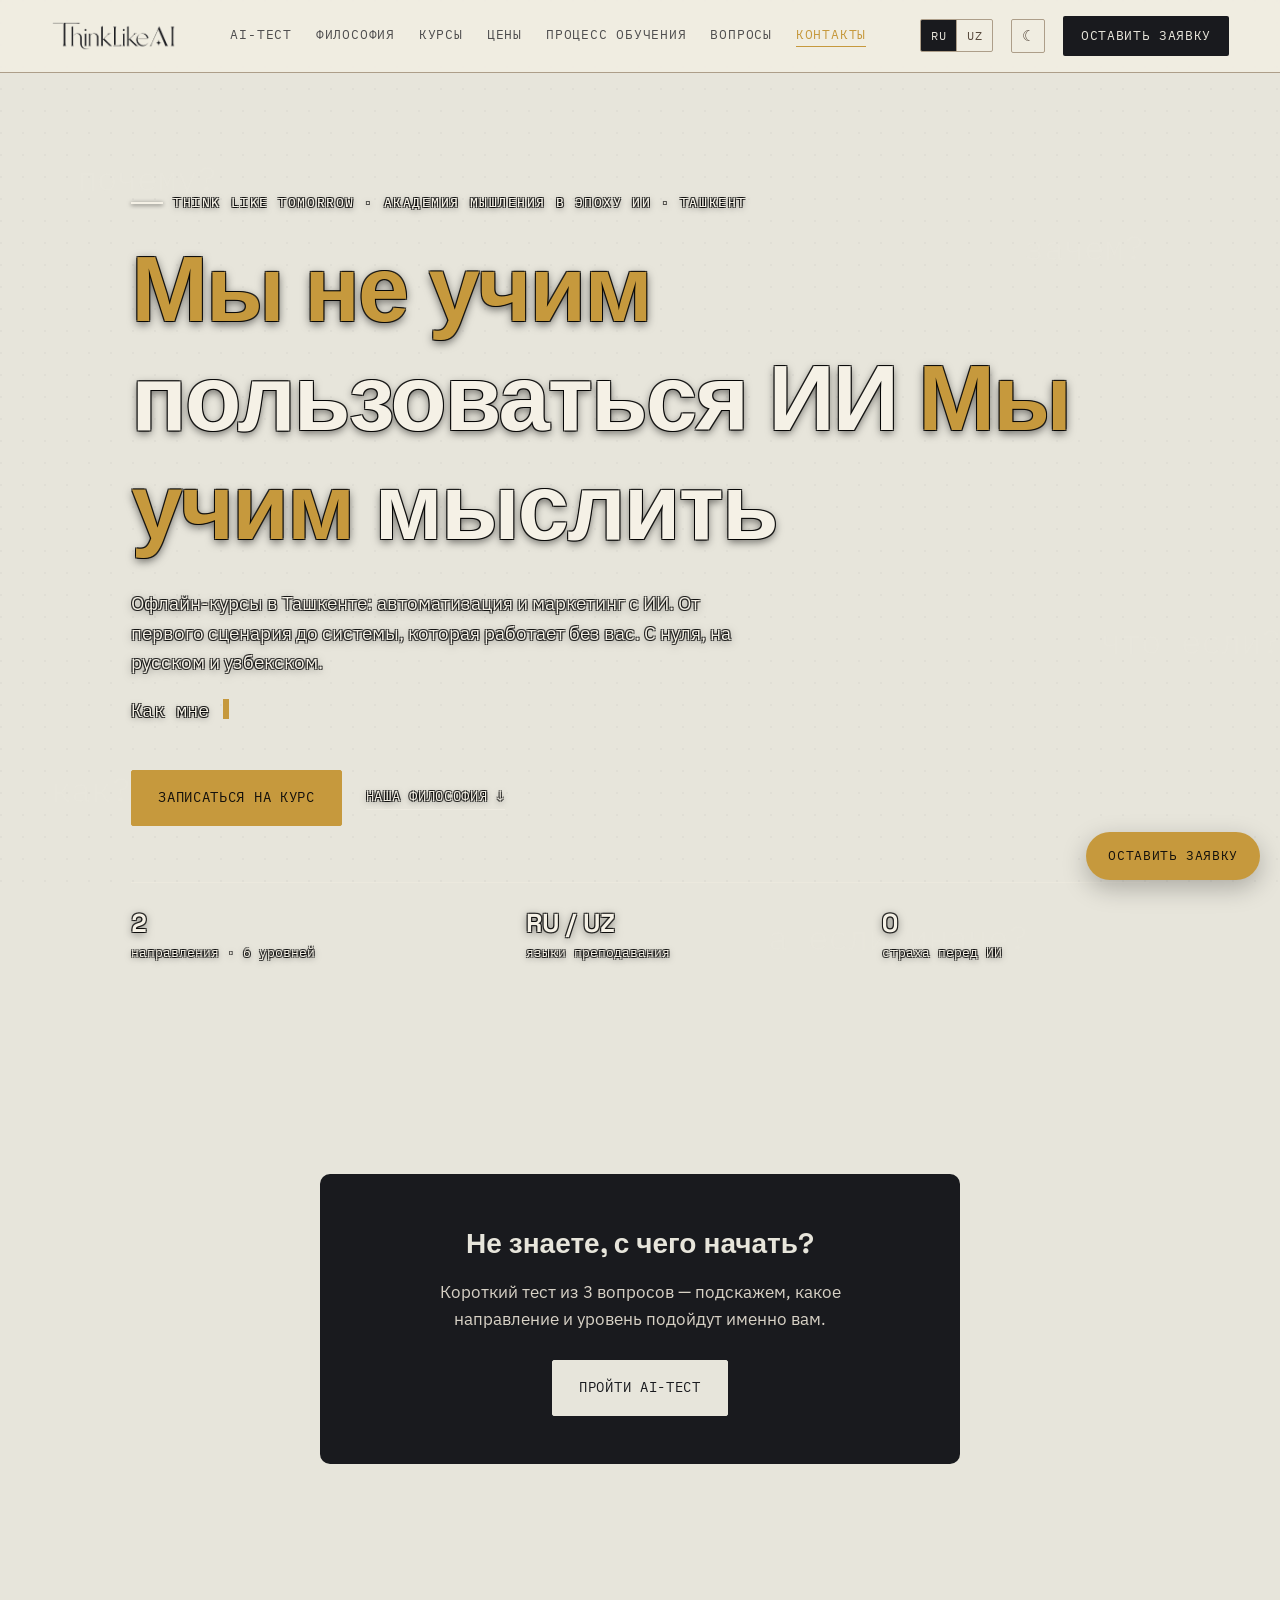
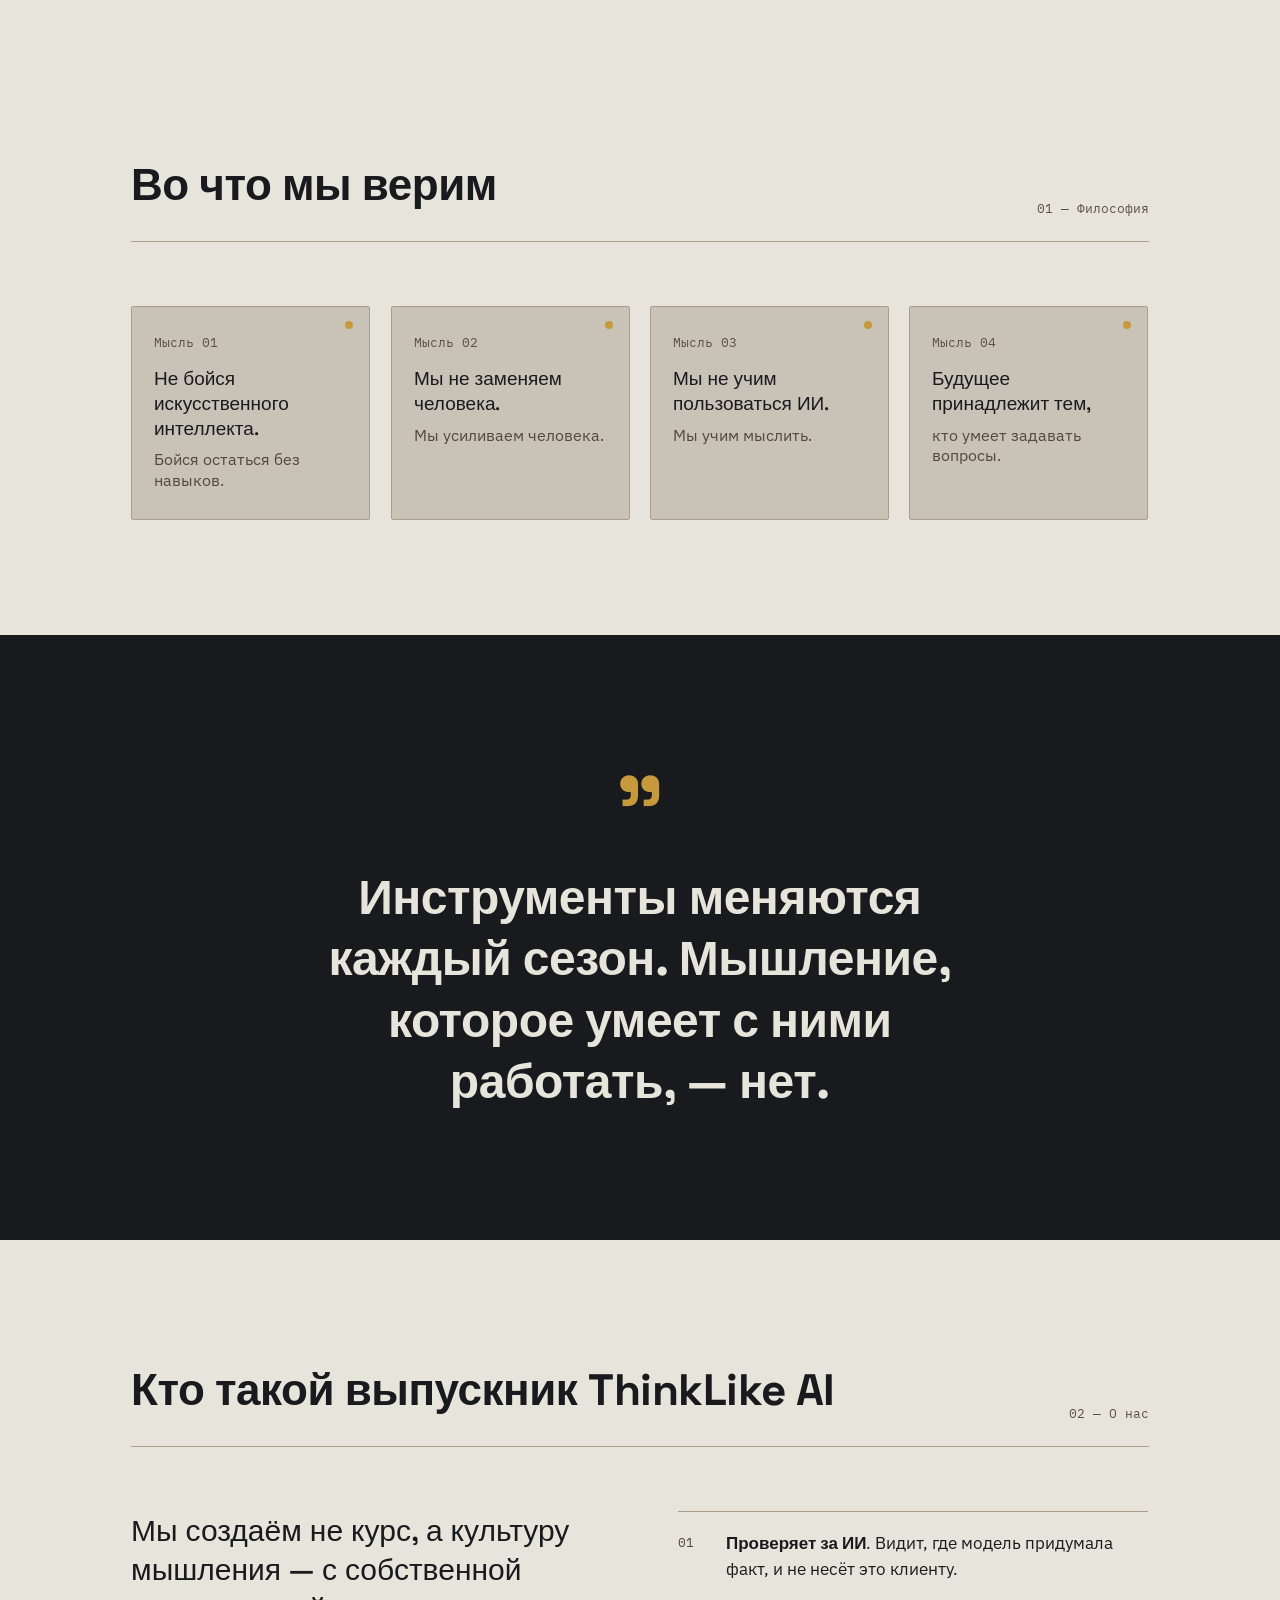
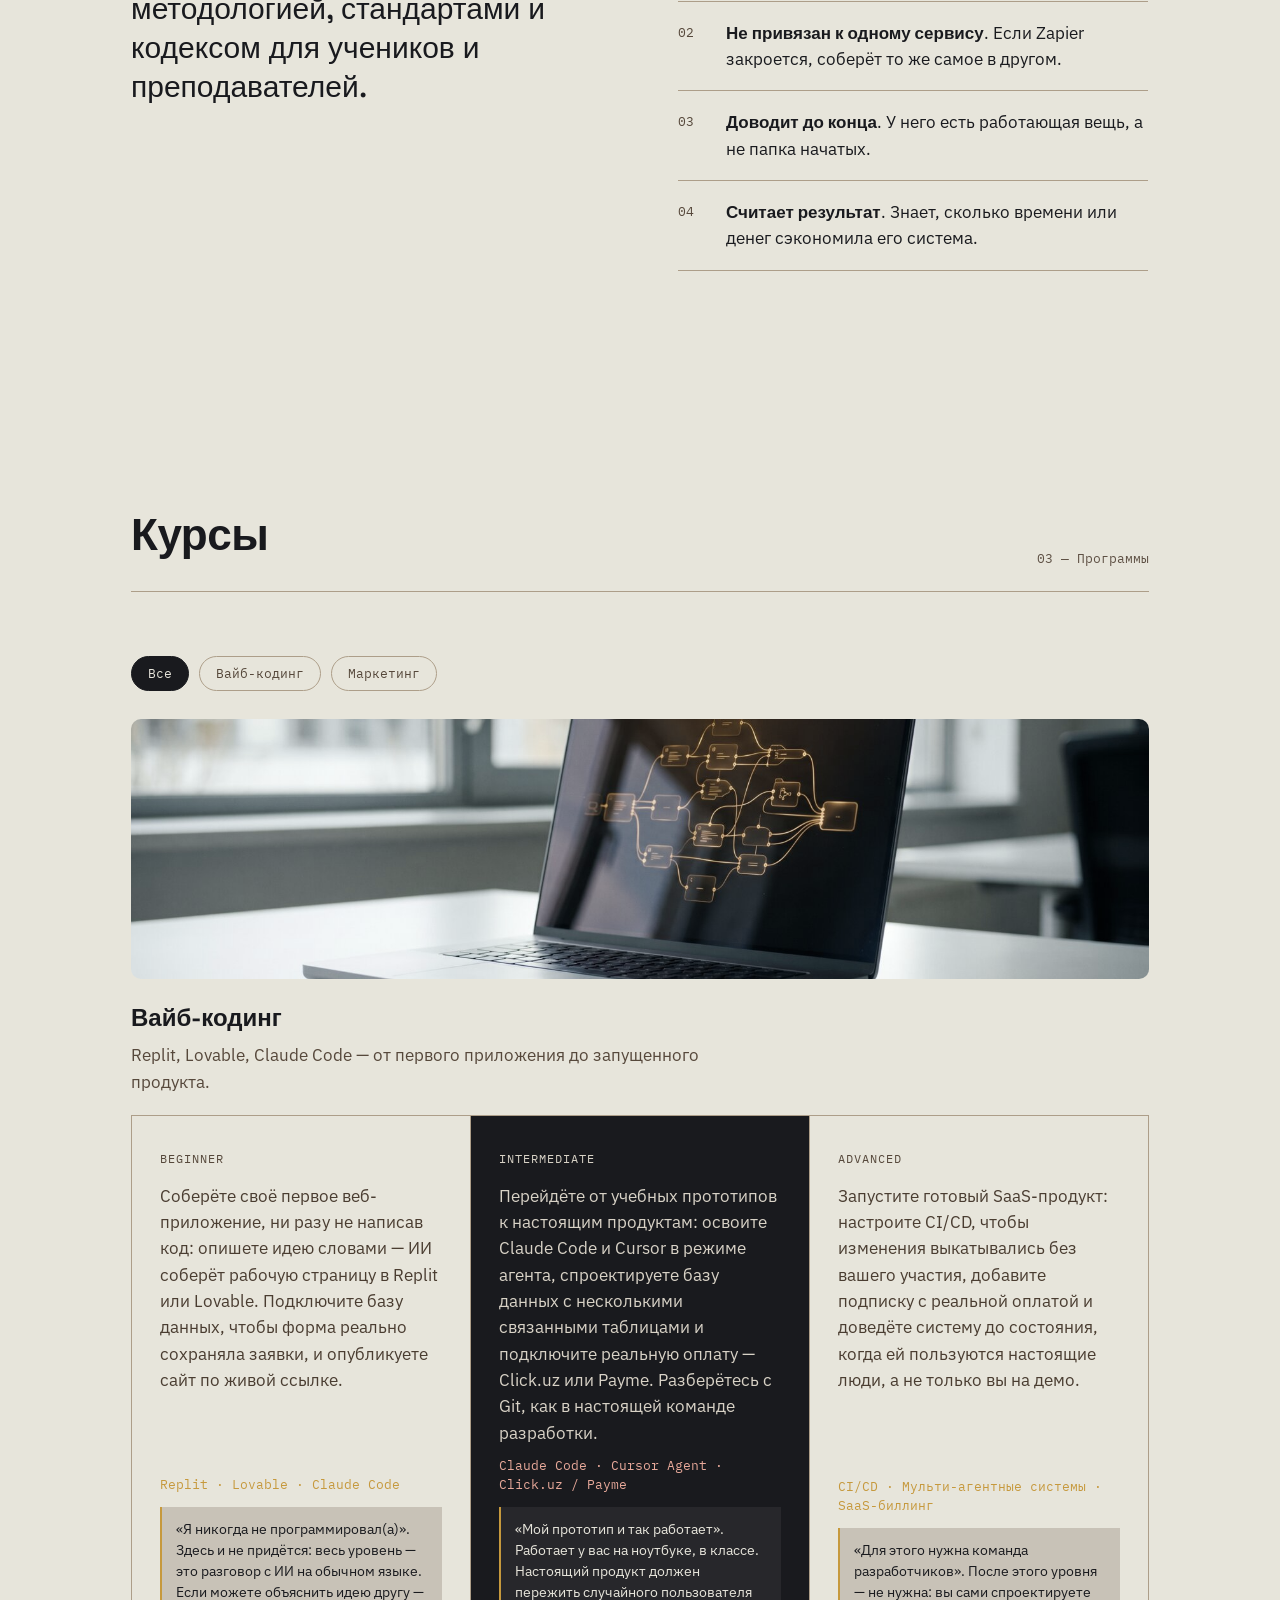
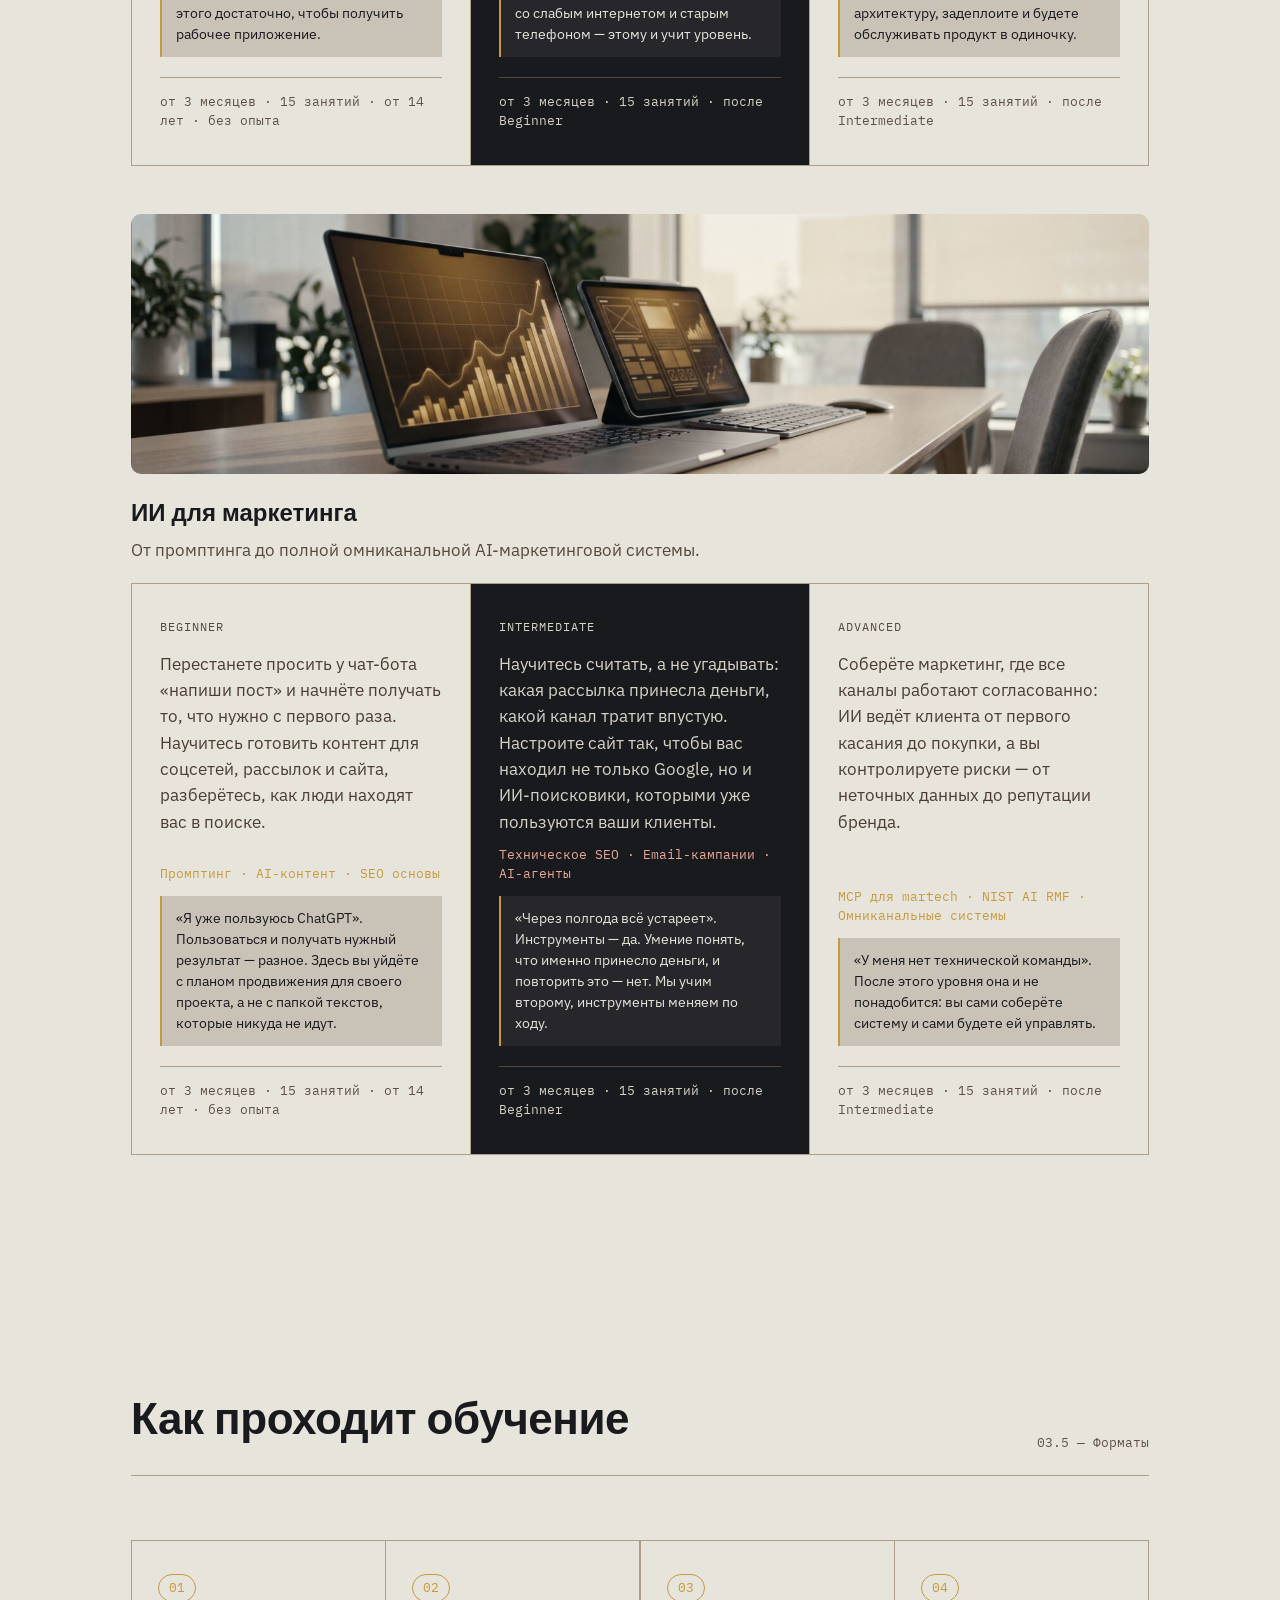
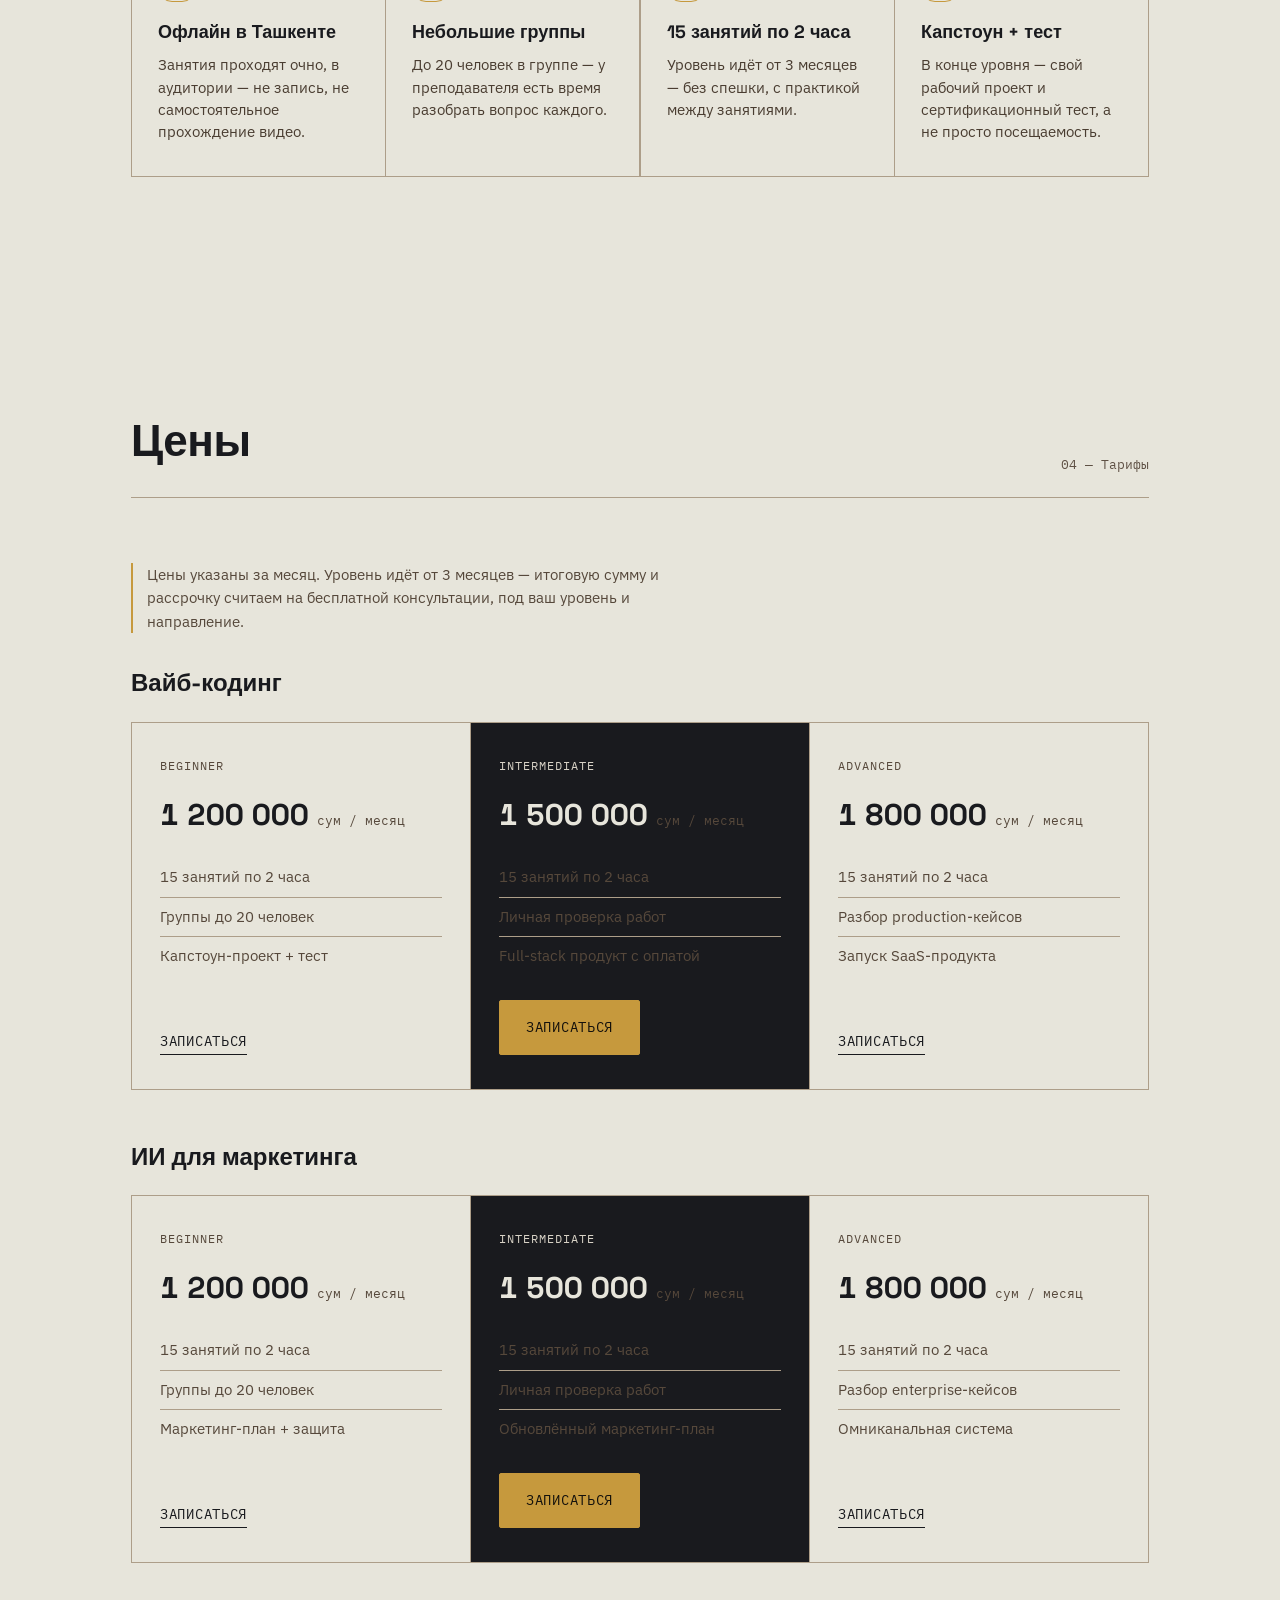
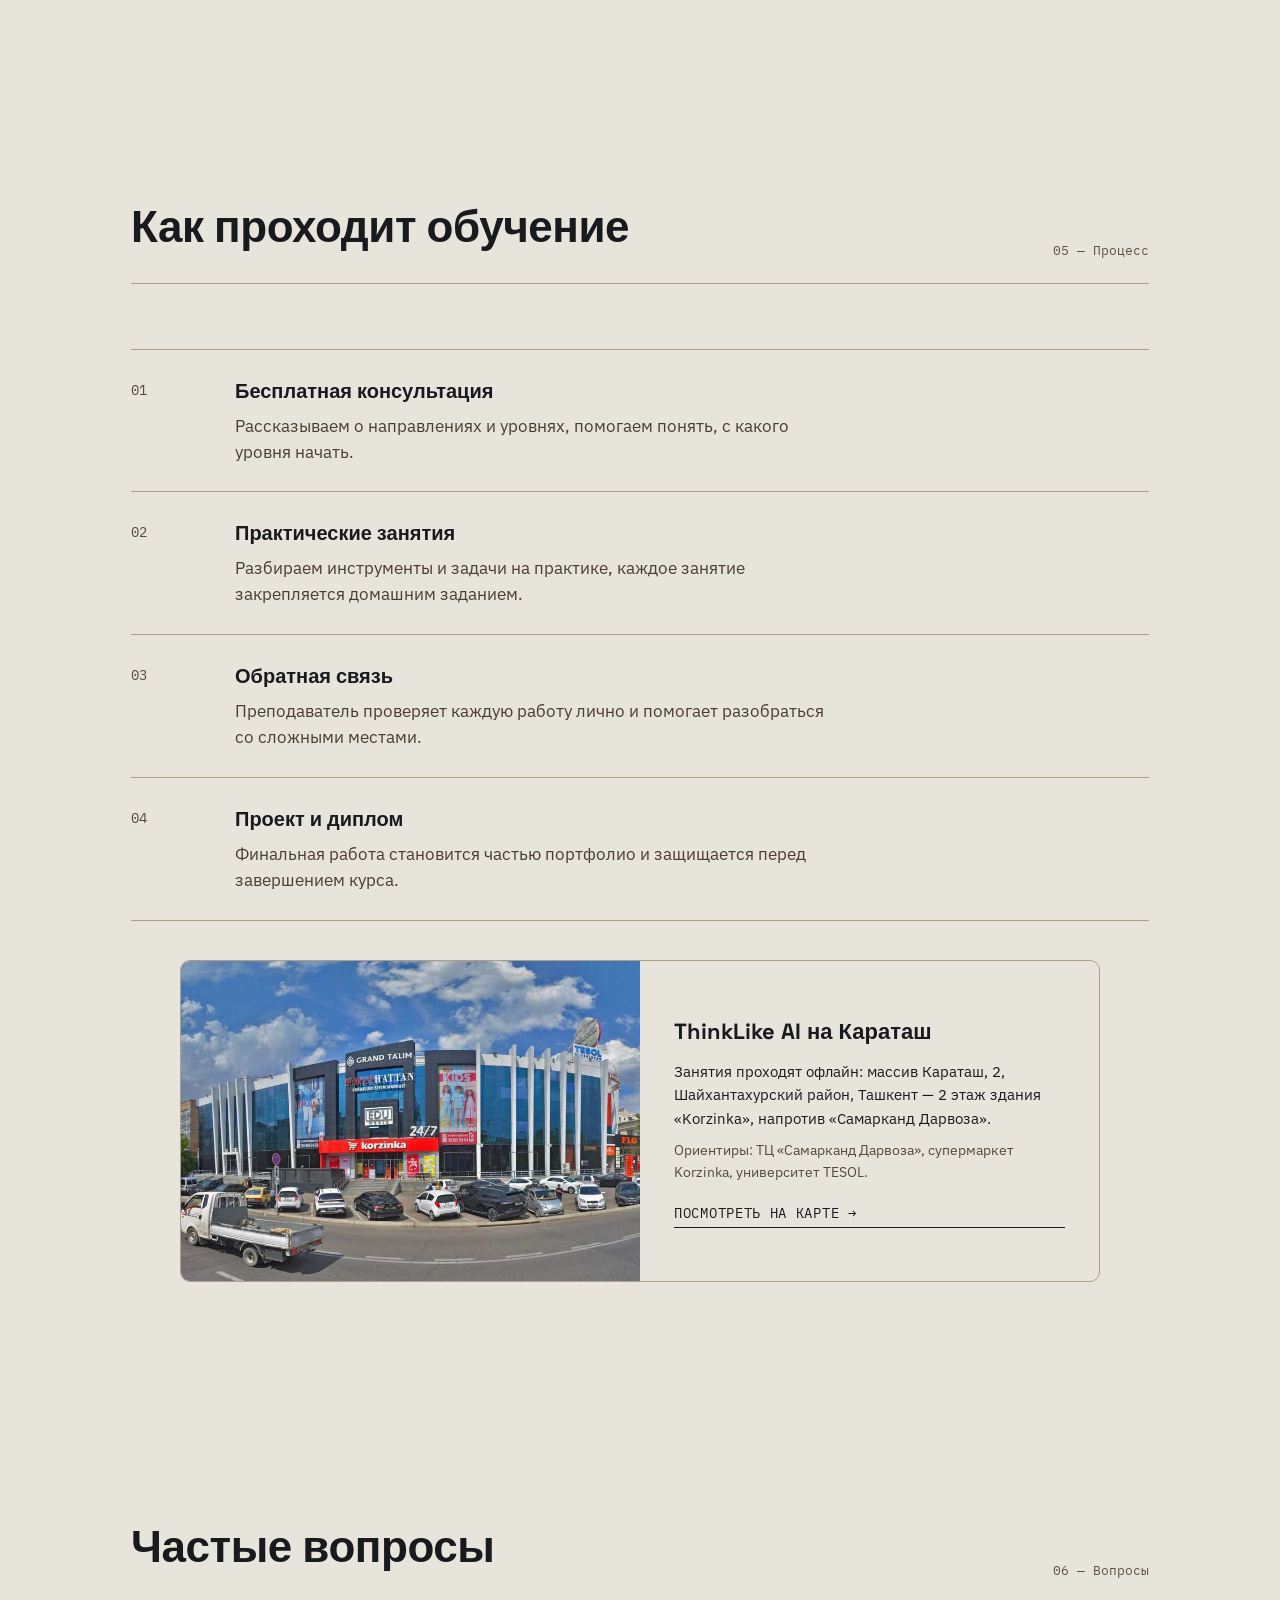
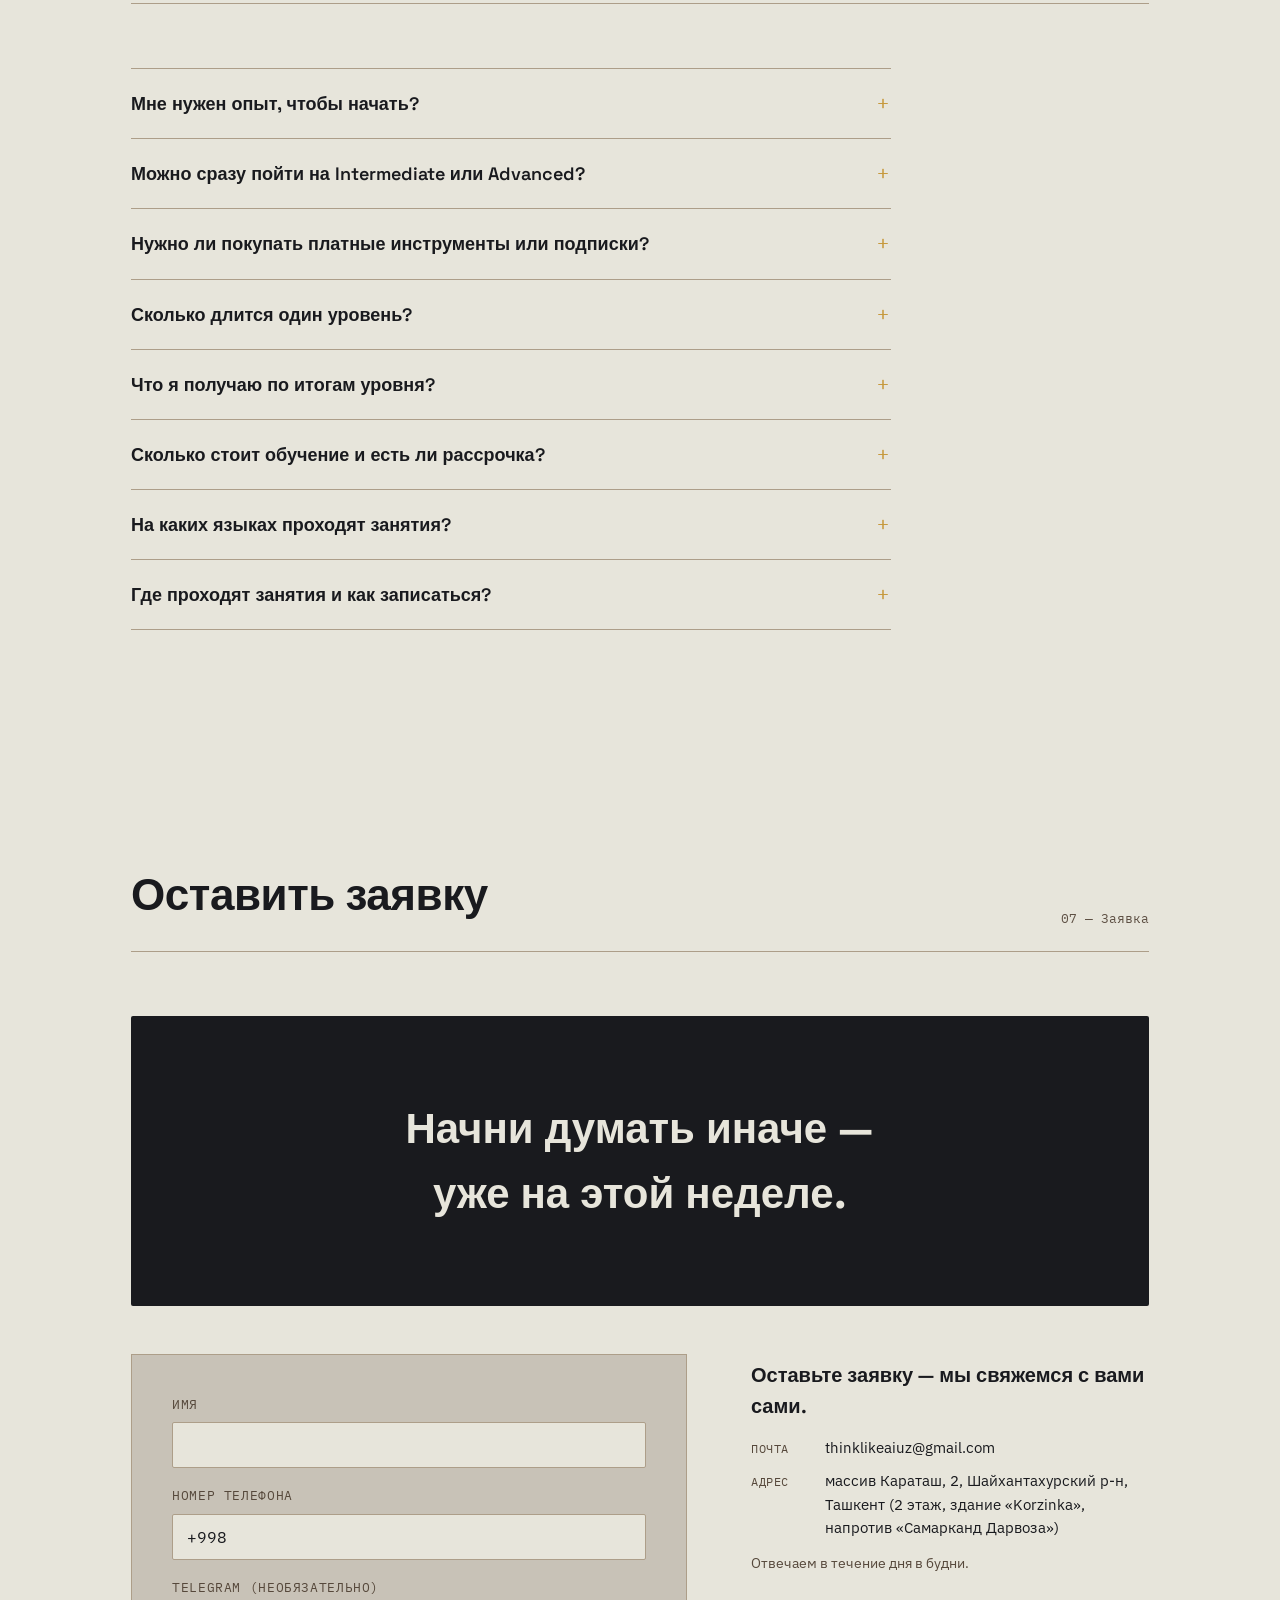
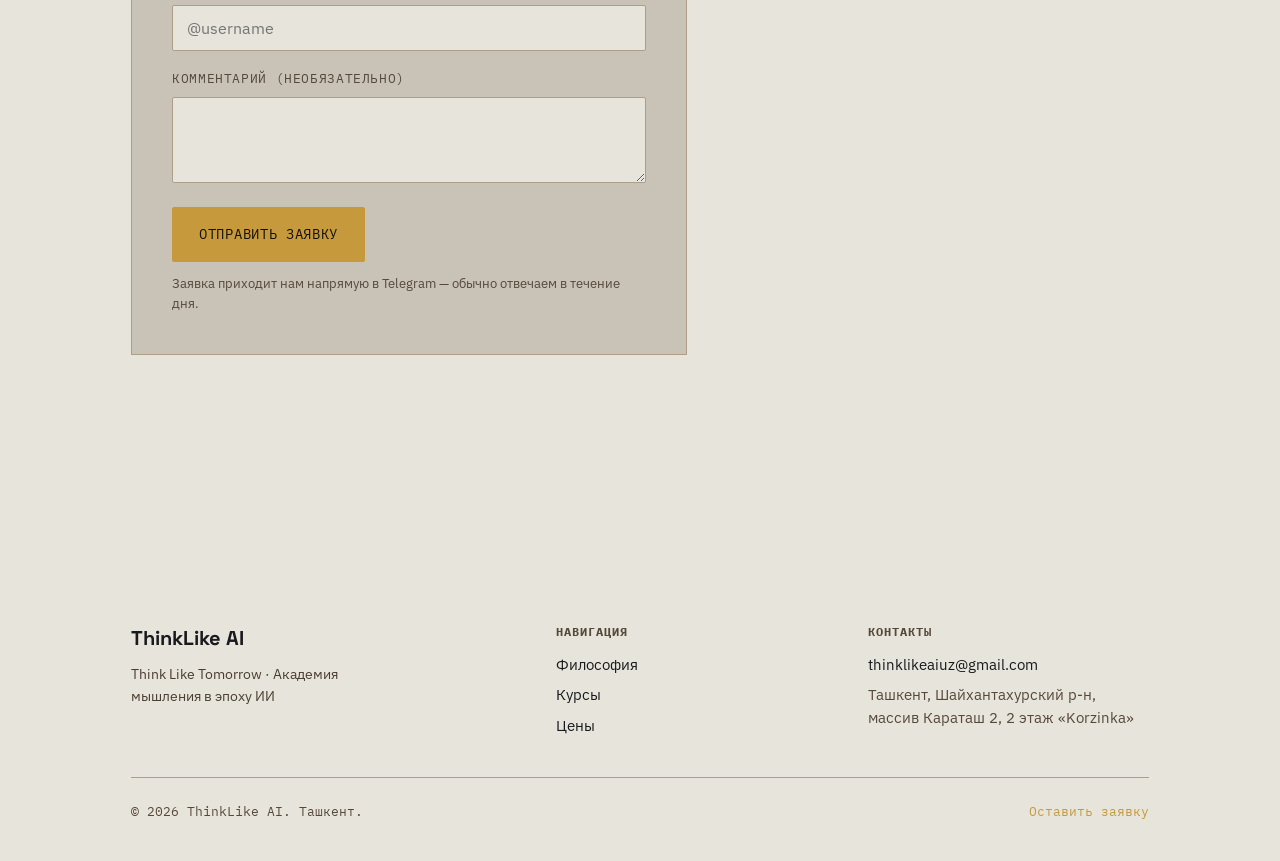
==== index.html @ 83c3c5bb "fix favicon link paths" ====
<!DOCTYPE html>
<html lang="ru">
<head>
<meta charset="UTF-8">
<meta name="viewport" content="width=device-width, initial-scale=1, maximum-scale=1">
<script>
/* тема ставится до отрисовки CSS, чтобы страница не мигала не той темой.
   Если пользователь явно переключал тему — используем его выбор (localStorage).
   Если нет — подхватываем тему браузера/системы (prefers-color-scheme). */
(function () {
  try {
    /* старый ключ 'thinklike-theme' раньше сохранялся при КАЖДОЙ загрузке
       страницы (даже без клика), поэтому он не годится как признак
       "пользователь выбрал тему сам" — у всех, кто уже открывал сайт,
       он был бы записан. Ручной выбор теперь живёт в отдельном ключе. */
    localStorage.removeItem('thinklike-theme');
    var saved = localStorage.getItem('thinklike-theme-manual');
    var isDark = saved ? saved === 'dark' : window.matchMedia('(prefers-color-scheme: dark)').matches;
    if (isDark) document.documentElement.setAttribute('data-theme', 'dark');
  } catch (e) { /* ignore */ }
})();
</script>
<title>ThinkLike AI — Think Like Tomorrow</title>
<meta name="description" content="ThinkLike AI — Think Like Tomorrow. Образовательный проект в Ташкенте, который учит не пользоваться нейросетями, а мыслить вместе с ними. ИИ для автоматизации и ИИ для маркетинга — от новичка до продвинутого уровня.">

<meta property="og:title" content="ThinkLike AI — Think Like Tomorrow">
<meta property="og:description" content="Мы не учим пользоваться ИИ. Мы учим мыслить.">
<meta property="og:type" content="website">

<link rel="preconnect" href="https://fonts.googleapis.com">
<link rel="preconnect" href="https://fonts.gstatic.com" crossorigin>
<link href="https://fonts.googleapis.com/css2?family=Space+Grotesk:wght@500;700&family=IBM+Plex+Sans:wght@400;500;600&family=IBM+Plex+Mono:wght@400;500&display=swap" rel="stylesheet">

<link rel="icon" href="favicon.ico" sizes="any">
<link rel="icon" type="image/png" sizes="16x16" href="favicon-16x16.png">
<link rel="icon" type="image/png" sizes="32x32" href="favicon-32x32.png">
<link rel="icon" type="image/png" sizes="48x48" href="favicon-48x48.png">
<link rel="apple-touch-icon" sizes="180x180" href="apple-touch-icon.png">
<link rel="manifest" href="site.webmanifest">

<link rel="stylesheet" href="style.css">
</head>
<body>

<div id="toast" class="toast" role="status" aria-live="polite">
  <span class="toast-icon">✓</span>
  <span class="toast-text" id="toastText">Заявка отправлена</span>
</div>

<nav class="nav">
  <div class="wrap">
    <a href="#" class="nav-mark" id="logoLink" aria-label="ThinkLike AI — наверх страницы"><img src="logo-wordmark.png" alt="ThinkLike AI" class="nav-logo"></a>
    <div class="nav-links" id="navLinks">
      <a href="#ai-test" data-i18n="nav.test">AI-тест</a>
      <a href="#philosophy" data-i18n="nav.philosophy">Философия</a>
      <a href="#programs" data-i18n="nav.programs">Курсы</a>
      <a href="#pricing" data-i18n="nav.pricing">Цены</a>
      <a href="#process" data-i18n="nav.process">Как проходит</a>
      <a href="#faq" data-i18n="nav.faq">Вопросы</a>
      <a href="#apply" data-i18n="nav.contact">Контакты</a>
    </div>
    <div class="nav-right">
      <div class="lang-switch" role="group" aria-label="Language">
        <button data-lang="ru" class="lang-btn is-active">RU</button>
        <button data-lang="uz" class="lang-btn">UZ</button>
      </div>
      <button id="themeToggle" class="theme-toggle" type="button" aria-pressed="false">
        <span class="theme-toggle-icon" aria-hidden="true">☾</span>
      </button>
      <a class="nav-cta" href="#apply" data-i18n="nav.cta">Оставить заявку</a>
      <button class="nav-toggle" id="navToggle" aria-label="Menu" aria-expanded="false">
        <span></span><span></span><span></span>
      </button>
    </div>
  </div>
</nav>

<a href="#apply" class="float-cta" data-i18n="nav.cta">Оставить заявку</a>

<header class="hero">
  <div class="hero-bg" aria-hidden="true">
    <video class="hero-video" autoplay muted loop playsinline preload="auto">
      <source src="hero-bg.mp4" type="video/mp4">
    </video>
    <div class="hero-scrim"></div>
    <span class="hero-word" style="top:8%; left:6%;" data-i18n="hero.word1">почему?</span>
    <span class="hero-word" style="top:70%; left:4%;" data-i18n="hero.word2">как?</span>
    <span class="hero-word" style="top:15%; left:80%;" data-i18n="hero.word3">зачем?</span>
    <span class="hero-word" style="top:55%; left:86%;" data-i18n="hero.word4">что если?</span>
    <span class="hero-word" style="top:85%; left:60%;" data-i18n="hero.word5">а если иначе?</span>
  </div>
  <div class="wrap">
    <p class="eyebrow" data-i18n="hero.eyebrow">Think Like Tomorrow · Академия мышления в эпоху ИИ · Ташкент</p>
    <h1 data-i18n-html="hero.title"><span class="plate">Мы не учим</span> <mark>пользоваться ИИ</mark> <span class="plate">Мы учим</span> <mark>мыслить</mark></h1>
    <p class="hero-sub" data-i18n="hero.sub">Офлайн-курсы в Ташкенте: автоматизация и маркетинг с ИИ. От первого сценария до системы, которая работает без вас. С нуля, на русском и узбекском.</p>

    <div class="hero-row">
      <a class="btn-primary" href="#apply" data-i18n="hero.ctaPrimary">Записаться на курс</a>
      <a class="btn-ghost" href="#philosophy" data-i18n="hero.ctaGhost">Наша философия ↓</a>
    </div>

    <div class="hero-meta">
      <div><b>2</b><span data-i18n="hero.meta1">направления · 6 уровней</span></div>
      <div><b>RU / UZ</b><span data-i18n="hero.meta2">языки преподавания</span></div>
      <div><b>0</b><span data-i18n="hero.meta3">страха перед ИИ</span></div>
    </div>
  </div>
</header>

<section id="ai-test">
  <div class="wrap">
    <div class="quiz-card reveal">
      <div id="quizIntro">
        <h2 data-i18n="quiz.h2">Не знаете, с чего начать?</h2>
        <p data-i18n="quiz.p">Короткий тест из 3 вопросов — подскажем, какое направление и уровень подойдут именно вам.</p>
        <button class="btn-primary" id="quizStart" data-i18n="quiz.start">Пройти AI-тест</button>
      </div>
      <div id="quizBody" hidden>
        <div class="quiz-progress"><span id="quizStep">1</span>/3</div>
        <h3 id="quizQText"></h3>
        <div class="quiz-options" id="quizOptions"></div>
      </div>
      <div id="quizResult" hidden>
        <span class="quiz-tag" id="quizResultTag"></span>
        <h3 id="quizResultTitle"></h3>
        <p id="quizResultDesc"></p>
        <div class="quiz-result-row">
          <a class="btn-primary" id="quizResultCta" href="#pricing" data-i18n="quiz.cta">Смотреть в ценах</a>
          <button class="btn-ghost" id="quizRestart" data-i18n="quiz.restart">Пройти заново</button>
        </div>
      </div>
    </div>
  </div>
</section>

<section id="philosophy">
  <div class="wrap">
    <div class="section-head">
      <h2 data-i18n="phil.h2">Во что мы верим</h2>
      <span class="section-num" data-i18n="phil.num">01 — Философия</span>
    </div>

    <div class="cards">
      <div class="card reveal"><span class="pin"></span><span class="num" data-i18n="phil.n1">Мысль 01</span>
        <p data-i18n="phil.t1a">Не бойся искусственного интеллекта.</p>
        <p class="no" data-i18n="phil.t1b">Бойся остаться без навыков.</p>
      </div>
      <div class="card reveal"><span class="pin"></span><span class="num" data-i18n="phil.n2">Мысль 02</span>
        <p data-i18n="phil.t2a">Мы не заменяем человека.</p>
        <p class="no" data-i18n="phil.t2b">Мы усиливаем человека.</p>
      </div>
      <div class="card reveal"><span class="pin"></span><span class="num" data-i18n="phil.n3">Мысль 03</span>
        <p data-i18n="phil.t3a">Мы не учим пользоваться ИИ.</p>
        <p class="no" data-i18n="phil.t3b">Мы учим мыслить.</p>
      </div>
      <div class="card reveal"><span class="pin"></span><span class="num" data-i18n="phil.n4">Мысль 04</span>
        <p data-i18n="phil.t4a">Будущее принадлежит тем,</p>
        <p class="no" data-i18n="phil.t4b">кто умеет задавать вопросы.</p>
      </div>
    </div>
  </div>
</section>

<section id="manifesto">
  <div class="wrap">
    <span class="quote-mark" aria-hidden="true">"</span>
    <blockquote class="reveal" data-i18n="manifesto.text">Инструменты меняются каждый сезон. Мышление, которое умеет с ними работать, — нет.</blockquote>
  </div>
</section>

<section id="about">
  <div class="wrap">
    <div class="section-head">
      <h2 data-i18n="about.h2">Кто такой выпускник ThinkLike AI</h2>
      <span class="section-num" data-i18n="about.num">02 — О нас</span>
    </div>

    <div class="split">
      <p class="lead reveal" data-i18n="about.lead">Мы создаём не курс, а культуру мышления — с собственной методологией, стандартами и кодексом для учеников и преподавателей.</p>

      <ul class="list-plain reveal">
        <li><span class="k">01</span><div><strong data-i18n="about.b1">Проверяет за ИИ</strong><span data-i18n="about.d1">. Видит, где модель придумала факт, и не несёт это клиенту.</span></div></li>
        <li><span class="k">02</span><div><strong data-i18n="about.b2">Не привязан к одному сервису</strong><span data-i18n="about.d2">. Если Zapier закроется, соберёт то же самое в другом.</span></div></li>
        <li><span class="k">03</span><div><strong data-i18n="about.b3">Доводит до конца</strong><span data-i18n="about.d3">. У него есть работающая вещь, а не папка начатых.</span></div></li>
        <li><span class="k">04</span><div><strong data-i18n="about.b4">Считает результат</strong><span data-i18n="about.d4">. Знает, сколько времени или денег сэкономила его система.</span></div></li>
      </ul>
    </div>
  </div>
</section>

<section id="programs">
  <div class="wrap">
    <div class="section-head">
      <h2 data-i18n="prog.h2">Курсы</h2>
      <span class="section-num" data-i18n="prog.num">03 — Программы</span>
    </div>

    <div class="filter-tabs" role="group" aria-label="Course filter">
      <button class="filter-tab is-active" data-filter="all" data-i18n="prog.filterAll">Все</button>
      <button class="filter-tab" data-filter="automation" data-i18n="prog.filterAuto">Вайб-кодинг</button>
      <button class="filter-tab" data-filter="marketing" data-i18n="prog.filterMkt">Маркетинг</button>
    </div>

    <div class="direction reveal" data-track="automation">
      <div class="direction-head">
        <img class="direction-photo" src="direction-automation.jpg" alt="Ноутбук со светящейся золотой схемой AI-агента, который пишет код, на тёмном экране">
        <h3 data-i18n="prog.dir1Name">Вайб-кодинг</h3>
        <p data-i18n="prog.dir1Desc">Replit, Lovable, Claude Code — от первого приложения до запущенного продукта.</p>
      </div>
      <div class="levels">
        <div class="level">
          <span class="tag">Beginner</span>
          <p data-i18n="prog.a1Desc">Соберёте своё первое веб-приложение, ни разу не написав код: опишете идею словами — ИИ соберёт рабочую страницу в Replit или Lovable. Подключите базу данных, чтобы форма реально сохраняла заявки, и опубликуете сайт по живой ссылке.</p>
          <div class="tools" data-i18n="prog.a1Tools">Replit · Lovable · Claude Code</div>
          <p class="objection" data-i18n="prog.a1Obj">«Я никогда не программировал(а)». Здесь и не придётся: весь уровень — это разговор с ИИ на обычном языке. Если можете объяснить идею другу — этого достаточно, чтобы получить рабочее приложение.</p>
          <div class="who" data-i18n="prog.a1Who">от 3 месяцев · 15 занятий · от 14 лет · без опыта</div>
        </div>
        <div class="level is-core">
          <span class="tag">Intermediate</span>
          <p data-i18n="prog.a2Desc">Перейдёте от учебных прототипов к настоящим продуктам: освоите Claude Code и Cursor в режиме агента, спроектируете базу данных с несколькими связанными таблицами и подключите реальную оплату — Click.uz или Payme. Разберётесь с Git, как в настоящей команде разработки.</p>
          <div class="tools" data-i18n="prog.a2Tools">Claude Code · Cursor Agent · Click.uz / Payme</div>
          <p class="objection" data-i18n="prog.a2Obj">«Мой прототип и так работает». Работает у вас на ноутбуке, в классе. Настоящий продукт должен пережить случайного пользователя со слабым интернетом и старым телефоном — этому и учит уровень.</p>
          <div class="who" data-i18n="prog.a2Who">от 3 месяцев · 15 занятий · после Beginner</div>
        </div>
        <div class="level">
          <span class="tag">Advanced</span>
          <p data-i18n="prog.a3Desc">Запустите готовый SaaS-продукт: настроите CI/CD, чтобы изменения выкатывались без вашего участия, добавите подписку с реальной оплатой и доведёте систему до состояния, когда ей пользуются настоящие люди, а не только вы на демо.</p>
          <div class="tools" data-i18n="prog.a3Tools">CI/CD · Мульти-агентные системы · SaaS-биллинг</div>
          <p class="objection" data-i18n="prog.a3Obj">«Для этого нужна команда разработчиков». После этого уровня — не нужна: вы сами спроектируете архитектуру, задеплоите и будете обслуживать продукт в одиночку.</p>
          <div class="who" data-i18n="prog.a3Who">от 3 месяцев · 15 занятий · после Intermediate</div>
        </div>
      </div>
    </div>

    <div class="direction reveal" data-track="marketing">
      <div class="direction-head">
        <img class="direction-photo" src="direction-marketing.jpg" alt="Ноутбук и планшет со светящимися золотыми графиками роста и макетами контента">
        <h3 data-i18n="prog.dir2Name">ИИ для маркетинга</h3>
        <p data-i18n="prog.dir2Desc">От промптинга до полной омниканальной AI-маркетинговой системы.</p>
      </div>
      <div class="levels">
        <div class="level">
          <span class="tag">Beginner</span>
          <p data-i18n="prog.m1Desc">Перестанете просить у чат-бота «напиши пост» и начнёте получать то, что нужно с первого раза. Научитесь готовить контент для соцсетей, рассылок и сайта, разберётесь, как люди находят вас в поиске.</p>
          <div class="tools" data-i18n="prog.m1Tools">Промптинг · AI-контент · SEO основы</div>
          <p class="objection" data-i18n="prog.m1Obj">«Я уже пользуюсь ChatGPT». Пользоваться и получать нужный результат — разное. Здесь вы уйдёте с планом продвижения для своего проекта, а не с папкой текстов, которые никуда не идут.</p>
          <div class="who" data-i18n="prog.m1Who">от 3 месяцев · 15 занятий · от 14 лет · без опыта</div>
        </div>
        <div class="level is-core">
          <span class="tag">Intermediate</span>
          <p data-i18n="prog.m2Desc">Научитесь считать, а не угадывать: какая рассылка принесла деньги, какой канал тратит впустую. Настроите сайт так, чтобы вас находил не только Google, но и ИИ-поисковики, которыми уже пользуются ваши клиенты.</p>
          <div class="tools" data-i18n="prog.m2Tools">Техническое SEO · Email-кампании · AI-агенты</div>
          <p class="objection" data-i18n="prog.m2Obj">«Через полгода всё устареет». Инструменты — да. Умение понять, что именно принесло деньги, и повторить это — нет. Мы учим второму, инструменты меняем по ходу.</p>
          <div class="who" data-i18n="prog.m2Who">от 3 месяцев · 15 занятий · после Beginner</div>
        </div>
        <div class="level">
          <span class="tag">Advanced</span>
          <p data-i18n="prog.m3Desc">Соберёте маркетинг, где все каналы работают согласованно: ИИ ведёт клиента от первого касания до покупки, а вы контролируете риски — от неточных данных до репутации бренда.</p>
          <div class="tools" data-i18n="prog.m3Tools">MCP для martech · NIST AI RMF · Омниканальные системы</div>
          <p class="objection" data-i18n="prog.m3Obj">«У меня нет технической команды». После этого уровня она и не понадобится: вы сами соберёте систему и сами будете ей управлять.</p>
          <div class="who" data-i18n="prog.m3Who">от 3 месяцев · 15 занятий · после Intermediate</div>
        </div>
      </div>
    </div>
  </div>
</section>

<section id="formats">
  <div class="wrap">
    <div class="section-head">
      <h2 data-i18n="formats.h2">Как проходит обучение</h2>
      <span class="section-num" data-i18n="formats.num">03.5 — Форматы</span>
    </div>
    <div class="icon-grid">
      <div class="icon-card reveal">
        <span class="icon-mark">01</span>
        <h4 data-i18n="formats.f1h">Офлайн в Ташкенте</h4>
        <p data-i18n="formats.f1p">Занятия проходят очно, в аудитории — не запись, не самостоятельное прохождение видео.</p>
      </div>
      <div class="icon-card reveal">
        <span class="icon-mark">02</span>
        <h4 data-i18n="formats.f2h">Небольшие группы</h4>
        <p data-i18n="formats.f2p">До 20 человек в группе — у преподавателя есть время разобрать вопрос каждого.</p>
      </div>
      <div class="icon-card reveal">
        <span class="icon-mark">03</span>
        <h4 data-i18n="formats.f3h">15 занятий по 2 часа</h4>
        <p data-i18n="formats.f3p">Уровень идёт от 3 месяцев — без спешки, с практикой между занятиями.</p>
      </div>
      <div class="icon-card reveal">
        <span class="icon-mark">04</span>
        <h4 data-i18n="formats.f4h">Капстоун + тест</h4>
        <p data-i18n="formats.f4p">В конце уровня — свой рабочий проект и сертификационный тест, а не просто посещаемость.</p>
      </div>
    </div>
  </div>
</section>

<section id="pricing">
  <div class="wrap">
    <div class="section-head">
      <h2 data-i18n="price.h2">Цены</h2>
      <span class="section-num" data-i18n="price.num">04 — Тарифы</span>
    </div>

    <p class="price-note reveal" data-i18n="price.note">Цены указаны за месяц. Уровень идёт от 3 месяцев — итоговую сумму и рассрочку считаем на бесплатной консультации, под ваш уровень и направление.</p>

    <div class="direction reveal">
      <div class="direction-head"><h3 data-i18n="prog.dir1Name">Вайб-кодинг</h3></div>
      <div class="levels price-grid">
        <div class="level">
          <span class="tag">Beginner</span>
          <div class="price"><span class="price-num">1 200 000</span><span class="price-cur" data-i18n="price.currency">сум / месяц</span></div>
          <ul class="price-list">
            <li data-i18n="price.a1_1">15 занятий по 2 часа</li>
            <li data-i18n="price.a1_2">Группы до 20 человек</li>
            <li data-i18n="price.a1_3">Капстоун-проект + тест</li>
          </ul>
          <a class="btn-ghost" href="#apply" data-program="VibeCoding-Beginner" data-i18n="price.cta">Записаться</a>
        </div>
        <div class="level is-core">
          <span class="tag">Intermediate</span>
          <div class="price"><span class="price-num">1 500 000</span><span class="price-cur" data-i18n="price.currency">сум / месяц</span></div>
          <ul class="price-list">
            <li data-i18n="price.a2_1">15 занятий по 2 часа</li>
            <li data-i18n="price.a2_2">Личная проверка работ</li>
            <li data-i18n="price.a2_3">Full-stack продукт с оплатой</li>
          </ul>
          <a class="btn-primary" href="#apply" data-program="VibeCoding-Intermediate" data-i18n="price.cta">Записаться</a>
        </div>
        <div class="level">
          <span class="tag">Advanced</span>
          <div class="price"><span class="price-num">1 800 000</span><span class="price-cur" data-i18n="price.currency">сум / месяц</span></div>
          <ul class="price-list">
            <li data-i18n="price.a3_1">15 занятий по 2 часа</li>
            <li data-i18n="price.a3_2">Разбор production-кейсов</li>
            <li data-i18n="price.a3_3">Запуск SaaS-продукта</li>
          </ul>
          <a class="btn-ghost" href="#apply" data-program="VibeCoding-Advanced" data-i18n="price.cta">Записаться</a>
        </div>
      </div>
    </div>

    <div class="direction reveal">
      <div class="direction-head"><h3 data-i18n="prog.dir2Name">ИИ для маркетинга</h3></div>
      <div class="levels price-grid">
        <div class="level">
          <span class="tag">Beginner</span>
          <div class="price"><span class="price-num">1 200 000</span><span class="price-cur" data-i18n="price.currency">сум / месяц</span></div>
          <ul class="price-list">
            <li data-i18n="price.m1_1">15 занятий по 2 часа</li>
            <li data-i18n="price.m1_2">Группы до 20 человек</li>
            <li data-i18n="price.m1_3">Маркетинг-план + защита</li>
          </ul>
          <a class="btn-ghost" href="#apply" data-program="Marketing-Beginner" data-i18n="price.cta">Записаться</a>
        </div>
        <div class="level is-core">
          <span class="tag">Intermediate</span>
          <div class="price"><span class="price-num">1 500 000</span><span class="price-cur" data-i18n="price.currency">сум / месяц</span></div>
          <ul class="price-list">
            <li data-i18n="price.m2_1">15 занятий по 2 часа</li>
            <li data-i18n="price.m2_2">Личная проверка работ</li>
            <li data-i18n="price.m2_3">Обновлённый маркетинг-план</li>
          </ul>
          <a class="btn-primary" href="#apply" data-program="Marketing-Intermediate" data-i18n="price.cta">Записаться</a>
        </div>
        <div class="level">
          <span class="tag">Advanced</span>
          <div class="price"><span class="price-num">1 800 000</span><span class="price-cur" data-i18n="price.currency">сум / месяц</span></div>
          <ul class="price-list">
            <li data-i18n="price.m3_1">15 занятий по 2 часа</li>
            <li data-i18n="price.m3_2">Разбор enterprise-кейсов</li>
            <li data-i18n="price.m3_3">Омниканальная система</li>
          </ul>
          <a class="btn-ghost" href="#apply" data-program="Marketing-Advanced" data-i18n="price.cta">Записаться</a>
        </div>
      </div>
    </div>
  </div>
</section>

<section id="process">
  <div class="wrap">
    <div class="section-head">
      <h2 data-i18n="proc.h2">Как проходит обучение</h2>
      <span class="section-num" data-i18n="proc.num">05 — Процесс</span>
    </div>

    <div class="steps">
      <div class="step reveal">
        <span class="n">01</span>
        <div><h4 data-i18n="proc.s1h">Бесплатная консультация</h4><p data-i18n="proc.s1p">Рассказываем о направлениях и уровнях, помогаем понять, с какого уровня начать.</p></div>
      </div>
      <div class="step reveal">
        <span class="n">02</span>
        <div><h4 data-i18n="proc.s2h">Практические занятия</h4><p data-i18n="proc.s2p">Разбираем инструменты и задачи на практике, каждое занятие закрепляется домашним заданием.</p></div>
      </div>
      <div class="step reveal">
        <span class="n">03</span>
        <div><h4 data-i18n="proc.s3h">Обратная связь</h4><p data-i18n="proc.s3p">Преподаватель проверяет каждую работу лично и помогает разобраться со сложными местами.</p></div>
      </div>
      <div class="step reveal">
        <span class="n">04</span>
        <div><h4 data-i18n="proc.s4h">Проект и диплом</h4><p data-i18n="proc.s4p">Финальная работа становится частью портфолио и защищается перед завершением курса.</p></div>
      </div>
    </div>

    <div class="location-card reveal">
      <div class="location-card-photo">
        <img src="location.jpg" alt="Здание Korzinka на массиве Караташ — вход в ThinkLike AI" loading="lazy">
      </div>
      <div class="location-card-body">
        <h3 data-i18n="proc.locTitle">ThinkLike AI на Караташ</h3>
        <p class="location-address" data-i18n="proc.location">Занятия проходят офлайн: массив Караташ, 2, Шайхантахурский район, Ташкент — 2 этаж здания «Korzinka», напротив «Самарканд Дарвоза».</p>
        <p class="location-landmarks" data-i18n="proc.landmarks">Ориентиры: ТЦ «Самарканд Дарвоза», супермаркет Korzinka, университет TESOL.</p>
        <a class="btn-ghost" href="https://www.google.com/maps?q=41.3162672,69.2329414" target="_blank" rel="noopener" data-i18n="proc.viewMap">Посмотреть на карте →</a>
      </div>
    </div>
  </div>
</section>

<section id="faq">
  <div class="wrap">
    <div class="section-head">
      <h2 data-i18n="faq.h2">Частые вопросы</h2>
      <span class="section-num" data-i18n="faq.num">06 — Вопросы</span>
    </div>

    <div class="faq-list">
      <details class="faq-item reveal">
        <summary data-i18n="faq.q1">Мне нужен опыт, чтобы начать?</summary>
        <p data-i18n="faq.a1">Нет. Уровень Beginner в обоих направлениях рассчитан на полных новичков — от 14 лет, без опыта. Если не уверены, какое направление и уровень подойдут, пройдите короткий AI-тест в начале страницы.</p>
      </details>
      <details class="faq-item reveal">
        <summary data-i18n="faq.q2">Можно сразу пойти на Intermediate или Advanced?</summary>
        <p data-i18n="faq.a2">Уровни идут подряд, потому что на Intermediate мы с первого занятия работаем на том, что собрано на Beginner. Если у вас уже есть опыт — скажите на консультации, посмотрим вашу работу и решим, откуда начать.</p>
      </details>
      <details class="faq-item reveal">
        <summary data-i18n="faq.q3">Нужно ли покупать платные инструменты или подписки?</summary>
        <p data-i18n="faq.a3">Нет. Все инструменты и платформы, которые используются в программе, доступны на бесплатных тарифах без привязки карты — от первого занятия до капстоун-проекта.</p>
      </details>
      <details class="faq-item reveal">
        <summary data-i18n="faq.q4">Сколько длится один уровень?</summary>
        <p data-i18n="faq.a4">От 3 месяцев: 15 занятий по 2 часа, в группах до 20 человек, с практикой между занятиями и капстоун-проектом в конце.</p>
      </details>
      <details class="faq-item reveal">
        <summary data-i18n="faq.q5">Что я получаю по итогам уровня?</summary>
        <p data-i18n="faq.a5">Рабочий проект, который вы соберёте и представите сами, плюс сертификационный тест — а не просто отметку о посещаемости.</p>
      </details>
      <details class="faq-item reveal">
        <summary data-i18n="faq.q6">Сколько стоит обучение и есть ли рассрочка?</summary>
        <p data-i18n="faq.a6">В разделе «Цены» указана стоимость месяца обучения. Уровень идёт от 3 месяцев, поэтому итоговую сумму считаем вместе на бесплатной консультации — там же обсуждаем рассрочку.</p>
      </details>
      <details class="faq-item reveal">
        <summary data-i18n="faq.q7">На каких языках проходят занятия?</summary>
        <p data-i18n="faq.a7">Русский и узбекский — можно выбрать язык прямо на сайте вверху страницы.</p>
      </details>
      <details class="faq-item reveal">
        <summary data-i18n="faq.q8">Где проходят занятия и как записаться?</summary>
        <p data-i18n="faq.a8">Офлайн в Ташкенте, на массиве Караташ, 2 этаж здания Korzinka. Запись начинается с бесплатной консультации — оставьте заявку в форме ниже, и мы свяжемся с вами.</p>
      </details>

    </div>
  </div>
</section>

<section id="apply">
  <div class="wrap">
    <div class="section-head">
      <h2 data-i18n="apply.h2">Оставить заявку</h2>
      <span class="section-num" data-i18n="apply.num">07 — Заявка</span>
    </div>

    <div class="cta reveal" id="contact">
      <h2 data-i18n="cta.h2">Начни думать иначе — уже на этой неделе.</h2>
    </div>

    <div class="apply-grid">
      <form id="applyForm" class="apply-form" novalidate>
        <label>
          <span data-i18n="apply.name">Имя</span>
          <input type="text" name="name" required autocomplete="name">
        </label>

        <label>
          <span data-i18n="apply.phone">Номер телефона</span>
          <input type="tel" name="phone" id="phoneInput" required inputmode="numeric"
                 pattern="\+998[0-9]{9}" maxlength="13"
                 autocomplete="tel" placeholder="+998 ·· ··· ·· ··" value="+998">
        </label>

        <label>
          <span data-i18n="apply.telegram">Telegram (необязательно)</span>
          <input type="text" name="telegram" autocomplete="off" placeholder="@username">
        </label>

        <label>
          <span data-i18n="apply.message">Комментарий (необязательно)</span>
          <textarea name="message" rows="3"></textarea>
        </label>

        <button type="submit" class="btn-primary" data-i18n="apply.submit">Отправить заявку</button>

        <p class="apply-hint" data-i18n="apply.hint">Заявка приходит нам напрямую в Telegram — обычно отвечаем в течение дня.</p>
      </form>

      <div class="apply-side reveal">
        <p class="lead" data-i18n="apply.sideLead">Оставьте заявку — мы свяжемся с вами сами.</p>

        <ul class="contact-list">
          <li>
            <span class="contact-k" data-i18n="contact.emailLabel">Почта</span>
            <a href="mailto:thinklikeaiuz@gmail.com">thinklikeaiuz@gmail.com</a>
          </li>
          <li>
            <span class="contact-k" data-i18n="contact.addressLabel">Адрес</span>
            <span data-i18n="contact.address">массив Караташ, 2, Шайхантахурский р-н, Ташкент (м. «Дружба народов»)</span>
          </li>
        </ul>

        <p class="apply-note" data-i18n="apply.note">Отвечаем в течение дня в будни.</p>
      </div>
    </div>
  </div>
</section>

<footer>
  <div class="wrap">
    <div class="foot-grid">
      <div class="foot-brand">
        <span class="foot-logo">ThinkLike AI</span>
        <p data-i18n="foot.tagline">Think Like Tomorrow · Академия мышления в эпоху ИИ</p>
      </div>
      <div class="foot-col">
        <h5 data-i18n="foot.navTitle">Навигация</h5>
        <a href="#philosophy" data-i18n="nav.philosophy">Философия</a>
        <a href="#programs" data-i18n="nav.programs">Курсы</a>
        <a href="#pricing" data-i18n="nav.pricing">Цены</a>
      </div>
      <div class="foot-col">
        <h5 data-i18n="foot.contactTitle">Контакты</h5>
        <a href="mailto:thinklikeaiuz@gmail.com">thinklikeaiuz@gmail.com</a>
        <span data-i18n="foot.address">Ташкент, Шайхантахурский р-н, массив Караташ 2, 2 этаж «Korzinka»</span>
      </div>
    </div>
    <div class="foot-row">
      <span>© <span id="year"></span> ThinkLike AI. <span data-i18n="foot.city">Ташкент.</span></span>
      <a class="foot-apply" href="#apply" data-i18n="foot.contact">Оставить заявку</a>
    </div>
  </div>
</footer>

<script src="script.js"></script>
</body>
</html>
---- style.css ----
/* ============================================================
   THINKLIKE AI — design tokens
   Official brand palette: Mulled Wine / Woodland / Antique Marble /
   Charcoal Smoke / Sandlight / Goat Milk
   ============================================================ */
:root{
  --paper:      #E7E5DB; /* Goat Milk */
  --paper-dim:  #C8C2B7; /* Antique Marble */
  --ink:        #191A1E; /* Charcoal Smoke */
  --ink-soft:   #56483B; /* Woodland */
  --line:       #AD9E89; /* Sandlight */
  --marker:     #C6993D; /* тёплое золото — как в тёмной теме, вместо Mulled Wine */
  --marker-ink: #14110C; /* тёмный текст поверх золота, для контраста */
  --signal:     #C6993D;
  --signal-2:   #9C7828; /* золото потемнее — hover-состояние */

  --display: 'Space Grotesk', 'Arial Narrow', sans-serif;
  --body:    'IBM Plex Sans', system-ui, sans-serif;
  --mono:    'IBM Plex Mono', 'Courier New', monospace;

  --core-muted:  #AD9E89;
  --core-muted2: #C8C2B7;
  --core-line:   #56483B;

  --max: 1120px;
  --pad: clamp(20px, 4vw, 64px);
}

*{ box-sizing:border-box; margin:0; padding:0; }

html{ scroll-behavior:smooth; }

body{
  background:var(--paper);
  color:var(--ink);
  font-family:var(--body);
  font-size:17px;
  line-height:1.55;
  -webkit-font-smoothing:antialiased;
}

@media (prefers-reduced-motion: reduce){
  html{ scroll-behavior:auto; }
  *{ animation-duration:0.01ms !important; transition-duration:0.01ms !important; }
}

a{ color:inherit; }
img{ max-width:100%; display:block; }

.wrap{
  max-width:var(--max);
  margin:0 auto;
  padding-left:var(--pad);
  padding-right:var(--pad);
}

/* subtle paper texture */
body::before{
  content:"";
  position:fixed; inset:0;
  pointer-events:none;
  z-index:0;
  background-image:
    radial-gradient(circle at 1px 1px, rgba(20,22,20,0.05) 1px, transparent 1px);
  background-size: 22px 22px;
  opacity:0.5;
}

/* ============================================================
   NAV
   ============================================================ */
.nav{
  position:sticky; top:0; z-index:50;
  background:rgba(241,238,226,0.86);
  backdrop-filter:blur(6px);
  border-bottom:1px solid var(--line);
}
.nav .wrap{
  display:flex; align-items:center; justify-content:space-between;
  height:72px;
  position:relative;
  max-width:1360px;
  gap:32px;
}
.nav-mark{
  font-family:var(--display);
  font-weight:700;
  font-size:20px;
  letter-spacing:-0.01em;
  display:flex; align-items:center; gap:8px;
  text-decoration:none;
  color:inherit;
  cursor:pointer;
}
.nav-logo{
  height:30px;
  width:auto;
  display:inline-block;
}
@media (max-width:480px){
  .nav-logo{ height:24px; }
}
.nav-links{
  display:flex; gap:24px;
  font-family:var(--mono);
  font-size:13px;
  text-transform:uppercase;
  letter-spacing:0.06em;
  margin-left:auto;
  margin-right:auto;
}
.nav-links a{ text-decoration:none; opacity:0.75; transition:opacity .15s; }
.nav-links a:hover{ opacity:1; }
.nav-cta{
  font-family:var(--mono);
  font-size:13px;
  text-transform:uppercase;
  letter-spacing:0.05em;
  background:var(--ink);
  color:var(--paper);
  padding:10px 18px;
  border-radius:2px;
  text-decoration:none;
  white-space:nowrap;
}
.nav-toggle{
  display:none;
  position:relative;
  width:40px;
  height:40px;
  background:none;
  border:none;
  cursor:pointer;
  padding:0;
  flex-shrink:0;
}
.nav-toggle span{
  position:absolute;
  left:7px;
  width:26px;
  height:2px;
  background:var(--ink);
  transition:transform .2s ease, opacity .2s ease;
}
.nav-toggle span:nth-child(1){ top:13px; }
.nav-toggle span:nth-child(2){ top:19px; }
.nav-toggle span:nth-child(3){ top:25px; }
.nav-toggle.is-open span:nth-child(1){ transform:translateY(6px) rotate(45deg); }
.nav-toggle.is-open span:nth-child(2){ opacity:0; }
.nav-toggle.is-open span:nth-child(3){ transform:translateY(-6px) rotate(-45deg); }

.float-cta{
  position:fixed;
  right:20px;
  bottom:20px;
  z-index:200;
  background:var(--signal);
  color:var(--marker-ink);
  font-family:var(--mono);
  font-size:13px;
  text-transform:uppercase;
  letter-spacing:0.05em;
  padding:14px 22px;
  border-radius:999px;
  text-decoration:none;
  box-shadow:0 8px 24px rgba(0,0,0,0.25);
  transition:transform .2s ease;
}
.float-cta:hover{ transform:translateY(-2px); }
@media (max-width:600px){ .float-cta{ right:14px; bottom:14px; padding:12px 18px; font-size:12px; } }

.nav-right{ display:flex; align-items:center; gap:18px; }

.lang-switch{
  display:flex;
  border:1px solid var(--line);
  border-radius:2px;
  overflow:hidden;
}
.lang-btn{
  font-family:var(--mono);
  font-size:12px;
  letter-spacing:0.04em;
  background:transparent;
  border:none;
  color:var(--ink-soft);
  padding:8px 10px;
  cursor:pointer;
  transition:background .15s, color .15s;
}
.lang-btn + .lang-btn{ border-left:1px solid var(--line); }
.lang-btn:hover{ color:var(--ink); }
.lang-btn.is-active{ background:var(--ink); color:var(--paper); }

@media (max-width:820px){
  .nav-toggle{ display:flex; }
  .nav-links{
    position:absolute;
    top:72px;
    left:0;
    right:0;
    flex-direction:column;
    gap:0;
    background:var(--paper);
    border-bottom:1px solid var(--line);
    max-height:0;
    overflow:hidden;
    opacity:0;
    transition:max-height .25s ease, opacity .2s ease;
  }
  .nav-links.is-open{ max-height:400px; opacity:1; }
  .nav-links a{
    padding:16px 24px;
    border-top:1px solid var(--line);
    opacity:1;
  }
  .nav-cta{ display:none; }
}
@media (max-width:560px){
  .float-cta{ display:none; }
}

/* ============================================================
   HERO
   ============================================================ */
.hero{
  position:relative;
  padding-top:clamp(64px,10vw,120px);
  padding-bottom:clamp(56px,8vw,96px);
  overflow:hidden;
}
.hero > .wrap{ position:relative; z-index:1; }

/* abstract ambient background — no photos, no fake people */
.hero-bg{
  position:absolute;
  inset:0;
  z-index:0;
  pointer-events:none;
}
.hero-video{
  position:absolute;
  inset:0;
  width:100%;
  height:100%;
  object-fit:cover;
  z-index:0;
}
.hero-scrim{
  position:absolute;
  inset:0;
  z-index:1;
  background:linear-gradient(180deg, var(--paper) 0%, rgba(231,229,219,0.88) 55%, var(--paper) 100%);
  opacity:0.9;
}
.hero-word{
  position:absolute;
  z-index:2;
  font-family:var(--mono);
  font-size:clamp(20px, 3vw, 34px);
  color:var(--ink-soft);
  opacity:0.14;
  white-space:nowrap;
  animation:heroWordFloat 9s ease-in-out infinite;
}
.hero-word:nth-child(2){ animation-delay:1.2s; animation-duration:11s; }
.hero-word:nth-child(3){ animation-delay:2.4s; animation-duration:8s; }
.hero-word:nth-child(4){ animation-delay:0.6s; animation-duration:10s; }
.hero-word:nth-child(5){ animation-delay:3s; animation-duration:12s; }
@keyframes heroWordFloat{
  0%,100%{ transform:translateY(0) rotate(-2deg); }
  50%{ transform:translateY(-14px) rotate(1deg); }
}
@media (prefers-reduced-motion: reduce){
  .hero-dots, .hero-word{ animation:none; }
}
@media (max-width:720px){
  .hero-word{ display:none; }
}

.eyebrow{
  font-family:var(--mono);
  font-size:13px;
  text-transform:uppercase;
  letter-spacing:0.12em;
  color:var(--ink-soft);
  display:flex; align-items:center; gap:10px;
  margin-bottom:22px;
}
.eyebrow::before{
  content:"";
  width:26px; height:1px;
  background:var(--ink-soft);
  display:inline-block;
}

.hero h1{
  font-family:var(--display);
  font-weight:800;
  font-size:clamp(40px, 7.2vw, 96px);
  line-height:1.18;
  letter-spacing:-0.02em;
  max-width:18ch;
}

/* signature highlighter-mark treatment — раньше была сплошная плашка
   (фон-маркер + светлый текст), теперь фона нет: сама буква красится
   в цвет маркера. Вместо одной большой размытой тени (она смазывала
   тонкие штрихи жирного шрифта в кашу) — тонкий чёткий контур из
   нескольких резких теней-сдвигов плюс лёгкая мягкая тень для глубины. */
mark{
  background:transparent;
  color:#F5F1E6;
  padding:0;
  border-radius:0;
  text-shadow:
    -1px -1px 0 rgba(0,0,0,0.85),
     1px -1px 0 rgba(0,0,0,0.85),
    -1px  1px 0 rgba(0,0,0,0.85),
     1px  1px 0 rgba(0,0,0,0.85),
     0 3px 8px rgba(0,0,0,0.55);
}

/* Обычный текст заголовка — раньше была сплошная светлая плашка под
   тёмными буквами; теперь фона нет вовсе — буквы сами белые/светлые
   (независимо от темы сайта, потому что должны читаться поверх одного
   и того же видео что в светлой, что в тёмной теме). Тот же чёткий
   контур вместо смазанного размытия. */
.hero h1 .plate{
  background:transparent;
  color:var(--marker);
  padding:0;
  border-radius:0;
  text-shadow:
    -1px -1px 0 rgba(0,0,0,0.8),
     1px -1px 0 rgba(0,0,0,0.8),
    -1px  1px 0 rgba(0,0,0,0.8),
     1px  1px 0 rgba(0,0,0,0.8),
     0 3px 10px rgba(0,0,0,0.6);
}

.hero-sub{
  margin-top:28px;
  max-width:56ch;
  font-size:19px;
  color:var(--ink-soft);
}

.hero-row{
  margin-top:44px;
  display:flex;
  align-items:center;
  gap:24px;
  flex-wrap:wrap;
}

.btn-primary{
  font-family:var(--mono);
  font-size:14px;
  text-transform:uppercase;
  letter-spacing:0.05em;
  background:var(--signal);
  color:var(--marker-ink);
  padding:16px 26px;
  border-radius:2px;
  text-decoration:none;
  border:1px solid var(--signal);
  transition:background .15s, color .15s;
}
.btn-primary:hover{ background:transparent; color:var(--signal); }

.btn-ghost{
  font-family:var(--mono);
  font-size:14px;
  text-transform:uppercase;
  letter-spacing:0.05em;
  text-decoration:none;
  border-bottom:1px solid var(--ink);
  padding-bottom:2px;
}

.hero-meta{
  margin-top:56px;
  display:grid;
  grid-template-columns:repeat(3,auto);
  gap:clamp(24px,5vw,64px);
  font-family:var(--mono);
  font-size:13px;
  /* фиксированный светлый цвет, не завязан на тему сайта — этот блок
     лежит поверх видео в Hero и должен читаться что на светлой,
     что на тёмной странице, как остальной текст в Hero. */
  color:#F5F1E6;
  border-top:1px solid rgba(245,241,230,0.35);
  padding-top:20px;
  text-shadow:
    -1px -1px 0 rgba(0,0,0,0.7),
     1px -1px 0 rgba(0,0,0,0.7),
    -1px  1px 0 rgba(0,0,0,0.7),
     1px  1px 0 rgba(0,0,0,0.7),
     0 2px 6px rgba(0,0,0,0.5);
}
.hero-meta b{
  display:block;
  font-family:var(--display);
  font-size:26px;
  color:#F5F1E6;
  font-weight:700;
  text-shadow:
    -1px -1px 0 rgba(0,0,0,0.75),
     1px -1px 0 rgba(0,0,0,0.75),
    -1px  1px 0 rgba(0,0,0,0.75),
     1px  1px 0 rgba(0,0,0,0.75),
     0 2px 8px rgba(0,0,0,0.55);
}
@media (max-width:600px){
  .hero-meta{ grid-template-columns:1fr 1fr; }
}

/* ============================================================
   SECTION helpers
   ============================================================ */
section{ position:relative; padding:clamp(56px,9vw,120px) 0; }
.section-head{
  display:flex;
  justify-content:space-between;
  align-items:flex-end;
  gap:24px;
  margin-bottom:clamp(36px,6vw,64px);
  border-bottom:1px solid var(--line);
  padding-bottom:22px;
}
.section-head h2{
  font-family:var(--display);
  font-weight:700;
  font-size:clamp(28px,4vw,44px);
  letter-spacing:-0.01em;
}
.section-num{
  font-family:var(--mono);
  font-size:13px;
  color:var(--ink-soft);
  white-space:nowrap;
}

/* ============================================================
   PHILOSOPHY — index cards
   ============================================================ */
.cards{
  display:grid;
  grid-template-columns:repeat(4,1fr);
  gap:20px;
}
@media (max-width:960px){ .cards{ grid-template-columns:repeat(2,1fr); } }
@media (max-width:560px){ .cards{ grid-template-columns:1fr; } }

.card{
  background:var(--paper-dim);
  border:1px solid var(--line);
  border-radius:2px;
  padding:26px 22px 28px;
  position:relative;
  transition:transform .2s ease;
}
.card:nth-child(odd){ transform:rotate(-0.6deg); }
.card:nth-child(even){ transform:rotate(0.5deg); }
.card:hover{ transform:rotate(0deg) translateY(-3px); }

.card .pin{
  position:absolute; top:14px; right:16px;
  width:8px; height:8px; border-radius:50%;
  background:var(--signal);
}
.card .num{
  font-family:var(--mono);
  font-size:13px;
  color:var(--ink-soft);
  display:block;
  margin-bottom:14px;
}
.card p{
  font-family:var(--display);
  font-size:19px;
  font-weight:500;
  line-height:1.3;
}
.card p.no{ color:var(--ink-soft); font-weight:400; font-size:16px; margin-top:8px; font-family:var(--body); }

/* ============================================================
   MANIFESTO — full-bleed pull-quote (rhythm break between
   philosophy grid and about split-layout)
   ============================================================ */
#manifesto{
  background:var(--ink);
  color:var(--paper);
  padding:clamp(64px,11vw,128px) 0;
  text-align:center;
}
#manifesto .wrap{ max-width:820px; }
#manifesto .quote-mark{
  display:block;
  font-family:var(--display);
  font-size:clamp(56px,8vw,96px);
  line-height:1;
  color:var(--marker);
  margin-bottom:8px;
  font-weight:700;
}
#manifesto blockquote{
  font-family:var(--display);
  font-weight:700;
  font-size:clamp(26px,4.4vw,48px);
  line-height:1.28;
  letter-spacing:-0.01em;
  margin:0;
}

/* ============================================================
   ABOUT / VALUES row
   ============================================================ */
.split{
  display:grid;
  grid-template-columns:1fr 1fr;
  gap:clamp(32px,6vw,80px);
  align-items:start;
}
@media (max-width:820px){ .split{ grid-template-columns:1fr; } }

.split .lead{
  font-family:var(--display);
  font-size:clamp(22px,2.6vw,30px);
  line-height:1.3;
  font-weight:500;
}
.list-plain{ list-style:none; }
.list-plain li{
  padding:18px 0;
  border-top:1px solid var(--line);
  display:grid;
  grid-template-columns:2em 1fr;
  gap:14px;
}
.list-plain li:last-child{ border-bottom:1px solid var(--line); }
.list-plain span.k{
  font-family:var(--mono);
  color:var(--ink-soft);
  font-size:13px;
  padding-top:3px;
}
.list-plain strong{ font-family:var(--display); font-weight:600; }

/* directions (2 tracks, each with 3 levels) */
.direction{ margin-bottom:48px; }
.direction:last-child{ margin-bottom:0; }
.direction-head{ margin-bottom:20px; }
.direction-photo{
  display:block;
  width:100%;
  max-width:640px;
  height:220px;
  object-fit:cover;
  border-radius:10px;
  margin-bottom:20px;
  filter:grayscale(30%);
}
.direction-head h3{
  font-family:var(--display);
  font-size:24px;
  font-weight:700;
}
.direction-head p{
  margin-top:6px;
  color:var(--ink-soft);
  max-width:60ch;
}

.filter-tabs{ display:flex; gap:10px; margin-bottom:28px; flex-wrap:wrap; }
.filter-tab{
  font-family:var(--mono);
  font-size:13px;
  padding:8px 16px;
  border:1px solid var(--line);
  border-radius:999px;
  background:none;
  color:var(--ink-soft);
  cursor:pointer;
  transition:all .15s ease;
}
.filter-tab:hover{ border-color:var(--signal); color:var(--ink); }
.filter-tab.is-active{ background:var(--ink); color:var(--paper); border-color:var(--ink); }

.levels{
  display:grid;
  grid-template-columns:repeat(3,1fr);
  gap:1px;
  background:var(--line);
  border:1px solid var(--line);
}
@media (max-width:820px){ .levels{ grid-template-columns:1fr; } }

.level{
  background:var(--paper);
  padding:34px 28px;
  display:flex;
  flex-direction:column;
  min-height:340px;
}
.level .tag{
  font-family:var(--mono);
  font-size:12px;
  text-transform:uppercase;
  letter-spacing:0.08em;
  color:var(--ink-soft);
}
.level p{ margin-top:14px; color:var(--ink-soft); flex-grow:1; }
.level .tools{
  margin-top:10px;
  font-family:var(--mono);
  font-size:12.5px;
  color:var(--signal);
}
.level p.objection{
  flex-grow:0;
  margin-top:12px;
  padding:12px 14px;
  border-left:2px solid var(--signal);
  background:var(--paper-dim);
  color:var(--ink);
  font-size:14px;
  line-height:1.5;
}
.level.is-core p.objection{
  border-left-color:var(--marker);
  background:rgba(255,255,255,0.06);
  color:var(--paper);
}
.level .who{
  margin-top:20px;
  font-family:var(--mono);
  font-size:12.5px;
  border-top:1px solid var(--line);
  padding-top:14px;
  color:var(--ink-soft);
}
.level.is-core{ background:var(--ink); color:var(--paper); }
.level.is-core .tag,
.level.is-core p,
.level.is-core .tools,
.level.is-core .who{ color:var(--core-muted); }
.level.is-core .who{ border-top-color:var(--core-line); }
.levels.price-grid .level{ min-height:auto; }

/* AI-test quiz */
#ai-test .wrap{ padding-top:0; padding-bottom:56px; }
.quiz-card{
  max-width:640px;
  margin:0 auto;
  background:var(--ink);
  color:var(--paper);
  border-radius:10px;
  padding:40px 36px;
  text-align:center;
}
.quiz-card h2{ font-family:var(--display); font-size:28px; font-weight:700; margin-bottom:12px; }
.quiz-card > div > p{ color:var(--core-muted); max-width:48ch; margin:0 auto 24px; }
.quiz-progress{ font-family:var(--mono); font-size:12px; color:var(--core-muted); margin-bottom:14px; }
#quizQText{ font-family:var(--display); font-size:20px; font-weight:700; margin-bottom:20px; }
.quiz-options{ display:flex; flex-direction:column; gap:10px; }
.quiz-option{
  background:rgba(255,255,255,0.06);
  border:1px solid var(--core-line);
  color:var(--paper);
  padding:14px 18px;
  border-radius:10px;
  text-align:left;
  font-size:15px;
  cursor:pointer;
  transition:background .15s ease;
}
.quiz-option:hover{ background:rgba(255,255,255,0.12); }
.quiz-tag{
  display:inline-block;
  font-family:var(--mono);
  font-size:12px;
  text-transform:uppercase;
  letter-spacing:0.08em;
  color:var(--marker);
  border:1px solid var(--marker);
  border-radius:999px;
  padding:3px 12px;
  margin-bottom:14px;
}
#quizResult h3{ font-family:var(--display); font-size:24px; font-weight:700; margin-bottom:12px; }
#quizResult p{ color:var(--core-muted); margin-bottom:24px; }
.quiz-result-row{ display:flex; gap:14px; justify-content:center; flex-wrap:wrap; }
.quiz-card .btn-ghost{ border-color:var(--core-line); color:var(--paper); }

/* icon grid — formats / outcomes */
.icon-grid{
  display:grid;
  grid-template-columns:repeat(4,1fr);
  gap:1px;
  background:var(--line);
  border:1px solid var(--line);
}
@media (max-width:900px){ .icon-grid{ grid-template-columns:repeat(2,1fr); } }
@media (max-width:520px){ .icon-grid{ grid-template-columns:1fr; } }
.icon-card{
  background:var(--paper);
  padding:32px 26px;
}
.icon-mark{
  display:inline-block;
  font-family:var(--mono);
  font-size:13px;
  color:var(--signal);
  border:1px solid var(--signal);
  border-radius:999px;
  padding:3px 10px;
  margin-bottom:16px;
}
.icon-card h4{
  font-family:var(--display);
  font-size:18px;
  font-weight:700;
  margin-bottom:8px;
}
.icon-card p{ color:var(--ink-soft); font-size:14.5px; }

/* pricing */
.price-note{
  color:var(--ink-soft);
  max-width:60ch;
  margin-bottom:32px;
  font-size:15px;
  border-left:2px solid var(--marker);
  padding-left:14px;
}
.location-card{
  margin-top:32px;
  max-width:520px;
  border:1px solid var(--line);
  border-radius:10px;
  overflow:hidden;
  background:var(--paper);
}
.location-card-photo{ height:320px; overflow:hidden; }
.location-card-photo img{ display:block; width:100%; height:100%; object-fit:cover; }
.location-card-body{ padding:28px 26px 30px; }
.location-card-body h3{
  font-family:var(--display);
  font-size:22px;
  font-weight:700;
  margin-bottom:12px;
}
.location-address{ color:var(--ink); font-size:15px; margin-bottom:10px; }
.location-landmarks{ color:var(--ink-soft); font-size:14px; margin-bottom:20px; }
.location-card-body .btn-ghost{ display:inline-block; }

.price{
  display:flex;
  align-items:baseline;
  gap:8px;
  margin-top:16px;
}
.price-num{
  font-family:var(--display);
  font-size:30px;
  font-weight:700;
}
.price-cur{
  font-family:var(--mono);
  font-size:13px;
  color:var(--ink-soft);
}
.program.is-core .price-cur{ color:var(--core-muted); }
.price-list{
  list-style:none;
  margin:20px 0 24px;
  flex-grow:1;
}
.price-list li{
  font-size:14.5px;
  color:var(--ink-soft);
  padding:8px 0;
  border-top:1px solid var(--line);
}
.price-list li:first-child{ border-top:none; }
.program.is-core .price-list li{ border-top-color:var(--core-line); color:var(--core-muted2); }
.price-grid .btn-primary,
.price-grid .btn-ghost{ align-self:flex-start; }

/* ============================================================
   PROCESS steps (real sequence → numbering justified)
   ============================================================ */
.steps{ display:flex; flex-direction:column; }
.step{
  display:grid;
  grid-template-columns:80px 1fr;
  gap:24px;
  padding:26px 0;
  border-top:1px solid var(--line);
}
.step:last-child{ border-bottom:1px solid var(--line); }
.step .n{
  font-family:var(--mono);
  font-size:14px;
  color:var(--ink-soft);
  padding-top:4px;
}
.step h4{
  font-family:var(--display);
  font-size:20px;
  font-weight:600;
  margin-bottom:6px;
}
.step p{ color:var(--ink-soft); max-width:60ch; }

/* ============================================================
   FAQ accordion
   ============================================================ */
.faq-list{ max-width:760px; }
.faq-item{
  border-top:1px solid var(--line);
}
.faq-item:last-child{ border-bottom:1px solid var(--line); }
.faq-item summary{
  list-style:none;
  cursor:pointer;
  padding:22px 40px 22px 0;
  position:relative;
  font-family:var(--display);
  font-size:18px;
  font-weight:600;
  line-height:1.4;
}
.faq-item summary::-webkit-details-marker{ display:none; }
.faq-item summary::after{
  content:"+";
  position:absolute;
  right:2px;
  top:20px;
  font-family:var(--mono);
  font-size:20px;
  font-weight:400;
  color:var(--signal);
  transition:transform .2s ease;
}
.faq-item[open] summary::after{ transform:rotate(45deg); }
.faq-item summary:hover{ color:var(--signal); }
.faq-item p{
  padding:0 40px 24px 0;
  color:var(--ink-soft);
  max-width:68ch;
  font-size:15.5px;
  line-height:1.6;
}

/* ============================================================
   APPLY FORM
   ============================================================ */
.apply-grid{
  display:grid;
  grid-template-columns:1.4fr 1fr;
  gap:clamp(28px,5vw,64px);
  margin-bottom:clamp(48px,7vw,88px);
}
@media (max-width:820px){ .apply-grid{ grid-template-columns:1fr; } }

.apply-form{
  background:var(--paper-dim);
  border:1px solid var(--line);
  padding:clamp(24px,4vw,40px);
  display:flex;
  flex-direction:column;
  gap:18px;
}
.apply-form label{
  display:flex;
  flex-direction:column;
  gap:8px;
  font-family:var(--mono);
  font-size:12.5px;
  text-transform:uppercase;
  letter-spacing:0.05em;
  color:var(--ink-soft);
}
.apply-form input,
.apply-form select,
.apply-form textarea{
  font-family:var(--body);
  font-size:16px;
  color:var(--ink);
  background:var(--paper);
  border:1px solid var(--line);
  border-radius:2px;
  padding:12px 14px;
  text-transform:none;
  letter-spacing:normal;
}
.apply-form input:focus,
.apply-form select:focus,
.apply-form textarea:focus{
  outline:2px solid var(--signal);
  outline-offset:1px;
}
.apply-form textarea{ resize:vertical; }
.apply-form button{ margin-top:6px; cursor:pointer; align-self:flex-start; }
.apply-hint{
  font-family:var(--body);
  font-size:13px;
  color:var(--ink-soft);
  text-transform:none;
  letter-spacing:normal;
  margin-top:-6px;
}
.apply-form.is-sent .apply-hint{ color:var(--signal); font-weight:600; }
.apply-form.is-sent .apply-hint::after{ content:" Готово — заявка отправлена, мы скоро свяжемся."; }
.apply-form.is-error .apply-hint{ color:#c0392b; font-weight:600; }
.apply-form.is-error .apply-hint::after{ content:" Не получилось отправить — попробуйте ещё раз или напишите нам напрямую."; }

.apply-side{
  display:flex;
  flex-direction:column;
  gap:14px;
  padding-top:6px;
}
.apply-side .lead{
  font-family:var(--display);
  font-size:20px;
  font-weight:600;
}
.apply-tg{ align-self:flex-start; }
.apply-note{ color:var(--ink-soft); font-size:14px; }

.contact-list{
  list-style:none;
  display:flex;
  flex-direction:column;
  gap:10px;
  padding:0;
  margin:0;
}
.contact-list li{
  display:flex;
  align-items:baseline;
  gap:10px;
  font-size:15px;
}
.contact-list a{
  color:var(--ink);
  text-decoration:underline;
  text-underline-offset:3px;
}
.contact-k{
  font-family:var(--mono);
  font-size:12px;
  text-transform:uppercase;
  letter-spacing:0.05em;
  color:var(--ink-soft);
  min-width:64px;
}

/* toast notification */
.toast{
  position:fixed;
  top:20px;
  left:50%;
  transform:translateX(-50%) translateY(-140%);
  z-index:1000;
  display:flex;
  align-items:center;
  gap:10px;
  background:var(--ink);
  color:var(--paper);
  padding:14px 20px;
  border-radius:10px;
  box-shadow:0 10px 30px rgba(0,0,0,0.25);
  font-size:15px;
  font-weight:500;
  opacity:0;
  transition:transform .35s cubic-bezier(.2,.8,.2,1), opacity .35s ease;
  pointer-events:none;
  max-width:calc(100vw - 32px);
}
.toast.is-visible{
  transform:translateX(-50%) translateY(0);
  opacity:1;
}
.toast-icon{
  display:flex;
  align-items:center;
  justify-content:center;
  width:22px;
  height:22px;
  border-radius:50%;
  background:var(--signal);
  color:var(--marker-ink);
  font-size:13px;
  flex-shrink:0;
}
.toast.is-error .toast-icon{
  background:#c0392b;
}

/* smooth color transitions (kept as a small polish touch) */
body, header, section, footer, .card, .program, .apply-form{
  transition: background-color .25s ease, color .25s ease, border-color .25s ease;
}


/* ============================================================
   CTA / FOOTER
   ============================================================ */
.cta{
  background:var(--ink);
  color:var(--paper);
  border-radius:2px;
  padding:clamp(40px,7vw,80px) clamp(28px,6vw,64px);
  display:flex;
  justify-content:center;
  align-items:center;
  text-align:center;
  margin-bottom:48px;
}
.cta h2{
  font-family:var(--display);
  font-size:clamp(26px,3.6vw,42px);
  max-width:20ch;
  font-weight:700;
}
.cta .btn-primary{ background:var(--marker); color:var(--marker-ink); border-color:var(--marker); }
.cta .btn-primary:hover{ background:transparent; color:var(--marker); }

footer{ padding:64px 0 40px; }
.foot-grid{
  display:grid;
  grid-template-columns:1.4fr 1fr 1fr;
  gap:32px;
  padding-bottom:32px;
}
@media (max-width:700px){ .foot-grid{ grid-template-columns:1fr; gap:28px; } }
.foot-brand .foot-logo{ font-family:var(--display); font-weight:700; font-size:20px; display:block; margin-bottom:10px; }
.foot-brand p{ color:var(--ink-soft); font-size:14px; max-width:32ch; }
.foot-col h5{ font-family:var(--mono); font-size:12px; text-transform:uppercase; letter-spacing:0.08em; color:var(--ink-soft); margin-bottom:12px; }
.foot-col a, .foot-col span{ display:block; font-size:14.5px; margin-bottom:8px; color:var(--ink); text-decoration:none; }
.foot-col a:hover{ text-decoration:underline; }
.foot-col span{ color:var(--ink-soft); }
.foot-row{
  display:flex; justify-content:space-between; align-items:center;
  flex-wrap:wrap; gap:16px;
  font-family:var(--mono);
  font-size:12.5px;
  color:var(--ink-soft);
  padding-top:24px;
  border-top:1px solid var(--line);
}
.foot-apply{ text-decoration:none; color:var(--signal); }
.foot-apply:hover{ text-decoration:underline; }

/* fade-in on scroll */
.reveal{
  opacity:0;
  transform:translateY(14px);
  transition:opacity .6s ease, transform .6s ease;
}
.reveal.in{ opacity:1; transform:translateY(0); }
/* ============================================================
   THINKLIKE AI — interactive layer
   Подключать ПОСЛЕ style.css:
   <link rel="stylesheet" href="style.css">
   <link rel="stylesheet" href="interactive.css">
   ============================================================ */

:root{
  /* единый язык движения — все анимации ссылаются сюда */
  --ease-out:  cubic-bezier(.2, .8, .2, 1);
  --ease-in:   cubic-bezier(.6, 0, .8, .2);
  --t-fast:    .18s;
  --t-base:    .32s;
  --t-slow:    .6s;
}

/* ============================================================
   01 — КНОПКИ: заливка чернилами от курсора
   ============================================================ */
.btn-primary,
.btn-ghost,
.nav-cta,
.float-cta,
.filter-tab,
.lang-btn,
.quiz-option{
  position:relative;
  overflow:hidden;
  isolation:isolate;
  transition:color var(--t-base) var(--ease-out),
             border-color var(--t-base) var(--ease-out),
             transform var(--t-fast) var(--ease-out);
}

/* пятно заливки: растёт из точки курсора (--mx/--my ставит JS) */
.btn-primary::before,
.btn-ghost::before,
.nav-cta::before,
.float-cta::before,
.filter-tab::before,
.quiz-option::before{
  content:"";
  position:absolute;
  left:var(--mx, 50%);
  top:var(--my, 50%);
  width:0;
  height:0;
  border-radius:50%;
  transform:translate(-50%, -50%);
  background:var(--signal);
  transition:width var(--t-base) var(--ease-out),
             height var(--t-base) var(--ease-out);
  z-index:-1;
}

.btn-primary:hover::before,
.btn-ghost:hover::before,
.nav-cta:hover::before,
.float-cta:hover::before,
.filter-tab:hover::before,
.quiz-option:hover::before{
  width:260%;
  height:260%;
}

/* .btn-primary уже залит — у него заливка светлеет до Goat Milk */
.btn-primary::before{ background:var(--paper); }
.btn-primary:hover{ color:var(--signal); background:var(--signal); }

.btn-ghost:hover,
.nav-cta:hover,
.float-cta:hover,
.filter-tab:hover{ color:var(--marker-ink); border-color:var(--signal); }

/* квиз-карточка тёмная — там заливка светлая */
.quiz-option::before{ background:rgba(231,229,219,0.16); }

/* нажатие — общее для всех */
.btn-primary:active,
.btn-ghost:active,
.nav-cta:active,
.float-cta:active,
.filter-tab:active,
.quiz-option:active{ transform:scale(.975); }

.float-cta:hover{ transform:translateY(-3px); }
.float-cta:active{ transform:translateY(-1px) scale(.975); }

/* язык — простой переключатель, без заливки */
.lang-btn{ transition:background var(--t-fast) var(--ease-out), color var(--t-fast) var(--ease-out); }

/* ============================================================
   02 — ФОКУС С КЛАВИАТУРЫ (доступность)
   ============================================================ */
a:focus-visible,
button:focus-visible,
input:focus-visible,
textarea:focus-visible,
summary:focus-visible{
  outline:2px solid var(--signal);
  outline-offset:3px;
  border-radius:2px;
}

/* ============================================================
   03 — ПРОГРЕСС ЧТЕНИЯ
   ============================================================ */
.read-progress{
  position:fixed;
  top:0; left:0;
  height:2px;
  width:100%;
  transform:scaleX(0);
  transform-origin:0 50%;
  background:var(--signal);
  z-index:120;
  pointer-events:none;
}

/* ============================================================
   04 — НАВИГАЦИЯ: активный раздел
   ============================================================ */
.nav-links a{
  position:relative;
  padding-bottom:2px;
  transition:opacity var(--t-fast) var(--ease-out);
}
.nav-links a::after{
  content:"";
  position:absolute;
  left:0; bottom:0;
  height:1px;
  width:100%;
  background:var(--signal);
  transform:scaleX(0);
  transform-origin:100% 50%;
  transition:transform var(--t-base) var(--ease-out);
}
.nav-links a:hover::after,
.nav-links a.is-current::after{
  transform:scaleX(1);
  transform-origin:0 50%;
}
.nav-links a.is-current{ opacity:1; color:var(--signal); }

/* шапка уплотняется после скролла */
.nav{ transition:box-shadow var(--t-base) var(--ease-out), backdrop-filter var(--t-base); }
.nav.is-stuck{ box-shadow:0 1px 0 rgba(25,26,30,0.10); backdrop-filter:saturate(1.1) blur(8px); }

/* ============================================================
   05 — HERO: печатающийся вопрос
   ============================================================ */
.hero-prompt{
  font-family:var(--mono);
  font-size:clamp(15px, 2vw, 19px);
  color:#F5F1E6;
  margin-top:18px;
  min-height:1.6em;
  letter-spacing:0.01em;
  text-shadow:
    -1px -1px 0 rgba(0,0,0,0.75),
     1px -1px 0 rgba(0,0,0,0.75),
    -1px  1px 0 rgba(0,0,0,0.75),
     1px  1px 0 rgba(0,0,0,0.75),
     0 2px 6px rgba(0,0,0,0.5);
}
.hero-prompt .caret{
  display:inline-block;
  width:0.6ch;
  margin-left:2px;
  background:var(--signal);
  animation:caretBlink 1.05s steps(1) infinite;
  vertical-align:-0.12em;
  height:1.05em;
}
@keyframes caretBlink{ 0%,50%{opacity:1;} 51%,100%{opacity:0;} }

/* ============================================================
   06 — REVEAL: появление по очереди
   ============================================================ */
.reveal{ transition:opacity var(--t-slow) var(--ease-out), transform var(--t-slow) var(--ease-out); }
.cards .reveal,
.icon-grid .reveal,
.levels .reveal,
.steps .reveal,
.faq-list .reveal{ transition-delay:calc(var(--i, 0) * 70ms); }

/* ============================================================
   07 — КАРТОЧКИ ФИЛОСОФИИ: наклон к курсору
   ============================================================ */
.card{
  transform-style:preserve-3d;
  transition:transform var(--t-base) var(--ease-out), box-shadow var(--t-base) var(--ease-out);
}
.card:hover{
  box-shadow:0 14px 34px -18px rgba(25,26,30,0.45);
}
.card .pin{ transition:transform var(--t-base) var(--ease-out); }
.card:hover .pin{ transform:scale(1.25); }

/* ============================================================
   08 — УРОВНИ КУРСОВ
   ============================================================ */
.level{
  transition:transform var(--t-base) var(--ease-out),
             box-shadow var(--t-base) var(--ease-out),
             border-color var(--t-base) var(--ease-out);
}
.level:hover{
  transform:translateY(-4px);
  box-shadow:0 18px 40px -22px rgba(25,26,30,0.5);
}
.level .tag{ transition:letter-spacing var(--t-base) var(--ease-out); }
.level:hover .tag{ letter-spacing:0.14em; }

/* карточка «уходит» при фильтрации, а не исчезает рывком */
.direction[data-track]{
  transition:opacity var(--t-base) var(--ease-out), transform var(--t-base) var(--ease-out);
}
.direction.is-filtered-out{
  opacity:0;
  transform:translateY(10px);
  pointer-events:none;
}

/* ============================================================
   09 — FAQ: плавное раскрытие
   ============================================================ */
.faq-item{ transition:border-color var(--t-base) var(--ease-out); }
.faq-item summary{ transition:color var(--t-fast) var(--ease-out); cursor:pointer; }
.faq-item .faq-answer{
  display:grid;
  grid-template-rows:0fr;
  transition:grid-template-rows var(--t-base) var(--ease-out);
}
.faq-item.is-open .faq-answer{ grid-template-rows:1fr; }
.faq-item .faq-answer > div{ overflow:hidden; }

/* ============================================================
   10 — ФОРМА: живые подписи и состояния
   ============================================================ */
.apply-form label{ position:relative; display:block; }
.apply-form input,
.apply-form textarea{
  transition:border-color var(--t-fast) var(--ease-out),
             box-shadow var(--t-fast) var(--ease-out),
             background var(--t-fast) var(--ease-out);
}
.apply-form input:focus,
.apply-form textarea:focus{
  border-color:var(--signal);
  box-shadow:0 0 0 3px rgba(73,17,11,0.10);
  outline:none;
}
.apply-form .is-invalid{
  border-color:var(--signal);
  animation:fieldShake .32s var(--ease-out);
}
@keyframes fieldShake{
  0%,100%{ transform:translateX(0); }
  25%{ transform:translateX(-4px); }
  75%{ transform:translateX(4px); }
}
.apply-form .field-error{
  display:block;
  font-family:var(--mono);
  font-size:12px;
  color:var(--signal);
  margin-top:6px;
}

/* кнопка отправки в работе */
.btn-primary.is-busy{ pointer-events:none; opacity:0.75; }
.btn-primary.is-busy::after{
  content:"";
  display:inline-block;
  width:11px; height:11px;
  margin-left:9px;
  border:2px solid currentColor;
  border-top-color:transparent;
  border-radius:50%;
  vertical-align:-1px;
  animation:spin .7s linear infinite;
}
@keyframes spin{ to{ transform:rotate(360deg); } }

/* ============================================================
   11 — ЦИФРЫ: счёт от нуля
   ============================================================ */
.price-num,
.hero-meta b{ font-variant-numeric:tabular-nums; }

/* ============================================================
   12 — ССЫЛКИ В ТЕКСТЕ
   ============================================================ */
.contact-list a,
.foot-col a{
  background-image:linear-gradient(var(--signal), var(--signal));
  background-size:0% 1px;
  background-position:0 100%;
  background-repeat:no-repeat;
  text-decoration:none;
  transition:background-size var(--t-base) var(--ease-out), color var(--t-fast);
}
.contact-list a:hover,
.foot-col a:hover{ background-size:100% 1px; color:var(--signal); text-decoration:none; }

/* ============================================================
   13 — REDUCED MOTION
   ============================================================ */
@media (prefers-reduced-motion:reduce){
  .hero-prompt .caret{ animation:none; }
  .card:hover{ transform:none; }
  .level:hover{ transform:none; }
  .btn-primary::before,
  .btn-ghost::before,
  .nav-cta::before,
  .float-cta::before,
  .filter-tab::before,
  .quiz-option::before{ display:none; }
  .btn-ghost:hover,
  .nav-cta:hover,
  .float-cta:hover,
  .filter-tab:hover{ background:var(--signal); color:var(--marker-ink); }
}

/* ============================================================
   14 — ВЫРАВНИВАНИЕ: блоки, которые висели криво
   ============================================================ */

/* Локация: была прижата влево (max-width без auto-полей).
   На десктопе разворачивается в две колонки и центрируется. */
.location-card{
  max-width:920px;
  margin:40px auto 0;
}
@media (min-width:760px){
  .location-card{
    display:grid;
    grid-template-columns:1fr 1fr;
    align-items:stretch;
  }
  .location-card-photo{ height:100%; min-height:320px; }
  .location-card-body{
    display:flex;
    flex-direction:column;
    justify-content:center;
    padding:36px 34px;
  }
}

/* Фото направлений: тянется на всю ширину колонки, а не обрезается на 640px */
.direction-photo{
  max-width:100%;
  height:clamp(180px, 22vw, 260px);
}

/* Заметка о ценах и подзаголовки — одна ширина строки по всей странице */
.price-note{ margin-left:0; }

/* Форма: кнопка и подпись держат левый край поля */
.apply-form button{ align-self:flex-start; }

/* Футер: нижняя строка не разъезжается на средних экранах */
@media (max-width:520px){
  .foot-row{ flex-direction:column; align-items:flex-start; }
}

/* ============================================================
   15 — ВСПЛЫТИЕ БЛОКОВ
   Базовое состояние ставит JS (класс .rise), чтобы при
   отключённом JS контент оставался видимым.
   ============================================================ */
.rise{
  opacity:0;
  transform:translateY(22px);
  transition:opacity .7s var(--ease-out), transform .7s var(--ease-out);
  transition-delay:calc(var(--i, 0) * 80ms);
  will-change:opacity, transform;
}
.rise.is-up{
  opacity:1;
  transform:translateY(0);
}

/* Появление hero при загрузке — сверху вниз, по очереди */
.hero-in{
  opacity:0;
  transform:translateY(16px);
  animation:heroIn .8s var(--ease-out) forwards;
  animation-delay:calc(var(--i, 0) * 110ms);
}
@keyframes heroIn{
  to{ opacity:1; transform:translateY(0); }
}

@media (prefers-reduced-motion:reduce){
  .rise, .rise.is-up{ opacity:1; transform:none; transition:none; }
  .hero-in{ opacity:1; transform:none; animation:none; }
}

/* ============================================================
   16 — ИСПРАВЛЕНИЯ
   ============================================================ */

/* Ссылки-кнопки строчные по умолчанию — на строчных элементах
   overflow:hidden не работает, и заливка вылезала за границы. */
.btn-primary,
.btn-ghost,
.nav-cta,
.float-cta{
  display:inline-block;
}
.btn-ghost{ display:inline-block; padding-bottom:2px; }

/* Плавающая кнопка: общее правило выше перебивало position:fixed
   и выбрасывало её в поток сразу после навигации. */
.float-cta{
  position:fixed !important;
  right:20px;
  bottom:20px;
  left:auto;
  top:auto;
}
@media (max-width:600px){
  .float-cta{ right:14px; bottom:14px; }
}

/* Подписи полей должны стоять НАД полем, а не слева.
   display:block затирал flex-колонку из основных стилей. */
.apply-form label{
  display:flex;
  flex-direction:column;
  gap:8px;
  position:relative;
}
.apply-form input,
.apply-form textarea{ width:100%; }

/* Двойной контур фокуса: outline из основных стилей + мой box-shadow */
.apply-form input:focus,
.apply-form textarea:focus{ outline:none; }

/* ============================================================
   17 — ЧИТАЕМОСТЬ И СТРУКТУРА
   ============================================================ */

/* --- HERO: текст тонул в светлых местах видео --- */
.hero-scrim{
  opacity:1;
  background:
    linear-gradient(180deg,
      var(--paper) 0%,
      rgba(231,229,219,0.92) 40%,
      rgba(231,229,219,0.96) 75%,
      var(--paper) 100%);
}
.hero-video{ opacity:0.55; }

.hero .eyebrow{
  color:var(--ink);
  font-weight:500;
}
.hero .eyebrow::before{ background:var(--signal); width:32px; height:2px; }

.hero-sub{ color:var(--ink); opacity:0.86; }
/* .hero-prompt цвет не трогаем здесь — фиксированный светлый цвет
   задан в базовом правиле выше, чтобы читаться поверх видео в Hero. */

/* фоновые слова не должны спорить с текстом */
.hero-word{ color:#F5F1E6; opacity:0.14; }

/* --- КВИЗ: варианты сливались с тёмным фоном --- */
.quiz-card{
  padding:clamp(32px, 5vw, 48px) clamp(24px, 4vw, 40px);
}
.quiz-card h2{ margin-bottom:14px; }
.quiz-card > div > p{
  color:#D8D2C6;
  margin:0 auto 28px;
}

.quiz-option{
  background:rgba(231,229,219,0.10);
  border:1px solid rgba(231,229,219,0.28);
  color:var(--paper);
  padding:16px 20px;
  line-height:1.45;
}
.quiz-option:hover{ border-color:var(--paper); }

.quiz-progress{
  color:#D8D2C6;
  letter-spacing:0.08em;
  margin-bottom:18px;
}
#quizQText{
  margin-bottom:24px;
  line-height:1.35;
}
#quizResult p{ color:#D8D2C6; }
.quiz-tag{
  color:#E8A99A;
  border-color:#E8A99A;
}
.quiz-card .btn-ghost{
  border-bottom-color:var(--paper);
  color:var(--paper);
}
.quiz-result-row{ margin-top:4px; }

/* --- КНОПКА В КВИЗЕ: тёмный на тёмном при наведении --- */
.quiz-card .btn-primary{
  background:var(--paper);
  color:var(--ink);
  border-color:var(--paper);
}
.quiz-card .btn-primary::before{ background:var(--signal); }
.quiz-card .btn-primary:hover{ color:var(--marker-ink); background:var(--signal); border-color:var(--signal); }

/* --- ОБЩАЯ ЧИТАЕМОСТЬ мелкого текста --- */
.level p,
.icon-card p,
.step p,
.faq-item p,
.foot-brand p{ color:#4A3D31; }

.level .who,
.card .num,
.section-num{ color:#5E5044; }

/* тёмные карточки уровней */
.level.is-core .tag,
.level.is-core p,
.level.is-core .tools,
.level.is-core .who{ color:#D8D2C6; }
.level.is-core .tools{ color:#E8A99A; }

/* --- СТРАХОВКА: контент не остаётся невидимым --- */
html.rise-fallback .rise{ opacity:1 !important; transform:none !important; }
html.rise-fallback .hero-in{ opacity:1 !important; transform:none !important; }

/* ============================================================
   18 — КНОПКИ <button> С КЛАССАМИ ССЫЛОК
   У .btn-ghost задан только border-bottom, поэтому у <button>
   оставались серый фон и рамка браузера по умолчанию.
   ============================================================ */
button.btn-ghost,
button.btn-primary{
  -webkit-appearance:none;
  appearance:none;
  background:none;
  border:none;
  border-radius:0;
  font:inherit;
  cursor:pointer;
  color:inherit;
}

button.btn-ghost{
  font-family:var(--mono);
  font-size:14px;
  text-transform:uppercase;
  letter-spacing:0.05em;
  border-bottom:1px solid var(--ink);
  padding:0 0 2px;
  color:var(--ink);
}
button.btn-ghost:hover{ color:var(--signal); }

/* .btn-ghost — подчёркнутая ссылка, заливка ей не нужна */
.btn-ghost{ overflow:visible; }
.btn-ghost::before{ display:none; }
.btn-ghost:hover{
  color:var(--signal);
  border-bottom-color:var(--signal);
  background:none;
}

/* внутри тёмной карточки квиза */
.quiz-card button.btn-ghost,
.quiz-card .btn-ghost{
  color:var(--paper);
  border-bottom:1px solid rgba(231,229,219,0.55);
  background:none;
}
.quiz-card button.btn-ghost:hover,
.quiz-card .btn-ghost:hover{
  color:var(--paper);
  border-bottom-color:var(--paper);
}

/* восстановленный вид основной кнопки-<button> */
button.btn-primary{
  background:var(--signal);
  color:var(--marker-ink);
  border:1px solid var(--signal);
  border-radius:2px;
  padding:16px 26px;
  font-family:var(--mono);
  font-size:14px;
  text-transform:uppercase;
  letter-spacing:0.05em;
}
.quiz-card button.btn-primary{
  background:var(--paper);
  color:var(--ink);
  border-color:var(--paper);
}

/* строка кнопок в результате теста — по одной базовой линии */
.quiz-result-row{
  align-items:center;
  gap:20px;
}

/* ============================================================
   19 — HERO: видео видно, текст читается
   Вуаль плотная слева (под текстом) и почти прозрачная справа,
   где кадр открыт. Раньше она глушила всё полотно разом.
   ============================================================ */
.hero-video{
  opacity:1;
  filter:saturate(0.72) sepia(0.14) brightness(1.06) contrast(1.02);
}

.hero-scrim{
  /* Слой-вуаль на всё видео убран — видео показывается как есть. */
  opacity:0;
  background:transparent;
}

/* Ни у одного текстового блока в Hero больше нет сплошной плашки —
   всё, что раньше было .plate/.eyebrow/.hero-sub с фоном, теперь
   просто цветной текст поверх видео (тень вместо подложки держит
   контраст). Цвет буквы фиксированный, не завязан на var(--paper)/
   var(--ink), потому что он должен читаться поверх ОДНОГО и того же
   видео что в светлой, что в тёмной теме сайта. */
.hero .eyebrow{
  background:transparent;
  color:#F5F1E6;
  padding:0;
  border-radius:0;
  width:fit-content;
  text-shadow:
    -1px -1px 0 rgba(0,0,0,0.7),
     1px -1px 0 rgba(0,0,0,0.7),
    -1px  1px 0 rgba(0,0,0,0.7),
     1px  1px 0 rgba(0,0,0,0.7),
     0 2px 6px rgba(0,0,0,0.5);
}
.hero .eyebrow::before{ background:#F5F1E6; box-shadow:0 1px 4px rgba(0,0,0,0.6); }

.hero-sub{
  background:transparent;
  padding:0;
  border-radius:0;
  width:auto;
  color:#F5F1E6;
  text-shadow:
    -1px -1px 0 rgba(0,0,0,0.7),
     1px -1px 0 rgba(0,0,0,0.7),
    -1px  1px 0 rgba(0,0,0,0.7),
     1px  1px 0 rgba(0,0,0,0.7),
     0 2px 8px rgba(0,0,0,0.5);
}

/* Фоновые слова больше не нужны — кадр сам держит правую часть */
.hero-word{ opacity:0.06; }

/* Ссылка «Наша философия ↓» — тоже фиксированный светлый цвет,
   иначе в светлой теме сайта она наследует тёмный var(--ink) и
   пропадает на тёмном видео. */
.hero .btn-ghost{
  color:#F5F1E6;
  border-bottom-color:rgba(245,241,230,0.55);
  text-shadow:
    -1px -1px 0 rgba(0,0,0,0.7),
     1px -1px 0 rgba(0,0,0,0.7),
    -1px  1px 0 rgba(0,0,0,0.7),
     1px  1px 0 rgba(0,0,0,0.7),
     0 2px 6px rgba(0,0,0,0.5);
}
.hero .btn-ghost:hover{
  color:#F5F1E6;
  border-bottom-color:#F5F1E6;
  background:none;
}

/* ============================================================
   20 — ТЁМНАЯ ТЕМА (переключатель)
   Светлая тема (по умолчанию, без атрибута) не меняется ни на
   пиксель — все переопределения ниже живут только под
   [data-theme="dark"] на <html>. Палитра — Warm Charcoal & Gold:
   тёплый угольный фон, кремовый текст, золото вместо Mulled Wine
   как акцент. Токены --paper/--ink и т.д. переопределяются, поэтому
   почти всё, что уже написано выше через var(), подхватывает тему
   само; отдельно правится то, что было закреплено буквальными
   hex-значениями (их когда-то подбирали именно под светлый фон).
   ============================================================ */

:root[data-theme="dark"]{
  --paper:      #15120C; /* фон страницы — тёплый угольный, а не чистый чёрный */
  --paper-dim:  #201A12; /* карточки чуть светлее фона — «приподнятая» поверхность */
  --ink:        #ECE5D5; /* основной текст — тёплый кремовый */
  --ink-soft:   #AFA28C; /* второстепенный текст — приглушённый тёплый песок */
  --line:       #372F21; /* границы — тёмная тёплая линия, а не светлый Sandlight */
  --marker:     #C6993D; /* акцент вместо Mulled Wine — тёплое золото */
  --marker-ink: #14110C; /* текст на золоте — тёмный, для контраста */
  --signal:     #C6993D;
  --signal-2:   #9C7828; /* золото потемнее — hover-состояние */

  --core-muted:  #AFA28C;
  --core-muted2: #C9BDA4;
}

/* --- Переключатель темы: кнопка рядом с RU/UZ --- */
.theme-toggle{
  display:flex;
  align-items:center;
  justify-content:center;
  width:34px;
  height:34px;
  flex-shrink:0;
  border:1px solid var(--line);
  border-radius:2px;
  background:transparent;
  color:var(--ink-soft);
  cursor:pointer;
  font-size:15px;
  line-height:1;
  transition:color var(--t-fast) var(--ease-out),
             border-color var(--t-fast) var(--ease-out),
             transform var(--t-fast) var(--ease-out);
}
.theme-toggle:hover{ color:var(--ink); border-color:var(--signal); }
.theme-toggle:active{ transform:scale(.92); }

/* --- Логотип: чёрный wordmark нужно осветлить на тёмном фоне --- */
[data-theme="dark"] .nav-logo{ filter:invert(1) brightness(1.08); }

/* --- Навигация: подложка была светлой rgba, не переменной --- */
[data-theme="dark"] .nav{
  background:rgba(21,18,12,0.86);
}

/* --- CTA-кнопка в навигации: та же задача, что у .btn-primary,
   должна быть золотой, а не «инвертированной ink/paper» парой --- */
[data-theme="dark"] .nav-cta{
  background:var(--marker);
  color:var(--marker-ink);
}
[data-theme="dark"] .float-cta{
  color:var(--marker-ink);
}

/* --- Hero: вуаль убрана и здесь — видео идёт без слоя в обеих темах.
   Держим лёгкое затемнение самого видео (не отдельный слой, а фильтр
   на самом кадре). Текст в Hero (.plate, .eyebrow, .hero-sub) больше
   не имеет фона и красится в фиксированные (не завязанные на тему)
   цвета — им не нужны отдельные переопределения для тёмной темы,
   кроме mark, который сознательно красится в var(--marker), чтобы
   совпадать с акцентным золотом/бордо остального сайта. --- */
[data-theme="dark"] .hero-video{
  opacity:0.75;
  filter:saturate(0.6) sepia(0.08) brightness(0.68) contrast(1.05);
}
[data-theme="dark"] .hero-scrim{
  opacity:0;
  background:transparent;
}

/* --- Тонкая фактура страницы: тёмные точки на тёмном фоне не видны --- */
[data-theme="dark"] body::before{
  background-image:
    radial-gradient(circle at 1px 1px, rgba(255,255,255,0.045) 1px, transparent 1px);
}

/* --- Читаемость мелкого текста: значения из блока 17 были
   подобраны буквенно под светлую страницу и на тёмной сливаются
   с фоном --- */
[data-theme="dark"] .level p,
[data-theme="dark"] .icon-card p,
[data-theme="dark"] .step p,
[data-theme="dark"] .faq-item p,
[data-theme="dark"] .foot-brand p{
  color:#C7BBA6;
}
[data-theme="dark"] .level .who,
[data-theme="dark"] .card .num,
[data-theme="dark"] .section-num{
  color:#A2957F;
}

/* --- Тёмные акцентные панели (манифест, квиз, CTA, средний тариф):
   в светлой теме это единственные «тёмные острова» на светлой
   странице; на тёмной странице им нужно остаться темнее фона,
   а не посветлеть вместе с --ink — иначе они потеряются или
   перевернутся в светлые пятна. Держим их на отдельных, всегда
   тёмных значениях. --- */
[data-theme="dark"] #manifesto,
[data-theme="dark"] .quiz-card,
[data-theme="dark"] .level.is-core,
[data-theme="dark"] .cta{
  background:#0B0805;
  color:#F1EAD9;
}
[data-theme="dark"] .level.is-core .who{
  border-top-color:#3A2E1E;
}
[data-theme="dark"] .level.is-core p.objection{
  color:#F1EAD9;
}

/* --- Внутри квиза текст/кнопки завязаны на var(--paper)/var(--ink)
   именно как «светлый чип на тёмной панели» — при глобальной
   перестановке токенов эта пара переворачивается и рвёт контраст,
   поэтому чиним отдельно --- */
[data-theme="dark"] .quiz-option{
  color:#F1EAD9;
}
[data-theme="dark"] .quiz-option:hover{
  border-color:#F1EAD9;
}
[data-theme="dark"] .quiz-card .btn-ghost,
[data-theme="dark"] .quiz-card button.btn-ghost{
  color:#F1EAD9;
  border-bottom-color:rgba(241,234,217,0.55);
}
[data-theme="dark"] .quiz-card .btn-primary{
  background:var(--marker);
  color:var(--marker-ink);
  border-color:var(--marker);
}
[data-theme="dark"] .quiz-card .btn-primary::before{
  background:var(--signal-2);
}
[data-theme="dark"] .quiz-card .btn-primary:hover{
  color:var(--marker-ink);
  background:var(--signal-2);
  border-color:var(--signal-2);
}

/* --- Форма заявки: фокус-свечение было подобрано под Mulled Wine --- */
[data-theme="dark"] .apply-form input:focus,
[data-theme="dark"] .apply-form textarea:focus{
  box-shadow:0 0 0 3px rgba(198,153,61,0.18);
}

/* --- Тост: пусть остаётся тёмной табличкой в обеих темах, а не
   переворачивается в светлую вместе с ink/paper --- */
[data-theme="dark"] .toast{
  background:#0B0805;
  color:#F1EAD9;
}
[data-theme="dark"] .toast-icon{
  background:var(--marker);
  color:var(--marker-ink);
}
[data-theme="dark"] .toast.is-error .toast-icon{
  background:#c0392b;
  color:#fff;
}

/* ============================================================
   21 — МОБИЛЬНАЯ ШАПКА: логотип и бургер пропадали за краем
   Причина: правило .nav-cta{display:inline-block} из секции 16
   стоит в файле НИЖЕ медиазапроса на 820px и отменяло его
   display:none. Из-за этого на телефоне в одну строку пытались
   влезть логотип + RU/UZ + переключатель темы + «Оставить
   заявку» + бургер. Строка не помещалась: страница уезжала
   вбок, бургер вылезал за экран, а логотип флексбокс сжимал до
   нулевой ширины — его просто не было видно.
   Медиазапросы переобъявлены здесь, в самом конце файла,
   чтобы гарантированно выигрывать в каскаде.
   ============================================================ */

/* логотип и бургер больше не сжимаются — им всегда хватает места */
.nav-mark{ flex-shrink:0; }
.nav-logo{ flex-shrink:0; max-width:none; }

@media (max-width:820px){
  /* в шапке телефона кнопка не нужна — её роль играет плавающая
     кнопка внизу экрана и пункт «Контакты» в меню */
  .nav-cta{ display:none; }

  .nav .wrap{ gap:12px; }
  .nav-right{ gap:10px; }
}

@media (max-width:560px){
  .nav .wrap{ gap:10px; }
  .nav-right{ gap:8px; }
  .nav-logo{ height:26px; }

  /* иконки в шапке: делаем крупнее и контрастнее, на телефоне
     тонкий значок луны/солнца почти терялся */
  .theme-toggle{ width:38px; height:38px; font-size:17px; color:var(--ink); }
  .lang-btn{ padding:8px 9px; }
  .nav-toggle{ width:38px; height:38px; }
  .nav-toggle span{ left:6px; width:26px; height:2px; }
}

/* ВАЖНО: не ставить сюда html,body{overflow-x:hidden} «на всякий
   случай» — этот приём ломает position:sticky у шапки, она
   перестаёт прилипать при прокрутке (проверено). Горизонтальный
   вылет лечится причиной выше, а не обрезанием. */

/* совсем узкие телефоны (iPhone SE и подобные): ужимаем отступы,
   чтобы бургер целиком помещался и не обрезался краем экрана */
@media (max-width:400px){
  .nav .wrap{ padding-left:14px; padding-right:14px; gap:8px; }
  .nav-right{ gap:6px; }
  .nav-logo{ height:22px; }
  .lang-btn{ padding:8px 7px; font-size:11px; }
}

/* ------------------------------------------------------------
   Планшеты и узкие ноутбуки (820–1150px): полное меню из семи
   пунктов + RU/UZ + тема + кнопка в одну строку не помещалось,
   и страница так же уезжала вбок. Порог бургер-меню поднят до
   1000px, а на 1000–1150px шапка просто уплотняется.
   ------------------------------------------------------------ */
@media (max-width:1000px){
  .nav-toggle{ display:flex; }
  .nav-cta{ display:none; }
  .nav-links{
    position:absolute;
    top:72px;
    left:0;
    right:0;
    flex-direction:column;
    gap:0;
    background:var(--paper);
    border-bottom:1px solid var(--line);
    max-height:0;
    overflow:hidden;
    opacity:0;
    margin:0;
    transition:max-height .25s ease, opacity .2s ease;
  }
  .nav-links.is-open{ max-height:460px; opacity:1; }
  .nav-links a{
    padding:16px 24px;
    border-top:1px solid var(--line);
    opacity:1;
  }
  .nav .wrap{ gap:12px; }
  .nav-right{ gap:10px; }
}

@media (min-width:1001px) and (max-width:1150px){
  .nav .wrap{ gap:14px; }
  .nav-links{ gap:12px; font-size:11.5px; letter-spacing:0.03em; }
  /* пункты не должны ломаться на две строки */
  .nav-links a{ white-space:nowrap; }
  .nav-right{ gap:9px; }
  .nav-cta{ padding:10px 12px; font-size:12px; }
}
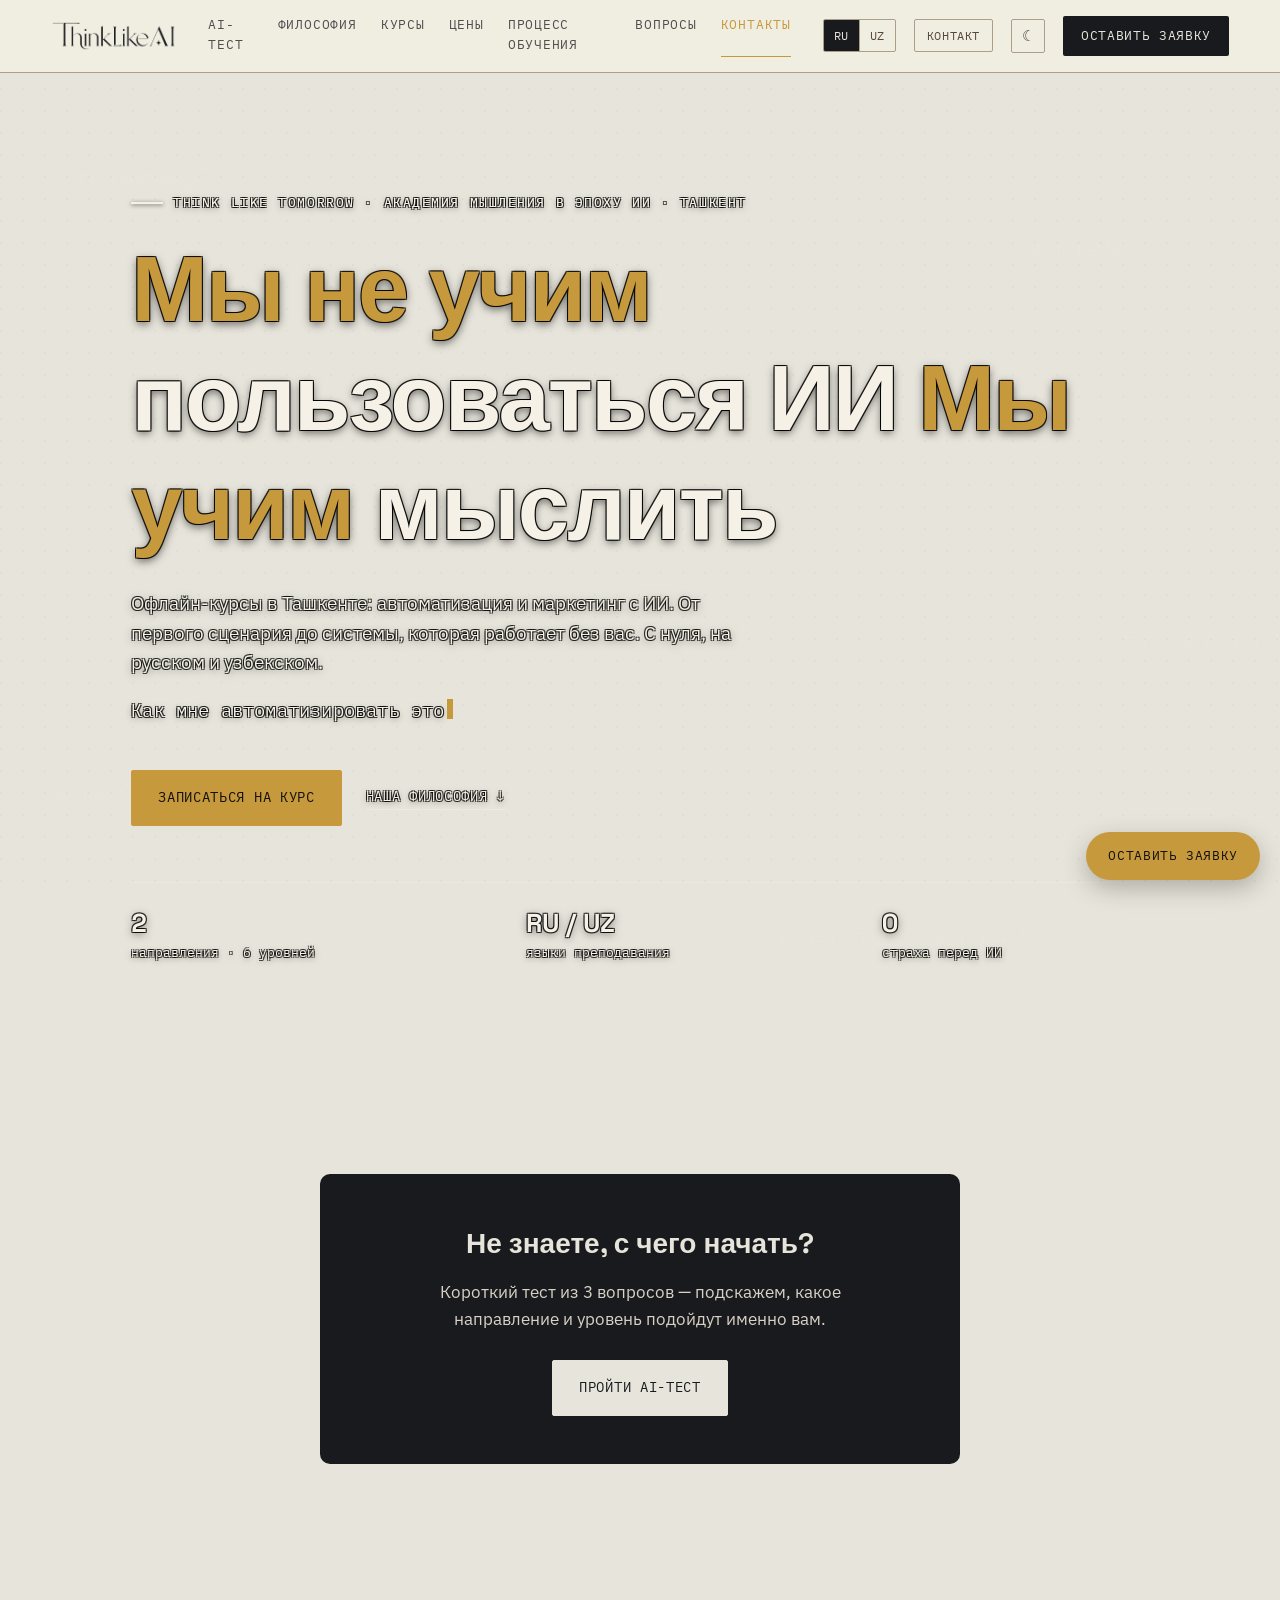
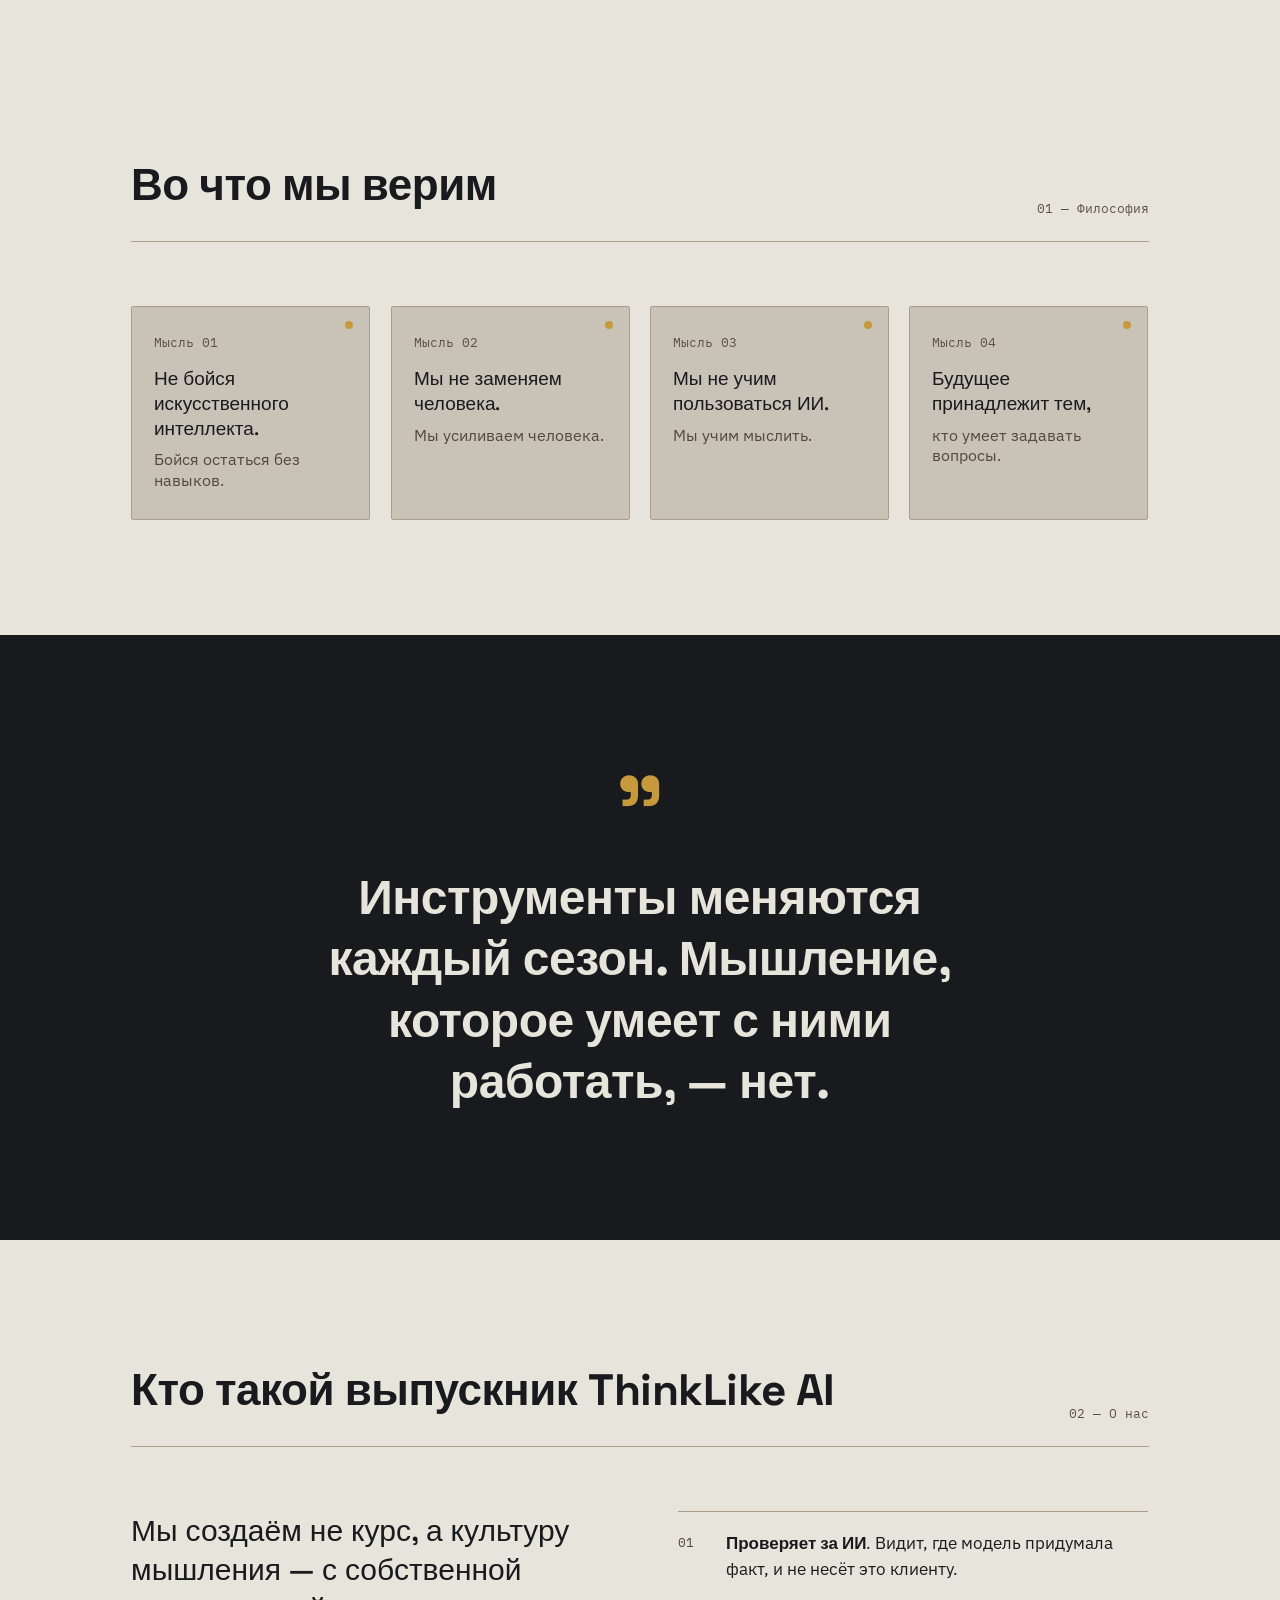
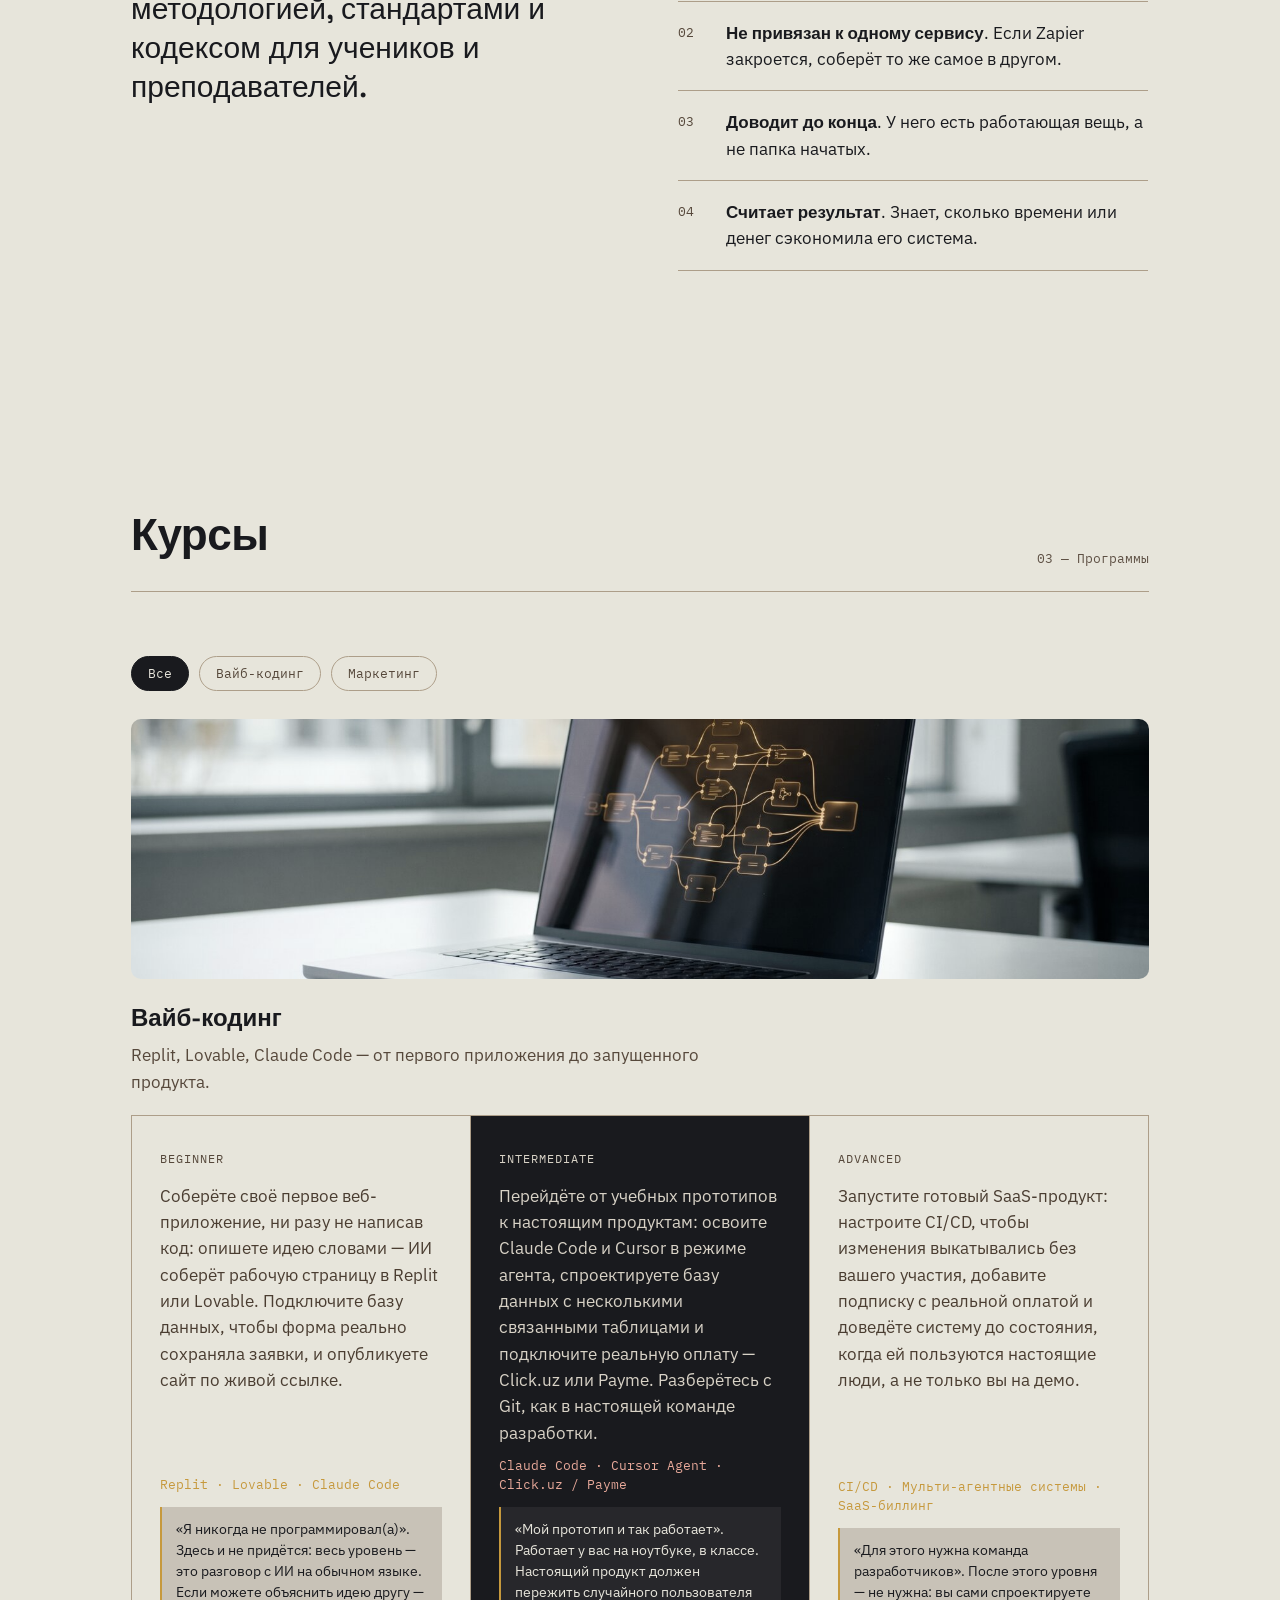
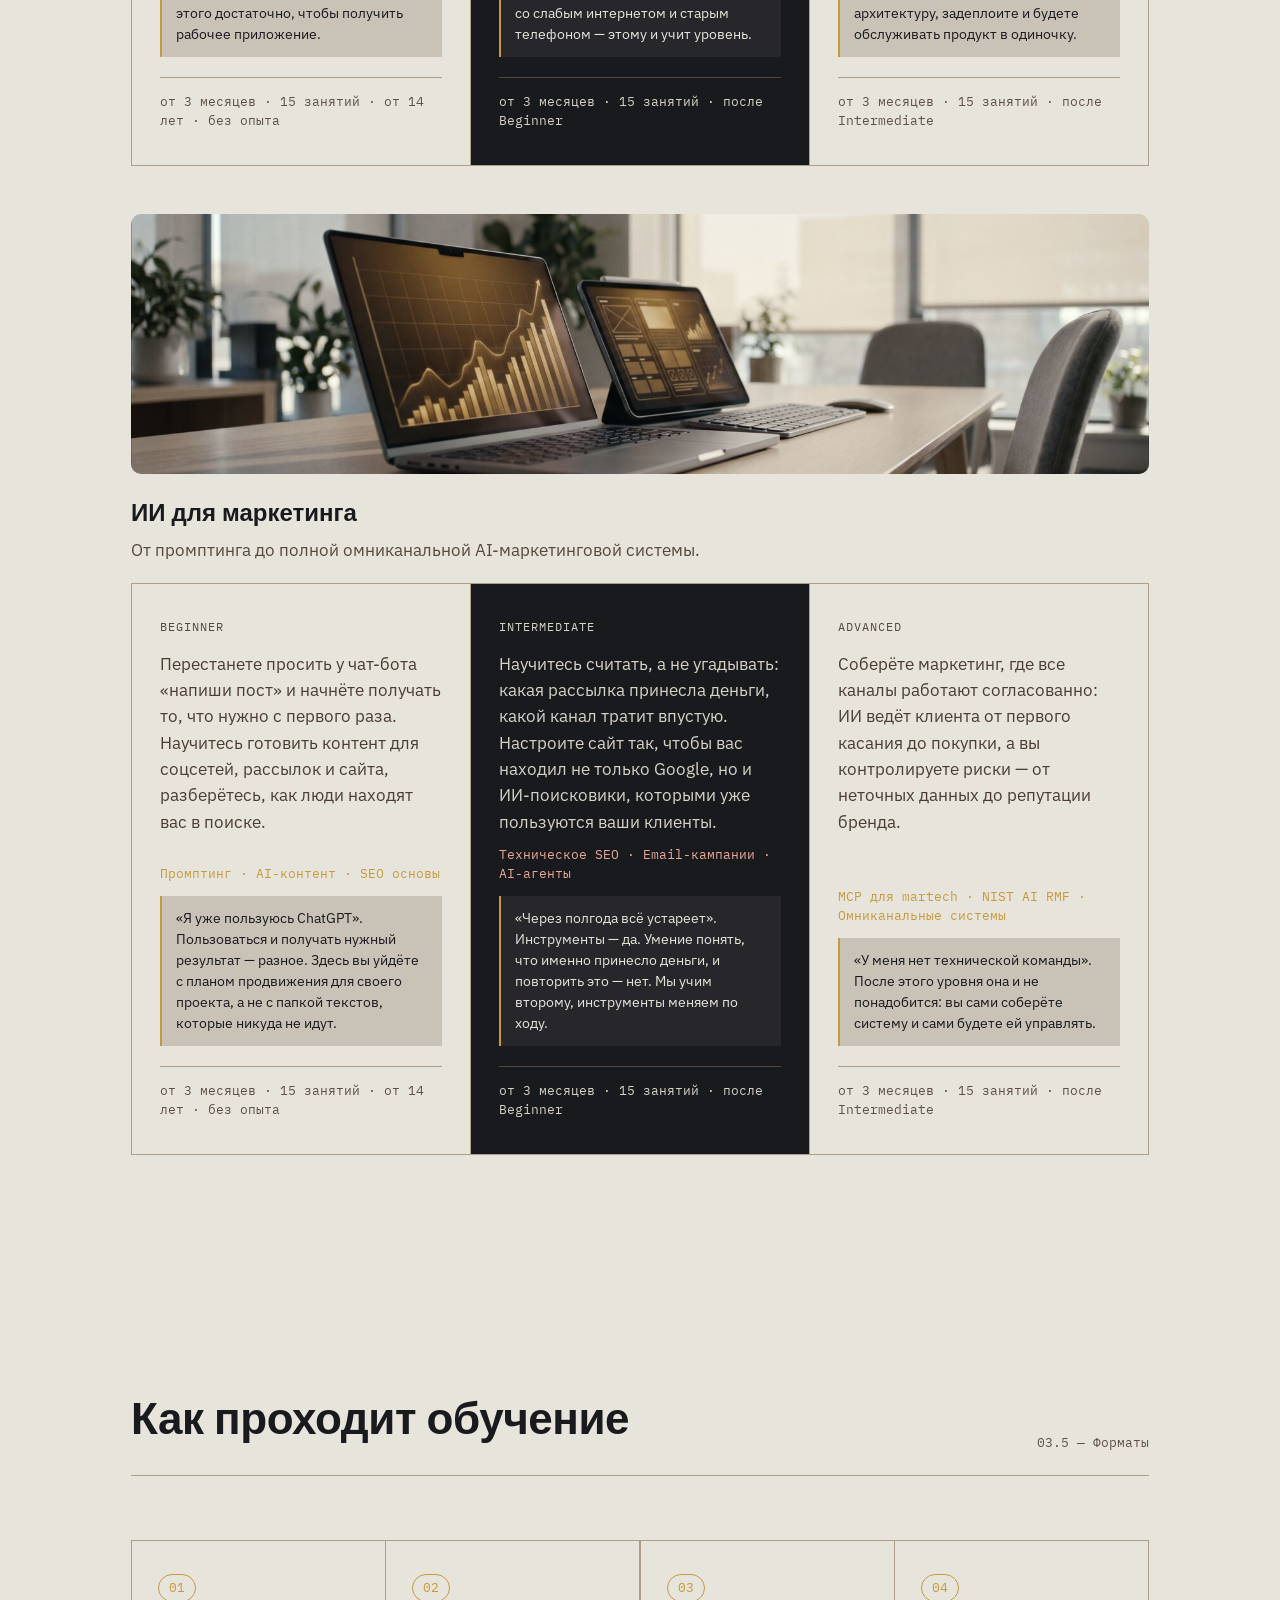
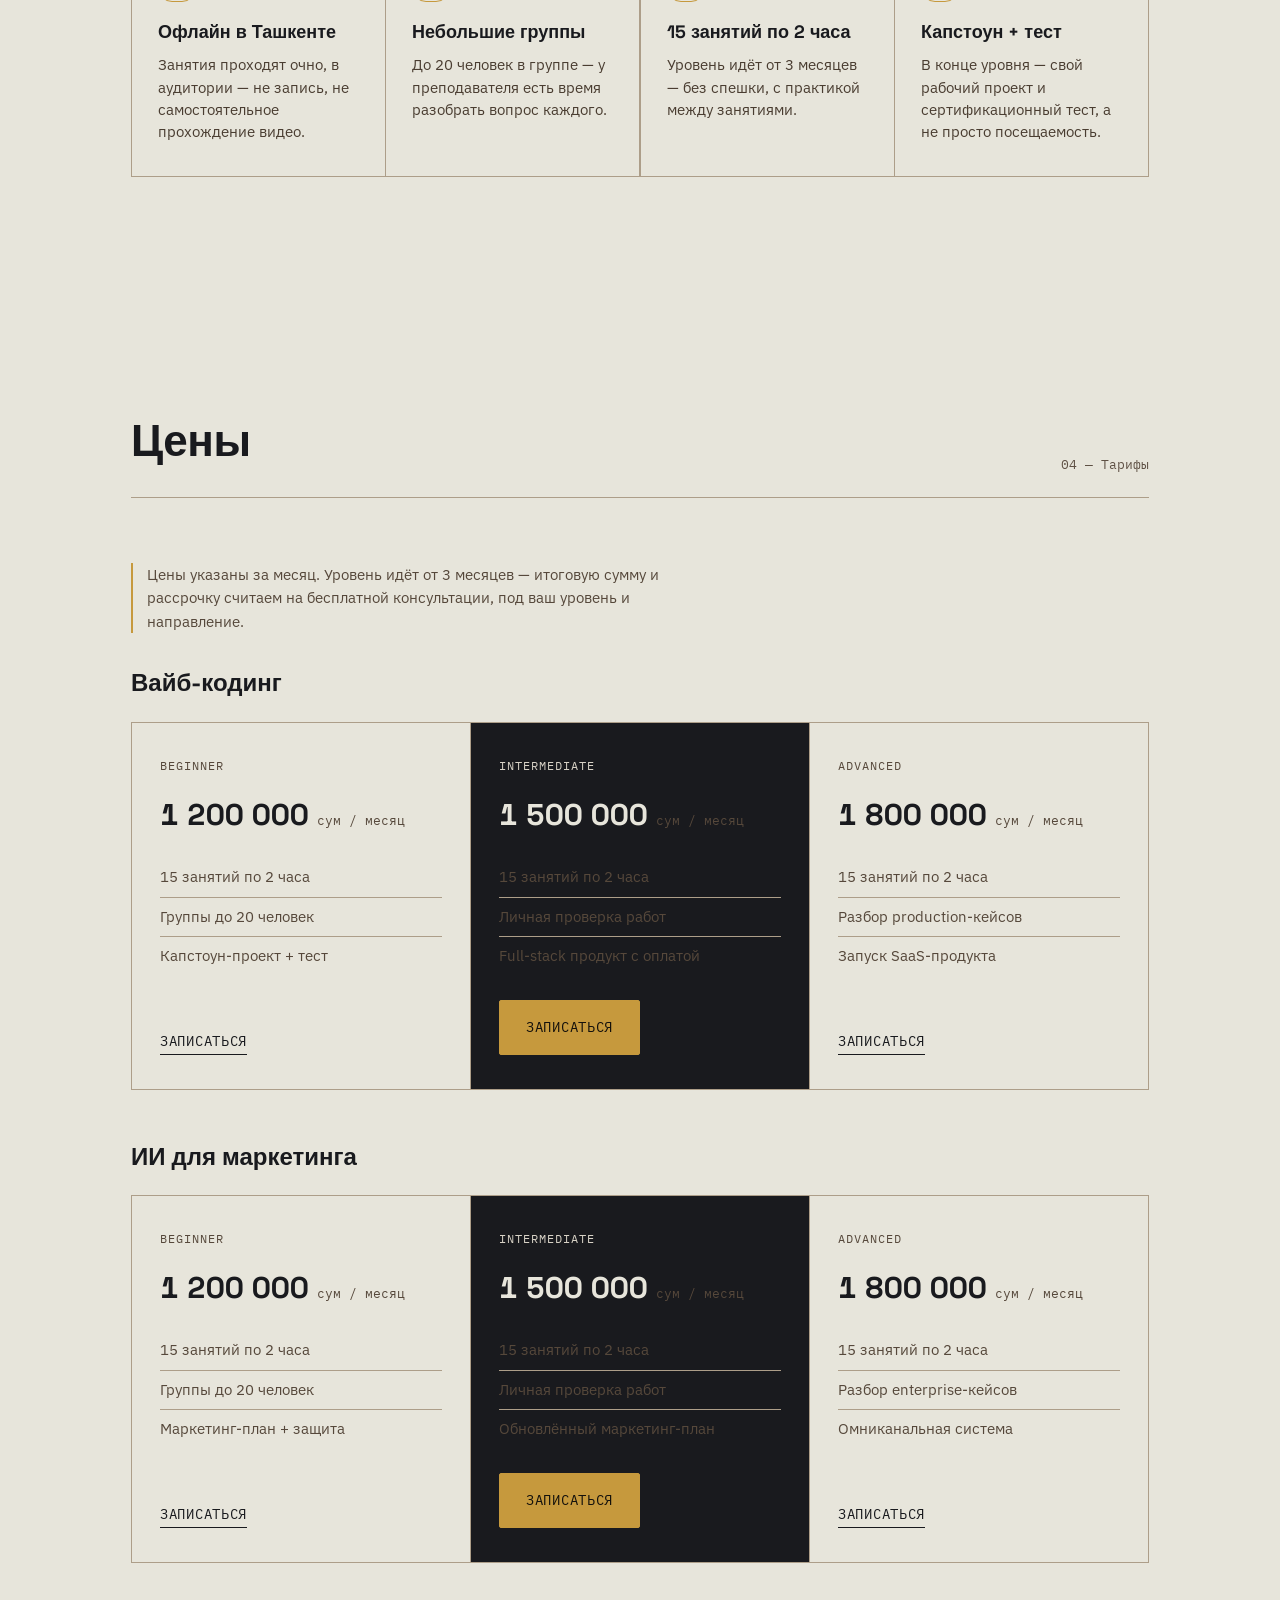
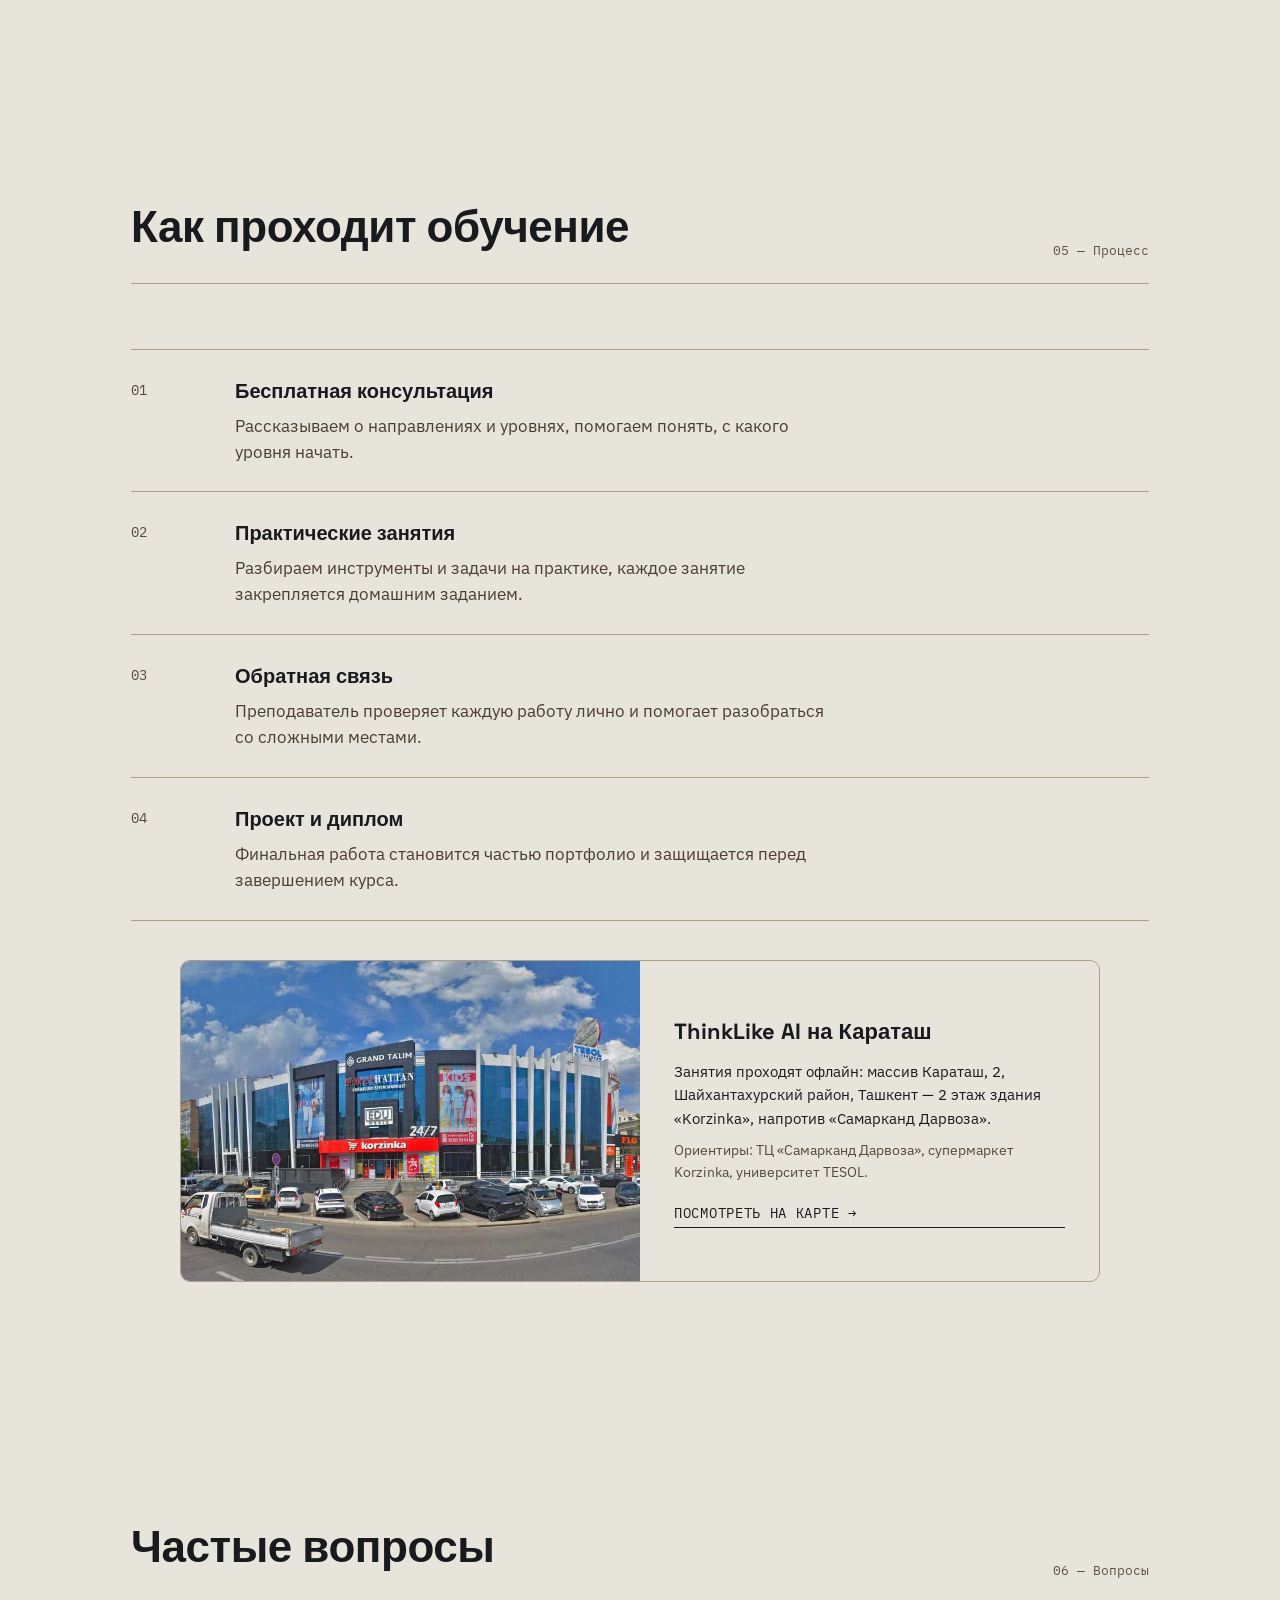
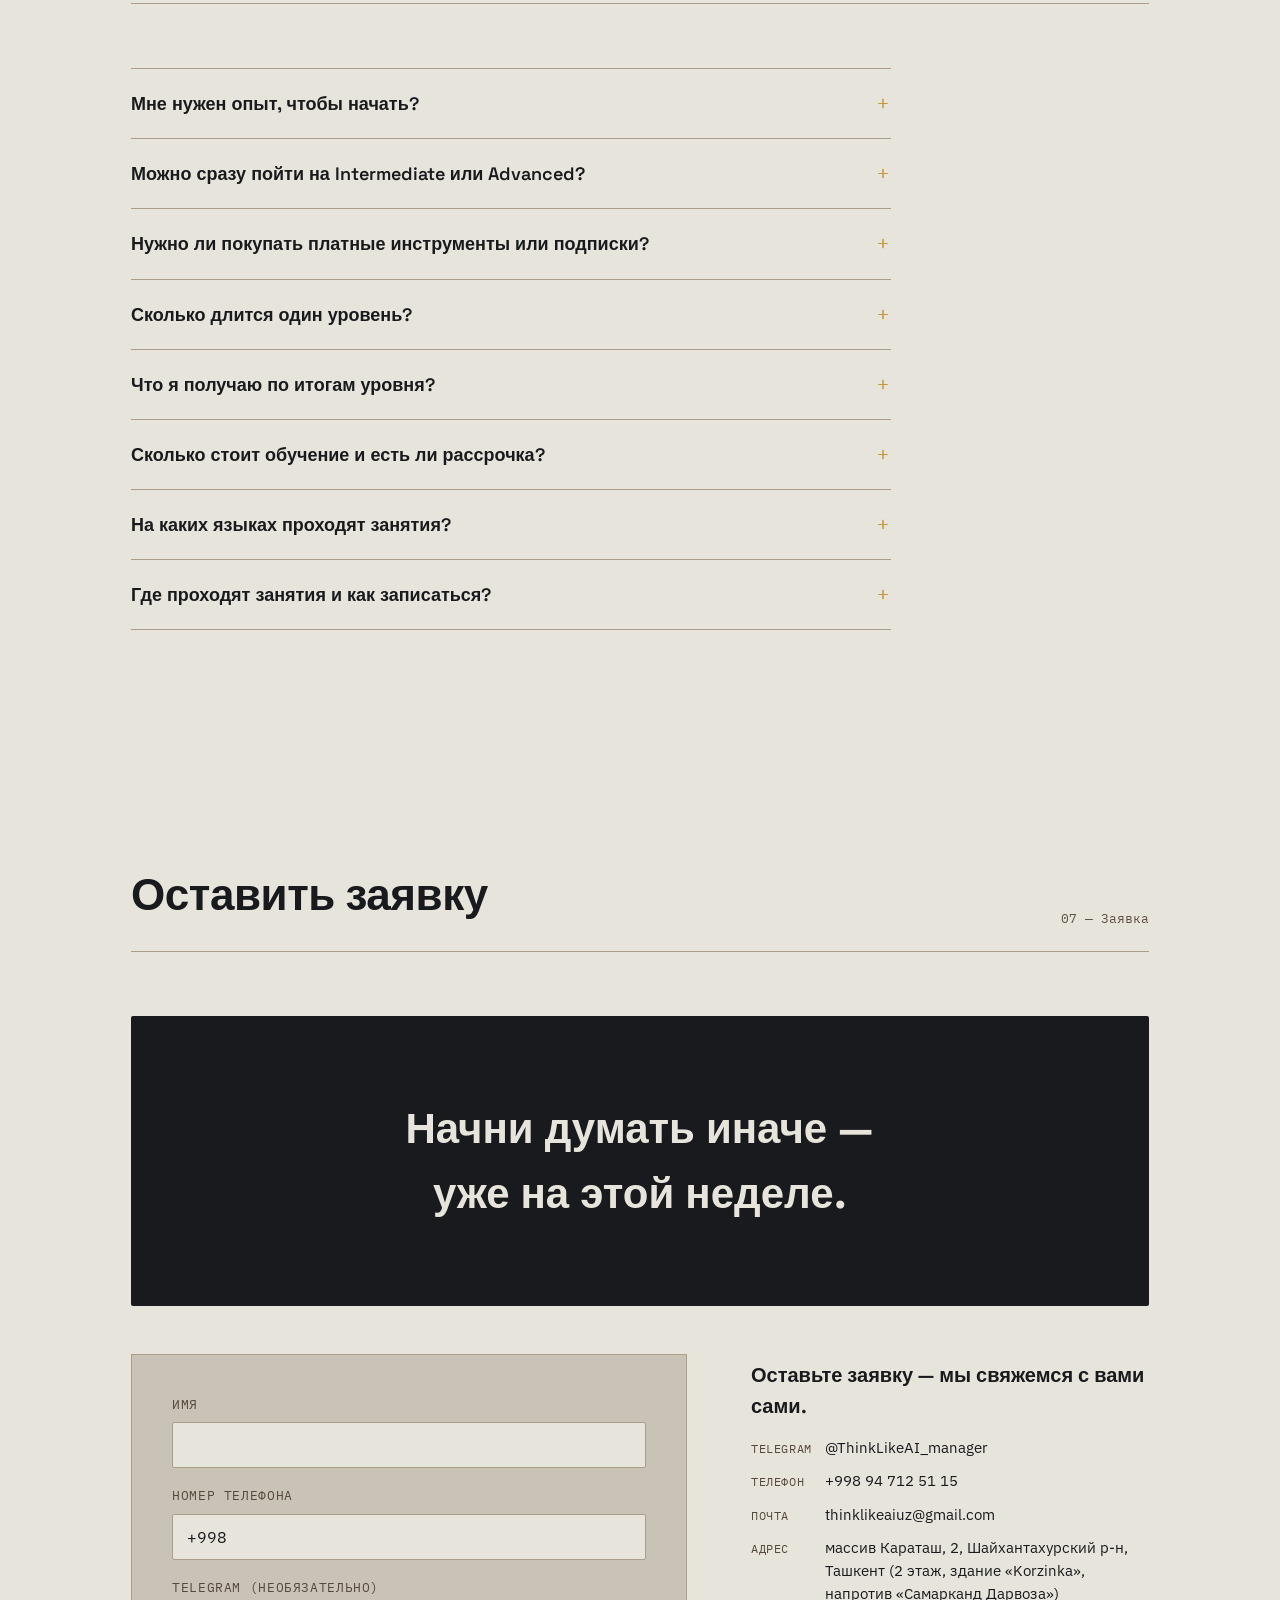
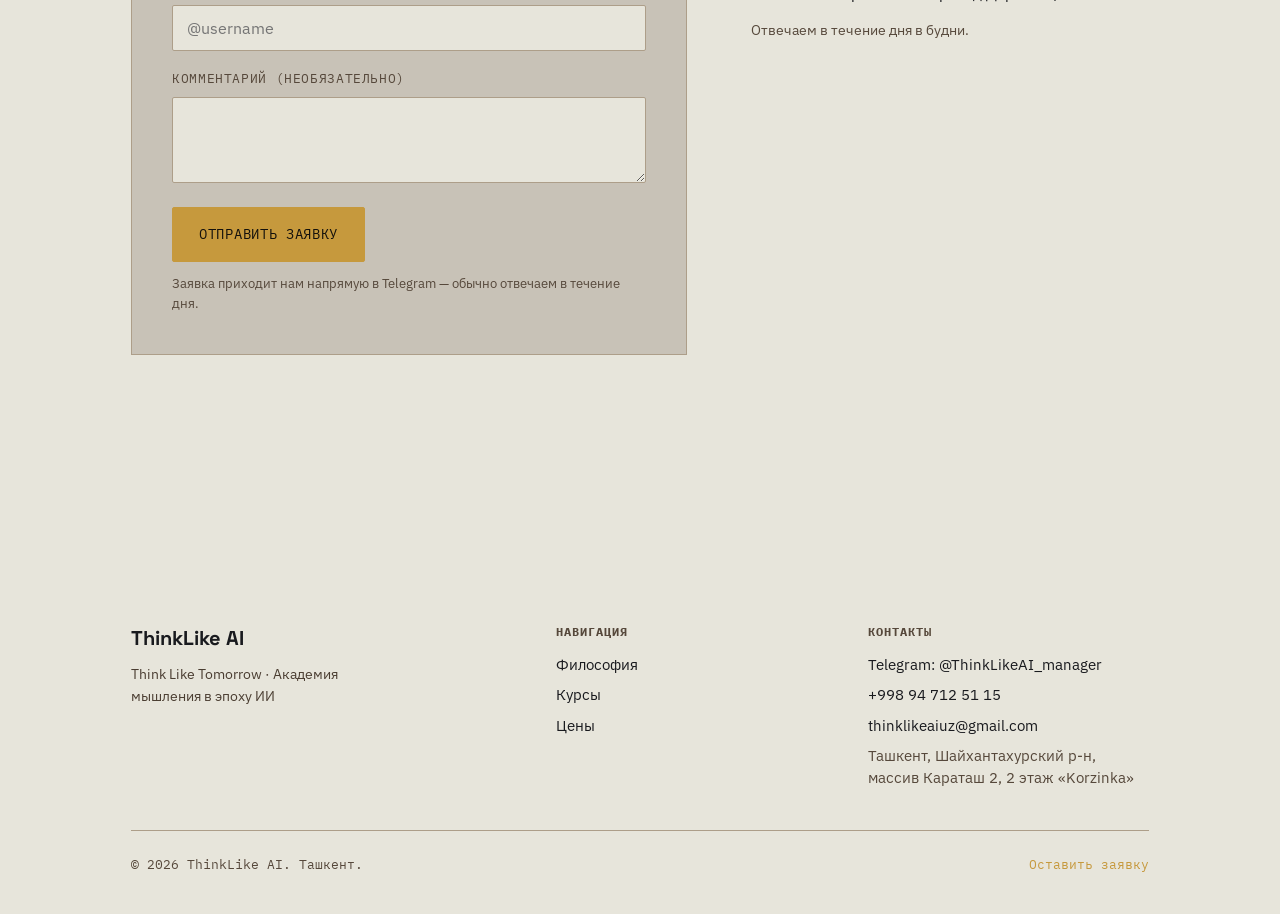
==== commit a1e424d3: "done" ====
--- a/index.html
+++ b/index.html
@@ -27,6 +27,134 @@
 <meta property="og:description" content="Мы не учим пользоваться ИИ. Мы учим мыслить.">
 <meta property="og:type" content="website">
 
+<script type="application/ld+json">
+{
+  "@context": "https://schema.org",
+  "@graph": [
+    {
+      "@type": "EducationalOrganization",
+      "@id": "https://thinklikeai.net/#organization",
+      "name": "ThinkLike AI",
+      "alternateName": "ThinkLike AI Tashkent",
+      "url": "https://thinklikeai.net/",
+      "logo": "https://thinklikeai.net/logo-wordmark.png",
+      "image": "https://thinklikeai.net/apple-touch-icon.png",
+      "description": "Образовательный проект в Ташкенте: офлайн-курсы по ИИ-автоматизации (вайб-кодинг) и ИИ для маркетинга — от новичка до продвинутого уровня.",
+      "email": "thinklikeaiuz@gmail.com",
+      "telephone": "+998947125115",
+      "address": {
+        "@type": "PostalAddress",
+        "streetAddress": "массив Караташ, 2, 2 этаж «Korzinka»",
+        "addressLocality": "Ташкент",
+        "addressRegion": "Шайхантахурский район",
+        "addressCountry": "UZ"
+      },
+      "geo": {
+        "@type": "GeoCoordinates",
+        "latitude": 41.3162672,
+        "longitude": 69.2329414
+      },
+      "sameAs": [
+        "https://t.me/ThinkLikeAI_manager"
+      ],
+      "contactPoint": [
+        {
+          "@type": "ContactPoint",
+          "telephone": "+998947125115",
+          "contactType": "customer service",
+          "areaServed": "UZ",
+          "availableLanguage": ["ru", "uz"]
+        }
+      ],
+      "hasOfferCatalog": {
+        "@type": "OfferCatalog",
+        "name": "Курсы ThinkLike AI",
+        "itemListElement": [
+          {
+            "@type": "Offer",
+            "price": "1200000",
+            "priceCurrency": "UZS",
+            "availability": "https://schema.org/InStock",
+            "url": "https://thinklikeai.net/#pricing",
+            "itemOffered": {
+              "@type": "Course",
+              "name": "Вайб-кодинг — Beginner",
+              "description": "Первое веб-приложение без кода: Replit, Lovable, Claude Code.",
+              "provider": { "@id": "https://thinklikeai.net/#organization" }
+            }
+          },
+          {
+            "@type": "Offer",
+            "price": "1500000",
+            "priceCurrency": "UZS",
+            "availability": "https://schema.org/InStock",
+            "url": "https://thinklikeai.net/#pricing",
+            "itemOffered": {
+              "@type": "Course",
+              "name": "Вайб-кодинг — Intermediate",
+              "description": "Full-stack продукт с оплатой: Claude Code, Cursor Agent, Click.uz / Payme.",
+              "provider": { "@id": "https://thinklikeai.net/#organization" }
+            }
+          },
+          {
+            "@type": "Offer",
+            "price": "1800000",
+            "priceCurrency": "UZS",
+            "availability": "https://schema.org/InStock",
+            "url": "https://thinklikeai.net/#pricing",
+            "itemOffered": {
+              "@type": "Course",
+              "name": "Вайб-кодинг — Advanced",
+              "description": "Запуск SaaS-продукта: CI/CD, мульти-агентные системы, биллинг.",
+              "provider": { "@id": "https://thinklikeai.net/#organization" }
+            }
+          },
+          {
+            "@type": "Offer",
+            "price": "1200000",
+            "priceCurrency": "UZS",
+            "availability": "https://schema.org/InStock",
+            "url": "https://thinklikeai.net/#pricing",
+            "itemOffered": {
+              "@type": "Course",
+              "name": "ИИ для маркетинга — Beginner",
+              "description": "AI-контент для соцсетей, рассылок и сайта, основы SEO.",
+              "provider": { "@id": "https://thinklikeai.net/#organization" }
+            }
+          },
+          {
+            "@type": "Offer",
+            "price": "1500000",
+            "priceCurrency": "UZS",
+            "availability": "https://schema.org/InStock",
+            "url": "https://thinklikeai.net/#pricing",
+            "itemOffered": {
+              "@type": "Course",
+              "name": "ИИ для маркетинга — Intermediate",
+              "description": "Техническое SEO, email-кампании и AI-агенты для маркетинга.",
+              "provider": { "@id": "https://thinklikeai.net/#organization" }
+            }
+          },
+          {
+            "@type": "Offer",
+            "price": "1800000",
+            "priceCurrency": "UZS",
+            "availability": "https://schema.org/InStock",
+            "url": "https://thinklikeai.net/#pricing",
+            "itemOffered": {
+              "@type": "Course",
+              "name": "ИИ для маркетинга — Advanced",
+              "description": "Омниканальные AI-маркетинговые системы, MCP для martech, NIST AI RMF.",
+              "provider": { "@id": "https://thinklikeai.net/#organization" }
+            }
+          }
+        ]
+      }
+    }
+  ]
+}
+</script>
+
 <link rel="preconnect" href="https://fonts.googleapis.com">
 <link rel="preconnect" href="https://fonts.gstatic.com" crossorigin>
 <link href="https://fonts.googleapis.com/css2?family=Space+Grotesk:wght@500;700&family=IBM+Plex+Sans:wght@400;500;600&family=IBM+Plex+Mono:wght@400;500&display=swap" rel="stylesheet">
@@ -58,11 +186,32 @@
       <a href="#process" data-i18n="nav.process">Как проходит</a>
       <a href="#faq" data-i18n="nav.faq">Вопросы</a>
       <a href="#apply" data-i18n="nav.contact">Контакты</a>
+      <div class="nav-contact-mobile">
+        <a href="https://t.me/ThinkLikeAI_manager" target="_blank" rel="noopener">
+          <span data-i18n="contact.telegramLabel">Telegram</span> — @ThinkLikeAI_manager
+        </a>
+        <a href="tel:+998947125115">
+          <span data-i18n="contact.phoneLabel">Телефон</span> — +998 94 712 51 15
+        </a>
+      </div>
     </div>
     <div class="nav-right">
       <div class="lang-switch" role="group" aria-label="Language">
         <button data-lang="ru" class="lang-btn is-active">RU</button>
         <button data-lang="uz" class="lang-btn">UZ</button>
+      </div>
+      <div class="contact-switch">
+        <button class="contact-toggle" type="button" aria-haspopup="true" aria-expanded="false" data-i18n="nav.contactBtn">Контакт</button>
+        <div class="contact-menu" role="menu">
+          <a class="contact-menu-item" href="https://t.me/ThinkLikeAI_manager" target="_blank" rel="noopener" role="menuitem">
+            <span class="contact-menu-label" data-i18n="contact.telegramLabel">Telegram</span>
+            <span class="contact-menu-value">@ThinkLikeAI_manager</span>
+          </a>
+          <a class="contact-menu-item" href="tel:+998947125115" role="menuitem">
+            <span class="contact-menu-label" data-i18n="contact.phoneLabel">Телефон</span>
+            <span class="contact-menu-value">+998 94 712 51 15</span>
+          </a>
+        </div>
       </div>
       <button id="themeToggle" class="theme-toggle" type="button" aria-pressed="false">
         <span class="theme-toggle-icon" aria-hidden="true">☾</span>
@@ -509,6 +658,14 @@
 
         <ul class="contact-list">
           <li>
+            <span class="contact-k" data-i18n="contact.telegramLabel">Telegram</span>
+            <a href="https://t.me/ThinkLikeAI_manager" target="_blank" rel="noopener">@ThinkLikeAI_manager</a>
+          </li>
+          <li>
+            <span class="contact-k" data-i18n="contact.phoneLabel">Телефон</span>
+            <a href="tel:+998947125115">+998 94 712 51 15</a>
+          </li>
+          <li>
             <span class="contact-k" data-i18n="contact.emailLabel">Почта</span>
             <a href="mailto:thinklikeaiuz@gmail.com">thinklikeaiuz@gmail.com</a>
           </li>
@@ -539,6 +696,8 @@
       </div>
       <div class="foot-col">
         <h5 data-i18n="foot.contactTitle">Контакты</h5>
+        <a href="https://t.me/ThinkLikeAI_manager" target="_blank" rel="noopener">Telegram: @ThinkLikeAI_manager</a>
+        <a href="tel:+998947125115">+998 94 712 51 15</a>
         <a href="mailto:thinklikeaiuz@gmail.com">thinklikeaiuz@gmail.com</a>
         <span data-i18n="foot.address">Ташкент, Шайхантахурский р-н, массив Караташ 2, 2 этаж «Korzinka»</span>
       </div>
--- a/style.css
+++ b/style.css
@@ -2022,4 +2022,109 @@
   .nav-links a{ white-space:nowrap; }
   .nav-right{ gap:9px; }
   .nav-cta{ padding:10px 12px; font-size:12px; }
-}
+  .contact-toggle{ padding:8px 10px; font-size:11px; }
+}
+
+/* ============================================================
+   22 — КНОПКА «КОНТАКТ» (Telegram / телефон) В ШАПКЕ
+   Дропдаун рядом с RU/UZ и переключателем темы: на десктопе —
+   кнопка с раскрывающимся списком, на мобиле — просто две строки
+   внутри бургер-меню (см. .nav-contact-mobile ниже).
+   ============================================================ */
+.contact-switch{ position:relative; }
+
+.contact-toggle{
+  -webkit-appearance:none;
+  appearance:none;
+  background:transparent;
+  border:1px solid var(--line);
+  border-radius:2px;
+  color:var(--ink-soft);
+  font-family:var(--mono);
+  font-size:12px;
+  text-transform:uppercase;
+  letter-spacing:0.05em;
+  padding:8px 12px;
+  cursor:pointer;
+  transition:color var(--t-fast) var(--ease-out), border-color var(--t-fast) var(--ease-out);
+}
+.contact-toggle:hover{ color:var(--ink); border-color:var(--signal); }
+.contact-switch.is-open .contact-toggle{ color:var(--ink); border-color:var(--signal); }
+
+.contact-menu{
+  position:absolute;
+  top:calc(100% + 10px);
+  right:0;
+  min-width:240px;
+  background:var(--paper);
+  border:1px solid var(--line);
+  border-radius:2px;
+  box-shadow:0 12px 32px rgba(0,0,0,0.18);
+  padding:6px;
+  opacity:0;
+  visibility:hidden;
+  transform:translateY(-6px);
+  transition:opacity .15s ease, transform .15s ease, visibility 0s linear .15s;
+  z-index:60;
+}
+.contact-switch.is-open .contact-menu{
+  opacity:1;
+  visibility:visible;
+  transform:translateY(0);
+  transition:opacity .15s ease, transform .15s ease;
+}
+.contact-menu-item{
+  display:flex;
+  flex-direction:column;
+  gap:2px;
+  padding:10px 12px;
+  border-radius:2px;
+  text-decoration:none;
+  color:var(--ink);
+  transition:background var(--t-fast) var(--ease-out);
+}
+.contact-menu-item:hover{ background:var(--line); text-decoration:none; }
+.contact-menu-label{
+  font-family:var(--mono);
+  font-size:11px;
+  text-transform:uppercase;
+  letter-spacing:0.05em;
+  color:var(--ink-soft);
+}
+.contact-menu-value{ font-size:14px; }
+
+[data-theme="dark"] .contact-menu{ box-shadow:0 12px 32px rgba(0,0,0,0.45); }
+
+@media (max-width:1000px){
+  .contact-switch{ display:none; }
+}
+
+/* --- Контакты внутри мобильного меню --- */
+.nav-contact-mobile{ display:none; }
+
+@media (max-width:1000px){
+  .nav-links{ max-height:0; } /* база — расширяем только .is-open ниже */
+  .nav-links.is-open{ max-height:560px; }
+
+  .nav-contact-mobile{
+    display:flex;
+    flex-direction:column;
+    gap:2px;
+    padding:14px 24px 22px;
+  }
+  .nav-contact-mobile a{
+    padding:6px 0;
+    font-size:14px;
+    text-decoration:none;
+    color:var(--ink);
+    opacity:0.85;
+  }
+  .nav-contact-mobile a:hover{ opacity:1; }
+  .nav-contact-mobile a span{
+    font-family:var(--mono);
+    font-size:11px;
+    text-transform:uppercase;
+    letter-spacing:0.05em;
+    color:var(--ink-soft);
+  }
+}
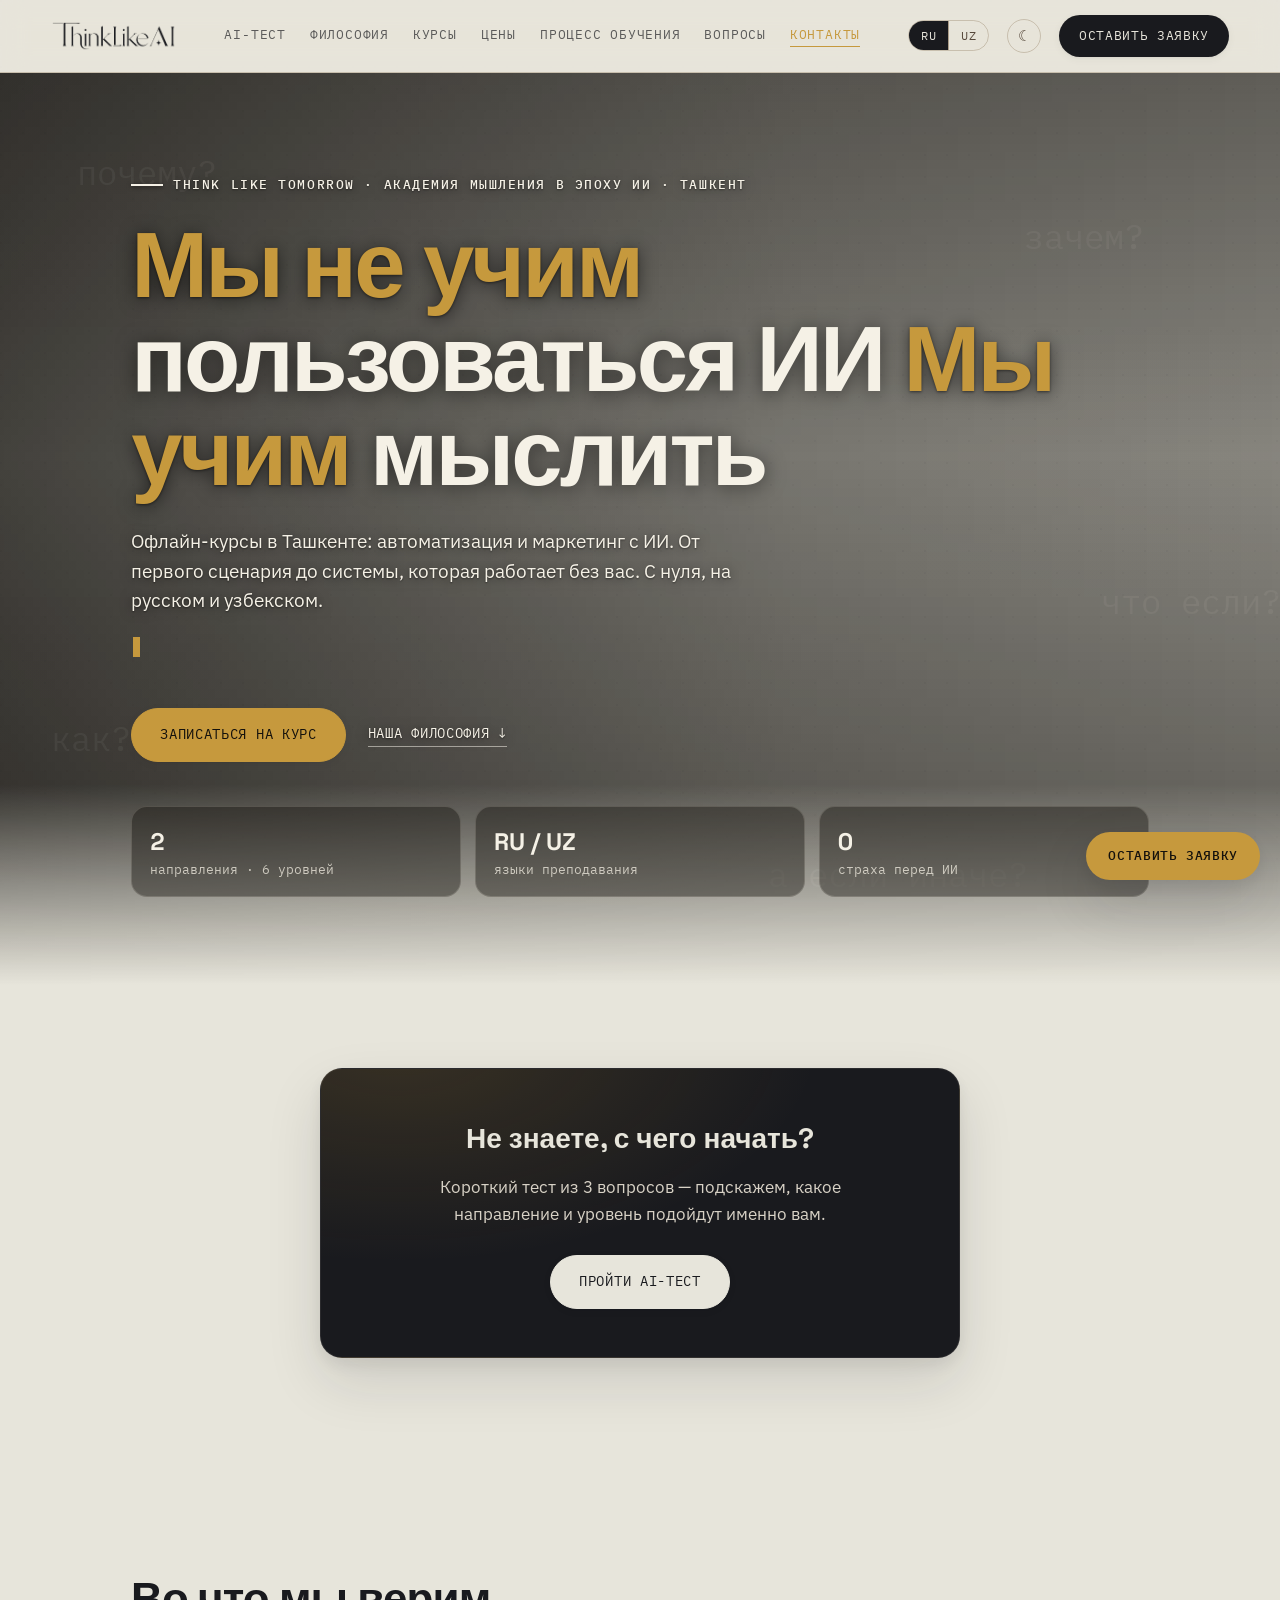
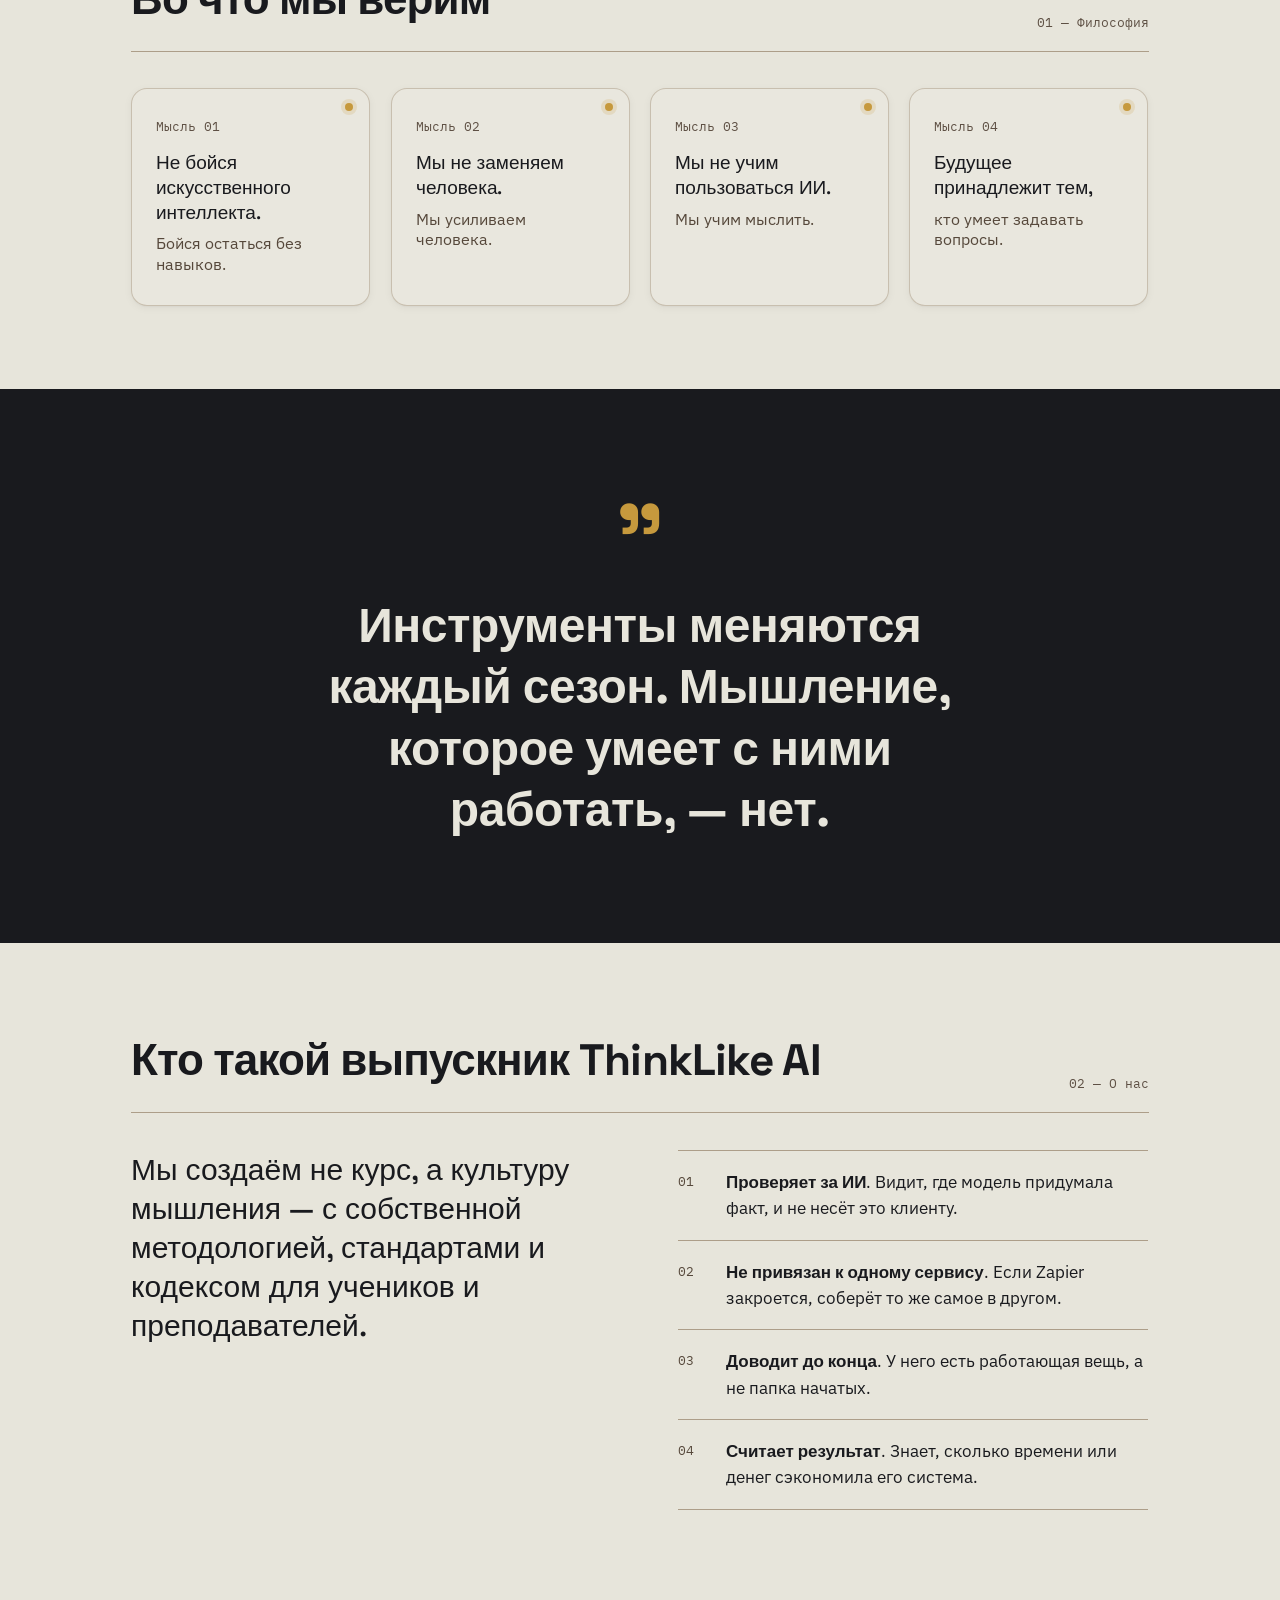
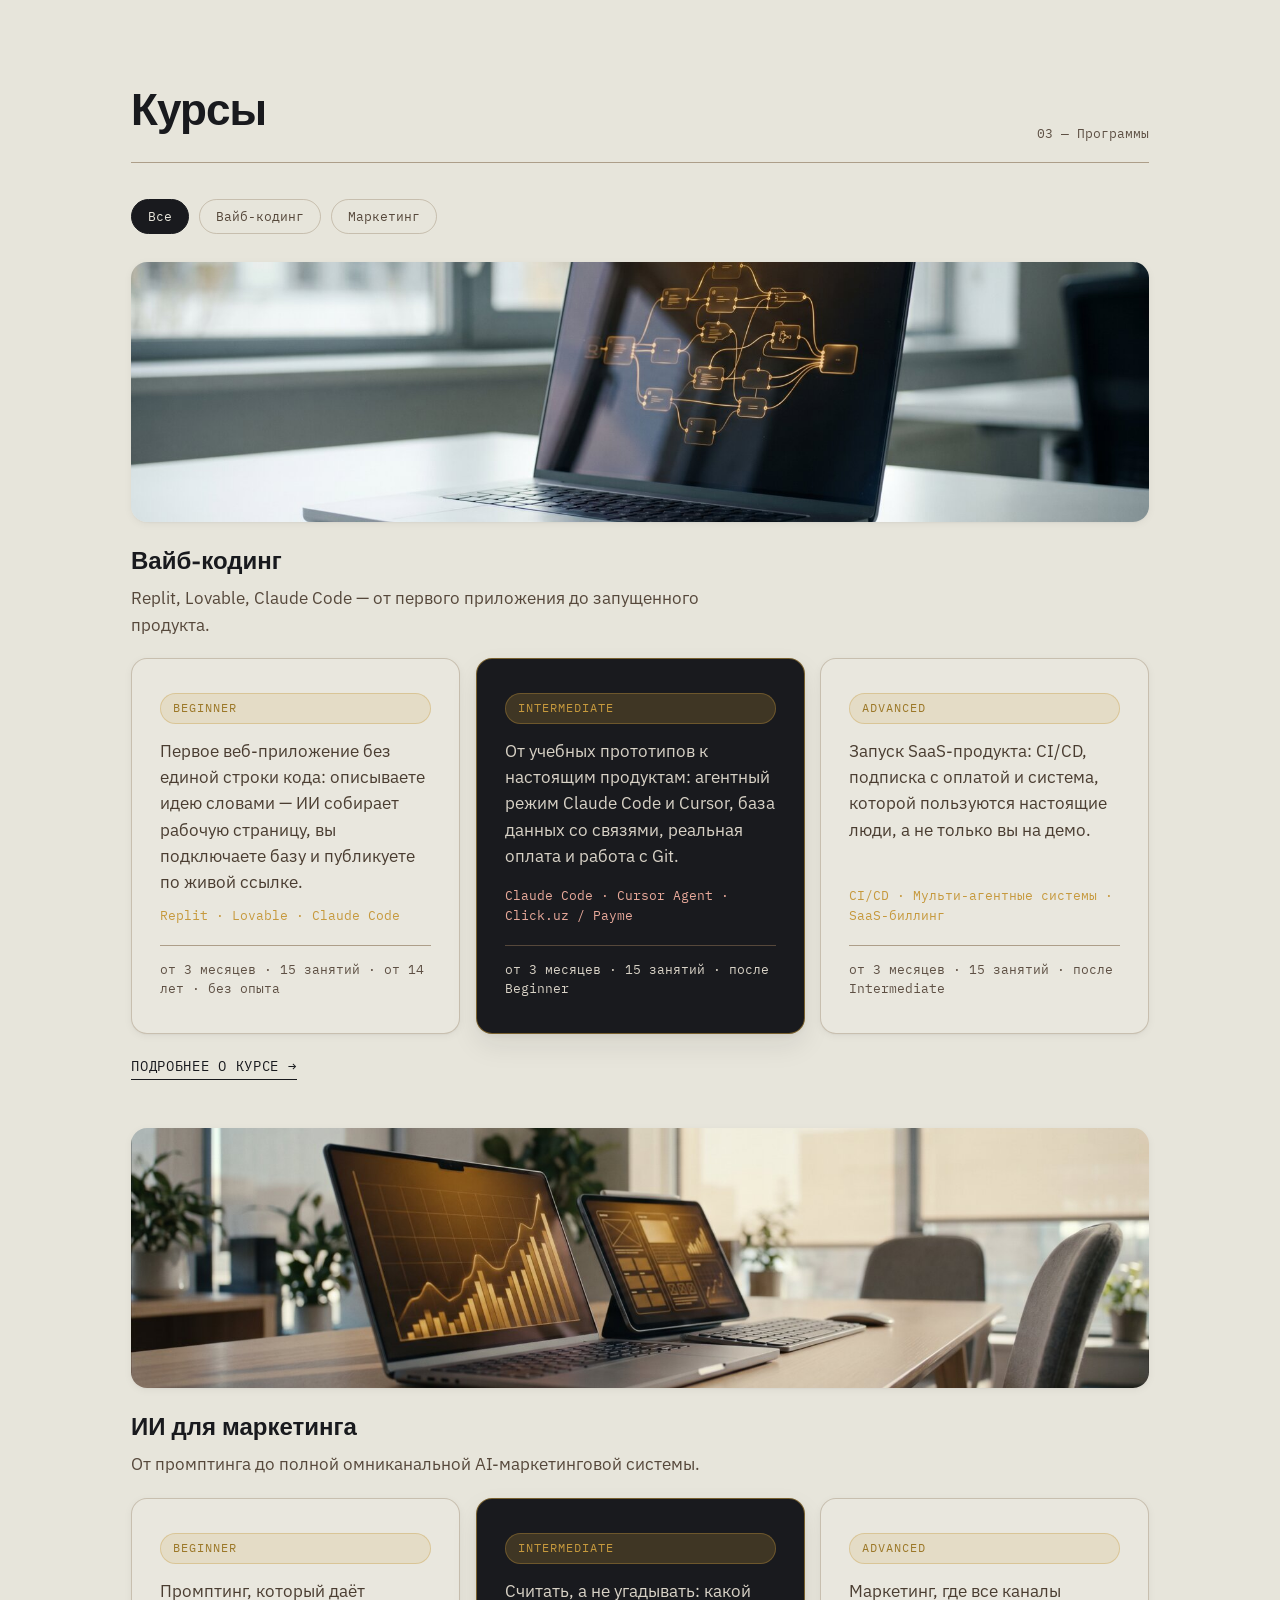
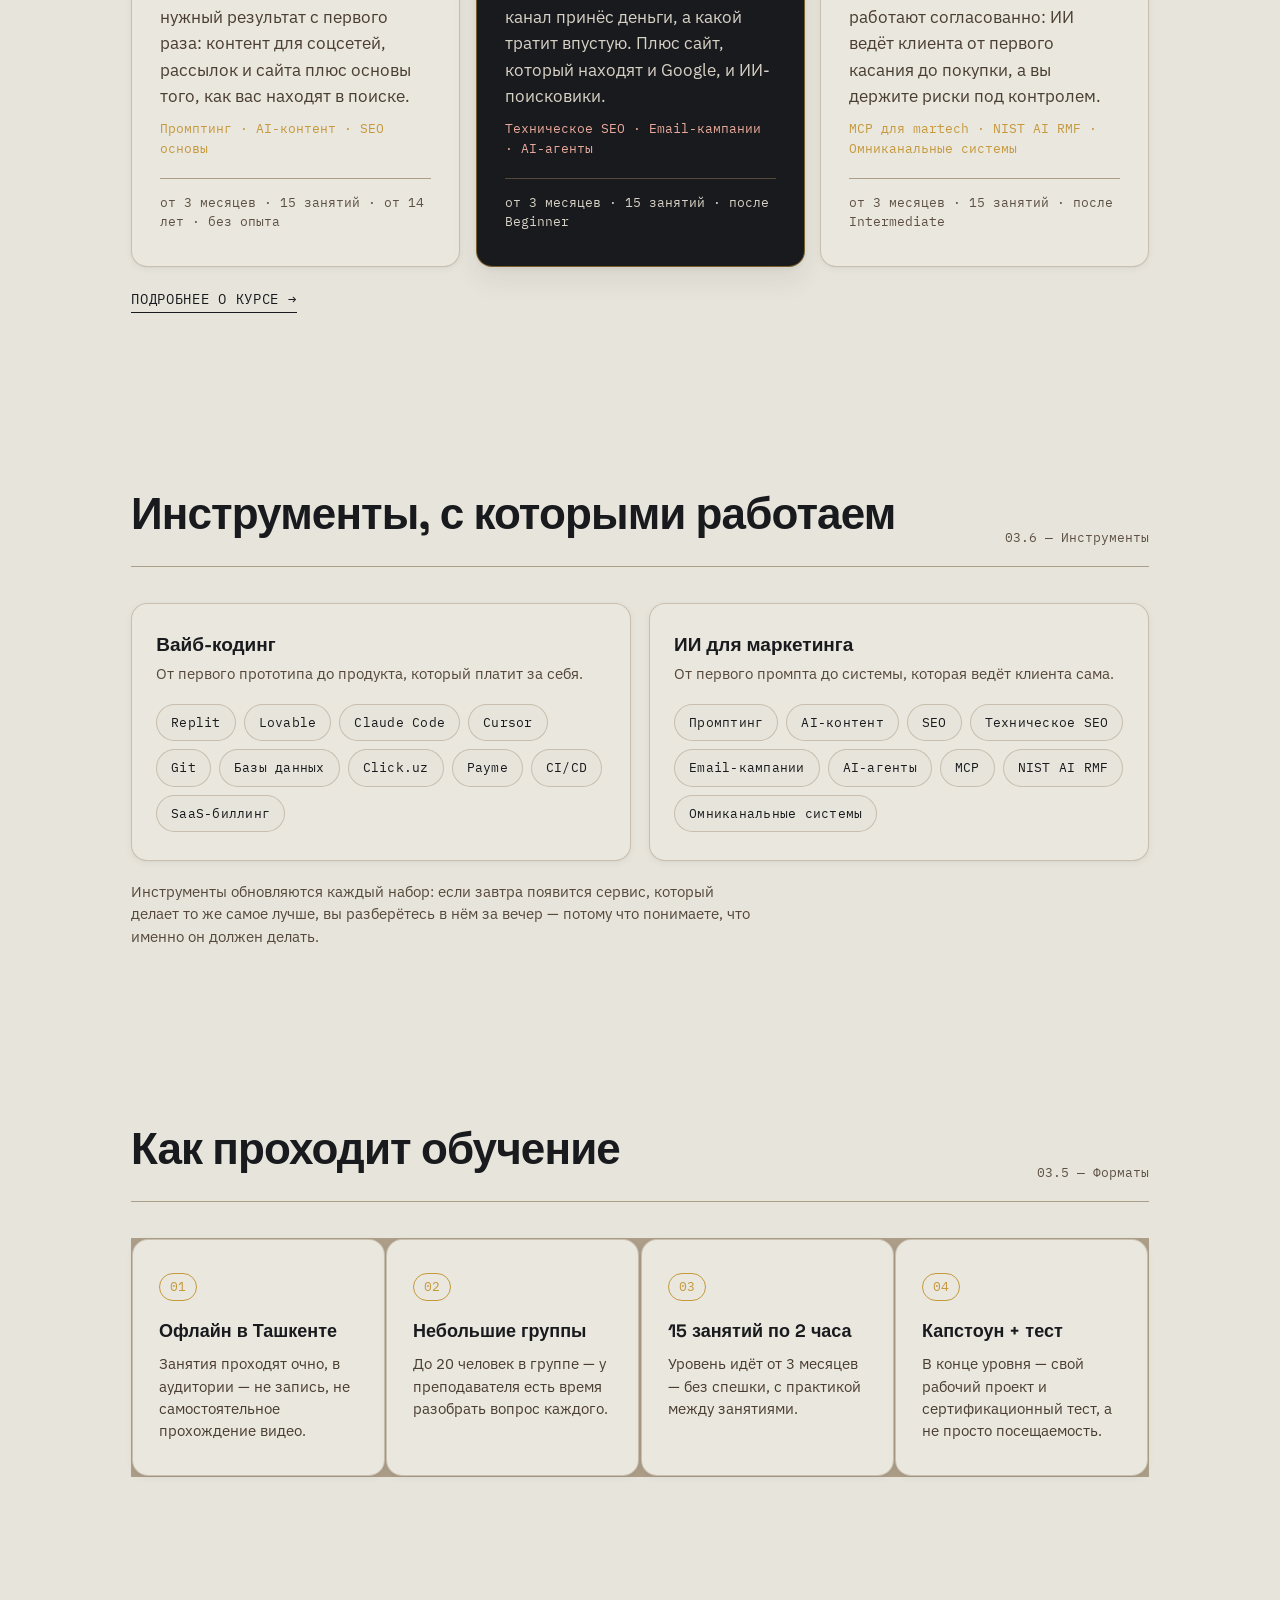
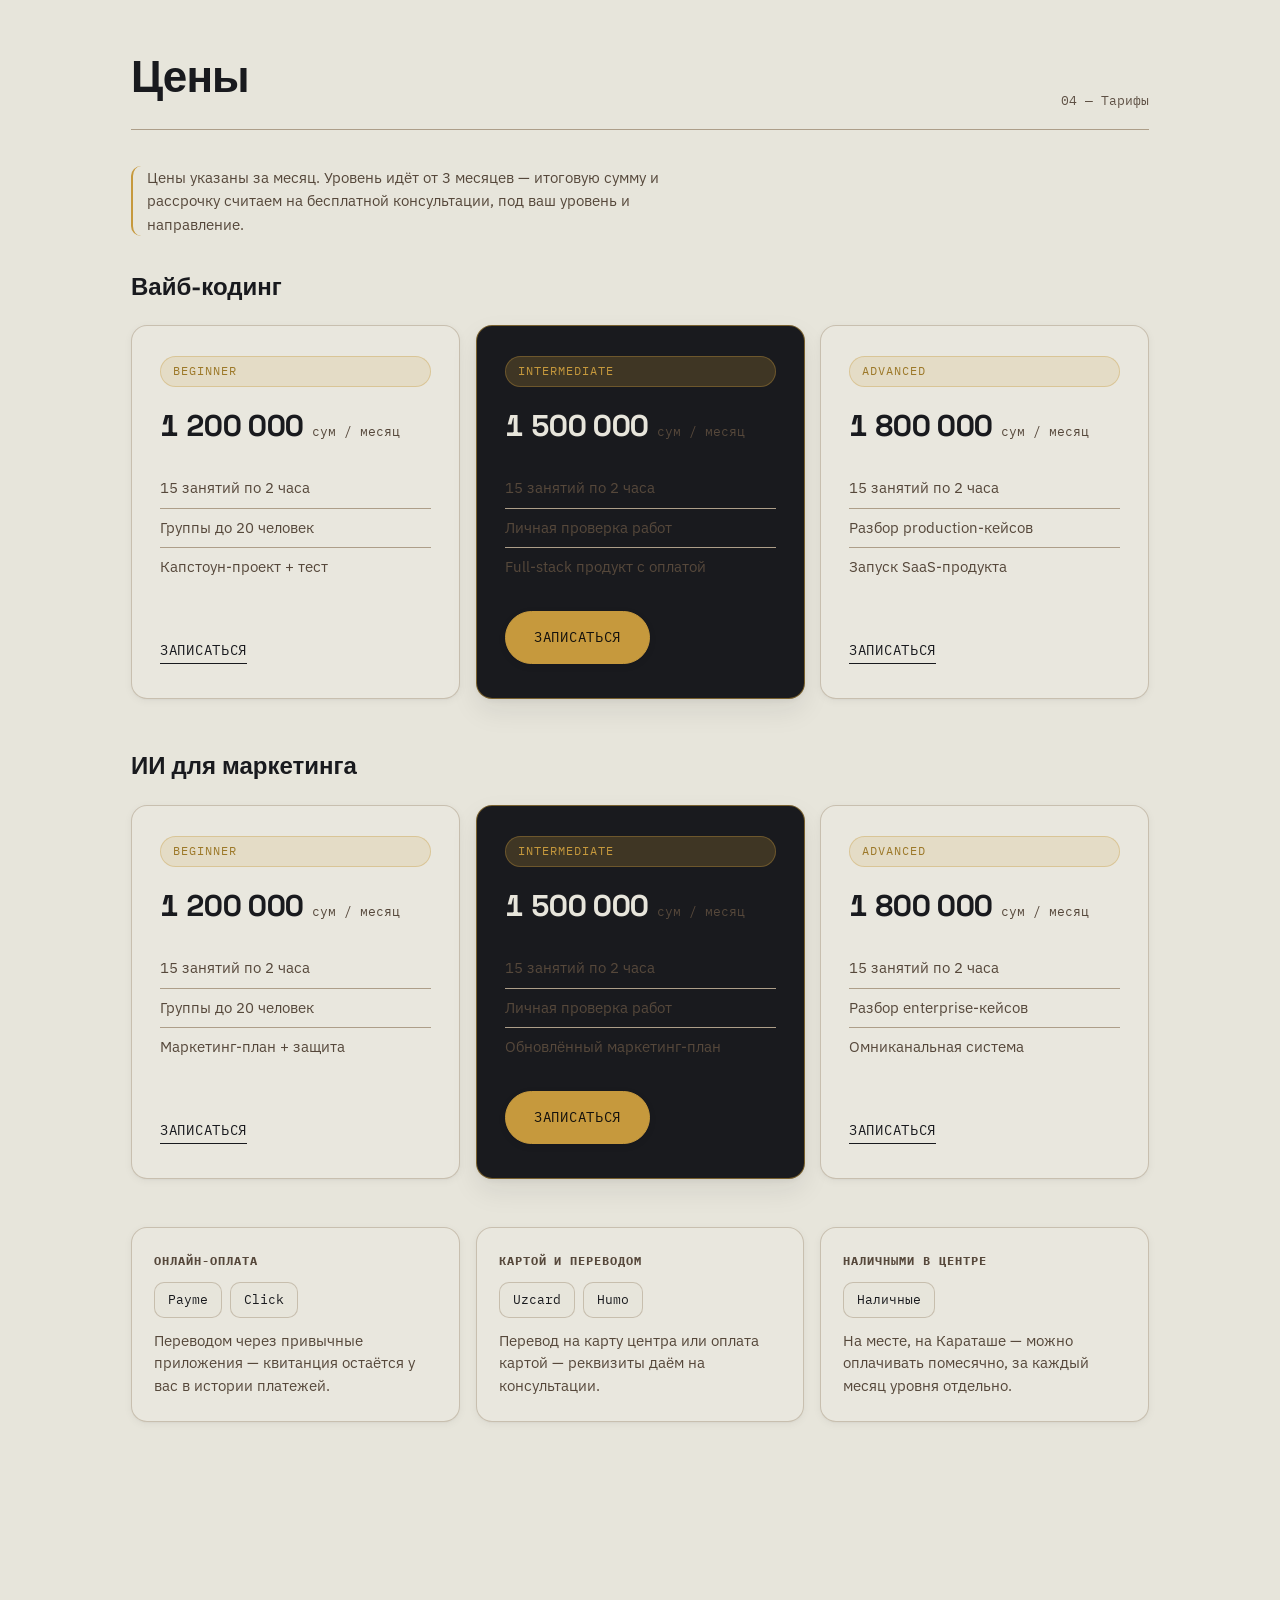
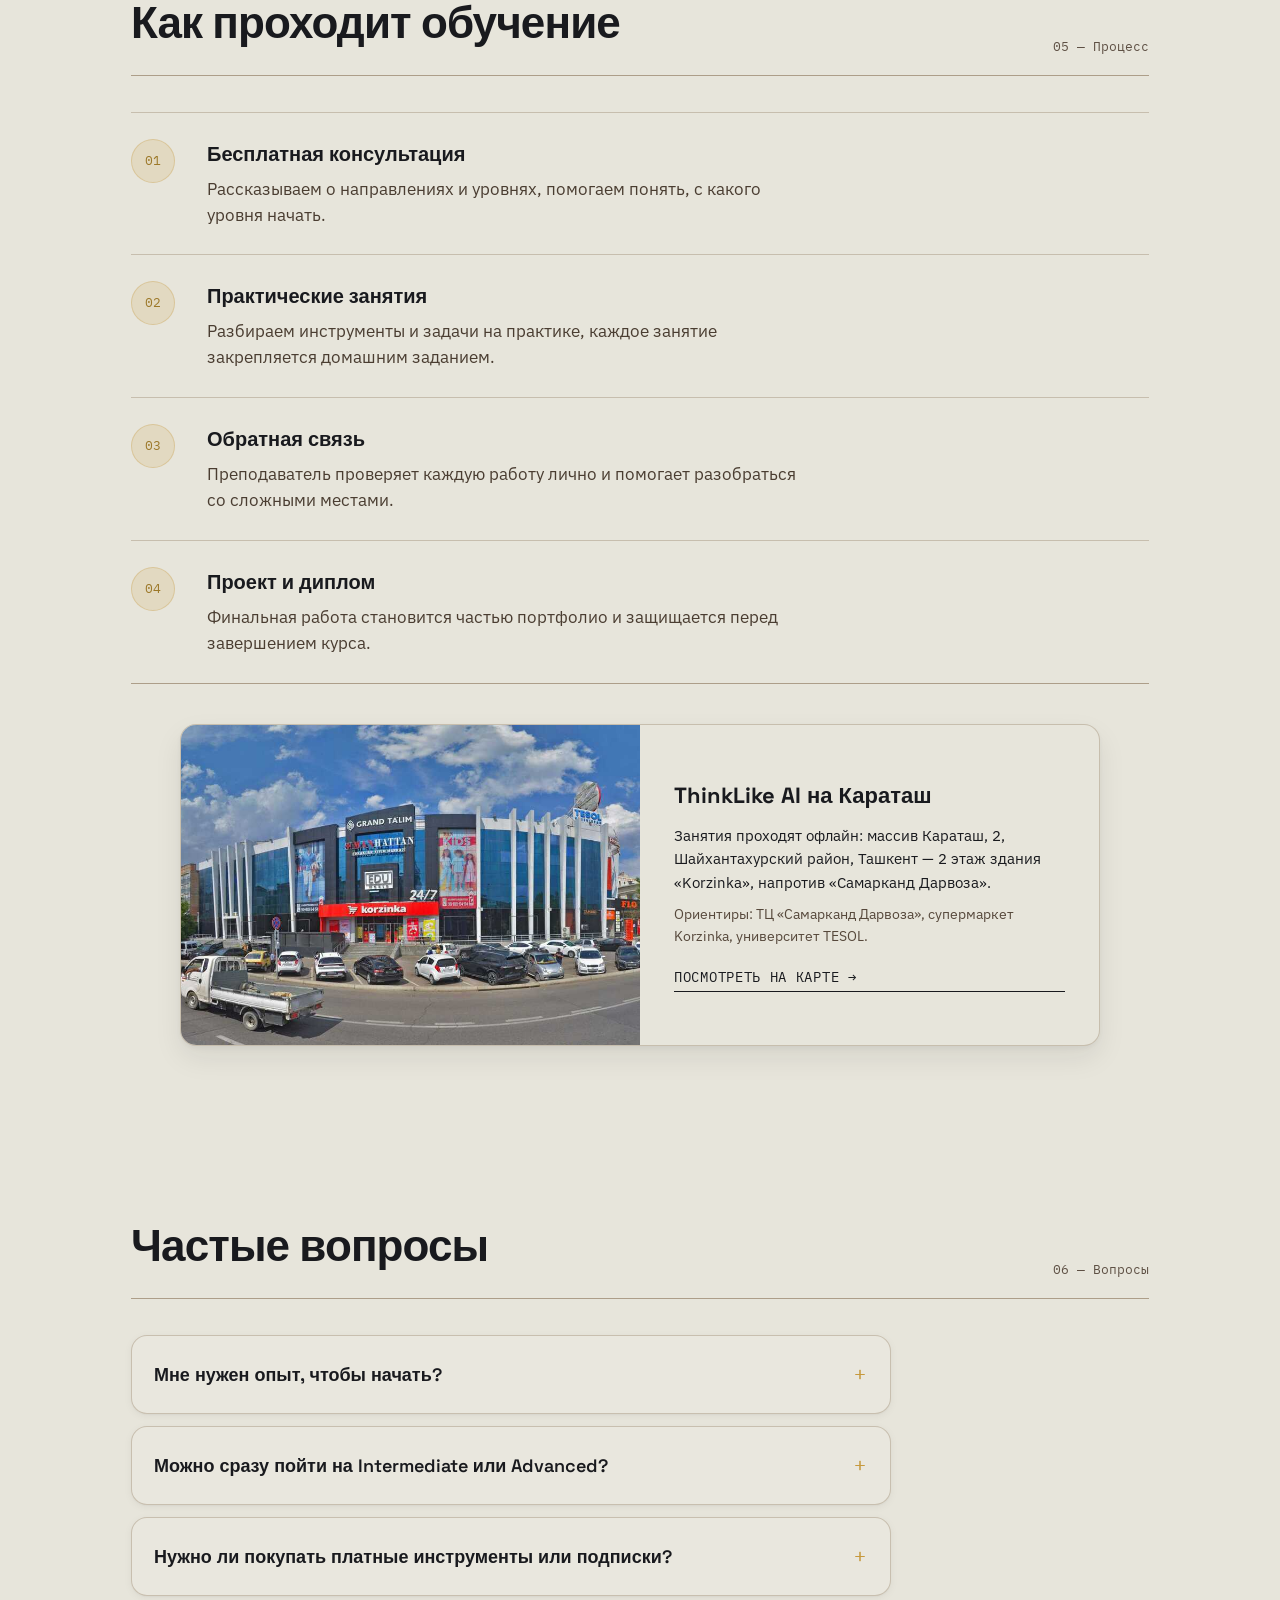
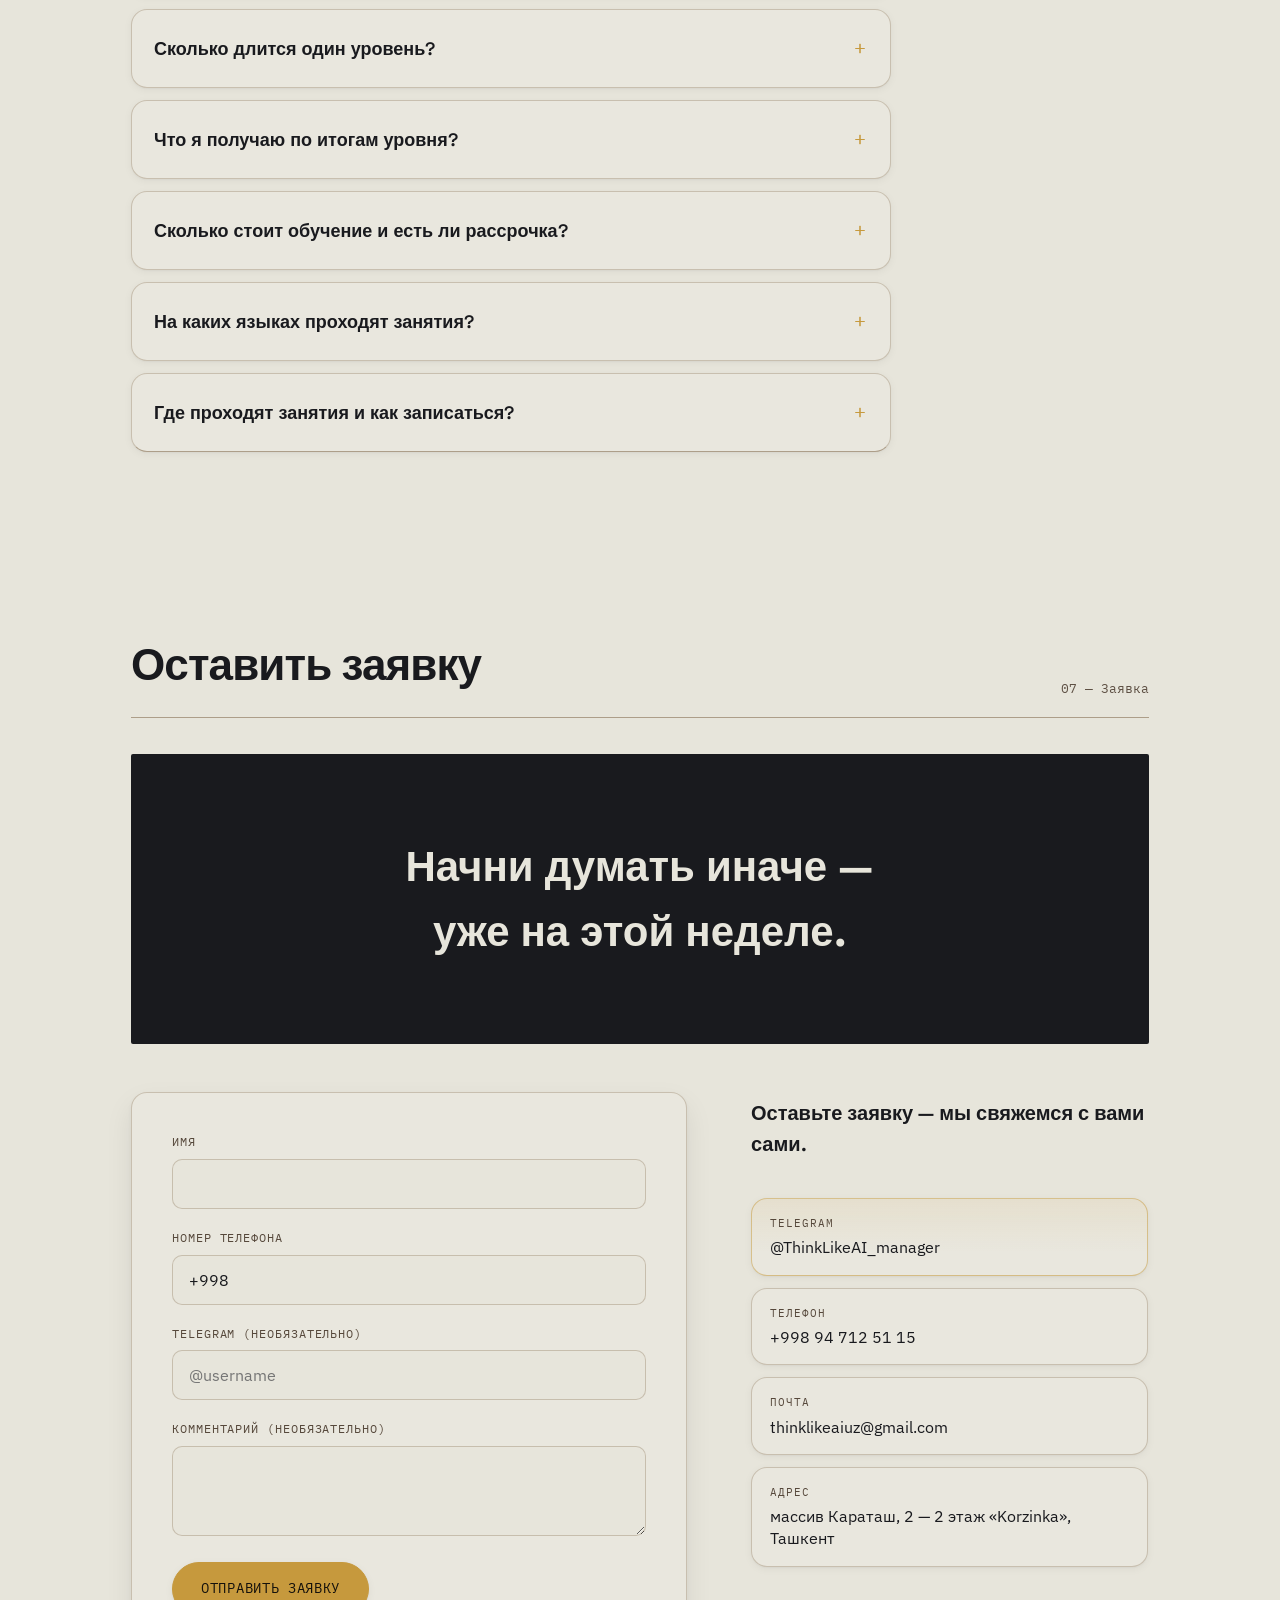
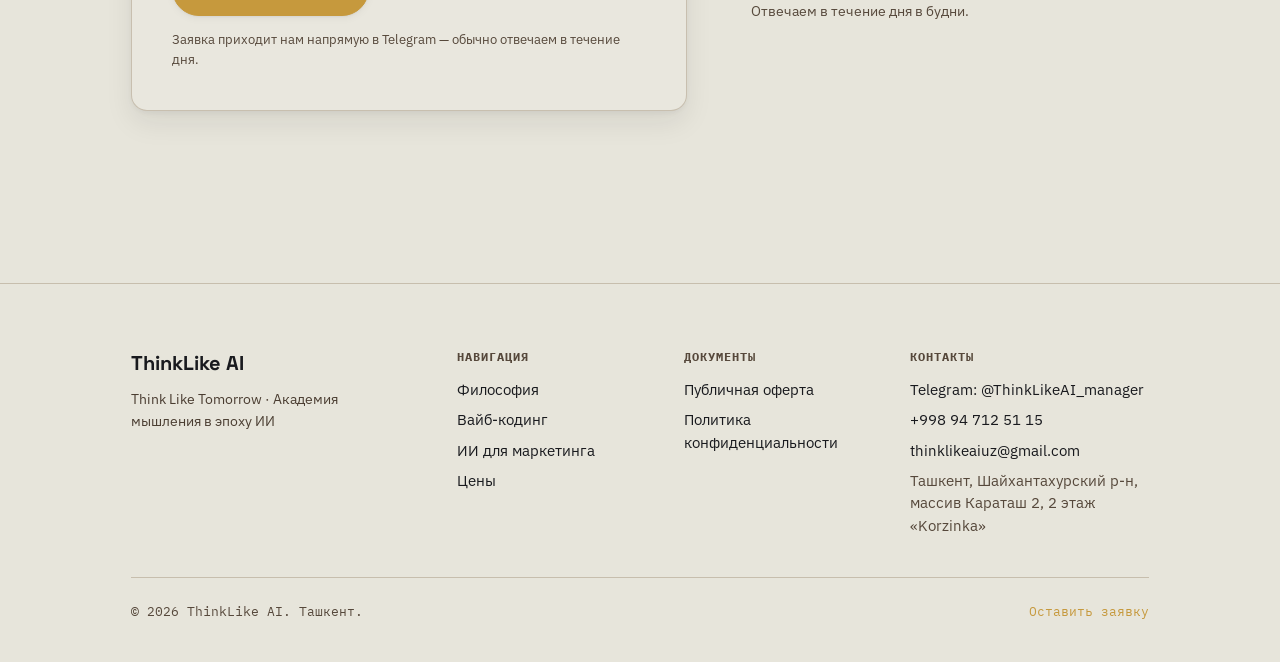
==== commit 79affc01: "Add files via upload" ====
--- a/index.html
+++ b/index.html
@@ -23,9 +23,12 @@
 <title>ThinkLike AI — Think Like Tomorrow</title>
 <meta name="description" content="ThinkLike AI — Think Like Tomorrow. Образовательный проект в Ташкенте, который учит не пользоваться нейросетями, а мыслить вместе с ними. ИИ для автоматизации и ИИ для маркетинга — от новичка до продвинутого уровня.">
 
+<link rel="canonical" href="https://thinklikeai.net/">
+
 <meta property="og:title" content="ThinkLike AI — Think Like Tomorrow">
 <meta property="og:description" content="Мы не учим пользоваться ИИ. Мы учим мыслить.">
 <meta property="og:type" content="website">
+<meta property="og:url" content="https://thinklikeai.net/">
 
 <script type="application/ld+json">
 {
@@ -183,7 +186,7 @@
       <a href="#philosophy" data-i18n="nav.philosophy">Философия</a>
       <a href="#programs" data-i18n="nav.programs">Курсы</a>
       <a href="#pricing" data-i18n="nav.pricing">Цены</a>
-      <a href="#process" data-i18n="nav.process">Как проходит</a>
+      <a href="#process" data-i18n="nav.process">Процесс обучения</a>
       <a href="#faq" data-i18n="nav.faq">Вопросы</a>
       <a href="#apply" data-i18n="nav.contact">Контакты</a>
       <div class="nav-contact-mobile">
@@ -199,19 +202,6 @@
       <div class="lang-switch" role="group" aria-label="Language">
         <button data-lang="ru" class="lang-btn is-active">RU</button>
         <button data-lang="uz" class="lang-btn">UZ</button>
-      </div>
-      <div class="contact-switch">
-        <button class="contact-toggle" type="button" aria-haspopup="true" aria-expanded="false" data-i18n="nav.contactBtn">Контакт</button>
-        <div class="contact-menu" role="menu">
-          <a class="contact-menu-item" href="https://t.me/ThinkLikeAI_manager" target="_blank" rel="noopener" role="menuitem">
-            <span class="contact-menu-label" data-i18n="contact.telegramLabel">Telegram</span>
-            <span class="contact-menu-value">@ThinkLikeAI_manager</span>
-          </a>
-          <a class="contact-menu-item" href="tel:+998947125115" role="menuitem">
-            <span class="contact-menu-label" data-i18n="contact.phoneLabel">Телефон</span>
-            <span class="contact-menu-value">+998 94 712 51 15</span>
-          </a>
-        </div>
       </div>
       <button id="themeToggle" class="theme-toggle" type="button" aria-pressed="false">
         <span class="theme-toggle-icon" aria-hidden="true">☾</span>
@@ -359,26 +349,24 @@
       <div class="levels">
         <div class="level">
           <span class="tag">Beginner</span>
-          <p data-i18n="prog.a1Desc">Соберёте своё первое веб-приложение, ни разу не написав код: опишете идею словами — ИИ соберёт рабочую страницу в Replit или Lovable. Подключите базу данных, чтобы форма реально сохраняла заявки, и опубликуете сайт по живой ссылке.</p>
+          <p data-i18n="prog.a1Short">Первое веб-приложение без единой строки кода: описываете идею словами — ИИ собирает рабочую страницу, вы подключаете базу и публикуете по живой ссылке.</p>
           <div class="tools" data-i18n="prog.a1Tools">Replit · Lovable · Claude Code</div>
-          <p class="objection" data-i18n="prog.a1Obj">«Я никогда не программировал(а)». Здесь и не придётся: весь уровень — это разговор с ИИ на обычном языке. Если можете объяснить идею другу — этого достаточно, чтобы получить рабочее приложение.</p>
           <div class="who" data-i18n="prog.a1Who">от 3 месяцев · 15 занятий · от 14 лет · без опыта</div>
         </div>
         <div class="level is-core">
           <span class="tag">Intermediate</span>
-          <p data-i18n="prog.a2Desc">Перейдёте от учебных прототипов к настоящим продуктам: освоите Claude Code и Cursor в режиме агента, спроектируете базу данных с несколькими связанными таблицами и подключите реальную оплату — Click.uz или Payme. Разберётесь с Git, как в настоящей команде разработки.</p>
+          <p data-i18n="prog.a2Short">От учебных прототипов к настоящим продуктам: агентный режим Claude Code и Cursor, база данных со связями, реальная оплата и работа с Git.</p>
           <div class="tools" data-i18n="prog.a2Tools">Claude Code · Cursor Agent · Click.uz / Payme</div>
-          <p class="objection" data-i18n="prog.a2Obj">«Мой прототип и так работает». Работает у вас на ноутбуке, в классе. Настоящий продукт должен пережить случайного пользователя со слабым интернетом и старым телефоном — этому и учит уровень.</p>
           <div class="who" data-i18n="prog.a2Who">от 3 месяцев · 15 занятий · после Beginner</div>
         </div>
         <div class="level">
           <span class="tag">Advanced</span>
-          <p data-i18n="prog.a3Desc">Запустите готовый SaaS-продукт: настроите CI/CD, чтобы изменения выкатывались без вашего участия, добавите подписку с реальной оплатой и доведёте систему до состояния, когда ей пользуются настоящие люди, а не только вы на демо.</p>
+          <p data-i18n="prog.a3Short">Запуск SaaS-продукта: CI/CD, подписка с оплатой и система, которой пользуются настоящие люди, а не только вы на демо.</p>
           <div class="tools" data-i18n="prog.a3Tools">CI/CD · Мульти-агентные системы · SaaS-биллинг</div>
-          <p class="objection" data-i18n="prog.a3Obj">«Для этого нужна команда разработчиков». После этого уровня — не нужна: вы сами спроектируете архитектуру, задеплоите и будете обслуживать продукт в одиночку.</p>
           <div class="who" data-i18n="prog.a3Who">от 3 месяцев · 15 занятий · после Intermediate</div>
         </div>
       </div>
+      <a class="btn-ghost direction-more" href="course-vibe-coding.html" data-i18n="prog.more">Подробнее о курсе →</a>
     </div>
 
     <div class="direction reveal" data-track="marketing">
@@ -390,27 +378,70 @@
       <div class="levels">
         <div class="level">
           <span class="tag">Beginner</span>
-          <p data-i18n="prog.m1Desc">Перестанете просить у чат-бота «напиши пост» и начнёте получать то, что нужно с первого раза. Научитесь готовить контент для соцсетей, рассылок и сайта, разберётесь, как люди находят вас в поиске.</p>
+          <p data-i18n="prog.m1Short">Промптинг, который даёт нужный результат с первого раза: контент для соцсетей, рассылок и сайта плюс основы того, как вас находят в поиске.</p>
           <div class="tools" data-i18n="prog.m1Tools">Промптинг · AI-контент · SEO основы</div>
-          <p class="objection" data-i18n="prog.m1Obj">«Я уже пользуюсь ChatGPT». Пользоваться и получать нужный результат — разное. Здесь вы уйдёте с планом продвижения для своего проекта, а не с папкой текстов, которые никуда не идут.</p>
           <div class="who" data-i18n="prog.m1Who">от 3 месяцев · 15 занятий · от 14 лет · без опыта</div>
         </div>
         <div class="level is-core">
           <span class="tag">Intermediate</span>
-          <p data-i18n="prog.m2Desc">Научитесь считать, а не угадывать: какая рассылка принесла деньги, какой канал тратит впустую. Настроите сайт так, чтобы вас находил не только Google, но и ИИ-поисковики, которыми уже пользуются ваши клиенты.</p>
+          <p data-i18n="prog.m2Short">Считать, а не угадывать: какой канал принёс деньги, а какой тратит впустую. Плюс сайт, который находят и Google, и ИИ-поисковики.</p>
           <div class="tools" data-i18n="prog.m2Tools">Техническое SEO · Email-кампании · AI-агенты</div>
-          <p class="objection" data-i18n="prog.m2Obj">«Через полгода всё устареет». Инструменты — да. Умение понять, что именно принесло деньги, и повторить это — нет. Мы учим второму, инструменты меняем по ходу.</p>
           <div class="who" data-i18n="prog.m2Who">от 3 месяцев · 15 занятий · после Beginner</div>
         </div>
         <div class="level">
           <span class="tag">Advanced</span>
-          <p data-i18n="prog.m3Desc">Соберёте маркетинг, где все каналы работают согласованно: ИИ ведёт клиента от первого касания до покупки, а вы контролируете риски — от неточных данных до репутации бренда.</p>
+          <p data-i18n="prog.m3Short">Маркетинг, где все каналы работают согласованно: ИИ ведёт клиента от первого касания до покупки, а вы держите риски под контролем.</p>
           <div class="tools" data-i18n="prog.m3Tools">MCP для martech · NIST AI RMF · Омниканальные системы</div>
-          <p class="objection" data-i18n="prog.m3Obj">«У меня нет технической команды». После этого уровня она и не понадобится: вы сами соберёте систему и сами будете ей управлять.</p>
           <div class="who" data-i18n="prog.m3Who">от 3 месяцев · 15 занятий · после Intermediate</div>
         </div>
       </div>
-    </div>
+      <a class="btn-ghost direction-more" href="course-marketing.html" data-i18n="prog.more">Подробнее о курсе →</a>
+    </div>
+  </div>
+</section>
+
+<section id="tools">
+  <div class="wrap">
+    <div class="section-head">
+      <h2 data-i18n="tools.h2">Инструменты, с которыми работаем</h2>
+      <span class="section-num" data-i18n="tools.num">03.6 — Инструменты</span>
+    </div>
+
+    <div class="tool-groups">
+      <div class="tool-card reveal">
+        <h3 data-i18n="prog.dir1Name">Вайб-кодинг</h3>
+        <p data-i18n="tools.d1">От первого прототипа до продукта, который платит за себя.</p>
+        <div class="tool-chips">
+          <span class="tool-chip">Replit</span>
+          <span class="tool-chip">Lovable</span>
+          <span class="tool-chip">Claude Code</span>
+          <span class="tool-chip">Cursor</span>
+          <span class="tool-chip">Git</span>
+          <span class="tool-chip" data-i18n="tools.db">Базы данных</span>
+          <span class="tool-chip">Click.uz</span>
+          <span class="tool-chip">Payme</span>
+          <span class="tool-chip">CI/CD</span>
+          <span class="tool-chip" data-i18n="tools.billing">SaaS-биллинг</span>
+        </div>
+      </div>
+      <div class="tool-card reveal">
+        <h3 data-i18n="prog.dir2Name">ИИ для маркетинга</h3>
+        <p data-i18n="tools.d2">От первого промпта до системы, которая ведёт клиента сама.</p>
+        <div class="tool-chips">
+          <span class="tool-chip" data-i18n="tools.prompting">Промптинг</span>
+          <span class="tool-chip" data-i18n="tools.aiContent">AI-контент</span>
+          <span class="tool-chip">SEO</span>
+          <span class="tool-chip" data-i18n="tools.techSeo">Техническое SEO</span>
+          <span class="tool-chip" data-i18n="tools.email">Email-кампании</span>
+          <span class="tool-chip" data-i18n="tools.agents">AI-агенты</span>
+          <span class="tool-chip">MCP</span>
+          <span class="tool-chip">NIST AI RMF</span>
+          <span class="tool-chip" data-i18n="tools.omni">Омниканальные системы</span>
+        </div>
+      </div>
+    </div>
+
+    <p class="tools-note" data-i18n="tools.note">Инструменты обновляются каждый набор: если завтра появится сервис, который делает то же самое лучше, вы разберётесь в нём за вечер — потому что понимаете, что именно он должен делать.</p>
   </div>
 </section>
 
@@ -523,6 +554,32 @@
           </ul>
           <a class="btn-ghost" href="#apply" data-program="Marketing-Advanced" data-i18n="price.cta">Записаться</a>
         </div>
+      </div>
+    </div>
+
+    <div class="pay-grid">
+      <div class="pay-card reveal">
+        <h4 data-i18n="pay.onlineTitle">Онлайн-оплата</h4>
+        <div class="pay-badges">
+          <span class="pay-badge">Payme</span>
+          <span class="pay-badge">Click</span>
+        </div>
+        <p data-i18n="pay.onlineDesc">Переводом через привычные приложения — квитанция остаётся у вас в истории платежей.</p>
+      </div>
+      <div class="pay-card reveal">
+        <h4 data-i18n="pay.cardTitle">Картой и переводом</h4>
+        <div class="pay-badges">
+          <span class="pay-badge">Uzcard</span>
+          <span class="pay-badge">Humo</span>
+        </div>
+        <p data-i18n="pay.cardDesc">Перевод на карту центра или оплата картой — реквизиты даём на консультации.</p>
+      </div>
+      <div class="pay-card reveal">
+        <h4 data-i18n="pay.cashTitle">Наличными в центре</h4>
+        <div class="pay-badges">
+          <span class="pay-badge" data-i18n="pay.cashBadge">Наличные</span>
+        </div>
+        <p data-i18n="pay.cashDesc">На месте, на Караташе — можно оплачивать помесячно, за каждый месяц уровня отдельно.</p>
       </div>
     </div>
   </div>
@@ -656,24 +713,24 @@
       <div class="apply-side reveal">
         <p class="lead" data-i18n="apply.sideLead">Оставьте заявку — мы свяжемся с вами сами.</p>
 
-        <ul class="contact-list">
-          <li>
-            <span class="contact-k" data-i18n="contact.telegramLabel">Telegram</span>
-            <a href="https://t.me/ThinkLikeAI_manager" target="_blank" rel="noopener">@ThinkLikeAI_manager</a>
-          </li>
-          <li>
-            <span class="contact-k" data-i18n="contact.phoneLabel">Телефон</span>
-            <a href="tel:+998947125115">+998 94 712 51 15</a>
-          </li>
-          <li>
-            <span class="contact-k" data-i18n="contact.emailLabel">Почта</span>
-            <a href="mailto:thinklikeaiuz@gmail.com">thinklikeaiuz@gmail.com</a>
-          </li>
-          <li>
-            <span class="contact-k" data-i18n="contact.addressLabel">Адрес</span>
-            <span data-i18n="contact.address">массив Караташ, 2, Шайхантахурский р-н, Ташкент (м. «Дружба народов»)</span>
-          </li>
-        </ul>
+        <div class="contact-tiles">
+          <a class="contact-tile is-primary" href="https://t.me/ThinkLikeAI_manager" target="_blank" rel="noopener">
+            <span class="ct-k" data-i18n="contact.telegramLabel">Telegram</span>
+            <span class="ct-v">@ThinkLikeAI_manager</span>
+          </a>
+          <a class="contact-tile" href="tel:+998947125115">
+            <span class="ct-k" data-i18n="contact.phoneLabel">Телефон</span>
+            <span class="ct-v">+998 94 712 51 15</span>
+          </a>
+          <a class="contact-tile" href="mailto:thinklikeaiuz@gmail.com">
+            <span class="ct-k" data-i18n="contact.emailLabel">Почта</span>
+            <span class="ct-v">thinklikeaiuz@gmail.com</span>
+          </a>
+          <a class="contact-tile" href="https://www.google.com/maps?q=41.3162672,69.2329414" target="_blank" rel="noopener">
+            <span class="ct-k" data-i18n="contact.addressLabel">Адрес</span>
+            <span class="ct-v" data-i18n="contact.addressShort">массив Караташ, 2 — 2 этаж «Korzinka», Ташкент</span>
+          </a>
+        </div>
 
         <p class="apply-note" data-i18n="apply.note">Отвечаем в течение дня в будни.</p>
       </div>
@@ -691,8 +748,14 @@
       <div class="foot-col">
         <h5 data-i18n="foot.navTitle">Навигация</h5>
         <a href="#philosophy" data-i18n="nav.philosophy">Философия</a>
-        <a href="#programs" data-i18n="nav.programs">Курсы</a>
+        <a href="course-vibe-coding.html" data-i18n="prog.dir1Name">Вайб-кодинг</a>
+        <a href="course-marketing.html" data-i18n="prog.dir2Name">ИИ для маркетинга</a>
         <a href="#pricing" data-i18n="nav.pricing">Цены</a>
+      </div>
+      <div class="foot-col">
+        <h5 data-i18n="foot.legalTitle">Документы</h5>
+        <a href="offer.html" data-i18n="foot.offer">Публичная оферта</a>
+        <a href="privacy.html" data-i18n="foot.privacy">Политика конфиденциальности</a>
       </div>
       <div class="foot-col">
         <h5 data-i18n="foot.contactTitle">Контакты</h5>
--- a/style.css
+++ b/style.css
@@ -2128,3 +2128,664 @@
     color:var(--ink-soft);
   }
 }
+
+/* ============================================================
+   23 — СОВРЕМЕННЫЙ СЛОЙ (2026)
+   Живёт в самом конце файла и переопределяет всё выше по каскаду.
+   Задача слоя: мягкая глубина вместо плоских рамок, спокойный
+   вертикальный ритм вместо провалов пустоты, стеклянная шапка,
+   аккуратные состояния наведения. Палитра бренда не меняется —
+   меняется то, как она подана.
+   ============================================================ */
+
+:root{
+  --r-sm: 10px;
+  --r-md: 16px;
+  --r-lg: 22px;
+  --r-pill: 999px;
+
+  --sh-1: 0 1px 2px rgba(25,26,30,.04), 0 2px 8px rgba(25,26,30,.05);
+  --sh-2: 0 2px 6px rgba(25,26,30,.05), 0 12px 28px rgba(25,26,30,.08);
+  --sh-3: 0 6px 16px rgba(25,26,30,.08), 0 24px 56px rgba(25,26,30,.12);
+  --sh-gold: 0 8px 24px rgba(198,153,61,.28);
+
+  --edge: color-mix(in srgb, var(--line) 55%, transparent);
+  --surface: color-mix(in srgb, var(--paper) 92%, #fff 8%);
+}
+:root[data-theme="dark"]{
+  --sh-1: 0 1px 2px rgba(0,0,0,.3), 0 2px 8px rgba(0,0,0,.28);
+  --sh-2: 0 2px 6px rgba(0,0,0,.34), 0 12px 28px rgba(0,0,0,.4);
+  --sh-3: 0 6px 16px rgba(0,0,0,.4), 0 24px 56px rgba(0,0,0,.5);
+  --sh-gold: 0 8px 28px rgba(198,153,61,.22);
+  --surface: color-mix(in srgb, var(--paper) 88%, #fff 6%);
+}
+
+/* Точечная текстура была слишком заметной и «шумела» под текстом */
+body::before{ opacity:.5; }
+
+/* --- Вертикальный ритм: секции были разрежены до провалов --- */
+section{ padding:clamp(48px,6.5vw,92px) 0; }
+#manifesto{ padding:clamp(56px,8vw,104px) 0; }
+#ai-test .wrap{ padding-top:0; padding-bottom:clamp(24px,4vw,40px); }
+
+.section-head{ margin-bottom:clamp(24px,3vw,36px); padding-bottom:18px; }
+.section-head h2{ letter-spacing:-0.02em; }
+
+/* ============================================================
+   ШАПКА — стекло
+   ============================================================ */
+.nav{
+  background:color-mix(in srgb, var(--paper) 78%, transparent);
+  -webkit-backdrop-filter:saturate(180%) blur(14px);
+  backdrop-filter:saturate(180%) blur(14px);
+  border-bottom:1px solid var(--edge);
+}
+[data-theme="dark"] .nav{
+  background:color-mix(in srgb, var(--paper) 74%, transparent);
+}
+.nav-links a{ opacity:.68; }
+.nav-links a:hover{ opacity:1; }
+
+.nav-cta{
+  border-radius:var(--r-pill);
+  padding:11px 20px;
+  box-shadow:var(--sh-1);
+  transition:transform var(--t-fast) var(--ease-out), box-shadow var(--t-fast) var(--ease-out);
+}
+.nav-cta:hover{ transform:translateY(-1px); box-shadow:var(--sh-2); }
+
+.lang-switch{ border-radius:var(--r-pill); border-color:var(--edge); overflow:hidden; }
+.lang-btn{ padding:7px 12px; }
+.theme-toggle{ border-radius:var(--r-pill); border-color:var(--edge); }
+
+/* ============================================================
+   КНОПКИ
+   ============================================================ */
+.btn-primary,
+button.btn-primary{
+  border-radius:var(--r-pill);
+  padding:15px 28px;
+  box-shadow:var(--sh-1);
+  transition:transform var(--t-fast) var(--ease-out),
+             box-shadow var(--t-fast) var(--ease-out),
+             background var(--t-fast) var(--ease-out);
+}
+.btn-primary:hover,
+button.btn-primary:hover{ transform:translateY(-2px); box-shadow:var(--sh-gold); }
+.btn-primary:active,
+button.btn-primary:active{ transform:translateY(0); }
+
+.float-cta{
+  border-radius:var(--r-pill);
+  box-shadow:var(--sh-3);
+  font-weight:500;
+}
+
+/* ============================================================
+   HERO — вместо обводки по буквам мягкая подложка и чистый шрифт
+   ============================================================ */
+.hero{ padding-top:clamp(56px,8vw,104px); padding-bottom:clamp(48px,7vw,88px); }
+
+.hero-scrim{
+  opacity:1;
+  background:
+    linear-gradient(180deg,
+      rgba(12,10,7,.62) 0%,
+      rgba(12,10,7,.44) 42%,
+      rgba(12,10,7,.58) 78%,
+      var(--paper) 100%),
+    linear-gradient(90deg, rgba(12,10,7,.55) 0%, rgba(12,10,7,.12) 62%, transparent 100%);
+}
+.hero-video{ filter:saturate(.8) contrast(1.02) brightness(.92); }
+[data-theme="dark"] .hero-video{ filter:saturate(.7) contrast(1.03) brightness(.62); }
+
+.hero h1{ letter-spacing:-0.03em; line-height:1.02; }
+.hero h1 .plate,
+.hero h1 mark{
+  text-shadow:0 2px 18px rgba(0,0,0,.55), 0 1px 3px rgba(0,0,0,.5);
+}
+.hero h1 mark{ text-shadow:0 2px 20px rgba(0,0,0,.5); }
+
+.hero .eyebrow,
+.hero-sub,
+.hero .btn-ghost{
+  text-shadow:0 1px 12px rgba(0,0,0,.55), 0 1px 2px rgba(0,0,0,.45);
+}
+.hero-sub{ font-size:clamp(16px,1.5vw,19px); max-width:56ch; }
+.hero-word{ opacity:.05; }
+
+.hero-row{ gap:22px; align-items:center; }
+
+.hero-meta{
+  grid-template-columns:repeat(3,1fr);
+  gap:14px;
+  border-top:none;
+  padding-top:0;
+  margin-top:44px;
+  text-shadow:none;
+}
+@media (max-width:600px){ .hero-meta{ grid-template-columns:1fr; } }
+.hero-meta b{ text-shadow:none; font-size:24px; }
+.hero-meta > div{
+  background:rgba(20,17,12,.42);
+  -webkit-backdrop-filter:blur(8px);
+  backdrop-filter:blur(8px);
+  border:1px solid rgba(245,241,230,.16);
+  border-radius:var(--r-md);
+  padding:16px 18px;
+}
+.hero-meta b{ color:#F5F1E6; }
+.hero-meta span{ color:rgba(245,241,230,.74); }
+
+/* ============================================================
+   КАРТОЧКИ — общая пластика: радиус, мягкая тень, подъём
+   ============================================================ */
+.card,
+.icon-card,
+.quiz-card,
+.level,
+.faq-item,
+.apply-form,
+.location-card,
+.tool-card,
+.pay-card,
+.contact-tile{
+  border-radius:var(--r-md);
+}
+
+/* Философия: наклон «стикеров» убран — он читался как небрежность */
+.card{
+  background:var(--surface);
+  border:1px solid var(--edge);
+  box-shadow:var(--sh-1);
+  padding:28px 24px 30px;
+  transition:transform var(--t-fast) var(--ease-out), box-shadow var(--t-fast) var(--ease-out);
+}
+.card:nth-child(odd),
+.card:nth-child(even){ transform:none; }
+.card:hover{ transform:translateY(-4px); box-shadow:var(--sh-2); }
+.card .pin{ background:var(--signal); box-shadow:0 0 0 4px color-mix(in srgb, var(--signal) 18%, transparent); }
+
+/* Квиз */
+.quiz-card{
+  border-radius:var(--r-lg);
+  box-shadow:var(--sh-3);
+  border:1px solid rgba(245,241,230,.08);
+  background:
+    radial-gradient(120% 140% at 12% -10%, rgba(198,153,61,.18) 0%, transparent 55%),
+    var(--ink);
+}
+[data-theme="dark"] .quiz-card{
+  background:
+    radial-gradient(120% 140% at 12% -10%, rgba(198,153,61,.16) 0%, transparent 55%),
+    #0B0805;
+}
+.quiz-option{ border-radius:var(--r-sm); transition:border-color var(--t-fast) var(--ease-out), background var(--t-fast) var(--ease-out), transform var(--t-fast) var(--ease-out); }
+.quiz-option:hover{ transform:translateY(-1px); background:rgba(231,229,219,.16); }
+
+/* Уровни курсов: вместо сетки в 1px — отдельные карточки */
+.levels{
+  background:none;
+  border:none;
+  gap:16px;
+}
+.level{
+  background:var(--surface);
+  border:1px solid var(--edge);
+  box-shadow:var(--sh-1);
+  transition:transform var(--t-fast) var(--ease-out), box-shadow var(--t-fast) var(--ease-out);
+}
+.level:hover{ transform:translateY(-3px); box-shadow:var(--sh-2); }
+.level.is-core{
+  border-color:color-mix(in srgb, var(--signal) 55%, transparent);
+  box-shadow:var(--sh-2);
+}
+.level .tag{
+  display:inline-block;
+  border-radius:var(--r-pill);
+  padding:5px 12px;
+  background:color-mix(in srgb, var(--signal) 14%, transparent);
+  color:var(--signal-2);
+  border:1px solid color-mix(in srgb, var(--signal) 34%, transparent);
+}
+.level.is-core .tag{ background:color-mix(in srgb, var(--signal) 22%, transparent); color:var(--signal); }
+.level p.objection{ border-radius:var(--r-sm); }
+
+.direction-photo{ border-radius:var(--r-md); box-shadow:var(--sh-1); filter:none; }
+.filter-tab{ border-color:var(--edge); transition:all var(--t-fast) var(--ease-out); }
+.filter-tab:hover{ transform:translateY(-1px); }
+
+/* Форматы обучения */
+.icon-card{
+  background:var(--surface);
+  border:1px solid var(--edge);
+  box-shadow:var(--sh-1);
+  transition:transform var(--t-fast) var(--ease-out), box-shadow var(--t-fast) var(--ease-out);
+}
+.icon-card:hover{ transform:translateY(-3px); box-shadow:var(--sh-2); }
+
+/* Цены */
+.price-grid .level{ padding-top:30px; }
+.price-num{ letter-spacing:-0.02em; }
+.price-note{ border-radius:var(--r-sm); }
+
+/* Процесс */
+.step{ transition:transform var(--t-fast) var(--ease-out); }
+.step:hover{ transform:translateX(3px); }
+.step{ grid-template-columns:56px 1fr; gap:20px; border-top-color:var(--edge); }
+.step .n{
+  display:inline-flex;
+  align-items:center;
+  justify-content:center;
+  width:44px;
+  height:44px;
+  padding:0;
+  border-radius:var(--r-pill);
+  background:color-mix(in srgb, var(--signal) 16%, transparent);
+  border:1px solid color-mix(in srgb, var(--signal) 30%, transparent);
+  color:var(--signal-2);
+  font-size:13px;
+}
+
+.location-card{
+  overflow:hidden;
+  border:1px solid var(--edge);
+  box-shadow:var(--sh-2);
+}
+
+/* FAQ */
+.faq-item{
+  border:1px solid var(--edge);
+  background:var(--surface);
+  box-shadow:var(--sh-1);
+  padding:4px 22px;
+  margin-bottom:12px;
+  transition:box-shadow var(--t-fast) var(--ease-out), border-color var(--t-fast) var(--ease-out);
+}
+.faq-item:hover{ box-shadow:var(--sh-2); }
+.faq-item[open]{ border-color:color-mix(in srgb, var(--signal) 40%, transparent); }
+.faq-item summary{ border:none; }
+.faq-list{ border:none; }
+
+/* ============================================================
+   ФОРМА ЗАЯВКИ
+   ============================================================ */
+.apply-form{
+  background:var(--surface);
+  border:1px solid var(--edge);
+  box-shadow:var(--sh-2);
+  padding:clamp(26px,4vw,40px);
+  gap:20px;
+}
+.apply-form input,
+.apply-form textarea{
+  border-radius:var(--r-sm);
+  border-color:var(--edge);
+  padding:14px 16px;
+  background:var(--paper);
+}
+.apply-form input:focus,
+.apply-form textarea:focus{
+  border-color:var(--signal);
+  box-shadow:0 0 0 4px color-mix(in srgb, var(--signal) 16%, transparent);
+}
+.apply-form label > span{
+  font-family:var(--mono);
+  font-size:11.5px;
+  letter-spacing:.08em;
+  text-transform:uppercase;
+  color:var(--ink-soft);
+}
+
+/* ============================================================
+   НОВОЕ: сетка инструментов
+   ============================================================ */
+.tool-groups{ display:grid; gap:18px; grid-template-columns:repeat(2,1fr); }
+@media (max-width:820px){ .tool-groups{ grid-template-columns:1fr; } }
+
+.tool-card{
+  background:var(--surface);
+  border:1px solid var(--edge);
+  box-shadow:var(--sh-1);
+  padding:26px 24px 28px;
+}
+.tool-card h3{
+  font-family:var(--display);
+  font-size:19px;
+  font-weight:700;
+  margin-bottom:4px;
+}
+.tool-card > p{
+  color:var(--ink-soft);
+  font-size:14.5px;
+  margin-bottom:18px;
+}
+.tool-chips{ display:flex; flex-wrap:wrap; gap:8px; }
+.tool-chip{
+  font-family:var(--mono);
+  font-size:12.5px;
+  letter-spacing:.02em;
+  padding:8px 14px;
+  border-radius:var(--r-pill);
+  border:1px solid var(--edge);
+  background:var(--paper);
+  color:var(--ink);
+  transition:transform var(--t-fast) var(--ease-out), border-color var(--t-fast) var(--ease-out);
+}
+.tool-chip:hover{ transform:translateY(-2px); border-color:var(--signal); }
+.tools-note{
+  margin-top:20px;
+  color:var(--ink-soft);
+  font-size:14.5px;
+  max-width:70ch;
+}
+
+/* ============================================================
+   НОВОЕ: способы оплаты
+   ============================================================ */
+.pay-grid{ display:grid; grid-template-columns:repeat(3,1fr); gap:16px; }
+@media (max-width:820px){ .pay-grid{ grid-template-columns:1fr; } }
+
+.pay-card{
+  background:var(--surface);
+  border:1px solid var(--edge);
+  box-shadow:var(--sh-1);
+  padding:24px 22px;
+}
+.pay-card h4{
+  font-family:var(--mono);
+  font-size:12px;
+  text-transform:uppercase;
+  letter-spacing:.08em;
+  color:var(--ink-soft);
+  margin-bottom:12px;
+}
+.pay-badges{ display:flex; flex-wrap:wrap; gap:8px; margin-bottom:12px; }
+.pay-badge{
+  font-family:var(--mono);
+  font-size:12.5px;
+  padding:7px 13px;
+  border-radius:var(--r-sm);
+  border:1px solid var(--edge);
+  background:var(--paper);
+}
+.pay-card p{ color:var(--ink-soft); font-size:14.5px; }
+
+/* ============================================================
+   НОВОЕ: контакт-плитки (заменяют тесный список ключ-значение)
+   ============================================================ */
+.contact-tiles{
+  display:grid;
+  grid-template-columns:repeat(2,1fr);
+  gap:12px;
+  margin:24px 0 20px;
+}
+@media (max-width:560px){ .contact-tiles{ grid-template-columns:1fr; } }
+.contact-tiles.is-wide{ grid-template-columns:1fr; }
+
+.contact-tile{
+  display:flex;
+  flex-direction:column;
+  gap:5px;
+  padding:16px 18px;
+  background:var(--surface);
+  border:1px solid var(--edge);
+  box-shadow:var(--sh-1);
+  text-decoration:none;
+  color:var(--ink);
+  transition:transform var(--t-fast) var(--ease-out),
+             box-shadow var(--t-fast) var(--ease-out),
+             border-color var(--t-fast) var(--ease-out);
+}
+a.contact-tile:hover{
+  transform:translateY(-3px);
+  box-shadow:var(--sh-2);
+  border-color:var(--signal);
+  text-decoration:none;
+  background-size:0 0;
+}
+.contact-tile .ct-k{
+  font-family:var(--mono);
+  font-size:11px;
+  text-transform:uppercase;
+  letter-spacing:.09em;
+  color:var(--ink-soft);
+}
+.contact-tile .ct-v{
+  font-size:15.5px;
+  line-height:1.4;
+  color:var(--ink);
+  overflow-wrap:break-word;
+}
+/* в узкой колонке рядом с формой плитки идут в одну колонку —
+   иначе @ник и почта переносятся посреди слова */
+.apply-side .contact-tiles{ grid-template-columns:1fr; }
+.contact-tile.is-primary{
+  border-color:color-mix(in srgb, var(--signal) 50%, transparent);
+  background:
+    linear-gradient(180deg, color-mix(in srgb, var(--signal) 10%, transparent) 0%, transparent 70%),
+    var(--surface);
+}
+
+/* ============================================================
+   НОВОЕ: подстраницы (курсы, оферта, политика)
+   ============================================================ */
+.page-hero{
+  padding:clamp(40px,6vw,80px) 0 clamp(24px,3vw,36px);
+  border-bottom:1px solid var(--edge);
+  background:
+    radial-gradient(90% 120% at 85% -20%, color-mix(in srgb, var(--signal) 12%, transparent) 0%, transparent 60%);
+}
+.crumbs{
+  font-family:var(--mono);
+  font-size:12px;
+  text-transform:uppercase;
+  letter-spacing:.08em;
+  color:var(--ink-soft);
+  margin-bottom:18px;
+  display:flex;
+  gap:8px;
+  align-items:center;
+  flex-wrap:wrap;
+}
+.crumbs a{ color:var(--ink-soft); text-decoration:none; border-bottom:1px solid var(--edge); }
+.crumbs a:hover{ color:var(--signal); border-bottom-color:var(--signal); }
+.page-hero h1{
+  font-family:var(--display);
+  font-weight:700;
+  font-size:clamp(30px,5vw,54px);
+  letter-spacing:-0.025em;
+  line-height:1.06;
+  max-width:20ch;
+}
+.page-hero .page-lead{
+  margin-top:16px;
+  color:var(--ink-soft);
+  font-size:clamp(16px,1.6vw,19px);
+  max-width:62ch;
+}
+.page-facts{
+  display:flex;
+  flex-wrap:wrap;
+  gap:10px;
+  margin-top:24px;
+}
+.page-fact{
+  font-family:var(--mono);
+  font-size:12.5px;
+  padding:9px 15px;
+  border-radius:var(--r-pill);
+  border:1px solid var(--edge);
+  background:var(--surface);
+  box-shadow:var(--sh-1);
+}
+
+/* длинный юридический текст */
+.legal{ max-width:78ch; }
+.legal h2{
+  font-family:var(--display);
+  font-size:clamp(20px,2.4vw,26px);
+  font-weight:700;
+  letter-spacing:-0.01em;
+  margin:38px 0 12px;
+}
+.legal h3{
+  font-family:var(--display);
+  font-size:17px;
+  font-weight:600;
+  margin:24px 0 8px;
+}
+.legal p{ margin-bottom:12px; color:var(--ink); line-height:1.65; }
+.legal ul, .legal ol{ margin:0 0 14px 22px; }
+.legal li{ margin-bottom:7px; line-height:1.6; }
+.legal .legal-meta{
+  font-family:var(--mono);
+  font-size:12.5px;
+  color:var(--ink-soft);
+  padding:14px 18px;
+  border-radius:var(--r-sm);
+  border:1px solid var(--edge);
+  background:var(--surface);
+  margin-bottom:28px;
+}
+.legal .fillin{
+  background:color-mix(in srgb, var(--signal) 18%, transparent);
+  border-bottom:1px dashed var(--signal);
+  padding:1px 5px;
+  border-radius:3px;
+  font-family:var(--mono);
+  font-size:.92em;
+}
+
+/* блок «дальше» в конце подстраницы */
+.page-cta{
+  margin-top:clamp(40px,6vw,72px);
+  padding:clamp(30px,4vw,48px);
+  border-radius:var(--r-lg);
+  border:1px solid var(--edge);
+  box-shadow:var(--sh-2);
+  background:
+    radial-gradient(110% 150% at 8% -20%, rgba(198,153,61,.2) 0%, transparent 58%),
+    var(--ink);
+  color:#F1EAD9;
+  display:flex;
+  flex-wrap:wrap;
+  align-items:center;
+  justify-content:space-between;
+  gap:22px;
+}
+[data-theme="dark"] .page-cta{
+  background:
+    radial-gradient(110% 150% at 8% -20%, rgba(198,153,61,.18) 0%, transparent 58%),
+    #0B0805;
+}
+.page-cta h2{
+  font-family:var(--display);
+  font-size:clamp(21px,2.6vw,30px);
+  font-weight:700;
+  letter-spacing:-0.02em;
+  max-width:22ch;
+  color:#F1EAD9;
+}
+.page-cta p{ margin-top:8px; color:#C7BBA6; font-size:15px; max-width:46ch; }
+
+/* модуль курса на подстранице */
+.module{
+  border:1px solid var(--edge);
+  border-radius:var(--r-md);
+  background:var(--surface);
+  box-shadow:var(--sh-1);
+  padding:28px 26px 30px;
+  margin-bottom:18px;
+}
+.module-head{
+  display:flex;
+  align-items:baseline;
+  gap:14px;
+  flex-wrap:wrap;
+  margin-bottom:14px;
+}
+.module-head .tag{
+  font-family:var(--mono);
+  font-size:11.5px;
+  text-transform:uppercase;
+  letter-spacing:.08em;
+  padding:5px 12px;
+  border-radius:var(--r-pill);
+  background:color-mix(in srgb, var(--signal) 14%, transparent);
+  border:1px solid color-mix(in srgb, var(--signal) 34%, transparent);
+  color:var(--signal-2);
+}
+.module-head h3{
+  font-family:var(--display);
+  font-size:21px;
+  font-weight:700;
+  letter-spacing:-0.01em;
+}
+.module > p{ color:var(--ink); margin-bottom:16px; max-width:72ch; }
+.module-list{ list-style:none; margin:0 0 16px; }
+.module-list li{
+  position:relative;
+  padding:8px 0 8px 26px;
+  border-top:1px solid var(--edge);
+  line-height:1.5;
+}
+.module-list li:first-child{ border-top:none; }
+.module-list li::before{
+  content:"";
+  position:absolute;
+  left:6px; top:17px;
+  width:6px; height:6px;
+  border-radius:50%;
+  background:var(--signal);
+}
+.module-foot{
+  display:flex;
+  flex-wrap:wrap;
+  gap:10px 20px;
+  padding-top:14px;
+  border-top:1px solid var(--edge);
+  font-family:var(--mono);
+  font-size:12.5px;
+  color:var(--ink-soft);
+}
+
+/* ============================================================
+   ПОДВАЛ
+   ============================================================ */
+footer{ border-top:1px solid var(--edge); }
+.foot-col a{ transition:color var(--t-fast) var(--ease-out); }
+.foot-legal{ display:flex; flex-wrap:wrap; gap:8px 18px; margin-top:6px; }
+.foot-row{ border-top:1px solid var(--edge); }
+
+/* ============================================================
+   ТОСТ
+   ============================================================ */
+.toast{ border-radius:var(--r-pill); box-shadow:var(--sh-3); }
+.toast-icon{ border-radius:var(--r-pill); }
+
+@media (prefers-reduced-motion:reduce){
+  .card:hover, .level:hover, .icon-card:hover, .step:hover,
+  .contact-tile:hover, .tool-chip:hover, .btn-primary:hover{ transform:none; }
+}
+
+/* подвал теперь в 4 колонки: бренд + навигация + документы + контакты */
+.foot-grid{ grid-template-columns:1.5fr 1fr 1fr 1.2fr; gap:28px; }
+@media (max-width:980px){ .foot-grid{ grid-template-columns:1fr 1fr; } }
+@media (max-width:640px){ .foot-grid{ grid-template-columns:1fr; } }
+
+/* ссылка «Подробнее о курсе» под блоком уровней */
+.direction-more{ display:inline-block; margin-top:22px; }
+
+/* «частое сомнение» внутри модуля на странице курса — та же подача,
+   что и в карточках уровней на главной */
+.module p.objection{
+  margin:4px 0 18px;
+  padding:14px 18px;
+  border-left:2px solid var(--signal);
+  border-radius:var(--r-sm);
+  background:color-mix(in srgb, var(--signal) 9%, transparent);
+  color:var(--ink);
+  font-size:15px;
+  line-height:1.55;
+}
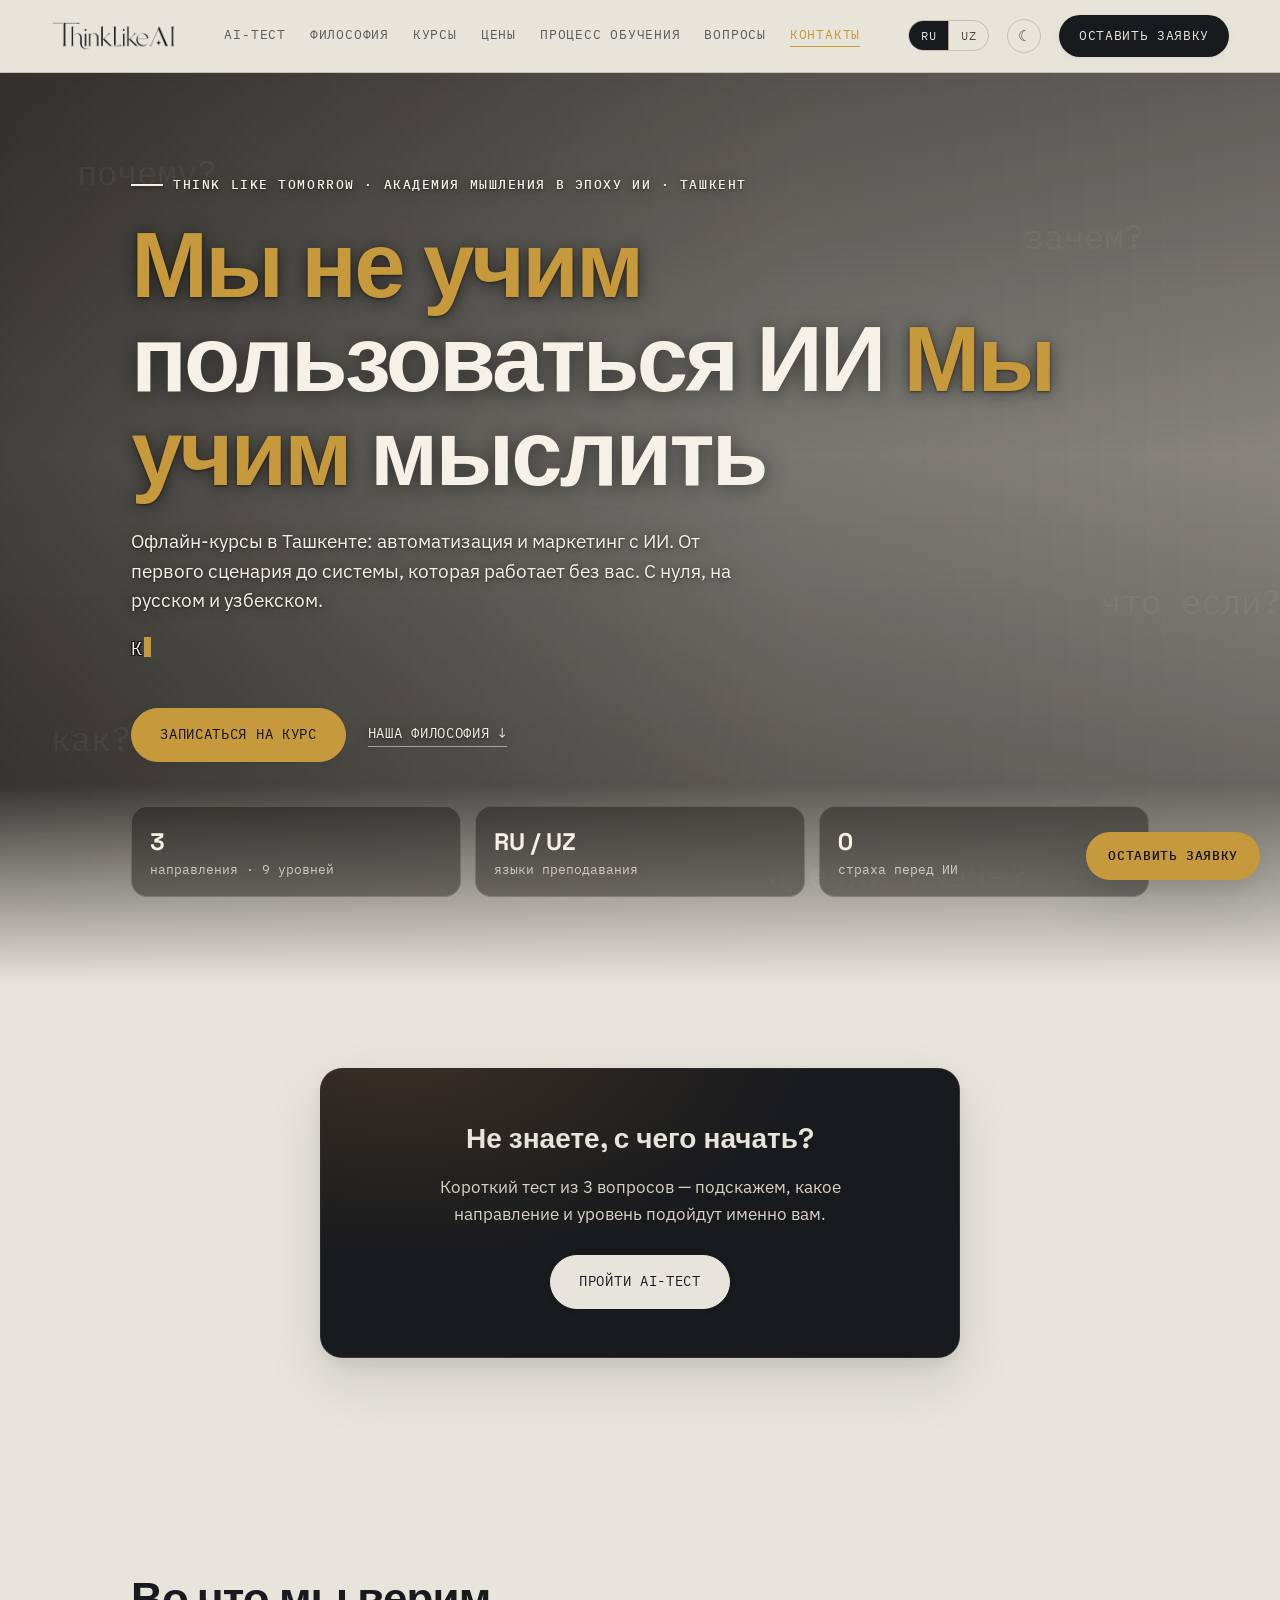
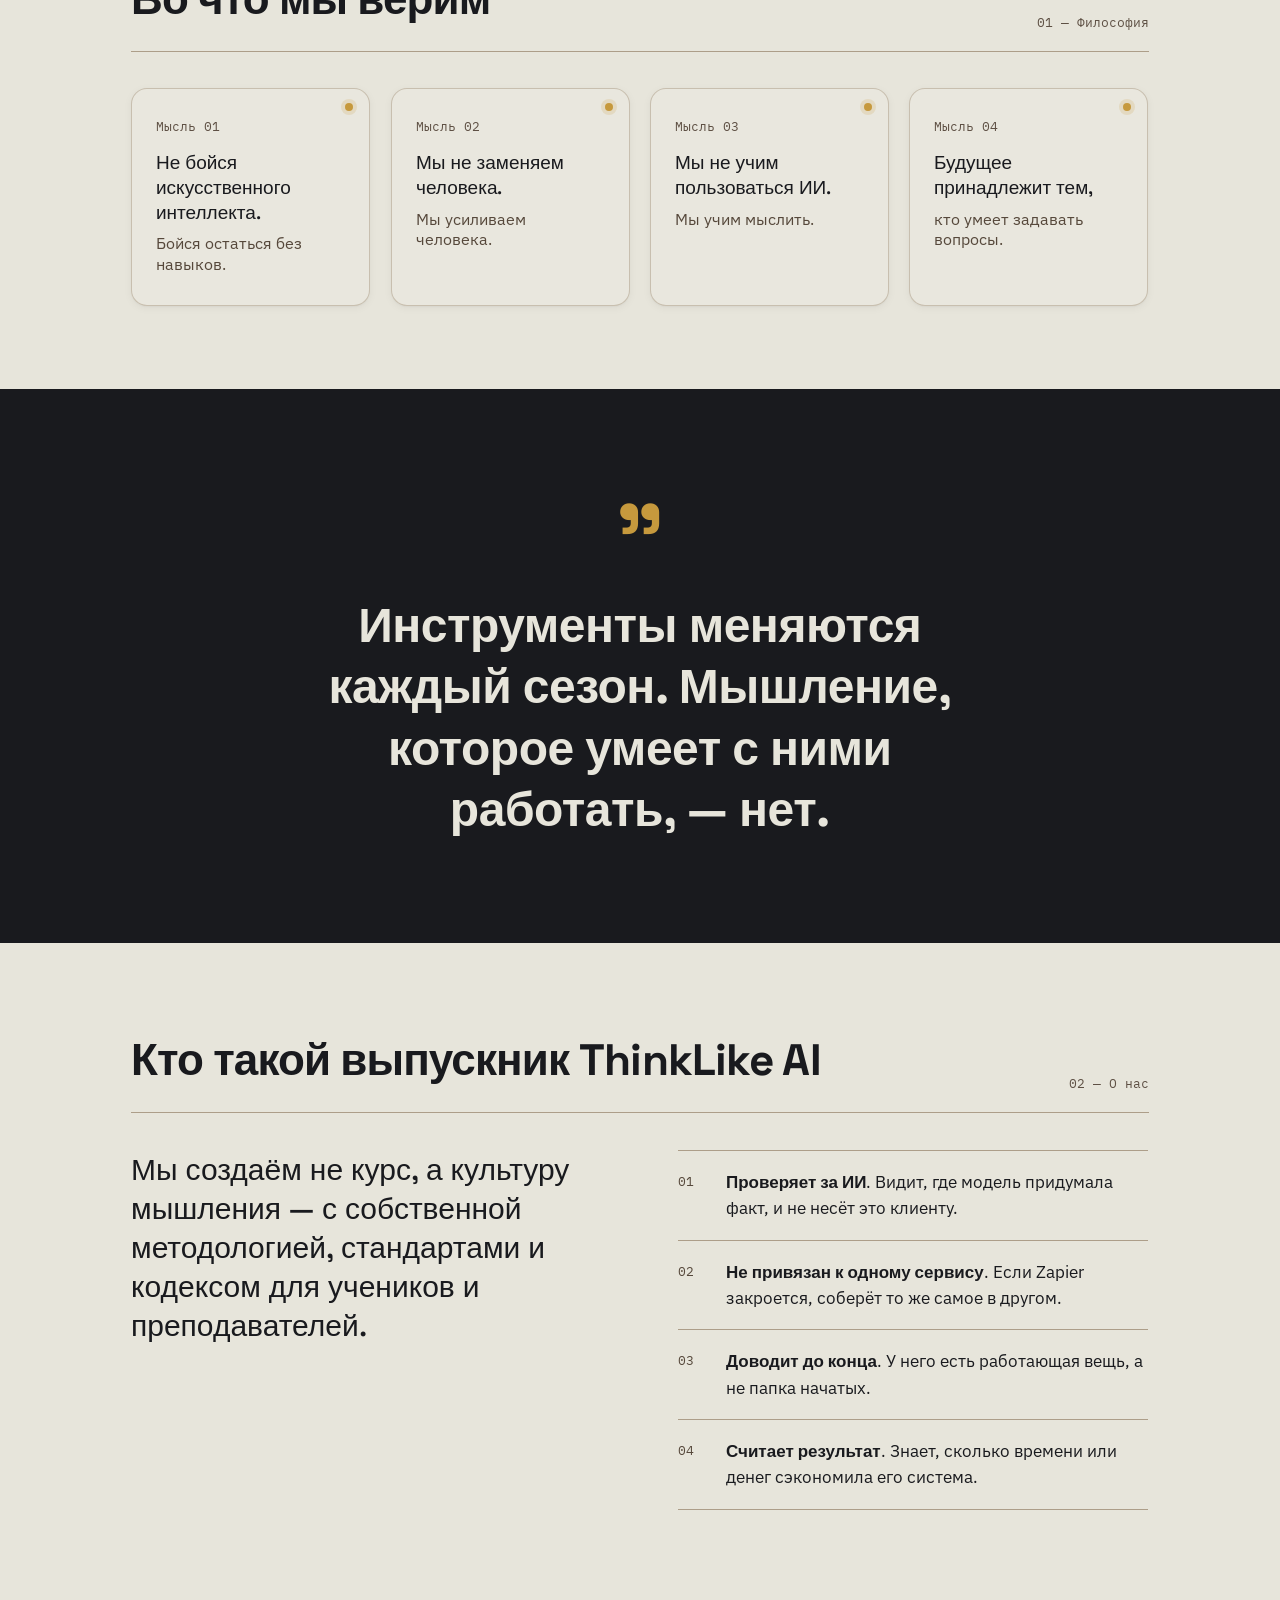
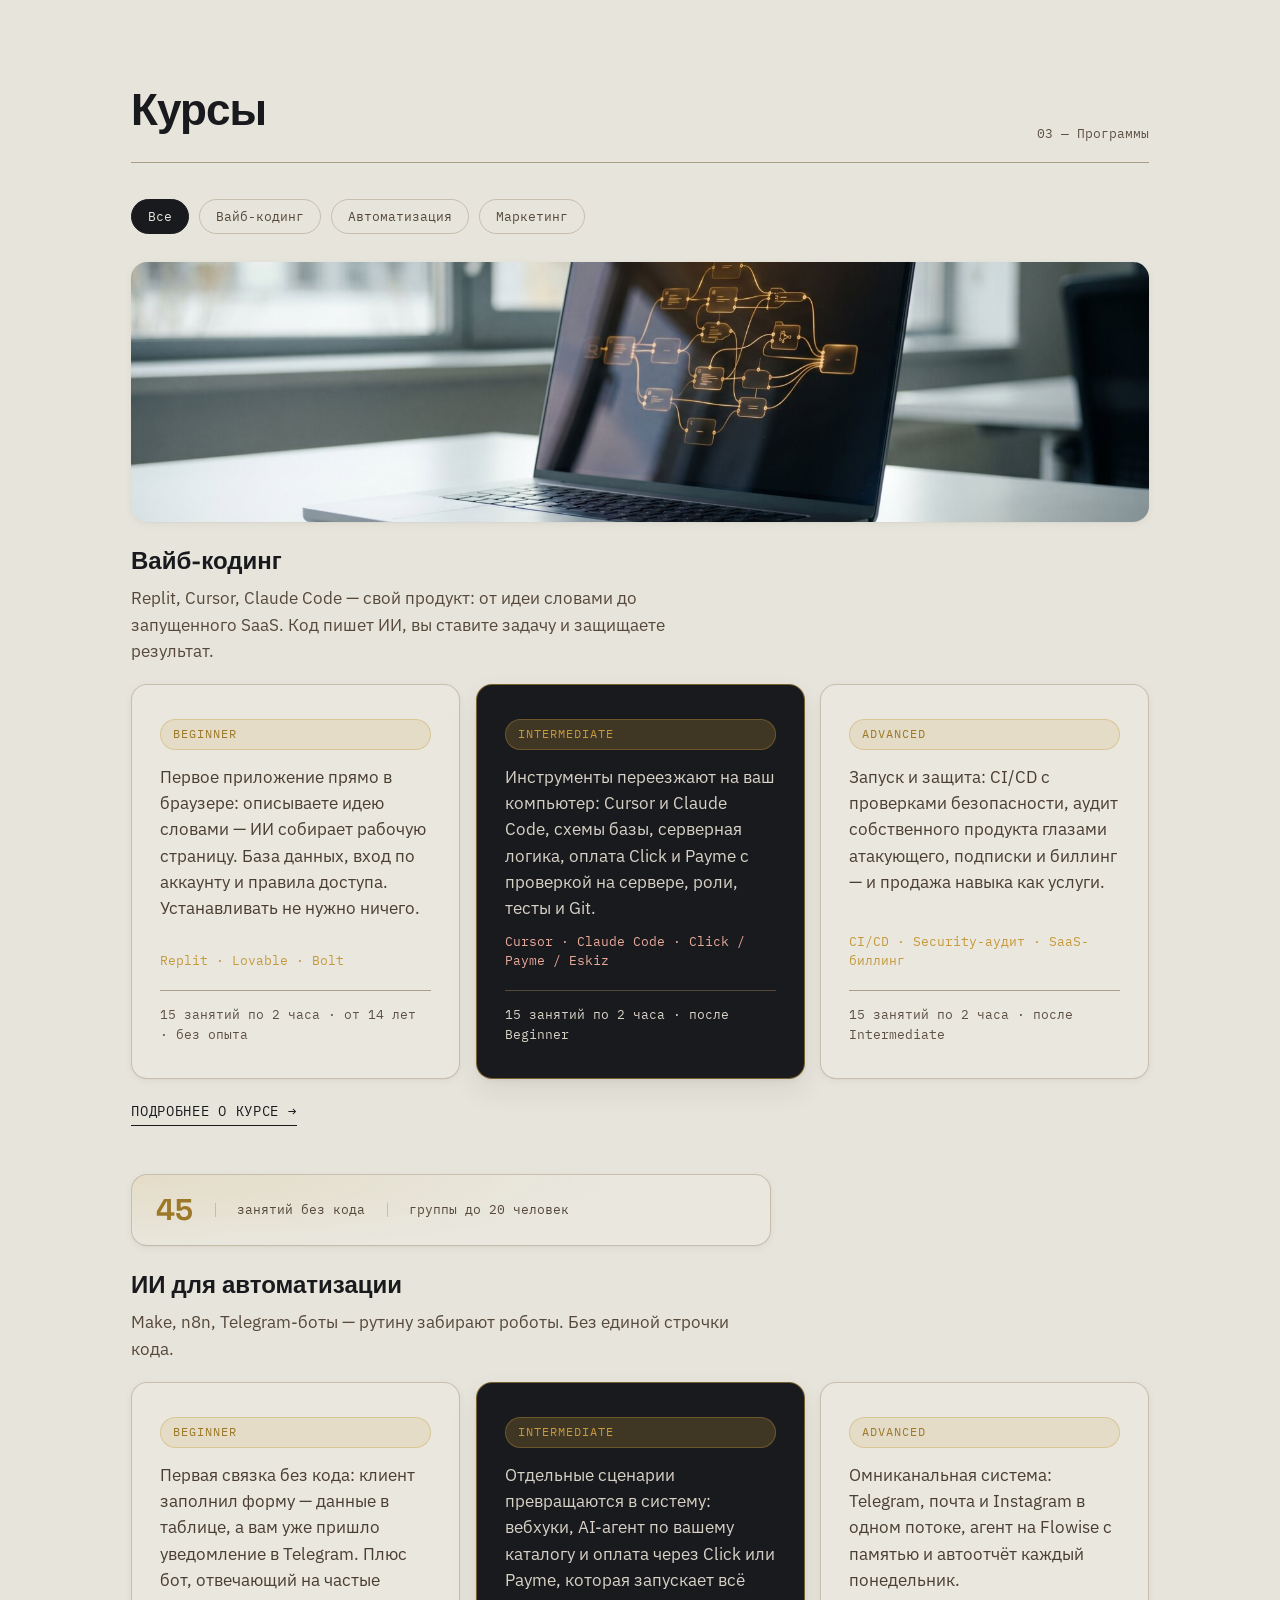
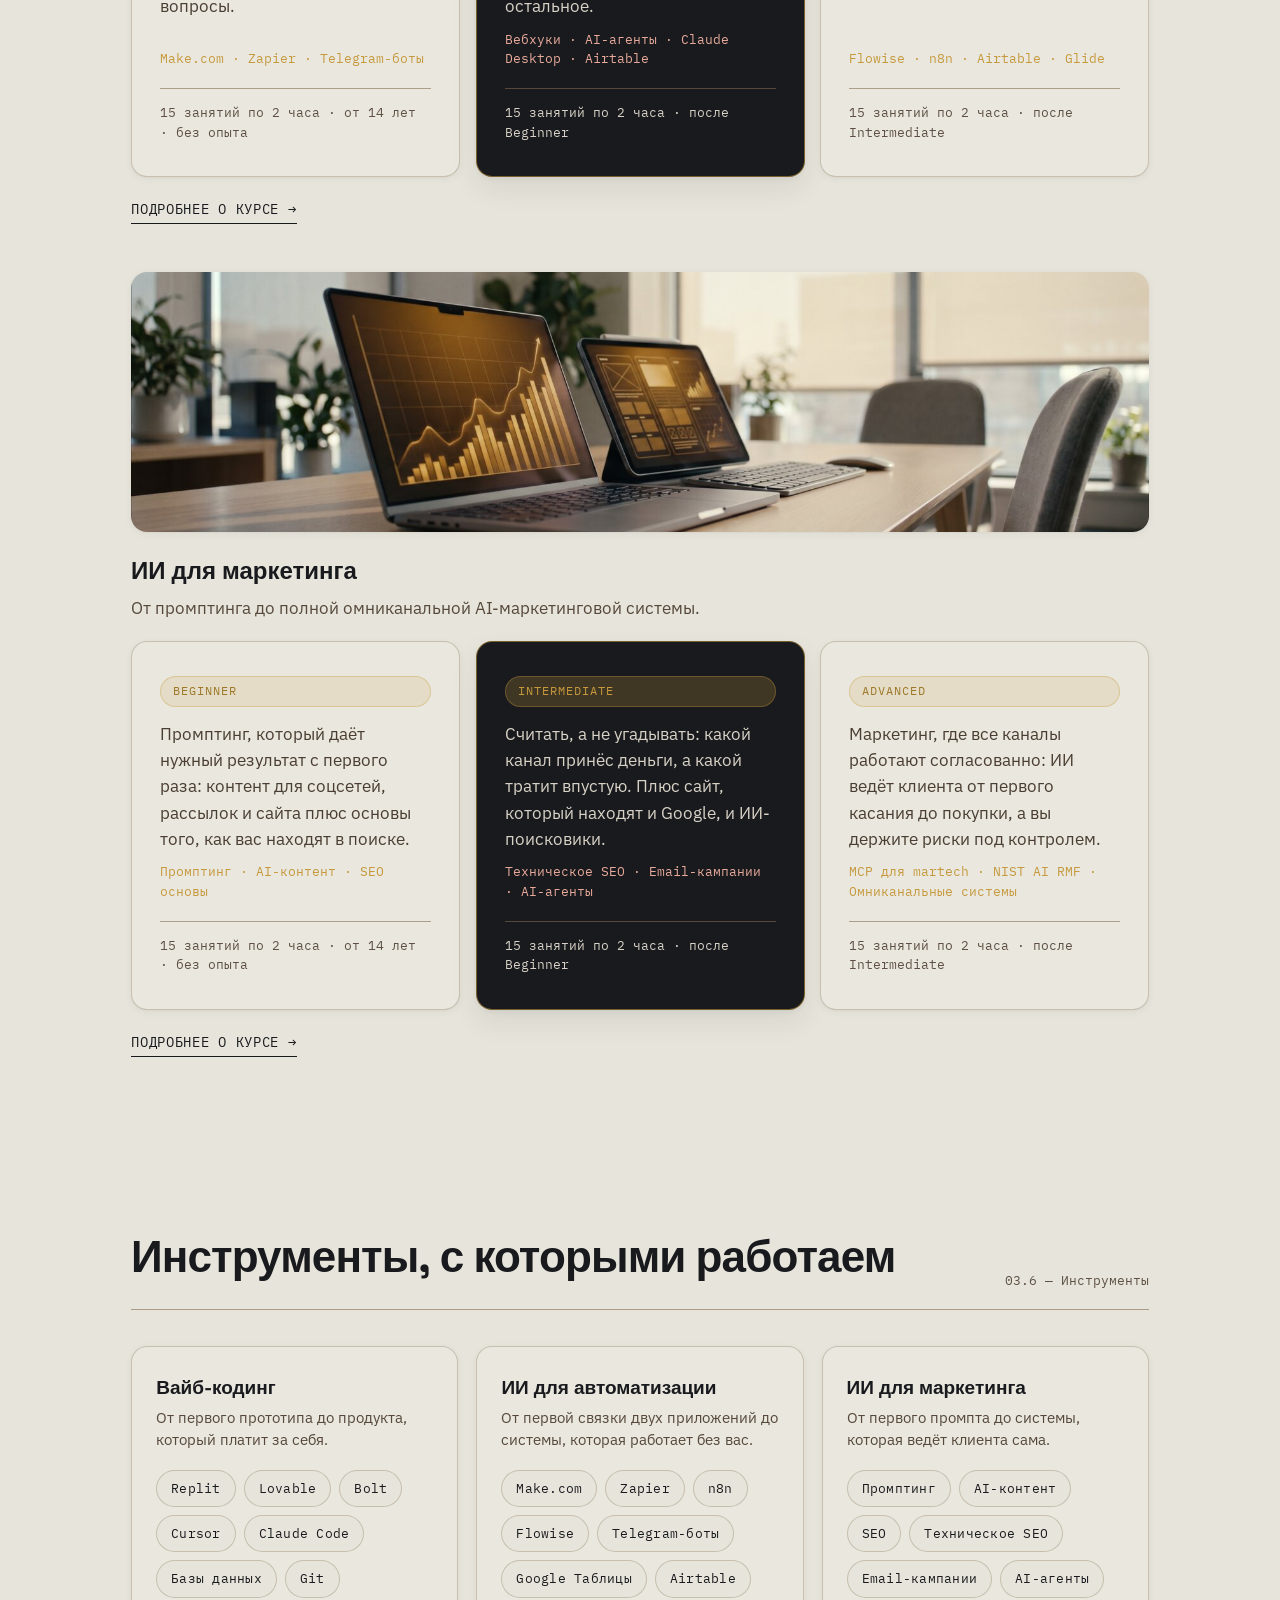
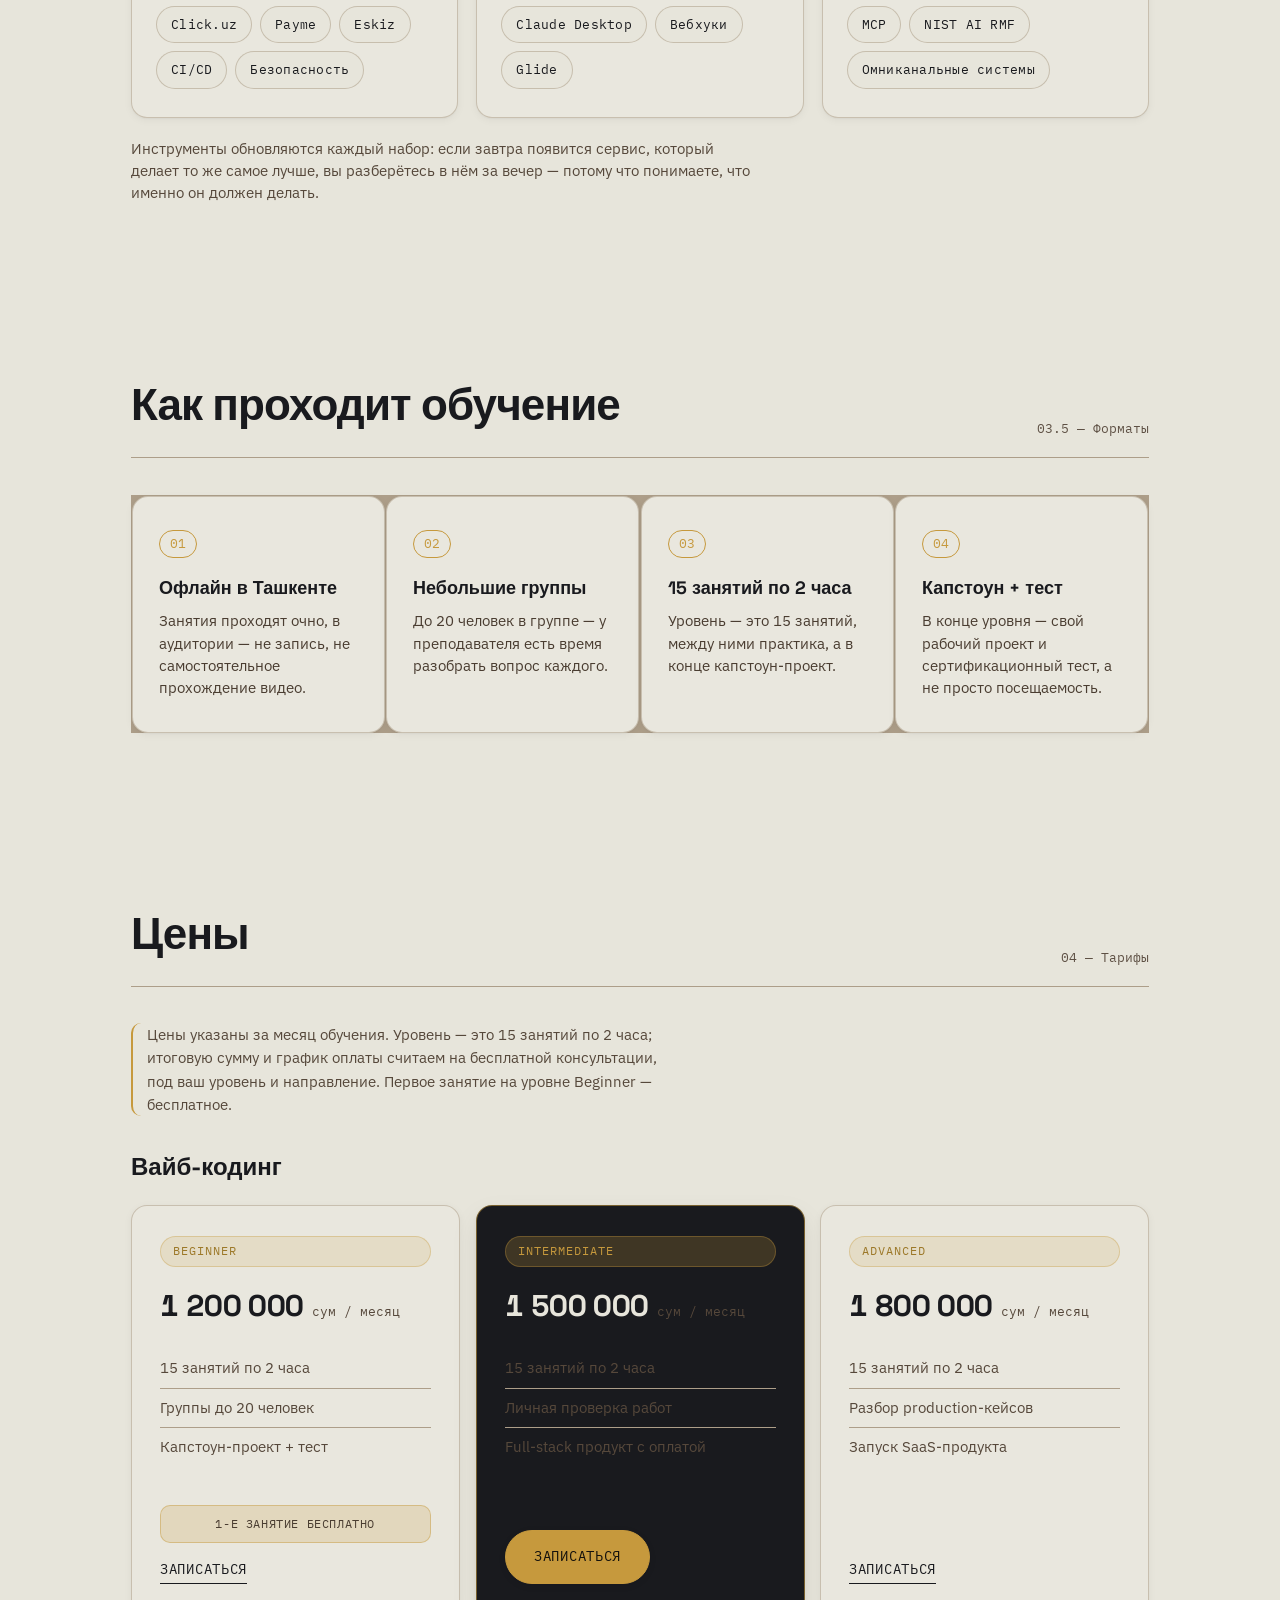
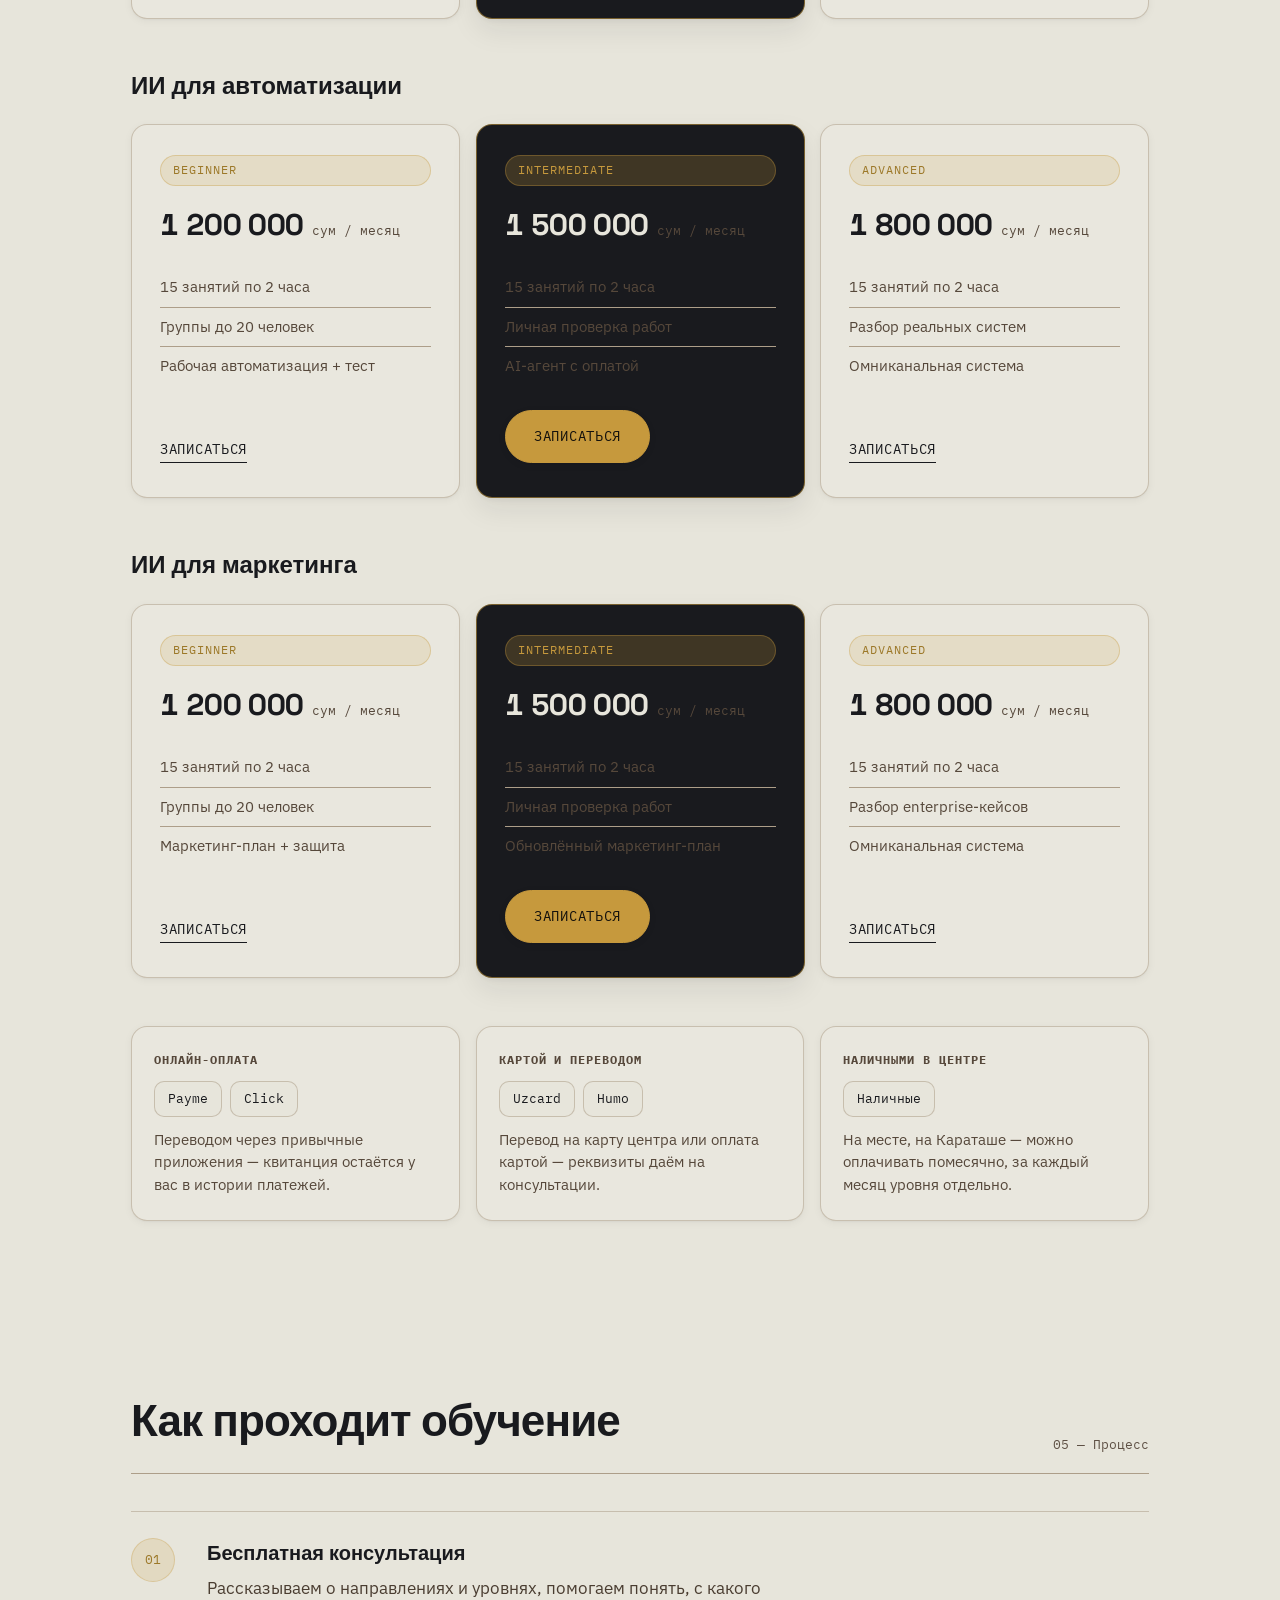
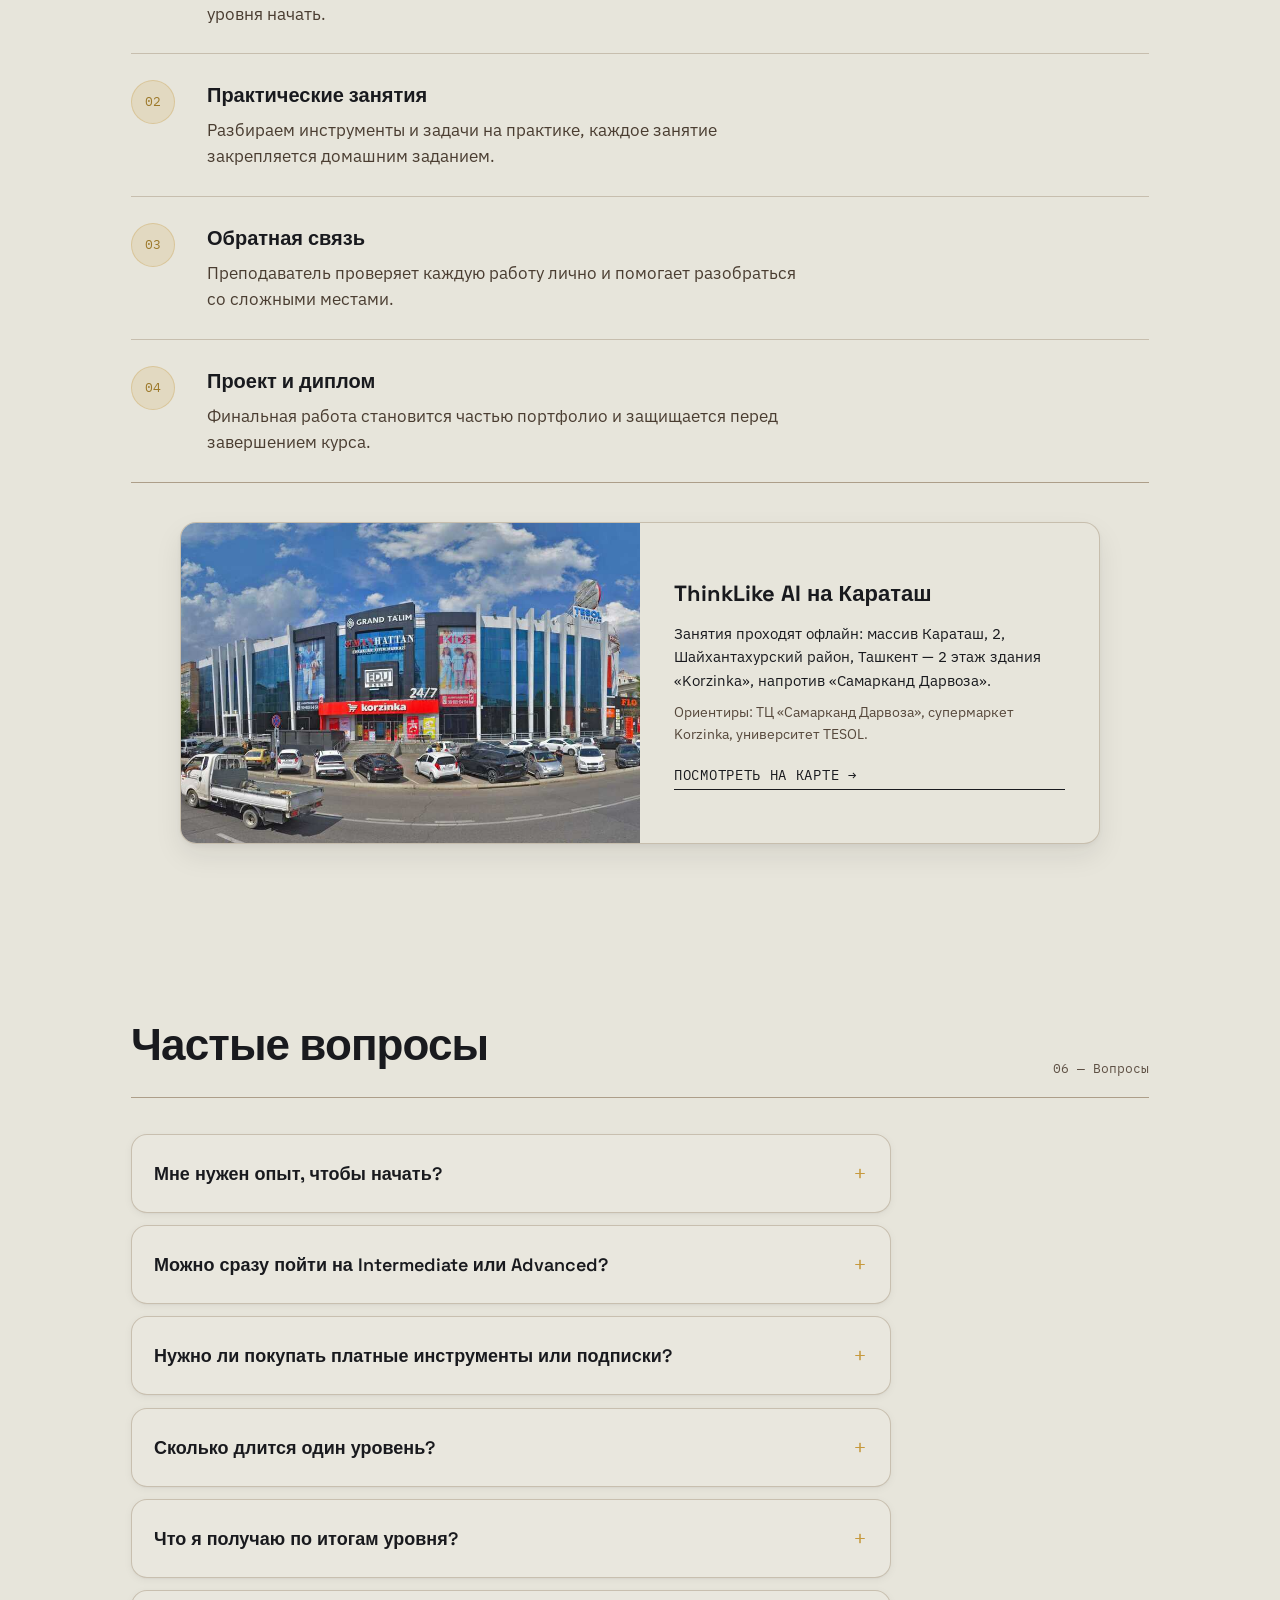
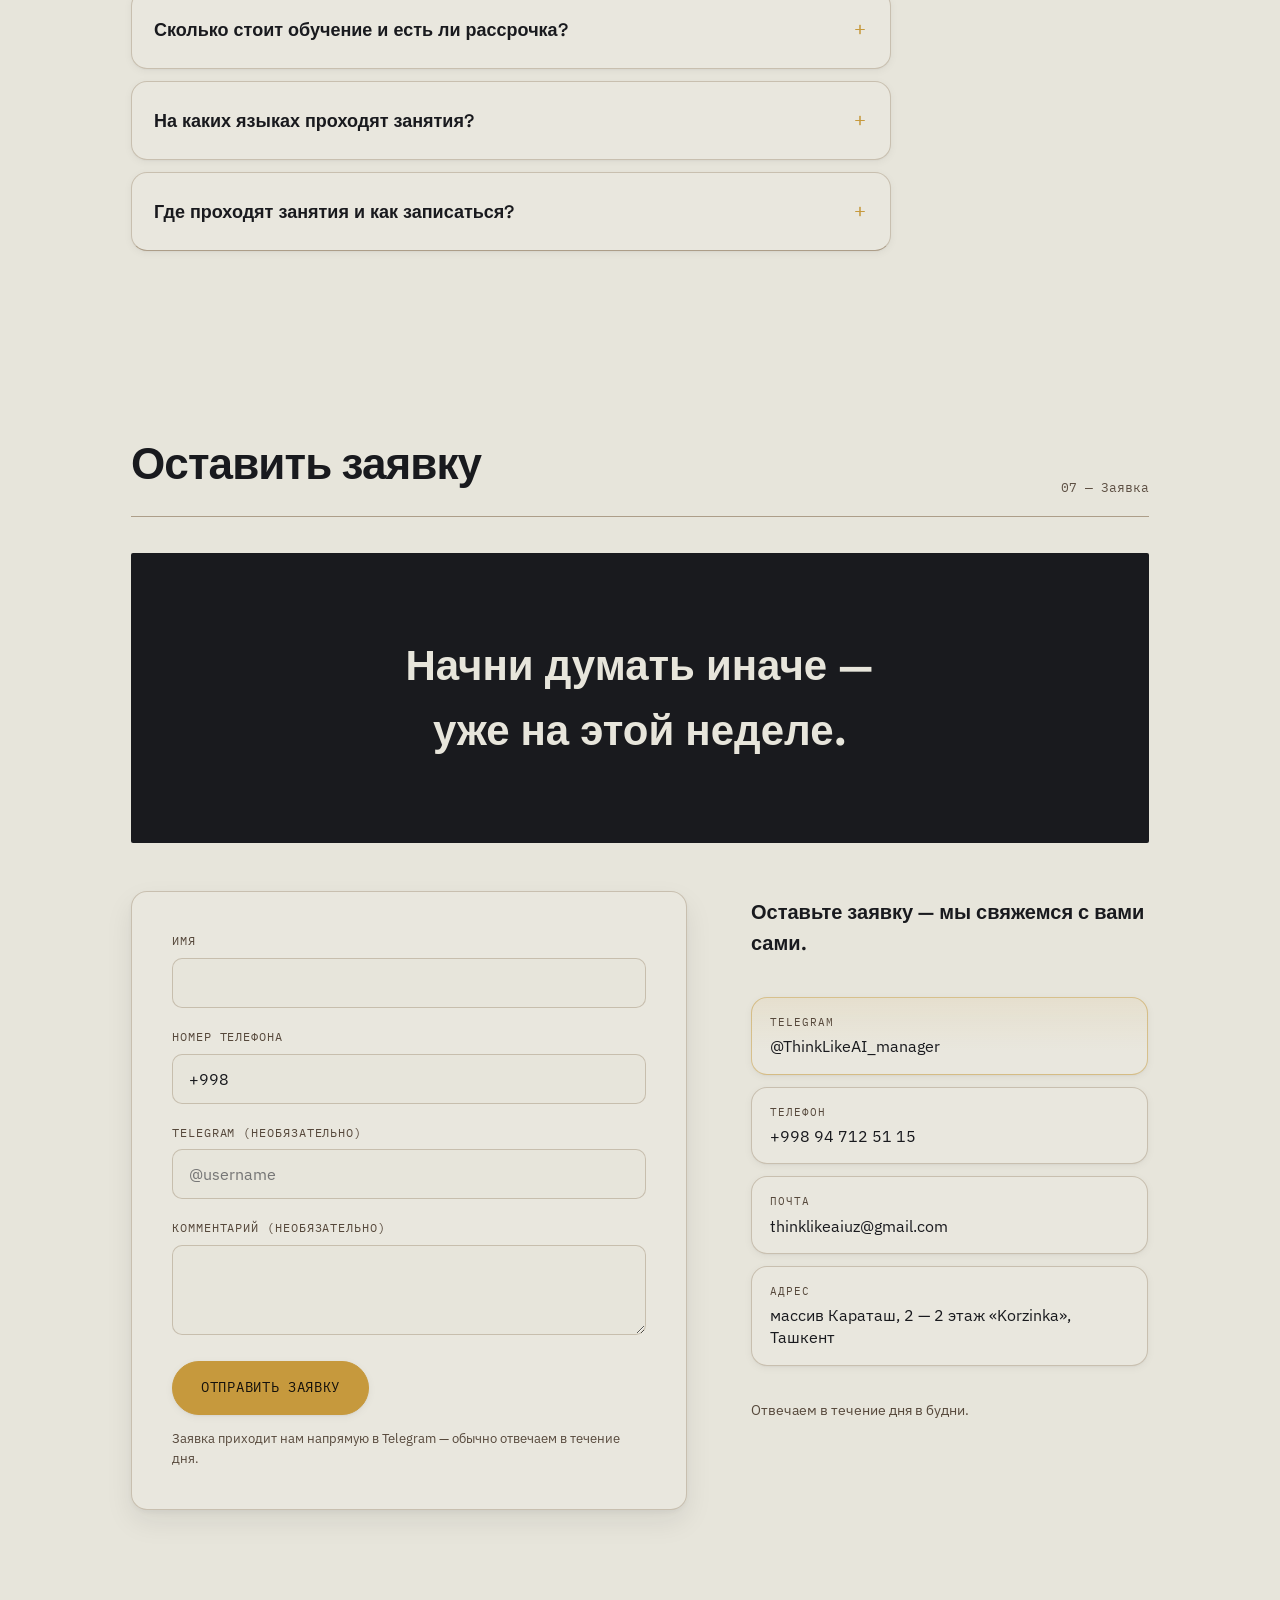
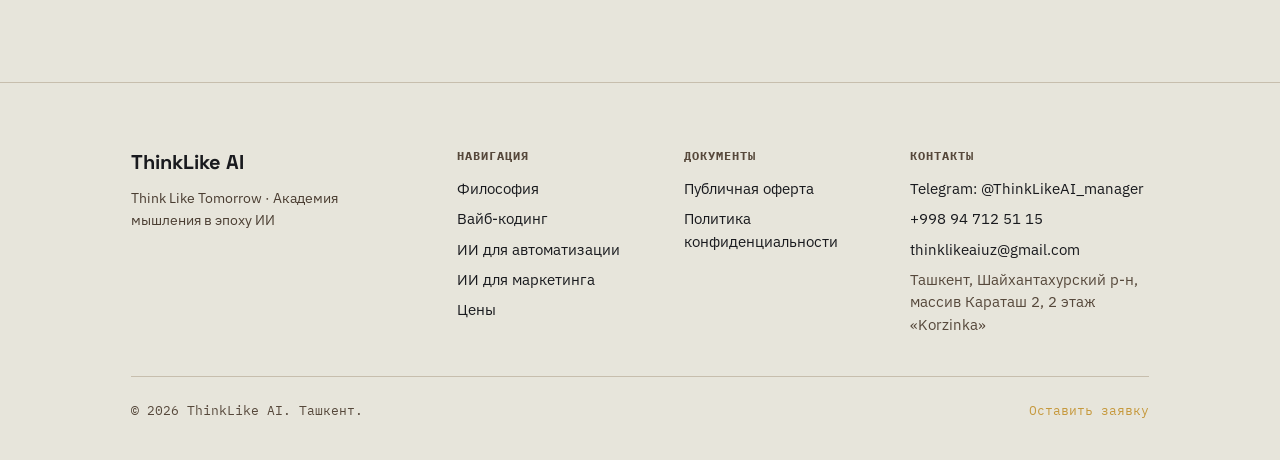
==== commit 2c1bfee4: "Add files via upload" ====
--- a/index.html
+++ b/index.html
@@ -120,6 +120,45 @@
             "url": "https://thinklikeai.net/#pricing",
             "itemOffered": {
               "@type": "Course",
+              "name": "ИИ для автоматизации — Beginner",
+              "description": "Первая автоматизация без кода: Make.com, Zapier и Telegram-бот.",
+              "provider": { "@id": "https://thinklikeai.net/#organization" }
+            }
+          },
+          {
+            "@type": "Offer",
+            "price": "1500000",
+            "priceCurrency": "UZS",
+            "availability": "https://schema.org/InStock",
+            "url": "https://thinklikeai.net/#pricing",
+            "itemOffered": {
+              "@type": "Course",
+              "name": "ИИ для автоматизации — Intermediate",
+              "description": "Вебхуки, AI-агенты, Claude Desktop и оплата через Click.uz или Payme.",
+              "provider": { "@id": "https://thinklikeai.net/#organization" }
+            }
+          },
+          {
+            "@type": "Offer",
+            "price": "1800000",
+            "priceCurrency": "UZS",
+            "availability": "https://schema.org/InStock",
+            "url": "https://thinklikeai.net/#pricing",
+            "itemOffered": {
+              "@type": "Course",
+              "name": "ИИ для автоматизации — Advanced",
+              "description": "Flowise, n8n и омниканальная система с еженедельными автоотчётами.",
+              "provider": { "@id": "https://thinklikeai.net/#organization" }
+            }
+          },
+          {
+            "@type": "Offer",
+            "price": "1200000",
+            "priceCurrency": "UZS",
+            "availability": "https://schema.org/InStock",
+            "url": "https://thinklikeai.net/#pricing",
+            "itemOffered": {
+              "@type": "Course",
               "name": "ИИ для маркетинга — Beginner",
               "description": "AI-контент для соцсетей, рассылок и сайта, основы SEO.",
               "provider": { "@id": "https://thinklikeai.net/#organization" }
@@ -239,7 +278,7 @@
     </div>
 
     <div class="hero-meta">
-      <div><b>2</b><span data-i18n="hero.meta1">направления · 6 уровней</span></div>
+      <div><b>3</b><span data-i18n="hero.meta1">направления · 9 уровней</span></div>
       <div><b>RU / UZ</b><span data-i18n="hero.meta2">языки преподавания</span></div>
       <div><b>0</b><span data-i18n="hero.meta3">страха перед ИИ</span></div>
     </div>
@@ -336,37 +375,69 @@
 
     <div class="filter-tabs" role="group" aria-label="Course filter">
       <button class="filter-tab is-active" data-filter="all" data-i18n="prog.filterAll">Все</button>
-      <button class="filter-tab" data-filter="automation" data-i18n="prog.filterAuto">Вайб-кодинг</button>
+      <button class="filter-tab" data-filter="vibecoding" data-i18n="prog.filterAuto">Вайб-кодинг</button>
+      <button class="filter-tab" data-filter="automation" data-i18n="prog.filterFlow">Автоматизация</button>
       <button class="filter-tab" data-filter="marketing" data-i18n="prog.filterMkt">Маркетинг</button>
     </div>
 
-    <div class="direction reveal" data-track="automation">
+    <div class="direction reveal" data-track="vibecoding">
       <div class="direction-head">
         <img class="direction-photo" src="direction-automation.jpg" alt="Ноутбук со светящейся золотой схемой AI-агента, который пишет код, на тёмном экране">
         <h3 data-i18n="prog.dir1Name">Вайб-кодинг</h3>
-        <p data-i18n="prog.dir1Desc">Replit, Lovable, Claude Code — от первого приложения до запущенного продукта.</p>
+        <p data-i18n="prog.dir1Desc">Replit, Cursor, Claude Code — свой продукт: от идеи словами до запущенного SaaS. Код пишет ИИ, вы ставите задачу и защищаете результат.</p>
       </div>
       <div class="levels">
         <div class="level">
           <span class="tag">Beginner</span>
-          <p data-i18n="prog.a1Short">Первое веб-приложение без единой строки кода: описываете идею словами — ИИ собирает рабочую страницу, вы подключаете базу и публикуете по живой ссылке.</p>
-          <div class="tools" data-i18n="prog.a1Tools">Replit · Lovable · Claude Code</div>
-          <div class="who" data-i18n="prog.a1Who">от 3 месяцев · 15 занятий · от 14 лет · без опыта</div>
+          <p data-i18n="prog.a1Short">Первое приложение прямо в браузере: описываете идею словами — ИИ собирает рабочую страницу. База данных, вход по аккаунту и правила доступа. Устанавливать не нужно ничего.</p>
+          <div class="tools" data-i18n="prog.a1Tools">Replit · Lovable · Bolt</div>
+          <div class="who" data-i18n="prog.a1Who">15 занятий по 2 часа · от 14 лет · без опыта</div>
         </div>
         <div class="level is-core">
           <span class="tag">Intermediate</span>
-          <p data-i18n="prog.a2Short">От учебных прототипов к настоящим продуктам: агентный режим Claude Code и Cursor, база данных со связями, реальная оплата и работа с Git.</p>
-          <div class="tools" data-i18n="prog.a2Tools">Claude Code · Cursor Agent · Click.uz / Payme</div>
-          <div class="who" data-i18n="prog.a2Who">от 3 месяцев · 15 занятий · после Beginner</div>
+          <p data-i18n="prog.a2Short">Инструменты переезжают на ваш компьютер: Cursor и Claude Code, схемы базы, серверная логика, оплата Click и Payme с проверкой на сервере, роли, тесты и Git.</p>
+          <div class="tools" data-i18n="prog.a2Tools">Cursor · Claude Code · Click / Payme / Eskiz</div>
+          <div class="who" data-i18n="prog.a2Who">15 занятий по 2 часа · после Beginner</div>
         </div>
         <div class="level">
           <span class="tag">Advanced</span>
-          <p data-i18n="prog.a3Short">Запуск SaaS-продукта: CI/CD, подписка с оплатой и система, которой пользуются настоящие люди, а не только вы на демо.</p>
-          <div class="tools" data-i18n="prog.a3Tools">CI/CD · Мульти-агентные системы · SaaS-биллинг</div>
-          <div class="who" data-i18n="prog.a3Who">от 3 месяцев · 15 занятий · после Intermediate</div>
+          <p data-i18n="prog.a3Short">Запуск и защита: CI/CD с проверками безопасности, аудит собственного продукта глазами атакующего, подписки и биллинг — и продажа навыка как услуги.</p>
+          <div class="tools" data-i18n="prog.a3Tools">CI/CD · Security-аудит · SaaS-биллинг</div>
+          <div class="who" data-i18n="prog.a3Who">15 занятий по 2 часа · после Intermediate</div>
         </div>
       </div>
       <a class="btn-ghost direction-more" href="course-vibe-coding.html" data-i18n="prog.more">Подробнее о курсе →</a>
+    </div>
+
+    <div class="direction reveal" data-track="automation">
+      <div class="direction-head direction-head--noimg">
+        <div class="direction-band" aria-hidden="true">
+          <span>45</span><span data-i18n="prog.dir3Band">занятий без кода</span><span data-i18n="vc.f3">группы до 20 человек</span>
+        </div>
+        <h3 data-i18n="prog.dir3Name">ИИ для автоматизации</h3>
+        <p data-i18n="prog.dir3Desc">Make, n8n, Telegram-боты — рутину забирают роботы. Без единой строчки кода.</p>
+      </div>
+      <div class="levels">
+        <div class="level">
+          <span class="tag">Beginner</span>
+          <p data-i18n="prog.n1Short">Первая связка без кода: клиент заполнил форму — данные в таблице, а вам уже пришло уведомление в Telegram. Плюс бот, отвечающий на частые вопросы.</p>
+          <div class="tools" data-i18n="prog.n1Tools">Make.com · Zapier · Telegram-боты</div>
+          <div class="who" data-i18n="prog.n1Who">15 занятий по 2 часа · от 14 лет · без опыта</div>
+        </div>
+        <div class="level is-core">
+          <span class="tag">Intermediate</span>
+          <p data-i18n="prog.n2Short">Отдельные сценарии превращаются в систему: вебхуки, AI-агент по вашему каталогу и оплата через Click или Payme, которая запускает всё остальное.</p>
+          <div class="tools" data-i18n="prog.n2Tools">Вебхуки · AI-агенты · Claude Desktop · Airtable</div>
+          <div class="who" data-i18n="prog.n2Who">15 занятий по 2 часа · после Beginner</div>
+        </div>
+        <div class="level">
+          <span class="tag">Advanced</span>
+          <p data-i18n="prog.n3Short">Омниканальная система: Telegram, почта и Instagram в одном потоке, агент на Flowise с памятью и автоотчёт каждый понедельник.</p>
+          <div class="tools" data-i18n="prog.n3Tools">Flowise · n8n · Airtable · Glide</div>
+          <div class="who" data-i18n="prog.n3Who">15 занятий по 2 часа · после Intermediate</div>
+        </div>
+      </div>
+      <a class="btn-ghost direction-more" href="course-automation.html" data-i18n="prog.more">Подробнее о курсе →</a>
     </div>
 
     <div class="direction reveal" data-track="marketing">
@@ -380,19 +451,19 @@
           <span class="tag">Beginner</span>
           <p data-i18n="prog.m1Short">Промптинг, который даёт нужный результат с первого раза: контент для соцсетей, рассылок и сайта плюс основы того, как вас находят в поиске.</p>
           <div class="tools" data-i18n="prog.m1Tools">Промптинг · AI-контент · SEO основы</div>
-          <div class="who" data-i18n="prog.m1Who">от 3 месяцев · 15 занятий · от 14 лет · без опыта</div>
+          <div class="who" data-i18n="prog.m1Who">15 занятий по 2 часа · от 14 лет · без опыта</div>
         </div>
         <div class="level is-core">
           <span class="tag">Intermediate</span>
           <p data-i18n="prog.m2Short">Считать, а не угадывать: какой канал принёс деньги, а какой тратит впустую. Плюс сайт, который находят и Google, и ИИ-поисковики.</p>
           <div class="tools" data-i18n="prog.m2Tools">Техническое SEO · Email-кампании · AI-агенты</div>
-          <div class="who" data-i18n="prog.m2Who">от 3 месяцев · 15 занятий · после Beginner</div>
+          <div class="who" data-i18n="prog.m2Who">15 занятий по 2 часа · после Beginner</div>
         </div>
         <div class="level">
           <span class="tag">Advanced</span>
           <p data-i18n="prog.m3Short">Маркетинг, где все каналы работают согласованно: ИИ ведёт клиента от первого касания до покупки, а вы держите риски под контролем.</p>
           <div class="tools" data-i18n="prog.m3Tools">MCP для martech · NIST AI RMF · Омниканальные системы</div>
-          <div class="who" data-i18n="prog.m3Who">от 3 месяцев · 15 занятий · после Intermediate</div>
+          <div class="who" data-i18n="prog.m3Who">15 занятий по 2 часа · после Intermediate</div>
         </div>
       </div>
       <a class="btn-ghost direction-more" href="course-marketing.html" data-i18n="prog.more">Подробнее о курсе →</a>
@@ -414,14 +485,32 @@
         <div class="tool-chips">
           <span class="tool-chip">Replit</span>
           <span class="tool-chip">Lovable</span>
+          <span class="tool-chip">Bolt</span>
+          <span class="tool-chip">Cursor</span>
           <span class="tool-chip">Claude Code</span>
-          <span class="tool-chip">Cursor</span>
+          <span class="tool-chip" data-i18n="tools.db">Базы данных</span>
           <span class="tool-chip">Git</span>
-          <span class="tool-chip" data-i18n="tools.db">Базы данных</span>
           <span class="tool-chip">Click.uz</span>
           <span class="tool-chip">Payme</span>
+          <span class="tool-chip">Eskiz</span>
           <span class="tool-chip">CI/CD</span>
-          <span class="tool-chip" data-i18n="tools.billing">SaaS-биллинг</span>
+          <span class="tool-chip" data-i18n="tools.security">Безопасность</span>
+        </div>
+      </div>
+      <div class="tool-card reveal">
+        <h3 data-i18n="prog.dir3Name">ИИ для автоматизации</h3>
+        <p data-i18n="tools.d3">От первой связки двух приложений до системы, которая работает без вас.</p>
+        <div class="tool-chips">
+          <span class="tool-chip">Make.com</span>
+          <span class="tool-chip">Zapier</span>
+          <span class="tool-chip">n8n</span>
+          <span class="tool-chip">Flowise</span>
+          <span class="tool-chip" data-i18n="tools.tgBots">Telegram-боты</span>
+          <span class="tool-chip" data-i18n="tools.sheets">Google Таблицы</span>
+          <span class="tool-chip">Airtable</span>
+          <span class="tool-chip">Claude Desktop</span>
+          <span class="tool-chip" data-i18n="tools.webhooks">Вебхуки</span>
+          <span class="tool-chip">Glide</span>
         </div>
       </div>
       <div class="tool-card reveal">
@@ -465,7 +554,7 @@
       <div class="icon-card reveal">
         <span class="icon-mark">03</span>
         <h4 data-i18n="formats.f3h">15 занятий по 2 часа</h4>
-        <p data-i18n="formats.f3p">Уровень идёт от 3 месяцев — без спешки, с практикой между занятиями.</p>
+        <p data-i18n="formats.f3p">Уровень — это 15 занятий, между ними практика, а в конце капстоун-проект.</p>
       </div>
       <div class="icon-card reveal">
         <span class="icon-mark">04</span>
@@ -483,7 +572,7 @@
       <span class="section-num" data-i18n="price.num">04 — Тарифы</span>
     </div>
 
-    <p class="price-note reveal" data-i18n="price.note">Цены указаны за месяц. Уровень идёт от 3 месяцев — итоговую сумму и рассрочку считаем на бесплатной консультации, под ваш уровень и направление.</p>
+    <p class="price-note reveal" data-i18n="price.note">Цены указаны за месяц обучения. Уровень — это 15 занятий по 2 часа; итоговую сумму и график оплаты считаем на бесплатной консультации, под ваш уровень и направление. Первое занятие на уровне Beginner — бесплатное.</p>
 
     <div class="direction reveal">
       <div class="direction-head"><h3 data-i18n="prog.dir1Name">Вайб-кодинг</h3></div>
@@ -496,6 +585,7 @@
             <li data-i18n="price.a1_2">Группы до 20 человек</li>
             <li data-i18n="price.a1_3">Капстоун-проект + тест</li>
           </ul>
+          <p class="price-free" data-i18n="price.freeFirst">1-е занятие бесплатно</p>
           <a class="btn-ghost" href="#apply" data-program="VibeCoding-Beginner" data-i18n="price.cta">Записаться</a>
         </div>
         <div class="level is-core">
@@ -517,6 +607,42 @@
             <li data-i18n="price.a3_3">Запуск SaaS-продукта</li>
           </ul>
           <a class="btn-ghost" href="#apply" data-program="VibeCoding-Advanced" data-i18n="price.cta">Записаться</a>
+        </div>
+      </div>
+    </div>
+
+    <div class="direction reveal">
+      <div class="direction-head"><h3 data-i18n="prog.dir3Name">ИИ для автоматизации</h3></div>
+      <div class="levels price-grid">
+        <div class="level">
+          <span class="tag">Beginner</span>
+          <div class="price"><span class="price-num">1 200 000</span><span class="price-cur" data-i18n="price.currency">сум / месяц</span></div>
+          <ul class="price-list">
+            <li data-i18n="price.n1_1">15 занятий по 2 часа</li>
+            <li data-i18n="price.n1_2">Группы до 20 человек</li>
+            <li data-i18n="price.n1_3">Рабочая автоматизация + тест</li>
+          </ul>
+          <a class="btn-ghost" href="#apply" data-program="Automation-Beginner" data-i18n="price.cta">Записаться</a>
+        </div>
+        <div class="level is-core">
+          <span class="tag">Intermediate</span>
+          <div class="price"><span class="price-num">1 500 000</span><span class="price-cur" data-i18n="price.currency">сум / месяц</span></div>
+          <ul class="price-list">
+            <li data-i18n="price.n2_1">15 занятий по 2 часа</li>
+            <li data-i18n="price.n2_2">Личная проверка работ</li>
+            <li data-i18n="price.n2_3">AI-агент с оплатой</li>
+          </ul>
+          <a class="btn-primary" href="#apply" data-program="Automation-Intermediate" data-i18n="price.cta">Записаться</a>
+        </div>
+        <div class="level">
+          <span class="tag">Advanced</span>
+          <div class="price"><span class="price-num">1 800 000</span><span class="price-cur" data-i18n="price.currency">сум / месяц</span></div>
+          <ul class="price-list">
+            <li data-i18n="price.n3_1">15 занятий по 2 часа</li>
+            <li data-i18n="price.n3_2">Разбор реальных систем</li>
+            <li data-i18n="price.n3_3">Омниканальная система</li>
+          </ul>
+          <a class="btn-ghost" href="#apply" data-program="Automation-Advanced" data-i18n="price.cta">Записаться</a>
         </div>
       </div>
     </div>
@@ -647,7 +773,7 @@
       </details>
       <details class="faq-item reveal">
         <summary data-i18n="faq.q4">Сколько длится один уровень?</summary>
-        <p data-i18n="faq.a4">От 3 месяцев: 15 занятий по 2 часа, в группах до 20 человек, с практикой между занятиями и капстоун-проектом в конце.</p>
+        <p data-i18n="faq.a4">Уровень — это 15 занятий по 2 часа, в группах до 20 человек, с практикой между занятиями и капстоун-проектом в конце. Обычно 2–3 занятия в неделю; точный график зависит от набора.</p>
       </details>
       <details class="faq-item reveal">
         <summary data-i18n="faq.q5">Что я получаю по итогам уровня?</summary>
@@ -655,7 +781,7 @@
       </details>
       <details class="faq-item reveal">
         <summary data-i18n="faq.q6">Сколько стоит обучение и есть ли рассрочка?</summary>
-        <p data-i18n="faq.a6">В разделе «Цены» указана стоимость месяца обучения. Уровень идёт от 3 месяцев, поэтому итоговую сумму считаем вместе на бесплатной консультации — там же обсуждаем рассрочку.</p>
+        <p data-i18n="faq.a6">В разделе «Цены» указана стоимость месяца обучения. Уровень — это 15 занятий по 2 часа, поэтому итоговую сумму считаем вместе на бесплатной консультации — там же обсуждаем рассрочку. Первое занятие на уровне Beginner бесплатное: можно прийти и посмотреть до всякой оплаты.</p>
       </details>
       <details class="faq-item reveal">
         <summary data-i18n="faq.q7">На каких языках проходят занятия?</summary>
@@ -749,6 +875,7 @@
         <h5 data-i18n="foot.navTitle">Навигация</h5>
         <a href="#philosophy" data-i18n="nav.philosophy">Философия</a>
         <a href="course-vibe-coding.html" data-i18n="prog.dir1Name">Вайб-кодинг</a>
+        <a href="course-automation.html" data-i18n="prog.dir3Name">ИИ для автоматизации</a>
         <a href="course-marketing.html" data-i18n="prog.dir2Name">ИИ для маркетинга</a>
         <a href="#pricing" data-i18n="nav.pricing">Цены</a>
       </div>
--- a/style.css
+++ b/style.css
@@ -2789,3 +2789,173 @@
   font-size:15px;
   line-height:1.55;
 }
+
+/* ============================================================
+   24 — НАПРАВЛЕНИЕ БЕЗ ФОТО
+   У третьего направления пока нет своей фотографии. Чтобы блок
+   не выглядел «недоделанным» рядом с двумя фотографическими,
+   место снимка занимает полоса с фактами — это читается как
+   осознанное решение, а не как отсутствующая картинка.
+   ============================================================ */
+.direction-head--noimg .direction-band{
+  display:flex;
+  flex-wrap:wrap;
+  align-items:center;
+  gap:12px 22px;
+  max-width:640px;
+  margin-bottom:20px;
+  padding:20px 24px;
+  border:1px solid var(--edge);
+  border-radius:var(--r-md);
+  box-shadow:var(--sh-1);
+  background:
+    radial-gradient(120% 180% at 0% 0%, color-mix(in srgb, var(--signal) 14%, transparent) 0%, transparent 62%),
+    var(--surface);
+  font-family:var(--mono);
+  font-size:12.5px;
+  color:var(--ink-soft);
+}
+.direction-head--noimg .direction-band span:first-child{
+  font-family:var(--display);
+  font-size:30px;
+  font-weight:700;
+  line-height:1;
+  color:var(--signal-2);
+}
+.direction-head--noimg .direction-band span + span{
+  position:relative;
+  padding-left:22px;
+}
+.direction-head--noimg .direction-band span + span::before{
+  content:"";
+  position:absolute;
+  left:0; top:50%;
+  width:1px; height:14px;
+  margin-top:-7px;
+  background:var(--edge);
+}
+@media (max-width:560px){
+  .direction-head--noimg .direction-band{ padding:16px 18px; gap:8px 14px; }
+  .direction-head--noimg .direction-band span + span{ padding-left:0; }
+  .direction-head--noimg .direction-band span + span::before{ display:none; }
+}
+
+/* три карточки инструментов вместо двух */
+.tool-groups{ grid-template-columns:repeat(3,1fr); }
+@media (max-width:1100px){ .tool-groups{ grid-template-columns:repeat(2,1fr); } }
+@media (max-width:760px){ .tool-groups{ grid-template-columns:1fr; } }
+
+/* ============================================================
+   25 — ПРОГРАММА v2: результат уровня, безопасность,
+        различие направлений, бесплатное первое занятие
+   ============================================================ */
+
+/* «Что будет на выходе» под каждым уровнем */
+.module-result{
+  display:flex;
+  flex-direction:column;
+  gap:4px;
+  margin:0 0 16px;
+  padding:14px 18px;
+  border-radius:var(--r-sm);
+  border:1px solid var(--edge);
+  background:var(--paper);
+}
+.module-result .mr-k{
+  font-family:var(--mono);
+  font-size:11px;
+  text-transform:uppercase;
+  letter-spacing:.09em;
+  color:var(--ink-soft);
+}
+.module-result p{ margin:0; font-size:15px; line-height:1.5; }
+
+/* бейджи «бесплатно» */
+.tag--free,
+.page-fact.is-free,
+.price-free{
+  background:color-mix(in srgb, var(--signal) 20%, transparent);
+  border:1px solid color-mix(in srgb, var(--signal) 45%, transparent);
+  color:var(--signal-2);
+}
+.tag--free{
+  display:inline-block;
+  border-radius:var(--r-pill);
+  padding:5px 12px;
+  font-family:var(--mono);
+  font-size:11px;
+  text-transform:uppercase;
+  letter-spacing:.06em;
+}
+.price-free{
+  margin:-4px 0 16px;
+  padding:9px 14px;
+  border-radius:var(--r-sm);
+  font-family:var(--mono);
+  font-size:12px;
+  text-transform:uppercase;
+  letter-spacing:.05em;
+  text-align:center;
+}
+.level.is-core .price-free{
+  background:color-mix(in srgb, var(--signal) 26%, transparent);
+  color:#F1EAD9;
+}
+
+/* блок безопасности */
+.security{ margin-top:clamp(36px,5vw,64px); }
+.security-lead{
+  max-width:70ch;
+  color:var(--ink-soft);
+  margin-bottom:22px;
+}
+.security-list{ list-style:none; margin:0; }
+.security-list li{
+  display:grid;
+  grid-template-columns:minmax(200px,0.9fr) 1.6fr;
+  gap:8px 26px;
+  align-items:baseline;
+  padding:16px 18px;
+  border:1px solid var(--edge);
+  border-radius:var(--r-md);
+  background:var(--surface);
+  box-shadow:var(--sh-1);
+  margin-bottom:10px;
+  transition:border-color var(--t-fast) var(--ease-out), box-shadow var(--t-fast) var(--ease-out);
+}
+.security-list li:hover{
+  border-color:color-mix(in srgb, var(--signal) 45%, transparent);
+  box-shadow:var(--sh-2);
+}
+.security-list .sec-l{
+  font-family:var(--mono);
+  font-size:12.5px;
+  letter-spacing:.03em;
+  color:var(--signal-2);
+}
+.security-list .sec-r{ font-size:15.5px; line-height:1.45; }
+@media (max-width:700px){
+  .security-list li{ grid-template-columns:1fr; }
+}
+
+/* «чем отличается от соседнего направления» */
+.vs-card{
+  margin-top:clamp(32px,4.5vw,56px);
+  padding:clamp(24px,3.5vw,34px);
+  border:1px dashed color-mix(in srgb, var(--signal) 45%, transparent);
+  border-radius:var(--r-md);
+  background:
+    radial-gradient(110% 160% at 100% 0%, color-mix(in srgb, var(--signal) 10%, transparent) 0%, transparent 60%),
+    var(--surface);
+}
+.vs-card h3{
+  font-family:var(--display);
+  font-size:19px;
+  font-weight:700;
+  margin-bottom:8px;
+}
+.vs-card p{
+  color:var(--ink-soft);
+  max-width:72ch;
+  margin-bottom:16px;
+}
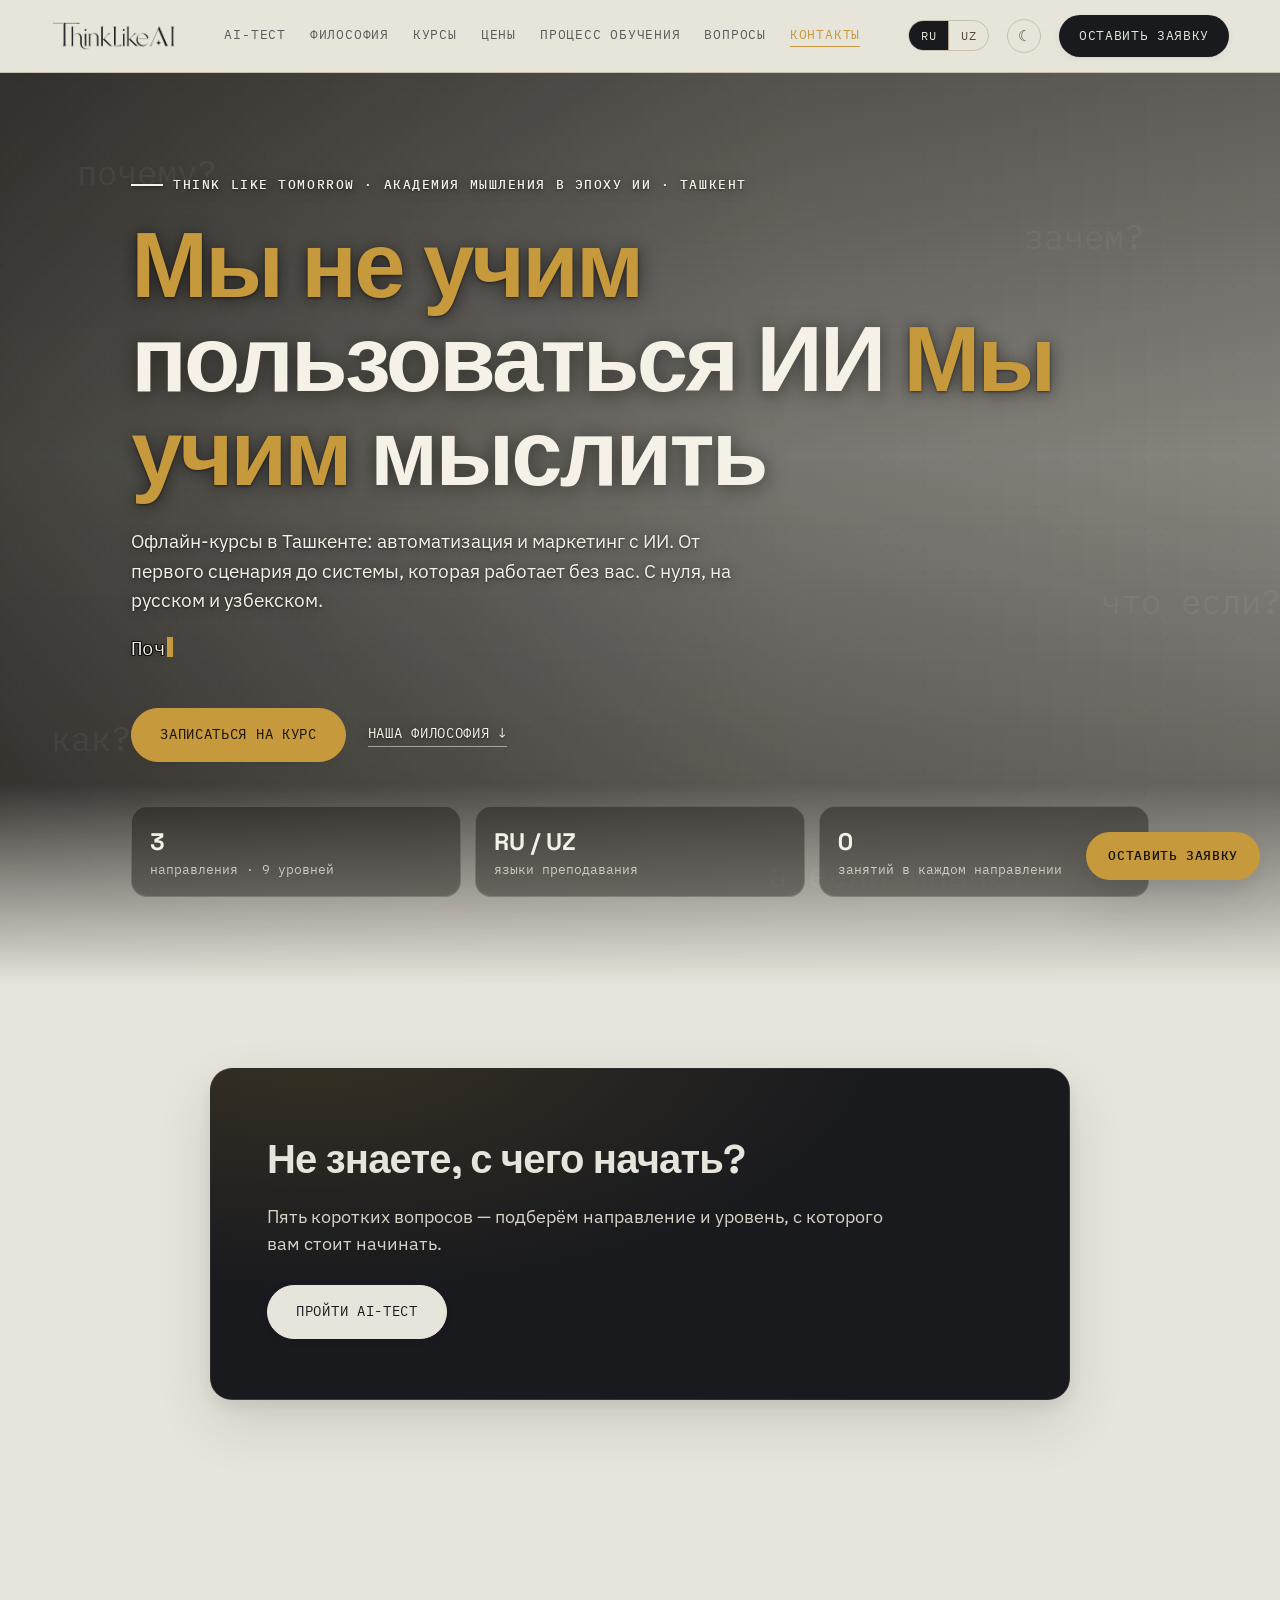
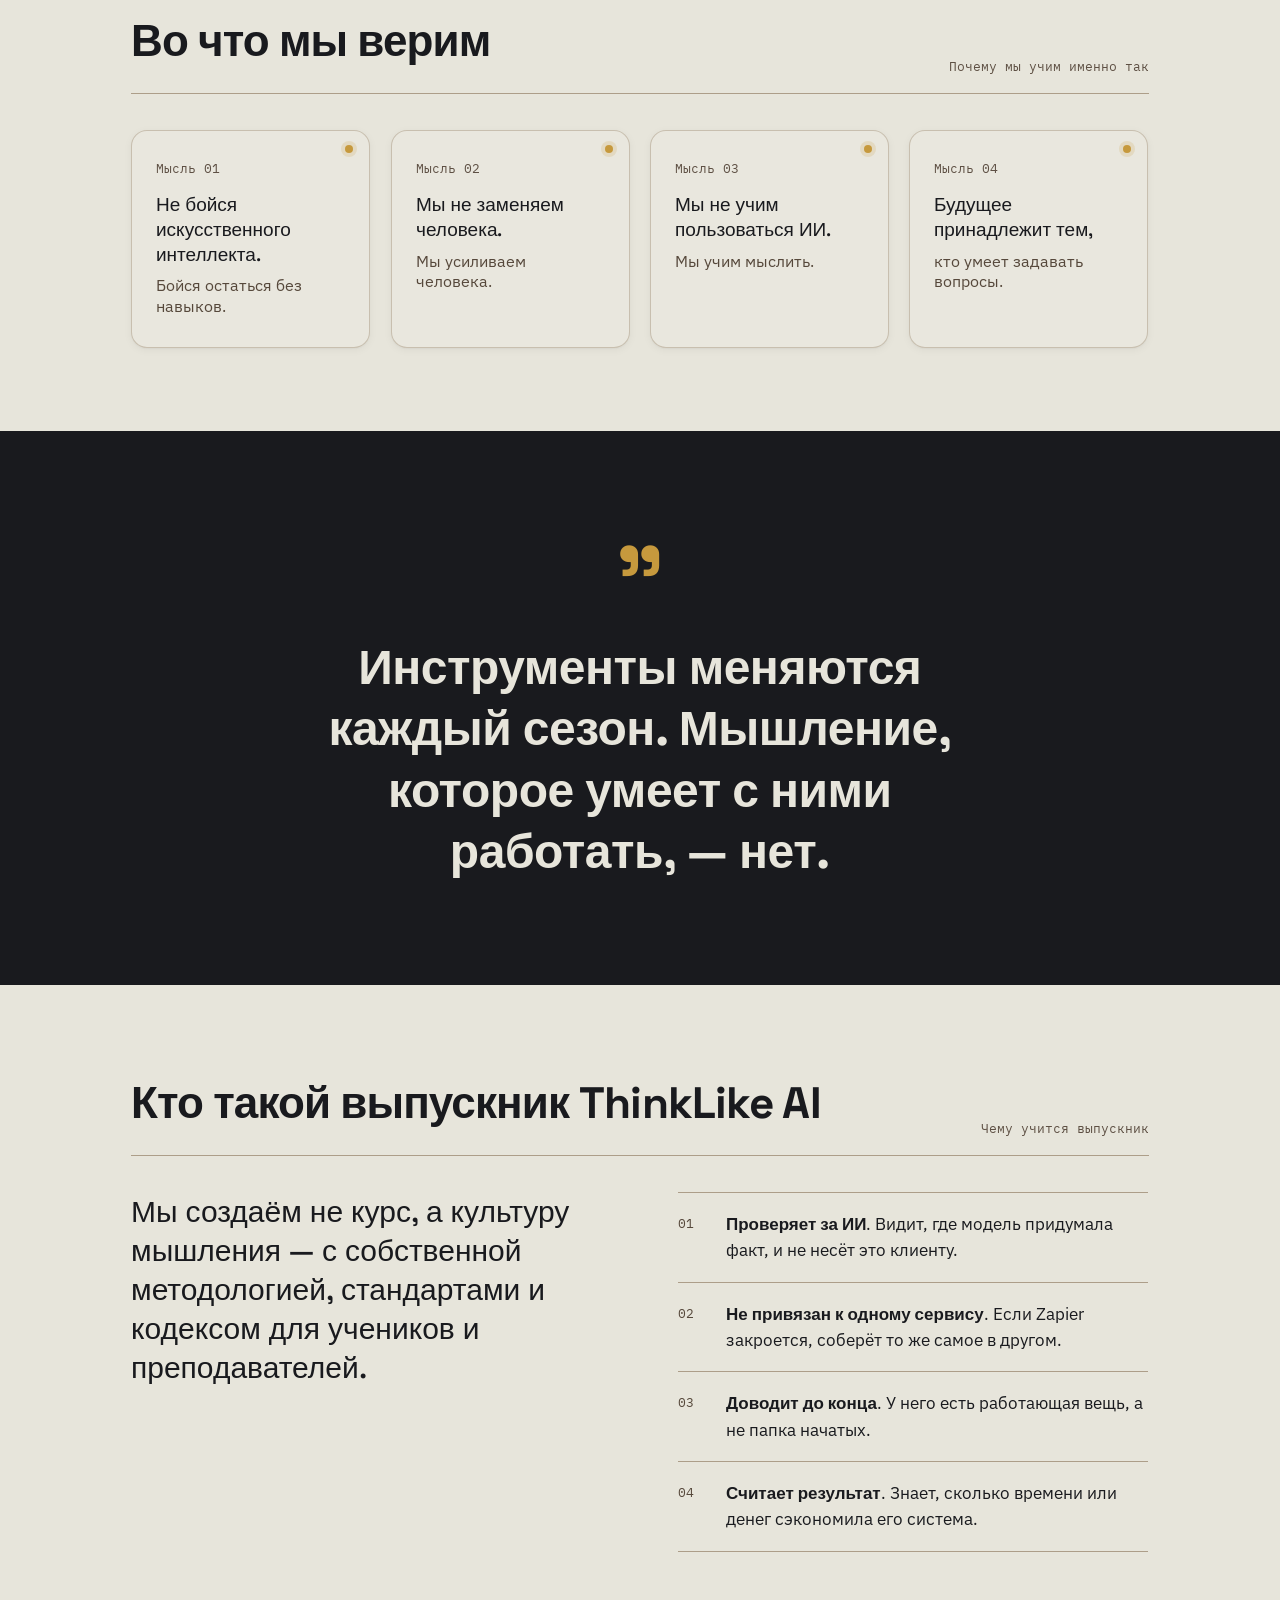
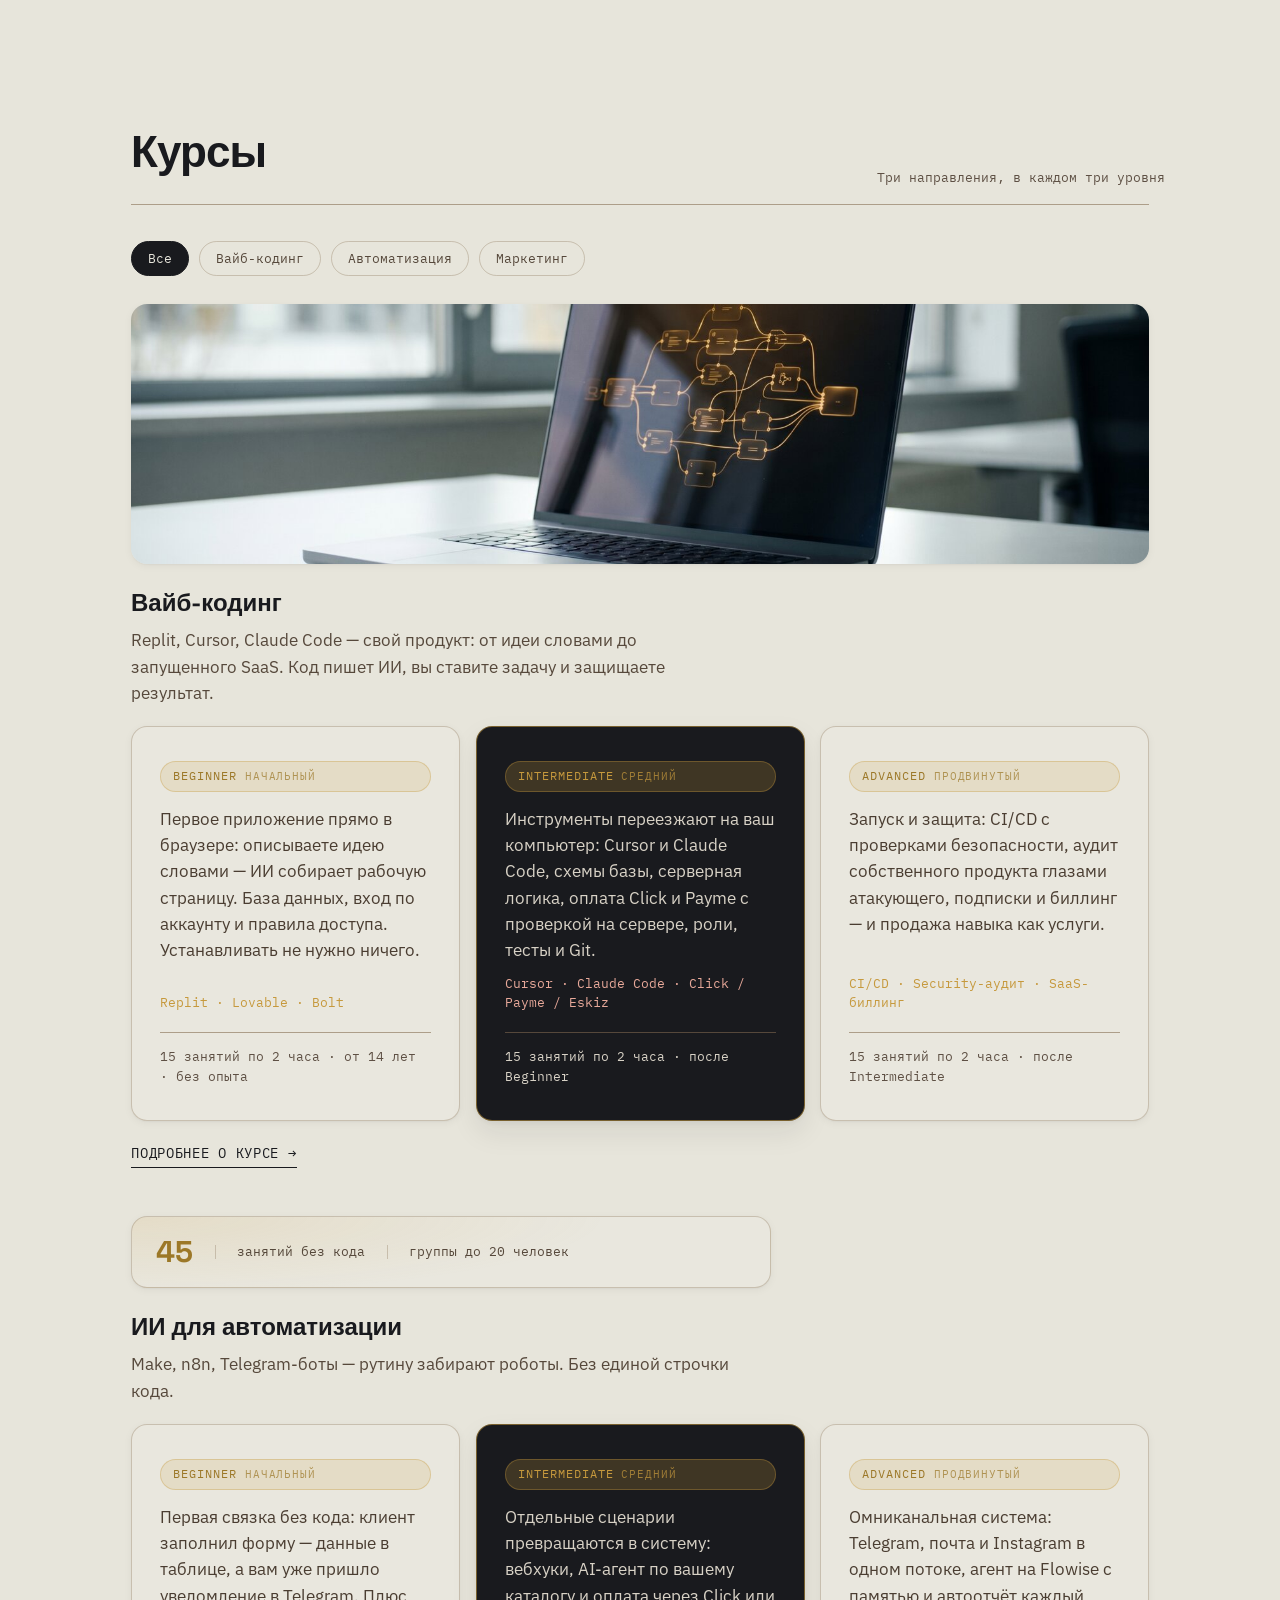
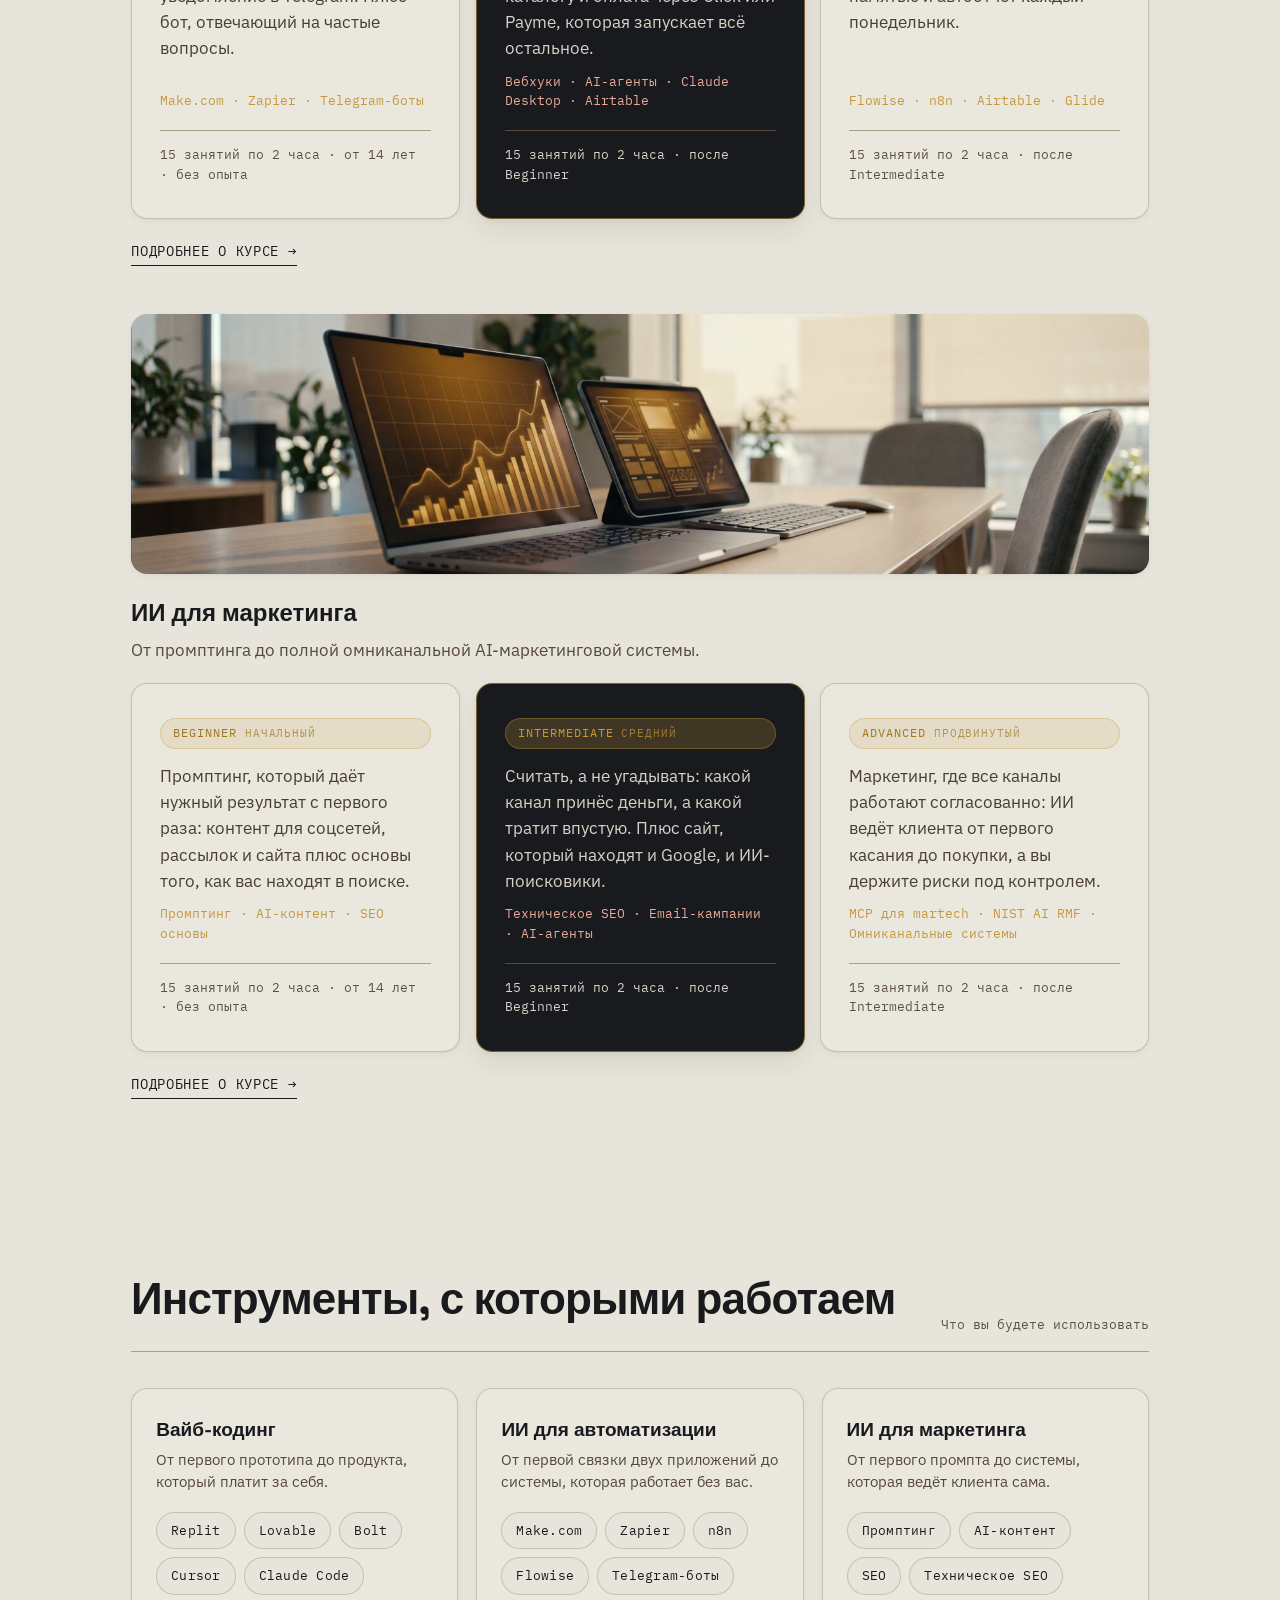
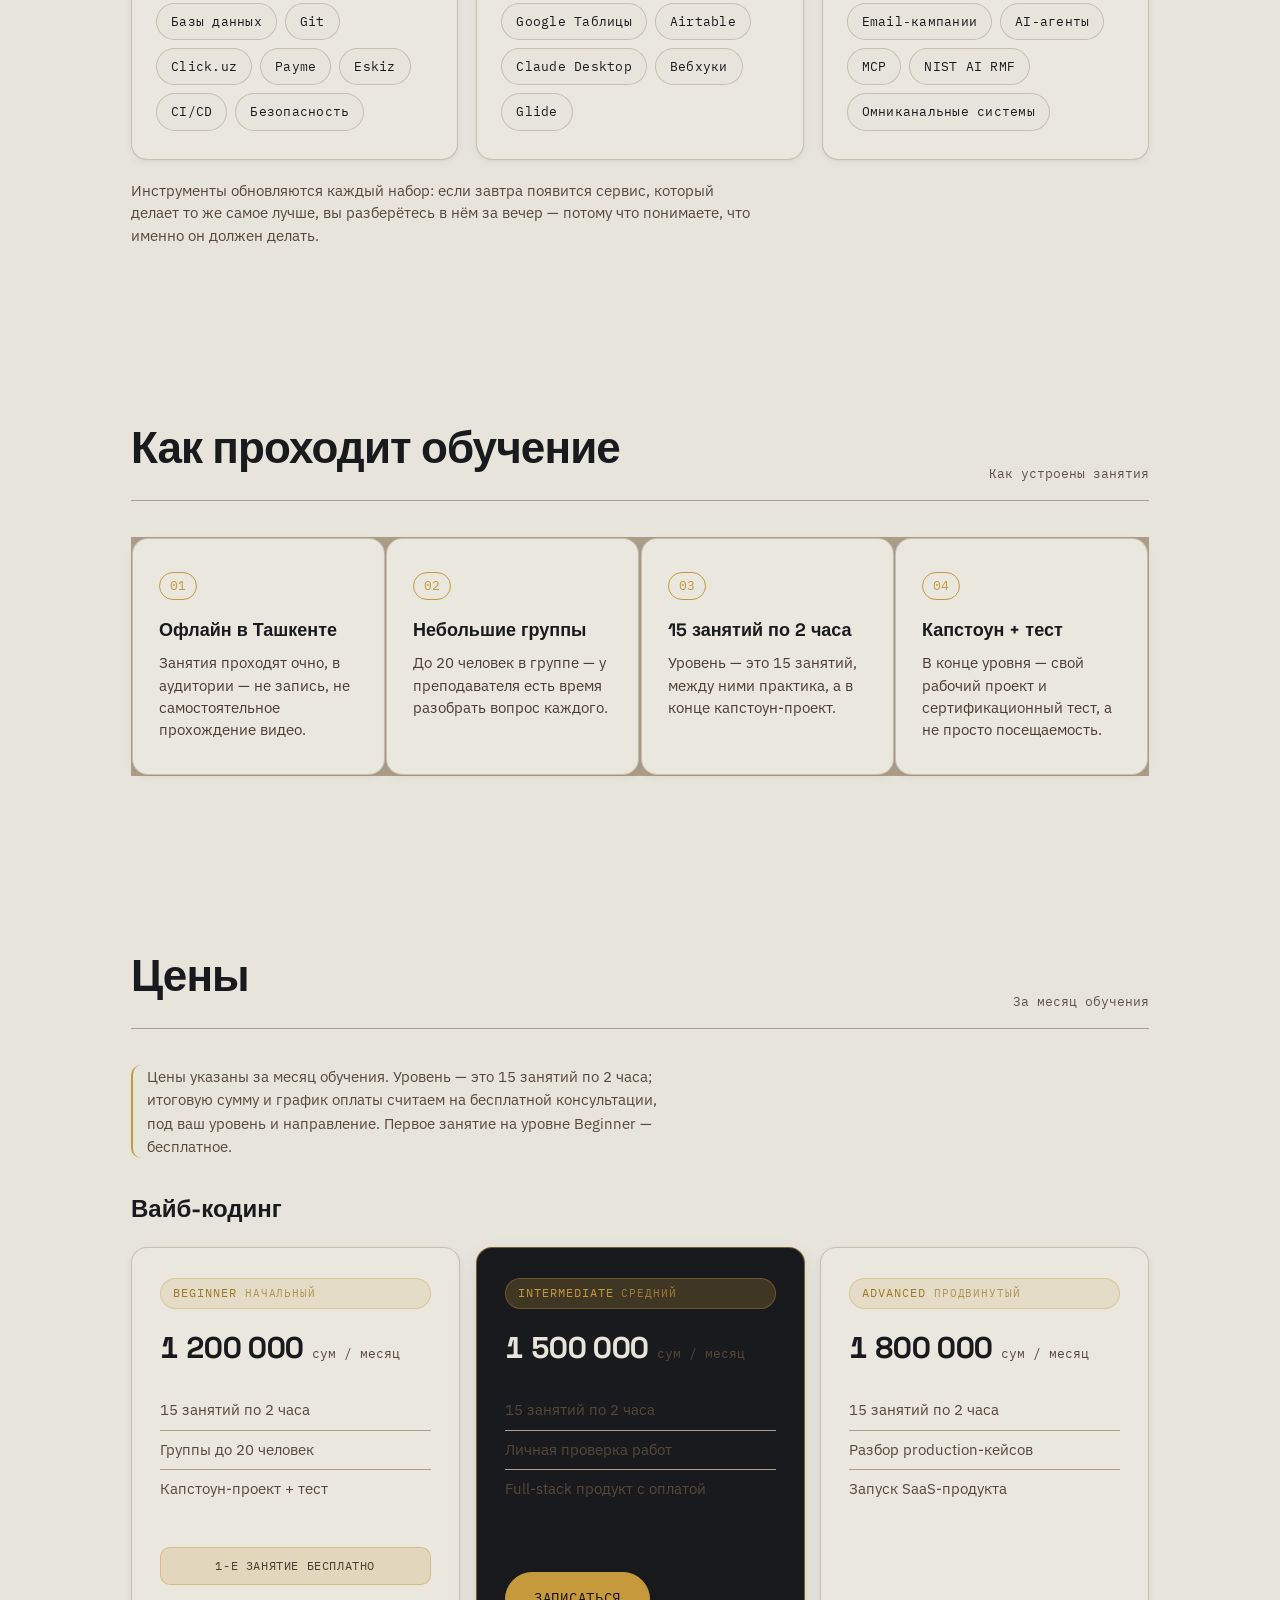
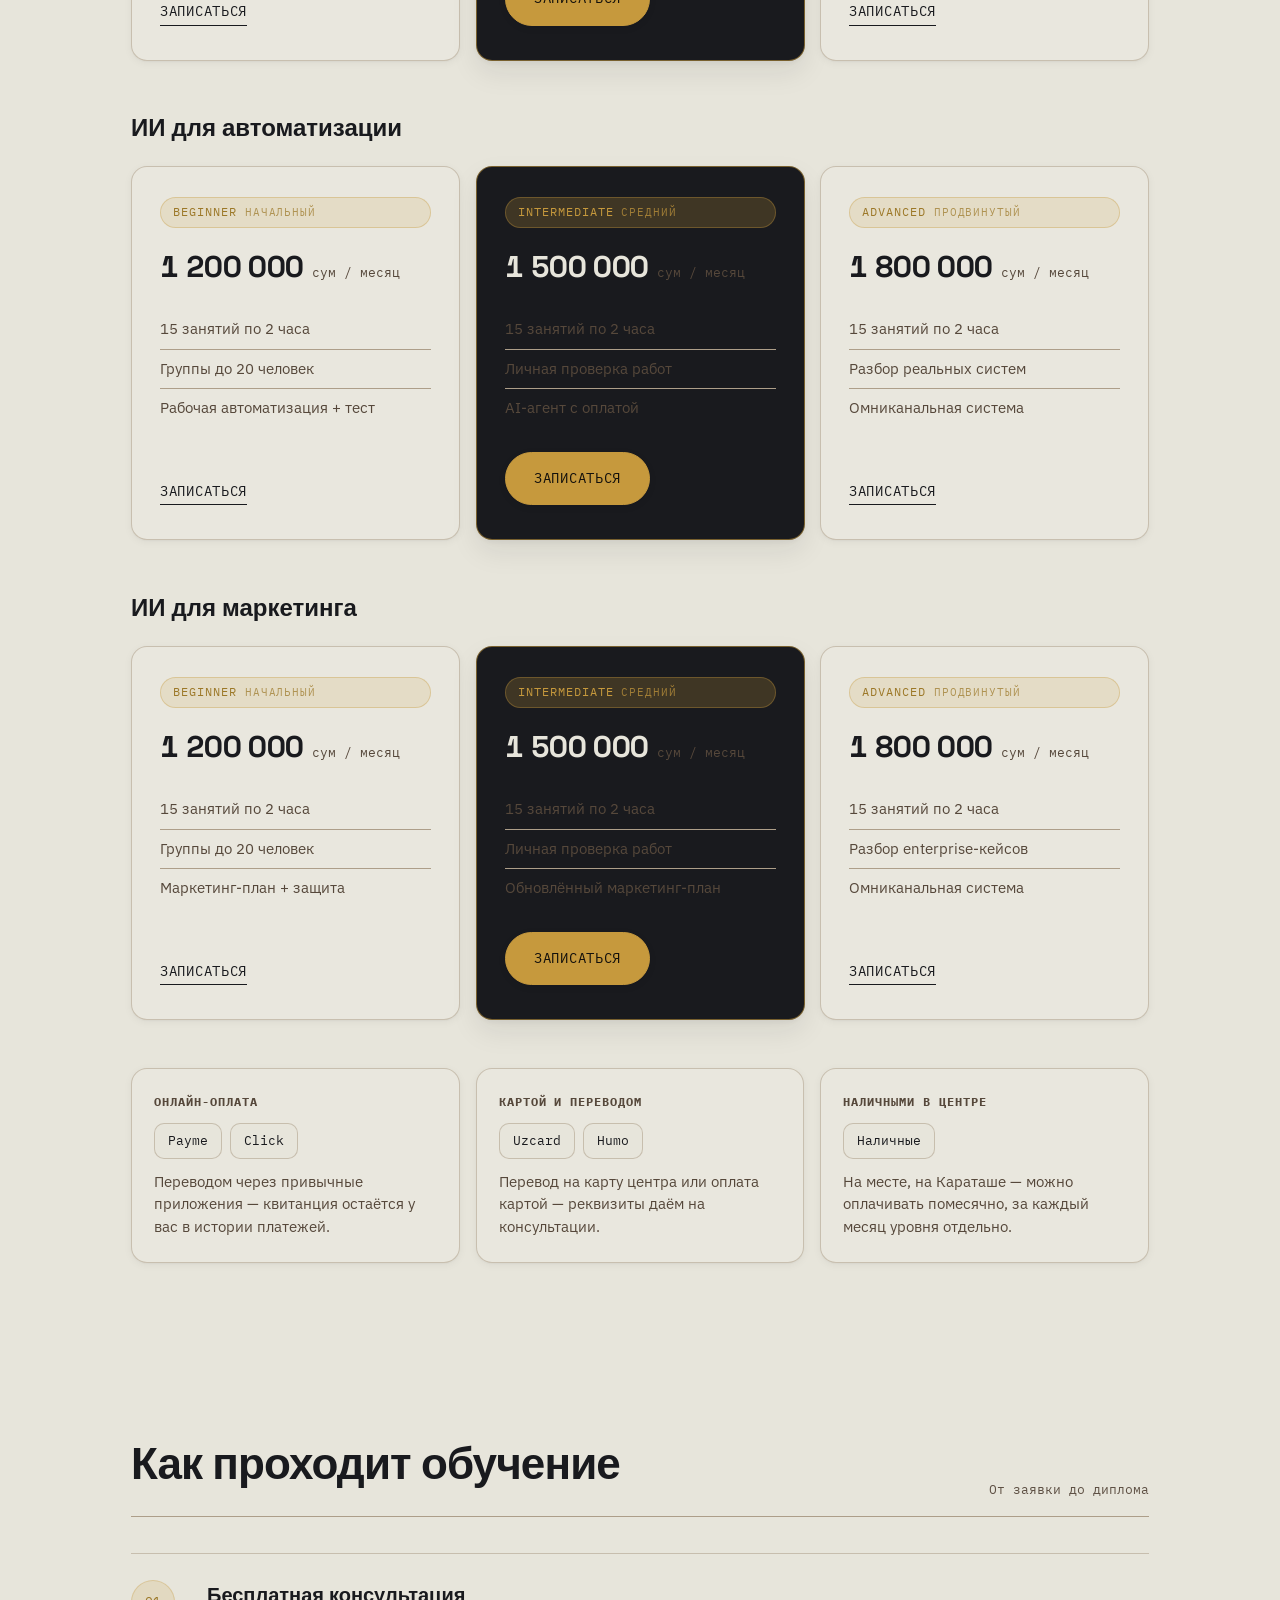
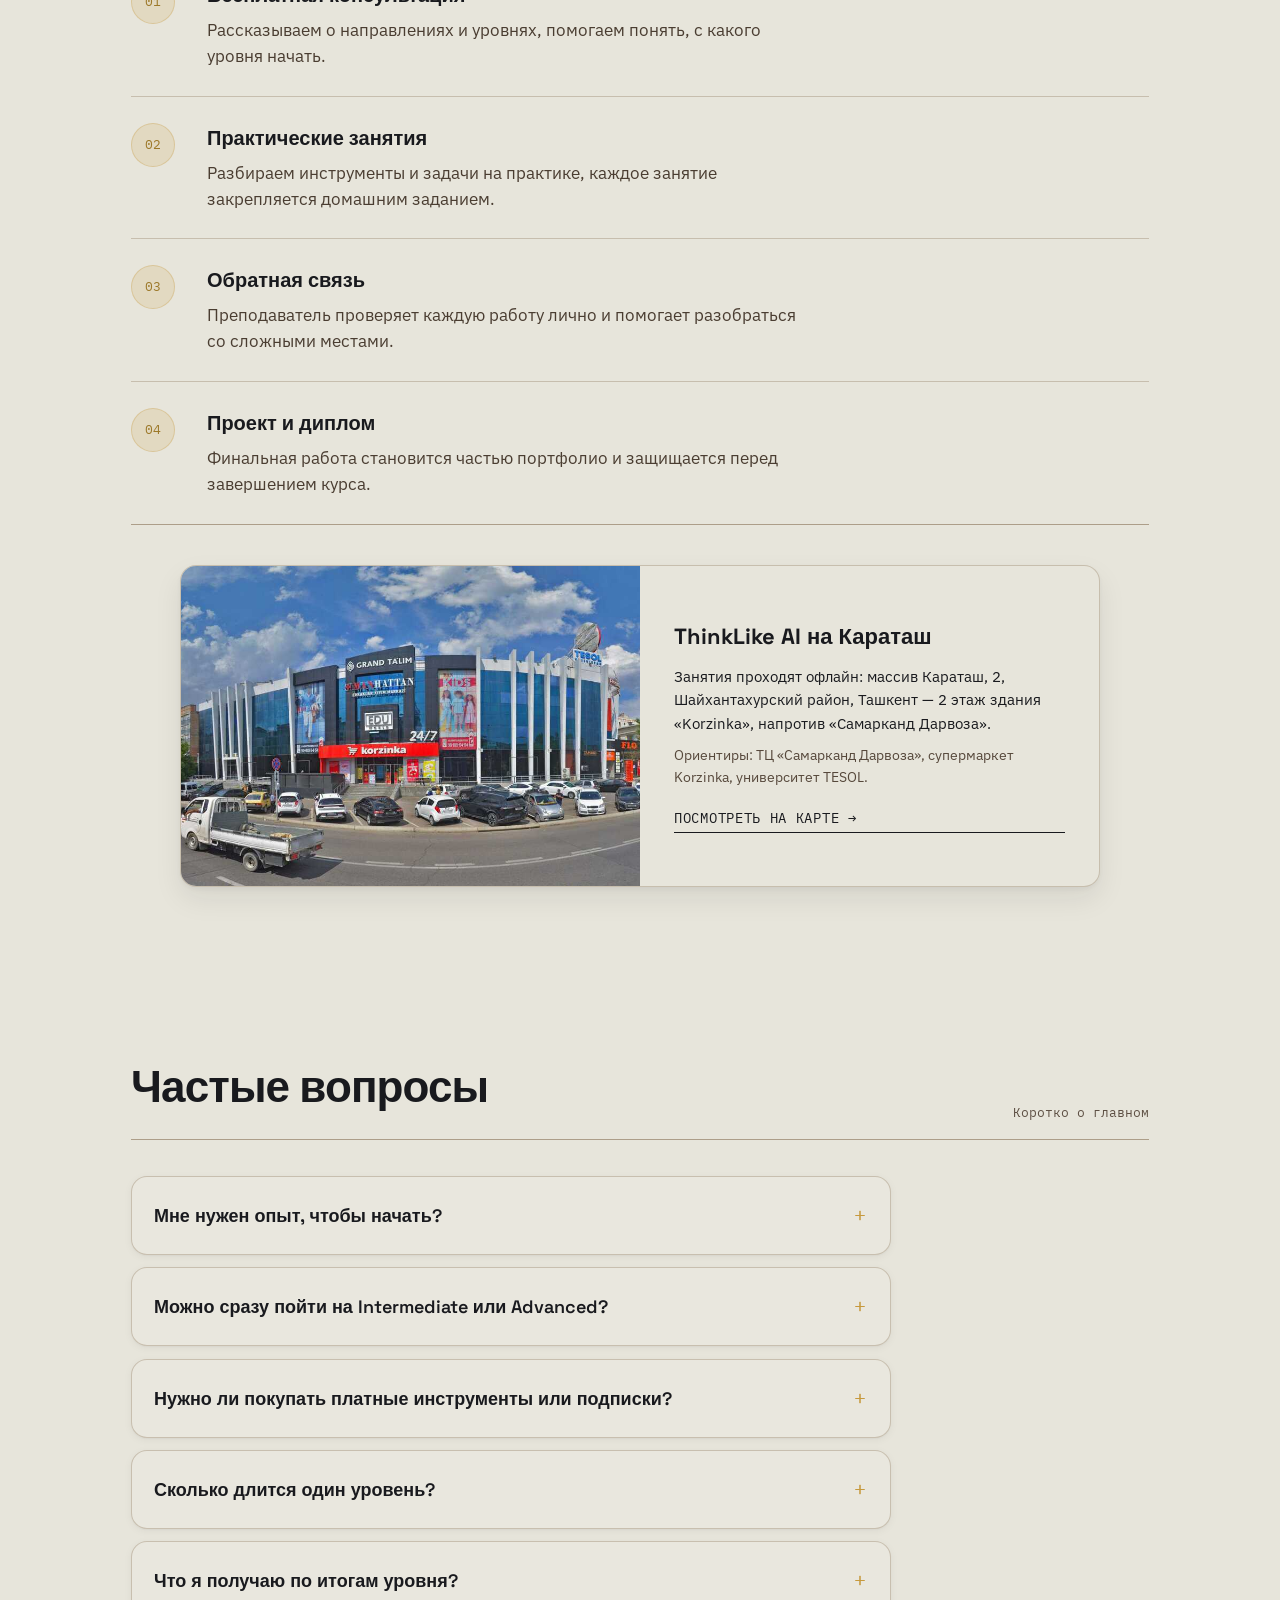
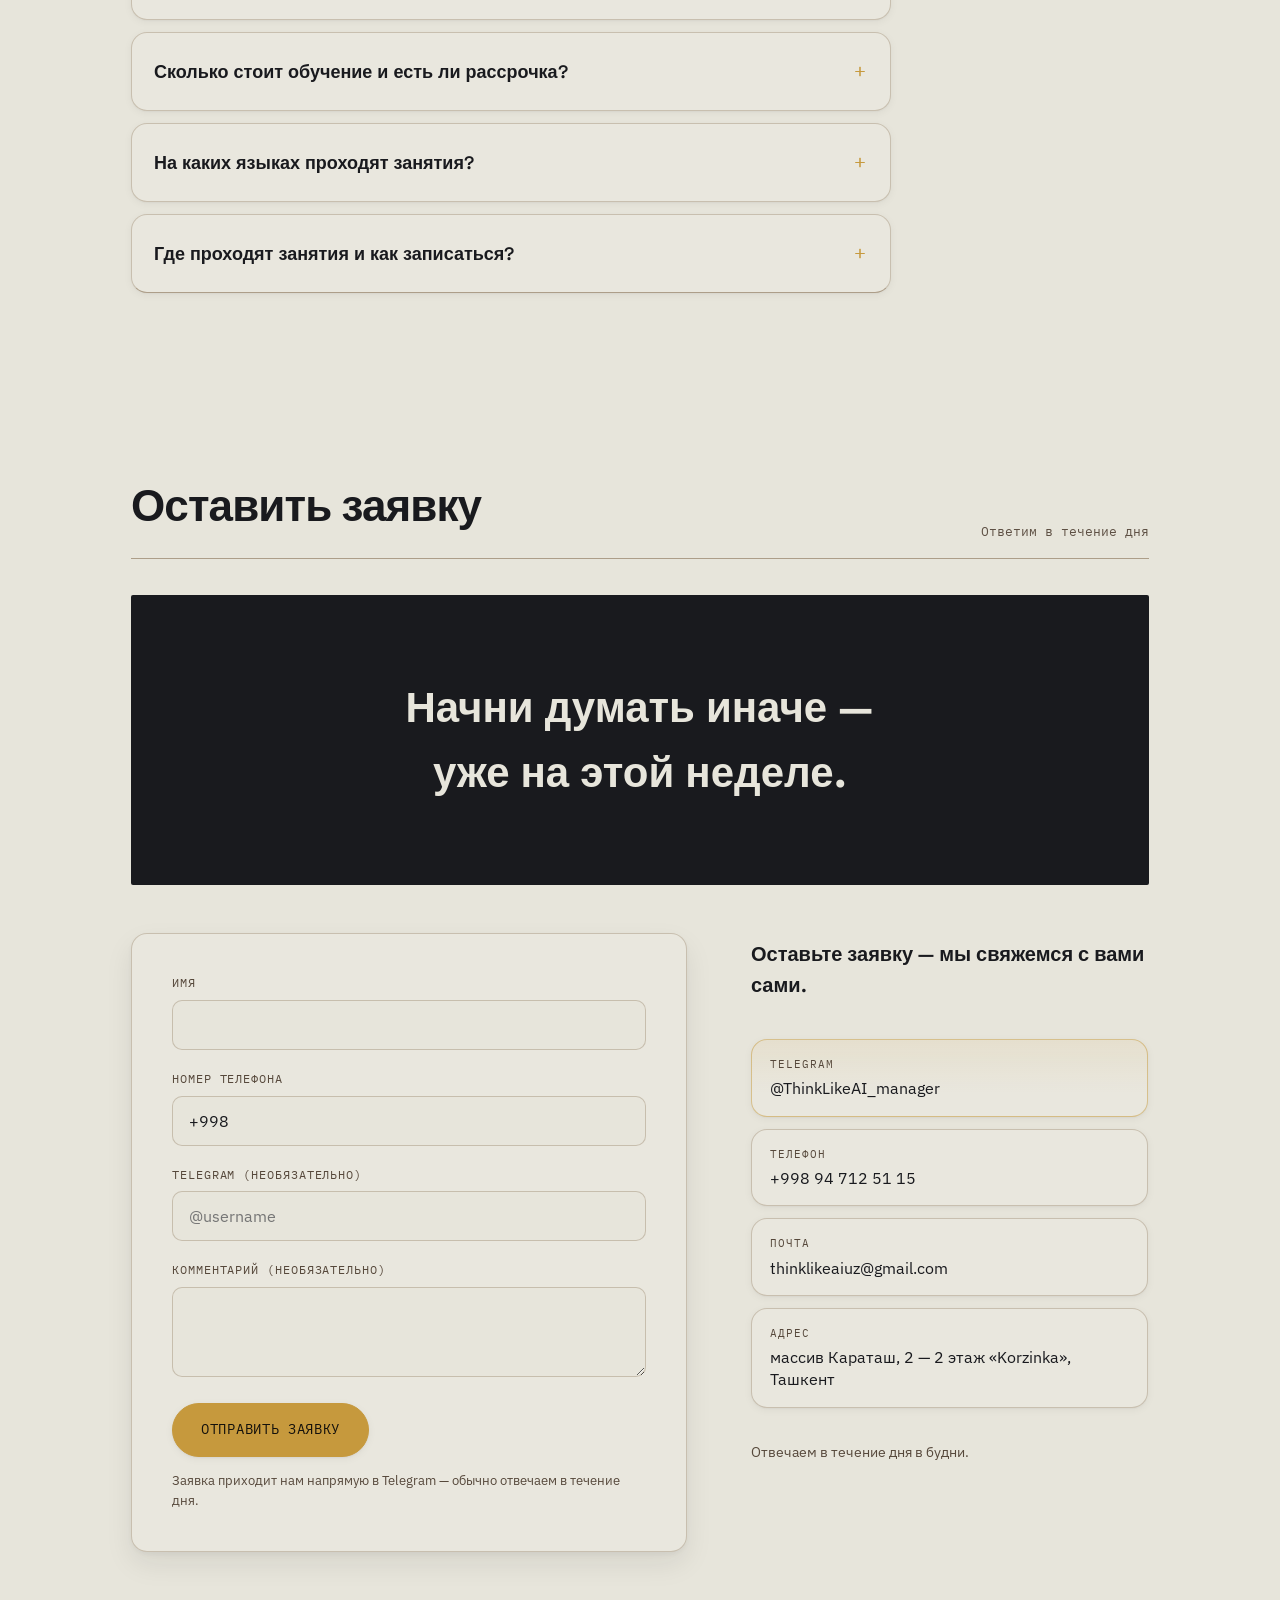
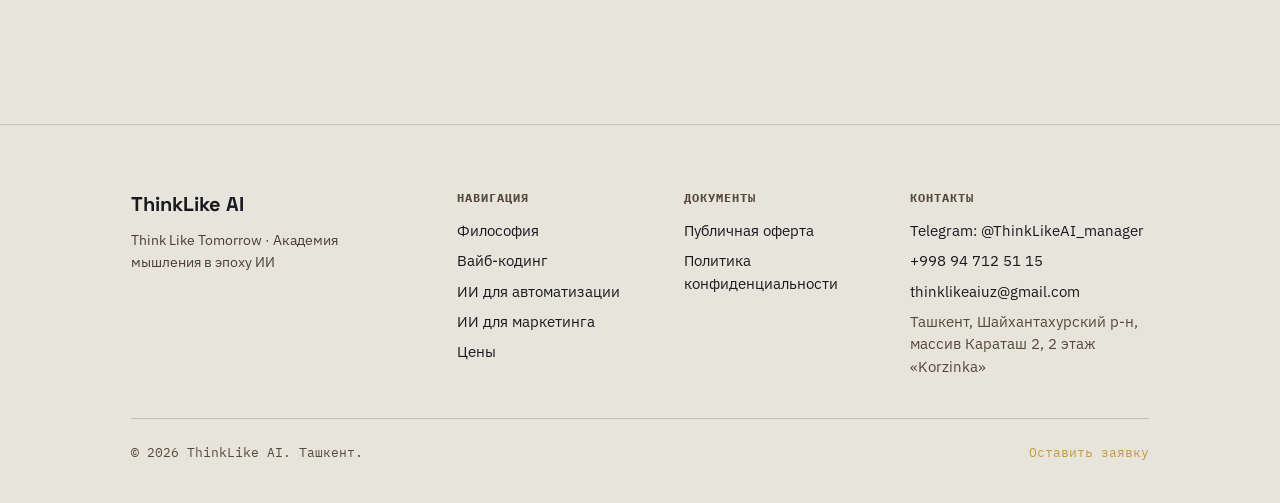
==== commit ef9ecdfb: "Add files via upload" ====
--- a/index.html
+++ b/index.html
@@ -280,7 +280,7 @@
     <div class="hero-meta">
       <div><b>3</b><span data-i18n="hero.meta1">направления · 9 уровней</span></div>
       <div><b>RU / UZ</b><span data-i18n="hero.meta2">языки преподавания</span></div>
-      <div><b>0</b><span data-i18n="hero.meta3">страха перед ИИ</span></div>
+      <div><b>0</b><span data-i18n="hero.meta3">занятий в каждом направлении</span></div>
     </div>
   </div>
 </header>
@@ -290,22 +290,31 @@
     <div class="quiz-card reveal">
       <div id="quizIntro">
         <h2 data-i18n="quiz.h2">Не знаете, с чего начать?</h2>
-        <p data-i18n="quiz.p">Короткий тест из 3 вопросов — подскажем, какое направление и уровень подойдут именно вам.</p>
+        <p data-i18n="quiz.p">Пять коротких вопросов — подберём направление и уровень, с которого вам стоит начинать.</p>
         <button class="btn-primary" id="quizStart" data-i18n="quiz.start">Пройти AI-тест</button>
       </div>
       <div id="quizBody" hidden>
-        <div class="quiz-progress"><span id="quizStep">1</span>/3</div>
+        <div class="quiz-bar" aria-hidden="true"><span id="quizBar"></span></div>
+        <div class="quiz-progress">
+          <span id="quizStepWord">Вопрос</span>
+          <b id="quizStep">1</b>
+          <span id="quizOfWord">из</span>
+          <b id="quizTotal">5</b>
+        </div>
         <h3 id="quizQText"></h3>
         <div class="quiz-options" id="quizOptions"></div>
+        <button type="button" class="quiz-back" id="quizBack" hidden>← Назад</button>
       </div>
       <div id="quizResult" hidden>
+        <p class="quiz-result-lead" data-i18n="quiz.resultLead">По вашим ответам подходит:</p>
         <span class="quiz-tag" id="quizResultTag"></span>
         <h3 id="quizResultTitle"></h3>
         <p id="quizResultDesc"></p>
         <div class="quiz-result-row">
-          <a class="btn-primary" id="quizResultCta" href="#pricing" data-i18n="quiz.cta">Смотреть в ценах</a>
-          <button class="btn-ghost" id="quizRestart" data-i18n="quiz.restart">Пройти заново</button>
-        </div>
+          <a class="btn-primary" href="#apply" data-i18n="quiz.ctaApply">Оставить заявку</a>
+          <a class="btn-ghost" id="quizResultCourse" href="course-vibe-coding.html" data-i18n="quiz.ctaCourse">Программа курса →</a>
+        </div>
+        <button type="button" class="quiz-restart" id="quizRestart" data-i18n="quiz.restart">Пройти заново</button>
       </div>
     </div>
   </div>
@@ -315,7 +324,7 @@
   <div class="wrap">
     <div class="section-head">
       <h2 data-i18n="phil.h2">Во что мы верим</h2>
-      <span class="section-num" data-i18n="phil.num">01 — Философия</span>
+      <span class="section-num" data-i18n="phil.num">Почему мы учим именно так</span>
     </div>
 
     <div class="cards">
@@ -350,7 +359,7 @@
   <div class="wrap">
     <div class="section-head">
       <h2 data-i18n="about.h2">Кто такой выпускник ThinkLike AI</h2>
-      <span class="section-num" data-i18n="about.num">02 — О нас</span>
+      <span class="section-num" data-i18n="about.num">Чему учится выпускник</span>
     </div>
 
     <div class="split">
@@ -370,7 +379,7 @@
   <div class="wrap">
     <div class="section-head">
       <h2 data-i18n="prog.h2">Курсы</h2>
-      <span class="section-num" data-i18n="prog.num">03 — Программы</span>
+      <span class="section-num" data-i18n="prog.num">Три направления, в каждом три уровня</span>
     </div>
 
     <div class="filter-tabs" role="group" aria-label="Course filter">
@@ -388,19 +397,19 @@
       </div>
       <div class="levels">
         <div class="level">
-          <span class="tag">Beginner</span>
+          <span class="tag">Beginner <em class="tag-ru" data-i18n="level.b">начальный</em></span>
           <p data-i18n="prog.a1Short">Первое приложение прямо в браузере: описываете идею словами — ИИ собирает рабочую страницу. База данных, вход по аккаунту и правила доступа. Устанавливать не нужно ничего.</p>
           <div class="tools" data-i18n="prog.a1Tools">Replit · Lovable · Bolt</div>
           <div class="who" data-i18n="prog.a1Who">15 занятий по 2 часа · от 14 лет · без опыта</div>
         </div>
         <div class="level is-core">
-          <span class="tag">Intermediate</span>
+          <span class="tag">Intermediate <em class="tag-ru" data-i18n="level.i">средний</em></span>
           <p data-i18n="prog.a2Short">Инструменты переезжают на ваш компьютер: Cursor и Claude Code, схемы базы, серверная логика, оплата Click и Payme с проверкой на сервере, роли, тесты и Git.</p>
           <div class="tools" data-i18n="prog.a2Tools">Cursor · Claude Code · Click / Payme / Eskiz</div>
           <div class="who" data-i18n="prog.a2Who">15 занятий по 2 часа · после Beginner</div>
         </div>
         <div class="level">
-          <span class="tag">Advanced</span>
+          <span class="tag">Advanced <em class="tag-ru" data-i18n="level.a">продвинутый</em></span>
           <p data-i18n="prog.a3Short">Запуск и защита: CI/CD с проверками безопасности, аудит собственного продукта глазами атакующего, подписки и биллинг — и продажа навыка как услуги.</p>
           <div class="tools" data-i18n="prog.a3Tools">CI/CD · Security-аудит · SaaS-биллинг</div>
           <div class="who" data-i18n="prog.a3Who">15 занятий по 2 часа · после Intermediate</div>
@@ -419,19 +428,19 @@
       </div>
       <div class="levels">
         <div class="level">
-          <span class="tag">Beginner</span>
+          <span class="tag">Beginner <em class="tag-ru" data-i18n="level.b">начальный</em></span>
           <p data-i18n="prog.n1Short">Первая связка без кода: клиент заполнил форму — данные в таблице, а вам уже пришло уведомление в Telegram. Плюс бот, отвечающий на частые вопросы.</p>
           <div class="tools" data-i18n="prog.n1Tools">Make.com · Zapier · Telegram-боты</div>
           <div class="who" data-i18n="prog.n1Who">15 занятий по 2 часа · от 14 лет · без опыта</div>
         </div>
         <div class="level is-core">
-          <span class="tag">Intermediate</span>
+          <span class="tag">Intermediate <em class="tag-ru" data-i18n="level.i">средний</em></span>
           <p data-i18n="prog.n2Short">Отдельные сценарии превращаются в систему: вебхуки, AI-агент по вашему каталогу и оплата через Click или Payme, которая запускает всё остальное.</p>
           <div class="tools" data-i18n="prog.n2Tools">Вебхуки · AI-агенты · Claude Desktop · Airtable</div>
           <div class="who" data-i18n="prog.n2Who">15 занятий по 2 часа · после Beginner</div>
         </div>
         <div class="level">
-          <span class="tag">Advanced</span>
+          <span class="tag">Advanced <em class="tag-ru" data-i18n="level.a">продвинутый</em></span>
           <p data-i18n="prog.n3Short">Омниканальная система: Telegram, почта и Instagram в одном потоке, агент на Flowise с памятью и автоотчёт каждый понедельник.</p>
           <div class="tools" data-i18n="prog.n3Tools">Flowise · n8n · Airtable · Glide</div>
           <div class="who" data-i18n="prog.n3Who">15 занятий по 2 часа · после Intermediate</div>
@@ -448,19 +457,19 @@
       </div>
       <div class="levels">
         <div class="level">
-          <span class="tag">Beginner</span>
+          <span class="tag">Beginner <em class="tag-ru" data-i18n="level.b">начальный</em></span>
           <p data-i18n="prog.m1Short">Промптинг, который даёт нужный результат с первого раза: контент для соцсетей, рассылок и сайта плюс основы того, как вас находят в поиске.</p>
           <div class="tools" data-i18n="prog.m1Tools">Промптинг · AI-контент · SEO основы</div>
           <div class="who" data-i18n="prog.m1Who">15 занятий по 2 часа · от 14 лет · без опыта</div>
         </div>
         <div class="level is-core">
-          <span class="tag">Intermediate</span>
+          <span class="tag">Intermediate <em class="tag-ru" data-i18n="level.i">средний</em></span>
           <p data-i18n="prog.m2Short">Считать, а не угадывать: какой канал принёс деньги, а какой тратит впустую. Плюс сайт, который находят и Google, и ИИ-поисковики.</p>
           <div class="tools" data-i18n="prog.m2Tools">Техническое SEO · Email-кампании · AI-агенты</div>
           <div class="who" data-i18n="prog.m2Who">15 занятий по 2 часа · после Beginner</div>
         </div>
         <div class="level">
-          <span class="tag">Advanced</span>
+          <span class="tag">Advanced <em class="tag-ru" data-i18n="level.a">продвинутый</em></span>
           <p data-i18n="prog.m3Short">Маркетинг, где все каналы работают согласованно: ИИ ведёт клиента от первого касания до покупки, а вы держите риски под контролем.</p>
           <div class="tools" data-i18n="prog.m3Tools">MCP для martech · NIST AI RMF · Омниканальные системы</div>
           <div class="who" data-i18n="prog.m3Who">15 занятий по 2 часа · после Intermediate</div>
@@ -475,7 +484,7 @@
   <div class="wrap">
     <div class="section-head">
       <h2 data-i18n="tools.h2">Инструменты, с которыми работаем</h2>
-      <span class="section-num" data-i18n="tools.num">03.6 — Инструменты</span>
+      <span class="section-num" data-i18n="tools.num">Что вы будете использовать</span>
     </div>
 
     <div class="tool-groups">
@@ -538,7 +547,7 @@
   <div class="wrap">
     <div class="section-head">
       <h2 data-i18n="formats.h2">Как проходит обучение</h2>
-      <span class="section-num" data-i18n="formats.num">03.5 — Форматы</span>
+      <span class="section-num" data-i18n="formats.num">Как устроены занятия</span>
     </div>
     <div class="icon-grid">
       <div class="icon-card reveal">
@@ -569,7 +578,7 @@
   <div class="wrap">
     <div class="section-head">
       <h2 data-i18n="price.h2">Цены</h2>
-      <span class="section-num" data-i18n="price.num">04 — Тарифы</span>
+      <span class="section-num" data-i18n="price.num">За месяц обучения</span>
     </div>
 
     <p class="price-note reveal" data-i18n="price.note">Цены указаны за месяц обучения. Уровень — это 15 занятий по 2 часа; итоговую сумму и график оплаты считаем на бесплатной консультации, под ваш уровень и направление. Первое занятие на уровне Beginner — бесплатное.</p>
@@ -578,7 +587,7 @@
       <div class="direction-head"><h3 data-i18n="prog.dir1Name">Вайб-кодинг</h3></div>
       <div class="levels price-grid">
         <div class="level">
-          <span class="tag">Beginner</span>
+          <span class="tag">Beginner <em class="tag-ru" data-i18n="level.b">начальный</em></span>
           <div class="price"><span class="price-num">1 200 000</span><span class="price-cur" data-i18n="price.currency">сум / месяц</span></div>
           <ul class="price-list">
             <li data-i18n="price.a1_1">15 занятий по 2 часа</li>
@@ -589,7 +598,7 @@
           <a class="btn-ghost" href="#apply" data-program="VibeCoding-Beginner" data-i18n="price.cta">Записаться</a>
         </div>
         <div class="level is-core">
-          <span class="tag">Intermediate</span>
+          <span class="tag">Intermediate <em class="tag-ru" data-i18n="level.i">средний</em></span>
           <div class="price"><span class="price-num">1 500 000</span><span class="price-cur" data-i18n="price.currency">сум / месяц</span></div>
           <ul class="price-list">
             <li data-i18n="price.a2_1">15 занятий по 2 часа</li>
@@ -599,7 +608,7 @@
           <a class="btn-primary" href="#apply" data-program="VibeCoding-Intermediate" data-i18n="price.cta">Записаться</a>
         </div>
         <div class="level">
-          <span class="tag">Advanced</span>
+          <span class="tag">Advanced <em class="tag-ru" data-i18n="level.a">продвинутый</em></span>
           <div class="price"><span class="price-num">1 800 000</span><span class="price-cur" data-i18n="price.currency">сум / месяц</span></div>
           <ul class="price-list">
             <li data-i18n="price.a3_1">15 занятий по 2 часа</li>
@@ -615,7 +624,7 @@
       <div class="direction-head"><h3 data-i18n="prog.dir3Name">ИИ для автоматизации</h3></div>
       <div class="levels price-grid">
         <div class="level">
-          <span class="tag">Beginner</span>
+          <span class="tag">Beginner <em class="tag-ru" data-i18n="level.b">начальный</em></span>
           <div class="price"><span class="price-num">1 200 000</span><span class="price-cur" data-i18n="price.currency">сум / месяц</span></div>
           <ul class="price-list">
             <li data-i18n="price.n1_1">15 занятий по 2 часа</li>
@@ -625,7 +634,7 @@
           <a class="btn-ghost" href="#apply" data-program="Automation-Beginner" data-i18n="price.cta">Записаться</a>
         </div>
         <div class="level is-core">
-          <span class="tag">Intermediate</span>
+          <span class="tag">Intermediate <em class="tag-ru" data-i18n="level.i">средний</em></span>
           <div class="price"><span class="price-num">1 500 000</span><span class="price-cur" data-i18n="price.currency">сум / месяц</span></div>
           <ul class="price-list">
             <li data-i18n="price.n2_1">15 занятий по 2 часа</li>
@@ -635,7 +644,7 @@
           <a class="btn-primary" href="#apply" data-program="Automation-Intermediate" data-i18n="price.cta">Записаться</a>
         </div>
         <div class="level">
-          <span class="tag">Advanced</span>
+          <span class="tag">Advanced <em class="tag-ru" data-i18n="level.a">продвинутый</em></span>
           <div class="price"><span class="price-num">1 800 000</span><span class="price-cur" data-i18n="price.currency">сум / месяц</span></div>
           <ul class="price-list">
             <li data-i18n="price.n3_1">15 занятий по 2 часа</li>
@@ -651,7 +660,7 @@
       <div class="direction-head"><h3 data-i18n="prog.dir2Name">ИИ для маркетинга</h3></div>
       <div class="levels price-grid">
         <div class="level">
-          <span class="tag">Beginner</span>
+          <span class="tag">Beginner <em class="tag-ru" data-i18n="level.b">начальный</em></span>
           <div class="price"><span class="price-num">1 200 000</span><span class="price-cur" data-i18n="price.currency">сум / месяц</span></div>
           <ul class="price-list">
             <li data-i18n="price.m1_1">15 занятий по 2 часа</li>
@@ -661,7 +670,7 @@
           <a class="btn-ghost" href="#apply" data-program="Marketing-Beginner" data-i18n="price.cta">Записаться</a>
         </div>
         <div class="level is-core">
-          <span class="tag">Intermediate</span>
+          <span class="tag">Intermediate <em class="tag-ru" data-i18n="level.i">средний</em></span>
           <div class="price"><span class="price-num">1 500 000</span><span class="price-cur" data-i18n="price.currency">сум / месяц</span></div>
           <ul class="price-list">
             <li data-i18n="price.m2_1">15 занятий по 2 часа</li>
@@ -671,7 +680,7 @@
           <a class="btn-primary" href="#apply" data-program="Marketing-Intermediate" data-i18n="price.cta">Записаться</a>
         </div>
         <div class="level">
-          <span class="tag">Advanced</span>
+          <span class="tag">Advanced <em class="tag-ru" data-i18n="level.a">продвинутый</em></span>
           <div class="price"><span class="price-num">1 800 000</span><span class="price-cur" data-i18n="price.currency">сум / месяц</span></div>
           <ul class="price-list">
             <li data-i18n="price.m3_1">15 занятий по 2 часа</li>
@@ -715,7 +724,7 @@
   <div class="wrap">
     <div class="section-head">
       <h2 data-i18n="proc.h2">Как проходит обучение</h2>
-      <span class="section-num" data-i18n="proc.num">05 — Процесс</span>
+      <span class="section-num" data-i18n="proc.num">От заявки до диплома</span>
     </div>
 
     <div class="steps">
@@ -755,7 +764,7 @@
   <div class="wrap">
     <div class="section-head">
       <h2 data-i18n="faq.h2">Частые вопросы</h2>
-      <span class="section-num" data-i18n="faq.num">06 — Вопросы</span>
+      <span class="section-num" data-i18n="faq.num">Коротко о главном</span>
     </div>
 
     <div class="faq-list">
@@ -800,7 +809,7 @@
   <div class="wrap">
     <div class="section-head">
       <h2 data-i18n="apply.h2">Оставить заявку</h2>
-      <span class="section-num" data-i18n="apply.num">07 — Заявка</span>
+      <span class="section-num" data-i18n="apply.num">Ответим в течение дня</span>
     </div>
 
     <div class="cta reveal" id="contact">
--- a/style.css
+++ b/style.css
@@ -2959,3 +2959,156 @@
   max-width:72ch;
   margin-bottom:16px;
 }
+
+/* ============================================================
+   26 — AI-ТЕСТ КРУПНЕЕ И ПОНЯТНЕЕ + ЯСНОСТЬ ИНТЕРФЕЙСА
+   ============================================================ */
+
+/* карточка теста была маленькой и терялась в пустоте */
+.quiz-card{
+  max-width:860px;
+  padding:clamp(36px,5vw,60px) clamp(24px,4.5vw,56px);
+  text-align:left;
+}
+.quiz-card h2{
+  font-size:clamp(26px,3.4vw,40px);
+  letter-spacing:-0.02em;
+  margin-bottom:12px;
+}
+.quiz-card > div > p{
+  margin:0 0 28px;
+  max-width:56ch;
+  font-size:clamp(15px,1.5vw,17.5px);
+}
+#quizQText{
+  font-family:var(--display);
+  font-size:clamp(21px,2.6vw,30px);
+  font-weight:700;
+  letter-spacing:-0.015em;
+  line-height:1.25;
+  margin-bottom:26px;
+}
+
+/* полоса прогресса */
+.quiz-bar{
+  height:4px;
+  border-radius:var(--r-pill);
+  background:rgba(231,229,219,.16);
+  overflow:hidden;
+  margin-bottom:18px;
+}
+.quiz-bar span{
+  display:block;
+  height:100%;
+  width:0;
+  border-radius:var(--r-pill);
+  background:var(--signal);
+  transition:width .35s var(--ease-out);
+}
+.quiz-progress{
+  display:flex;
+  align-items:baseline;
+  gap:6px;
+  font-family:var(--mono);
+  font-size:12px;
+  text-transform:uppercase;
+  letter-spacing:.08em;
+  color:#C7BBA6;
+  margin-bottom:16px;
+}
+.quiz-progress b{ color:var(--signal); font-weight:500; }
+
+/* варианты ответа — крупные кликабельные строки */
+.quiz-options{
+  display:grid;
+  gap:12px;
+  margin-bottom:20px;
+}
+.quiz-option{
+  width:100%;
+  text-align:left;
+  font-size:clamp(15px,1.5vw,17px);
+  padding:18px 22px;
+  border-radius:var(--r-md);
+  cursor:pointer;
+  display:flex;
+  align-items:center;
+  gap:14px;
+}
+/* ВАЖНО: ::before у .quiz-option уже занят эффектом заливки от курсора
+   (секция 16). Поэтому кружок-маркер — отдельный элемент .quiz-dot,
+   который создаёт скрипт, иначе заливка ломается и кружок уезжает
+   к позиции курсора посреди строки. */
+.quiz-dot{
+  flex:0 0 auto;
+  width:18px;
+  height:18px;
+  border-radius:50%;
+  border:1.5px solid rgba(231,229,219,.45);
+  transition:border-color var(--t-fast) var(--ease-out), box-shadow var(--t-fast) var(--ease-out);
+}
+.quiz-option:hover .quiz-dot{
+  border-color:var(--paper);
+  box-shadow:inset 0 0 0 4px var(--paper);
+}
+.quiz-label{ flex:1 1 auto; }
+
+.quiz-back,
+.quiz-restart{
+  -webkit-appearance:none;
+  appearance:none;
+  background:none;
+  border:none;
+  cursor:pointer;
+  font-family:var(--mono);
+  font-size:12.5px;
+  letter-spacing:.05em;
+  color:#C7BBA6;
+  padding:6px 0;
+}
+.quiz-back:hover,
+.quiz-restart:hover{ color:var(--paper); }
+.quiz-restart{ margin-top:18px; text-transform:uppercase; }
+
+.quiz-result-lead{
+  font-family:var(--mono);
+  font-size:12px;
+  text-transform:uppercase;
+  letter-spacing:.09em;
+  color:#C7BBA6;
+  margin-bottom:14px !important;
+}
+#quizResultTitle{
+  font-family:var(--display);
+  font-size:clamp(22px,2.8vw,32px);
+  font-weight:700;
+  letter-spacing:-0.02em;
+  margin:14px 0 12px;
+}
+#quizResultDesc{ font-size:clamp(15px,1.5vw,17px); max-width:62ch; margin-bottom:26px; }
+.quiz-result-row{ justify-content:flex-start; }
+
+/* подсветка тарифа, который выпал по тесту */
+#pricing .level.is-suggested{
+  border-color:var(--signal);
+  box-shadow:0 0 0 3px color-mix(in srgb, var(--signal) 22%, transparent), var(--sh-2);
+}
+
+/* --- понятность: русское название уровня рядом с английским --- */
+.tag-ru{
+  font-style:normal;
+  opacity:.72;
+  font-size:.92em;
+}
+
+/* --- понятность: подпись секции вместо кода вроде «03.6» --- */
+.section-num{
+  max-width:34ch;
+  text-align:right;
+  line-height:1.35;
+  font-size:12.5px;
+}
+@media (max-width:700px){
+  .section-head{ flex-direction:column; align-items:flex-start; gap:6px; }
+  .section-num{ text-align:left; max-width:none; }
+}
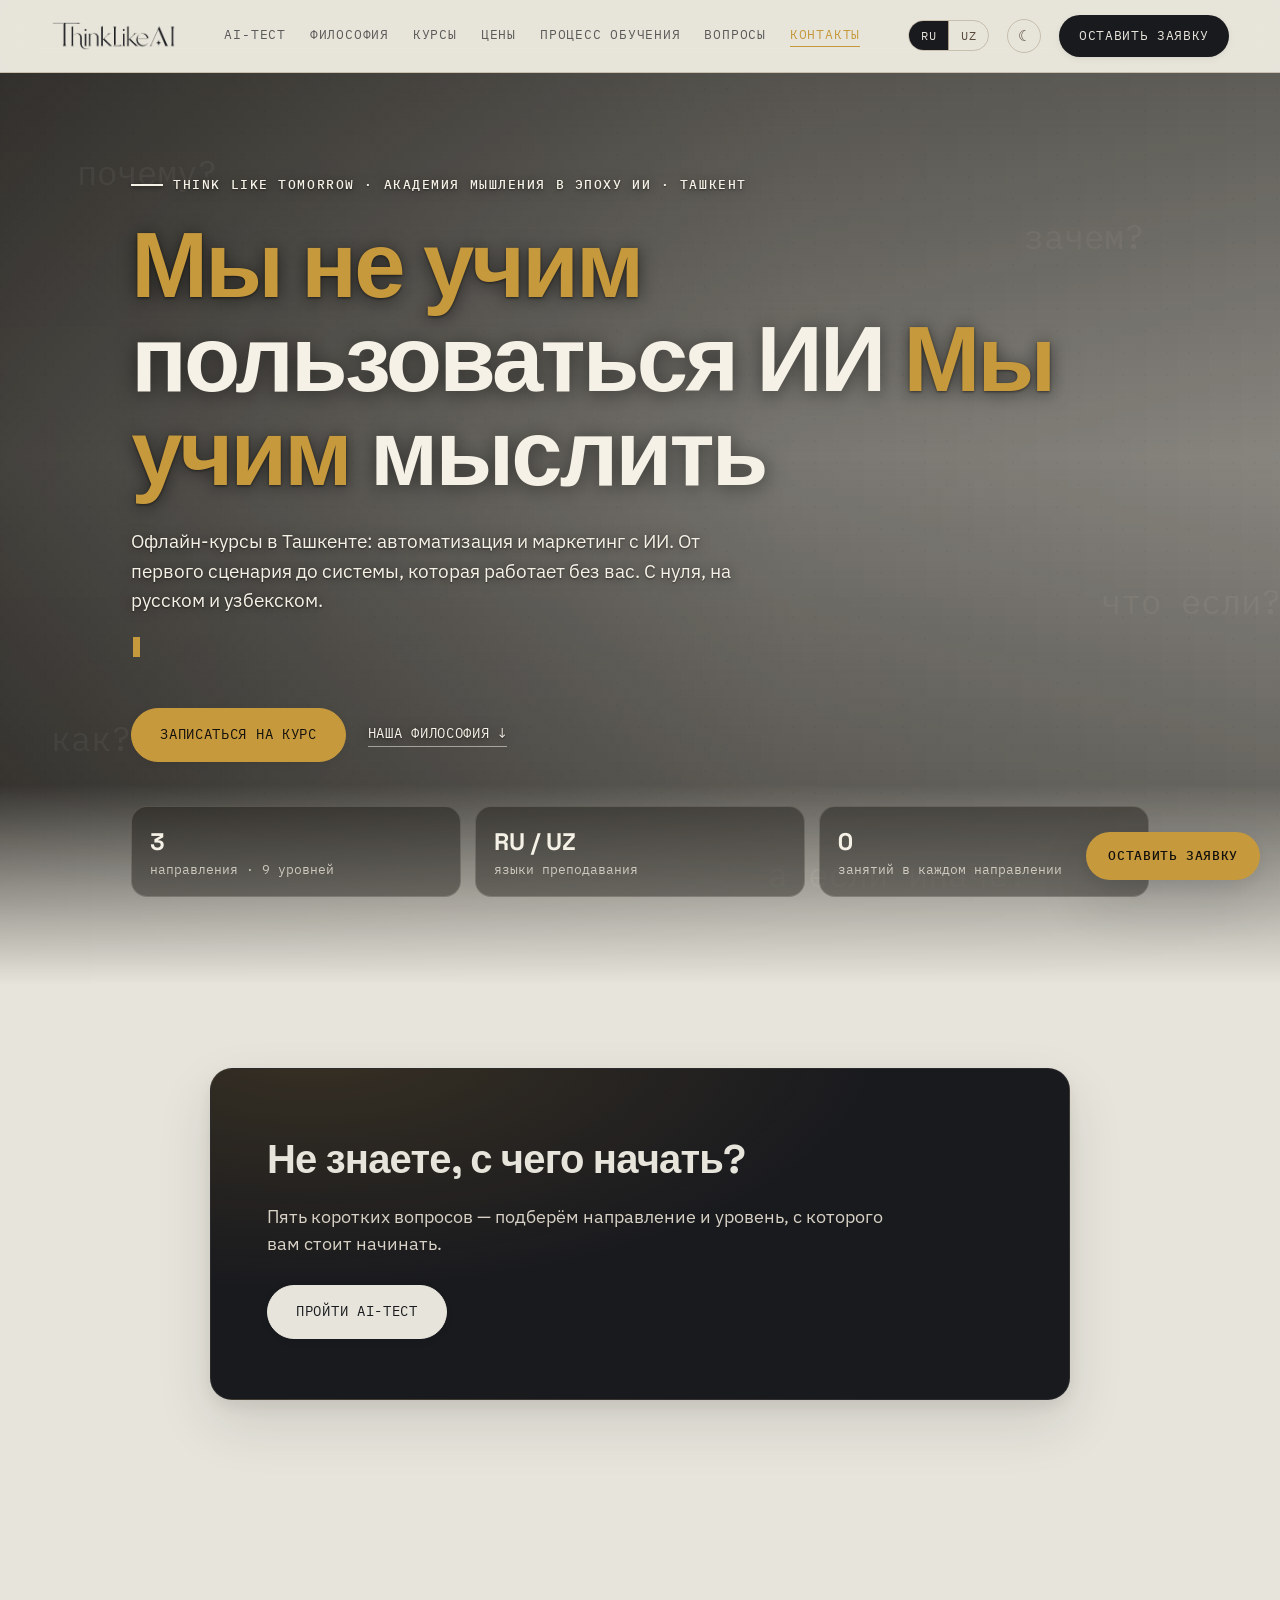
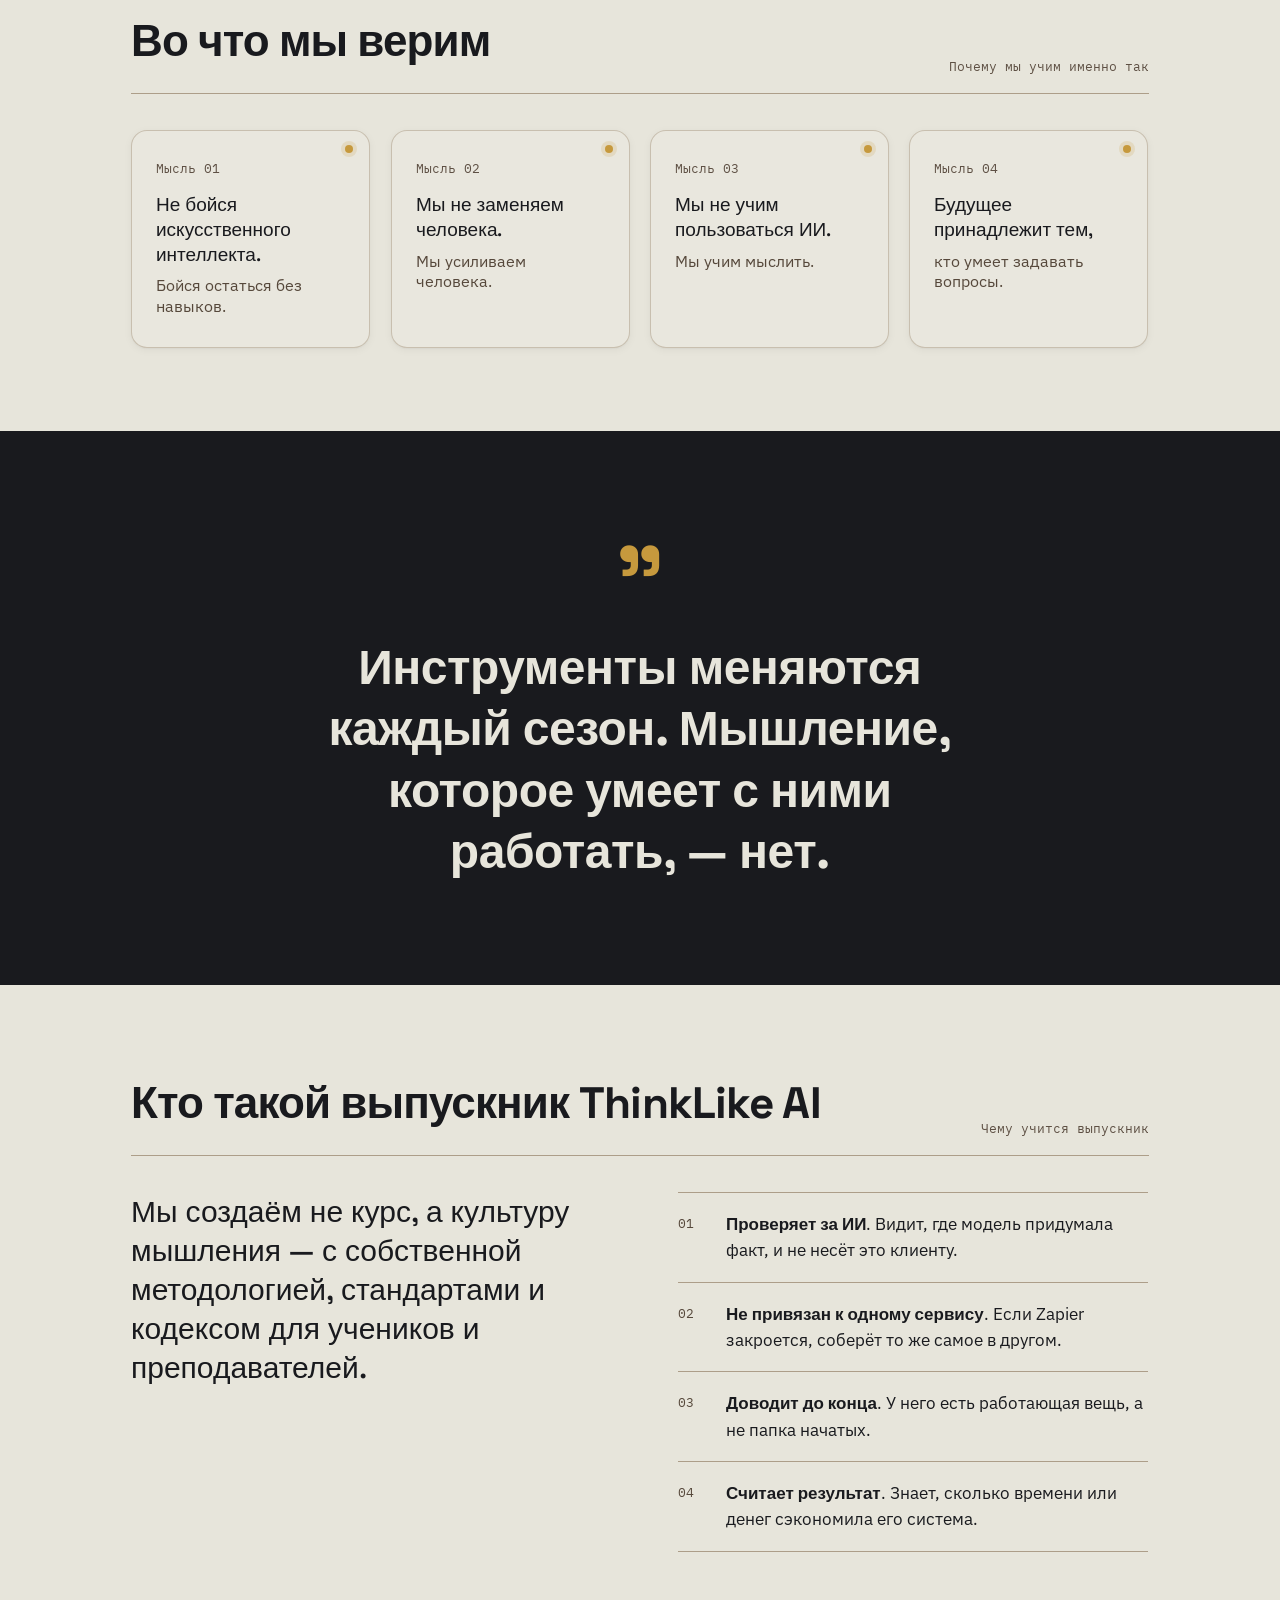
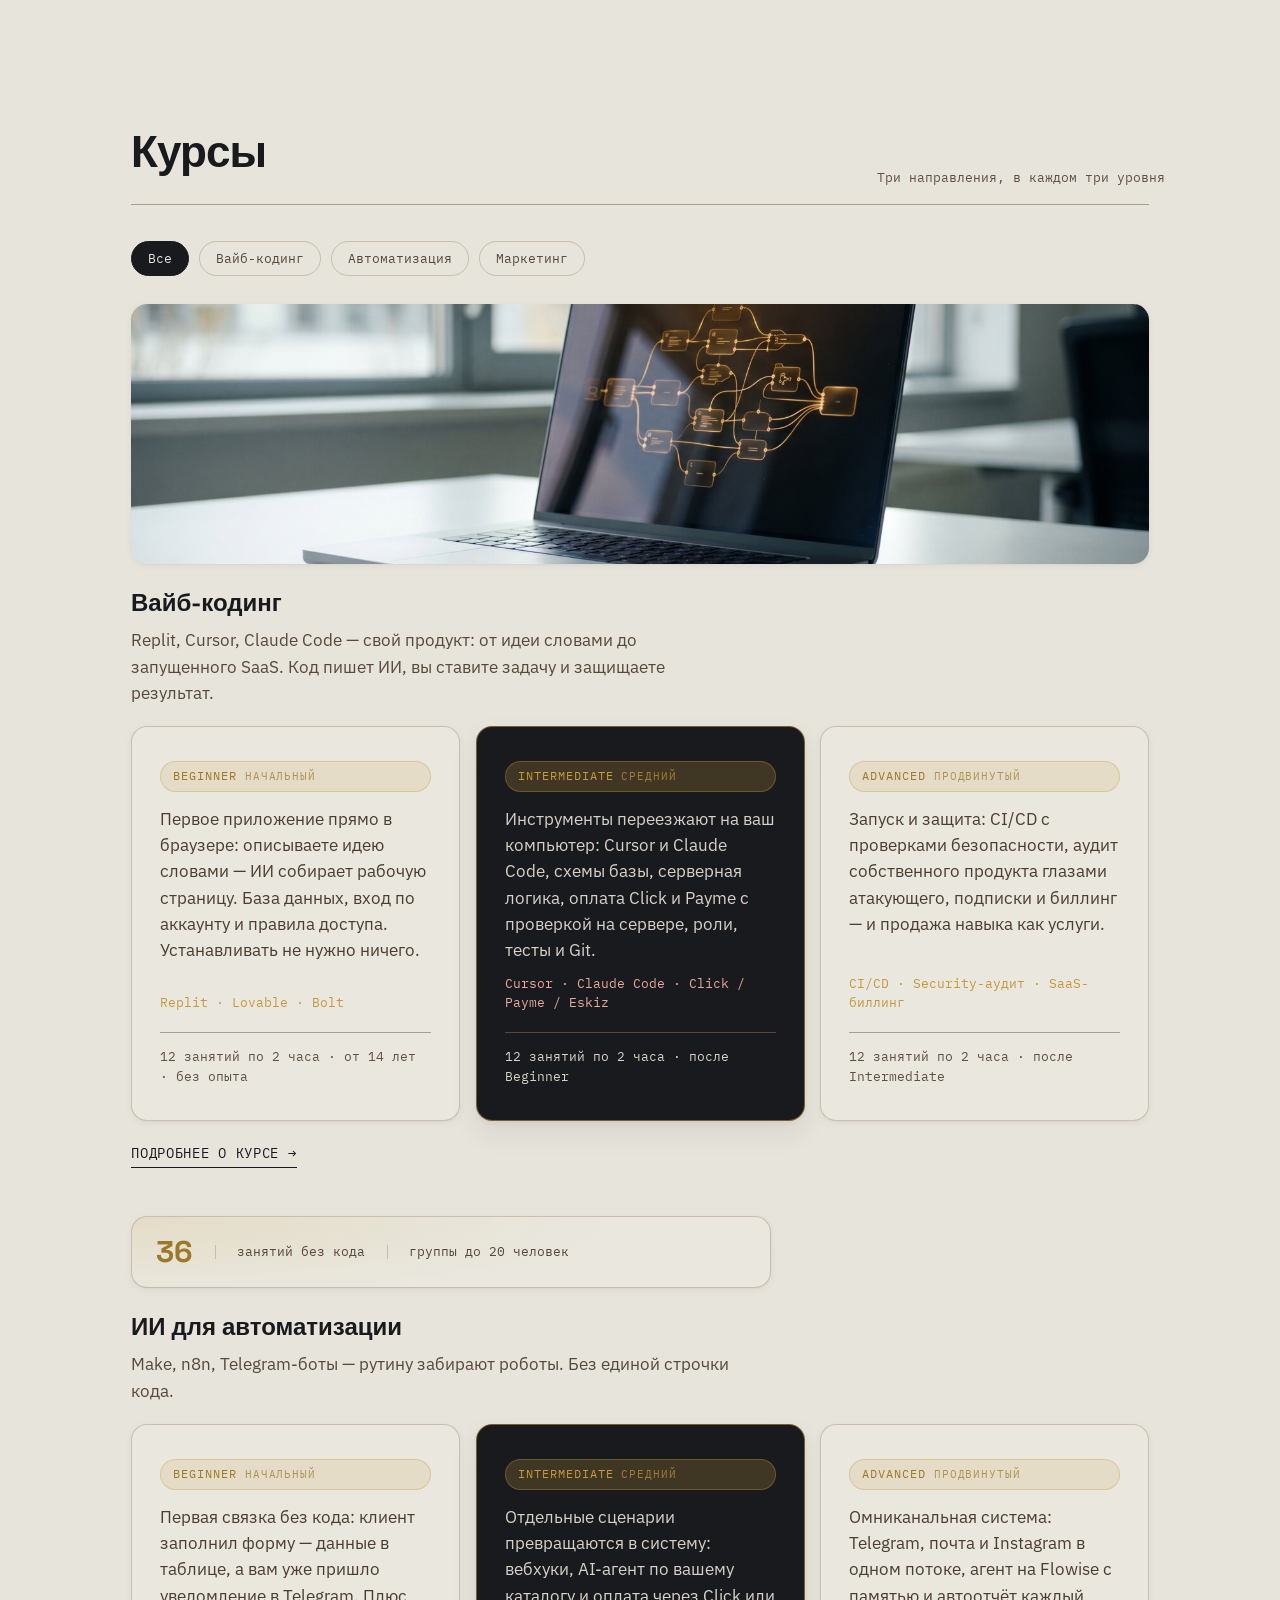
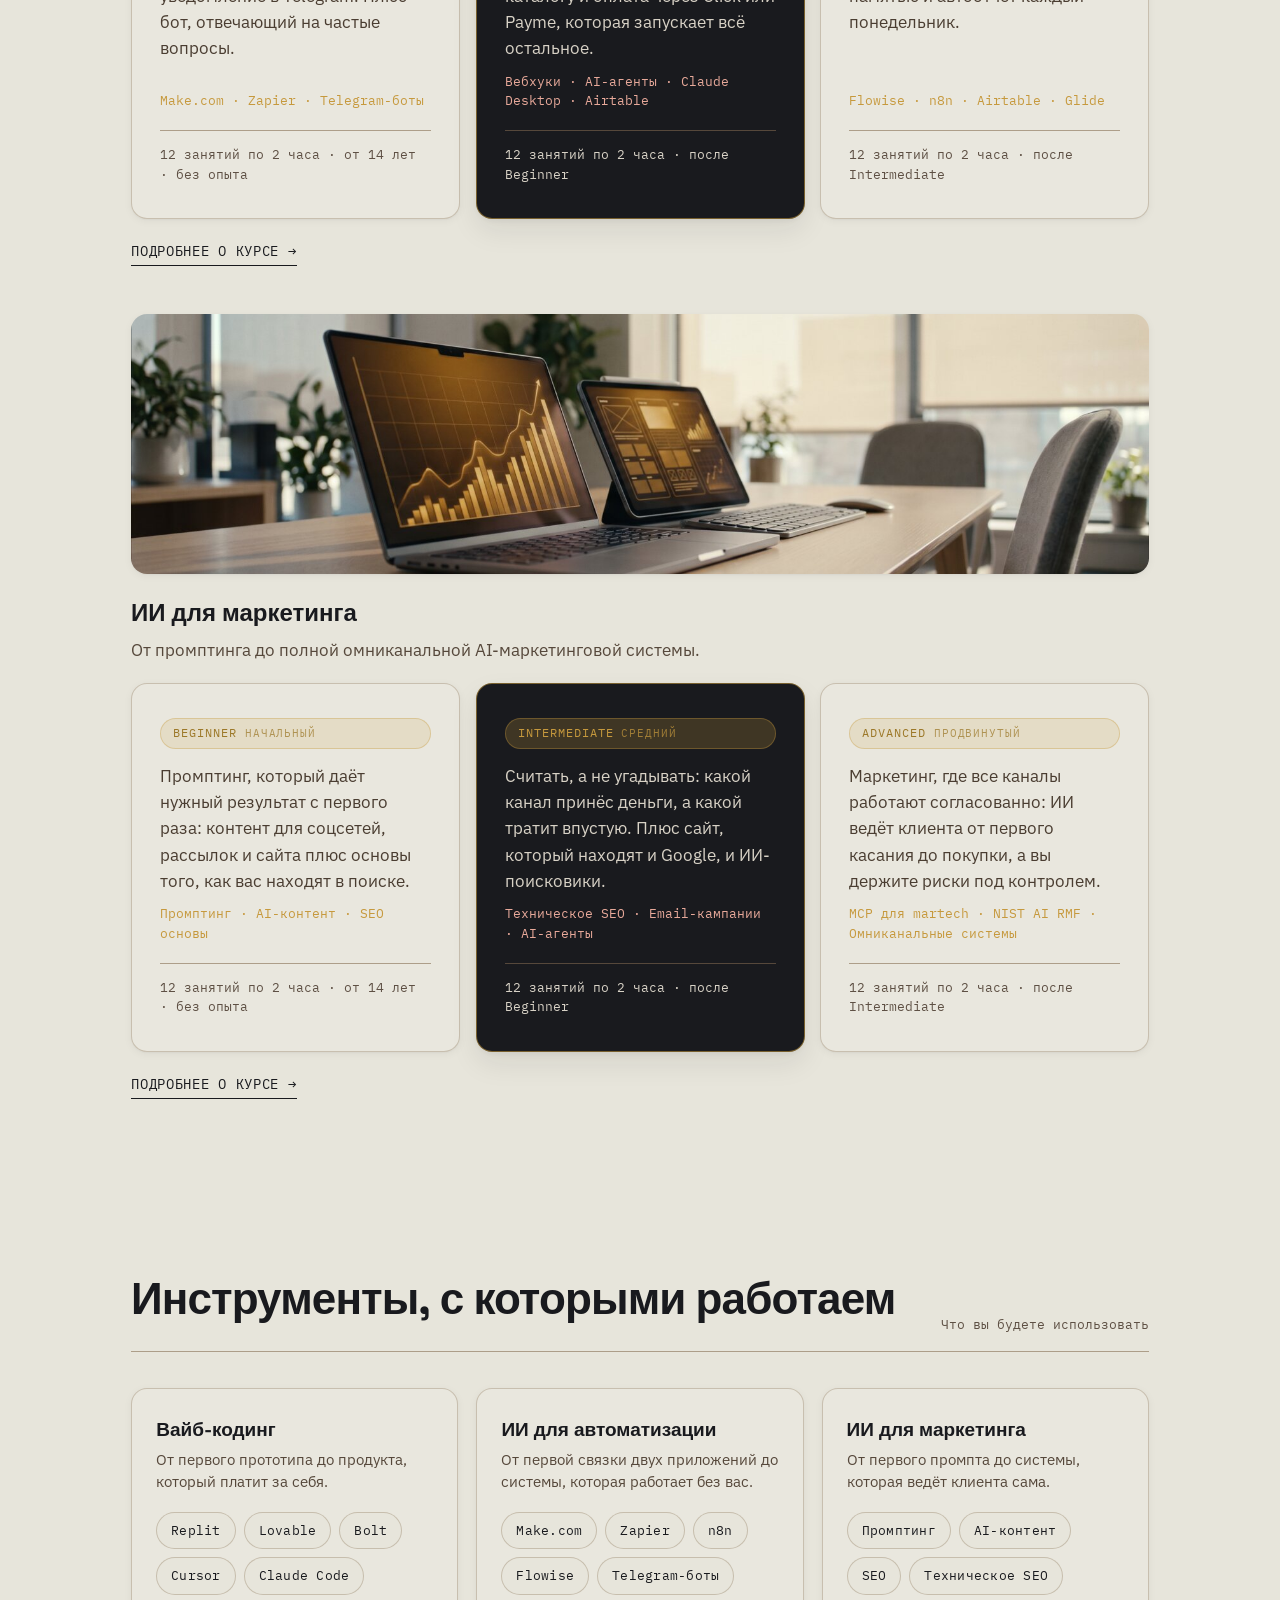
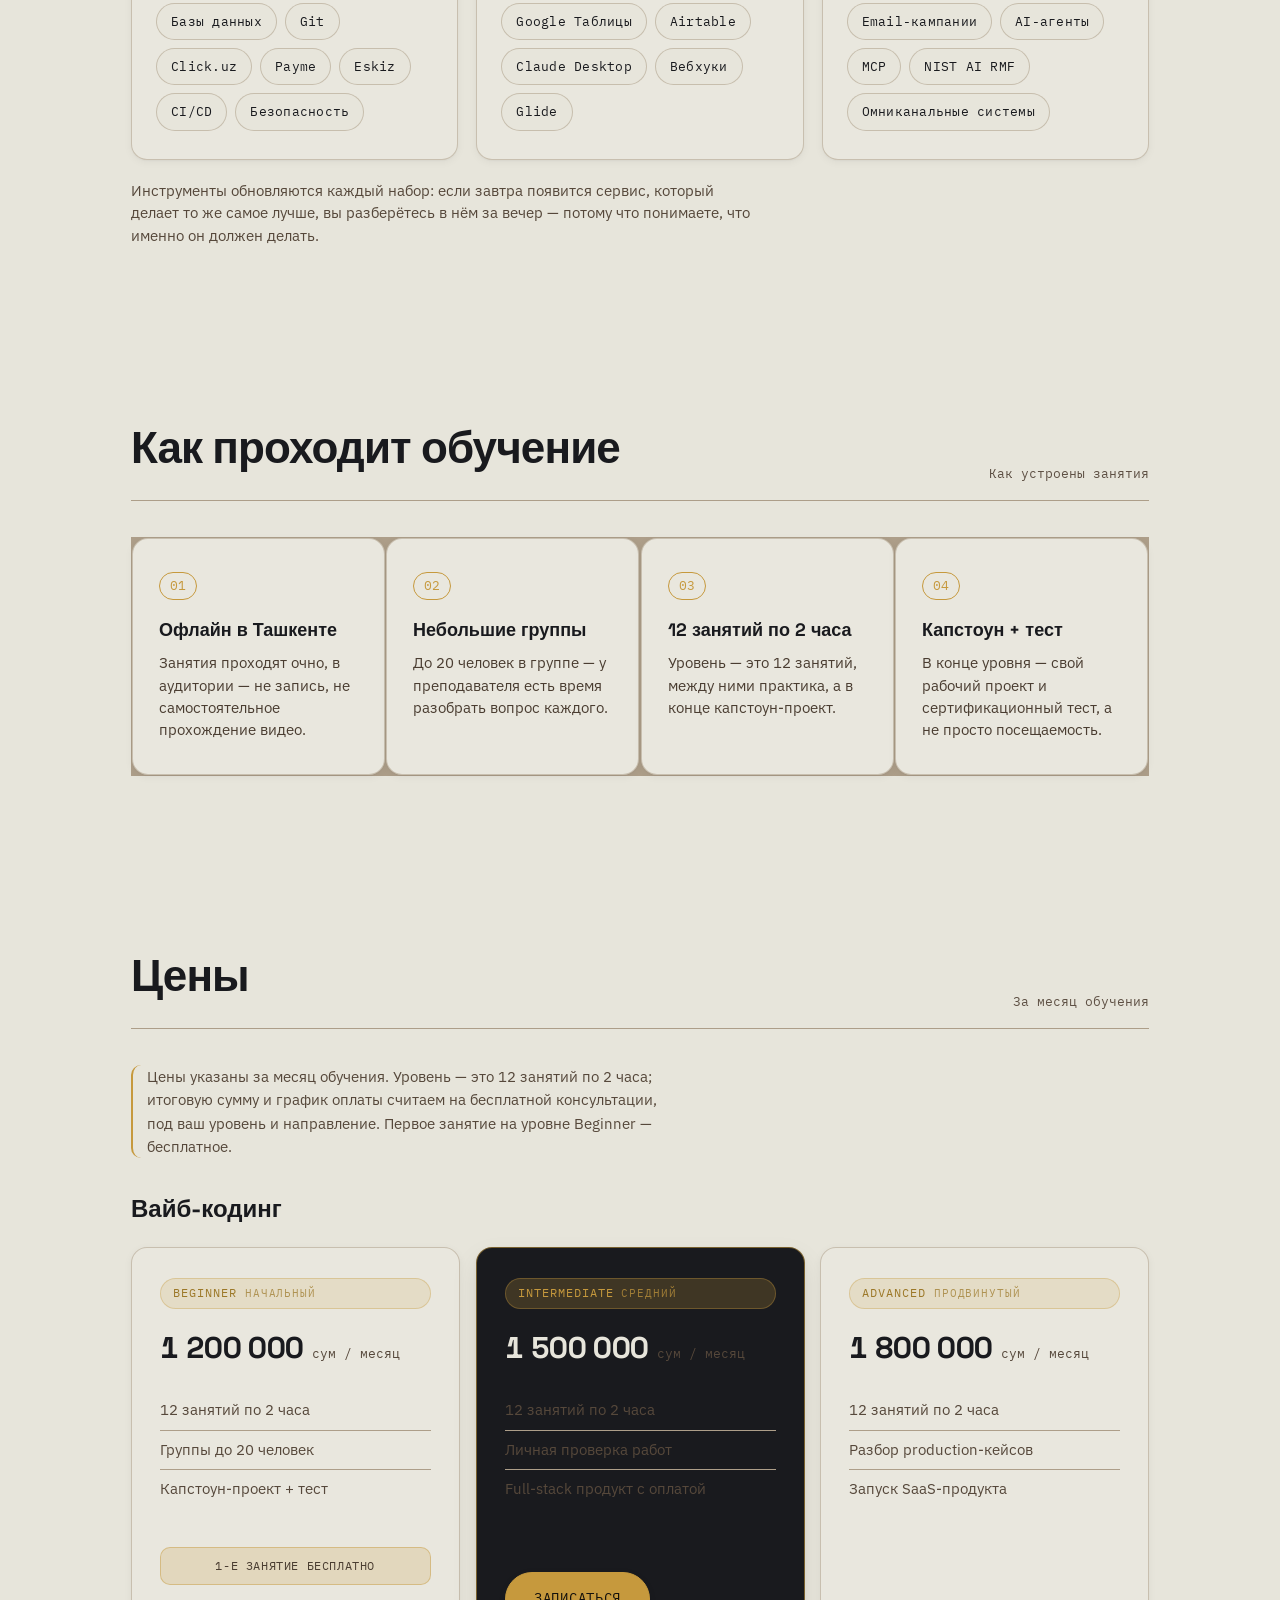
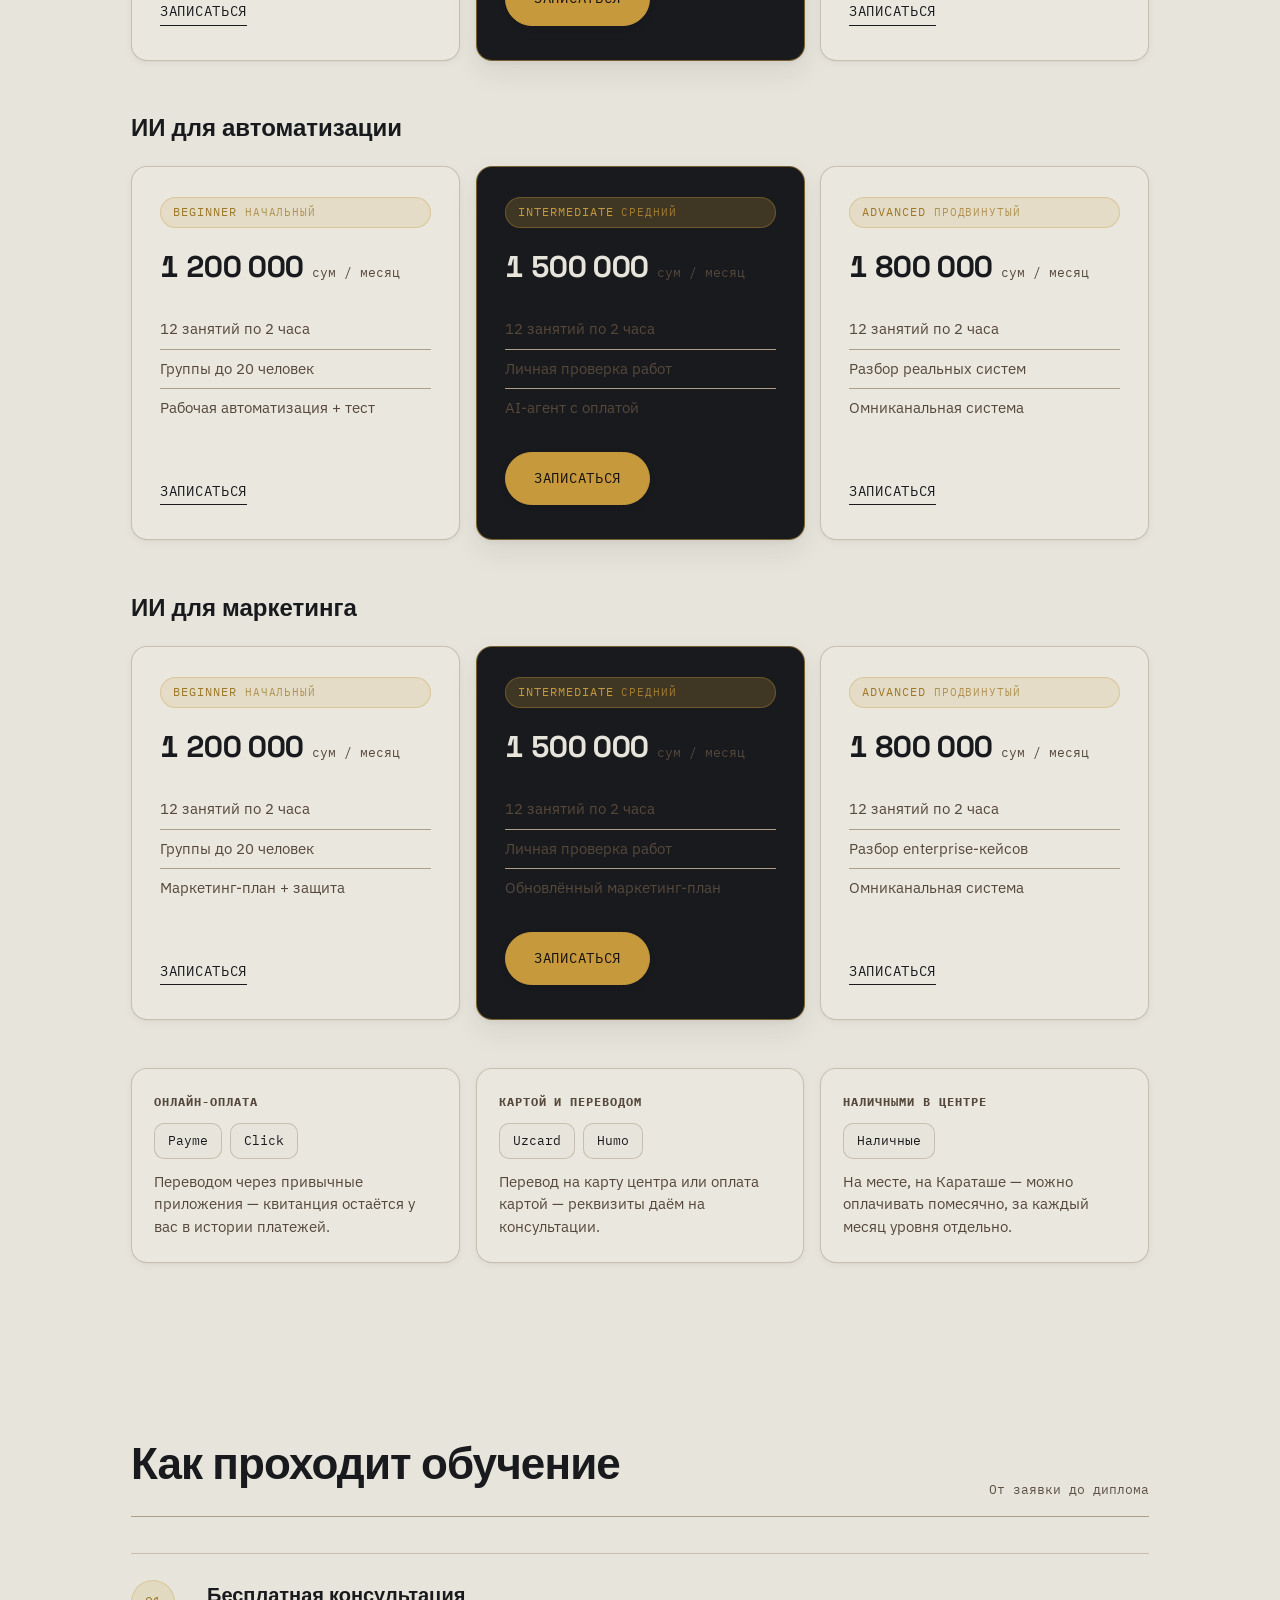
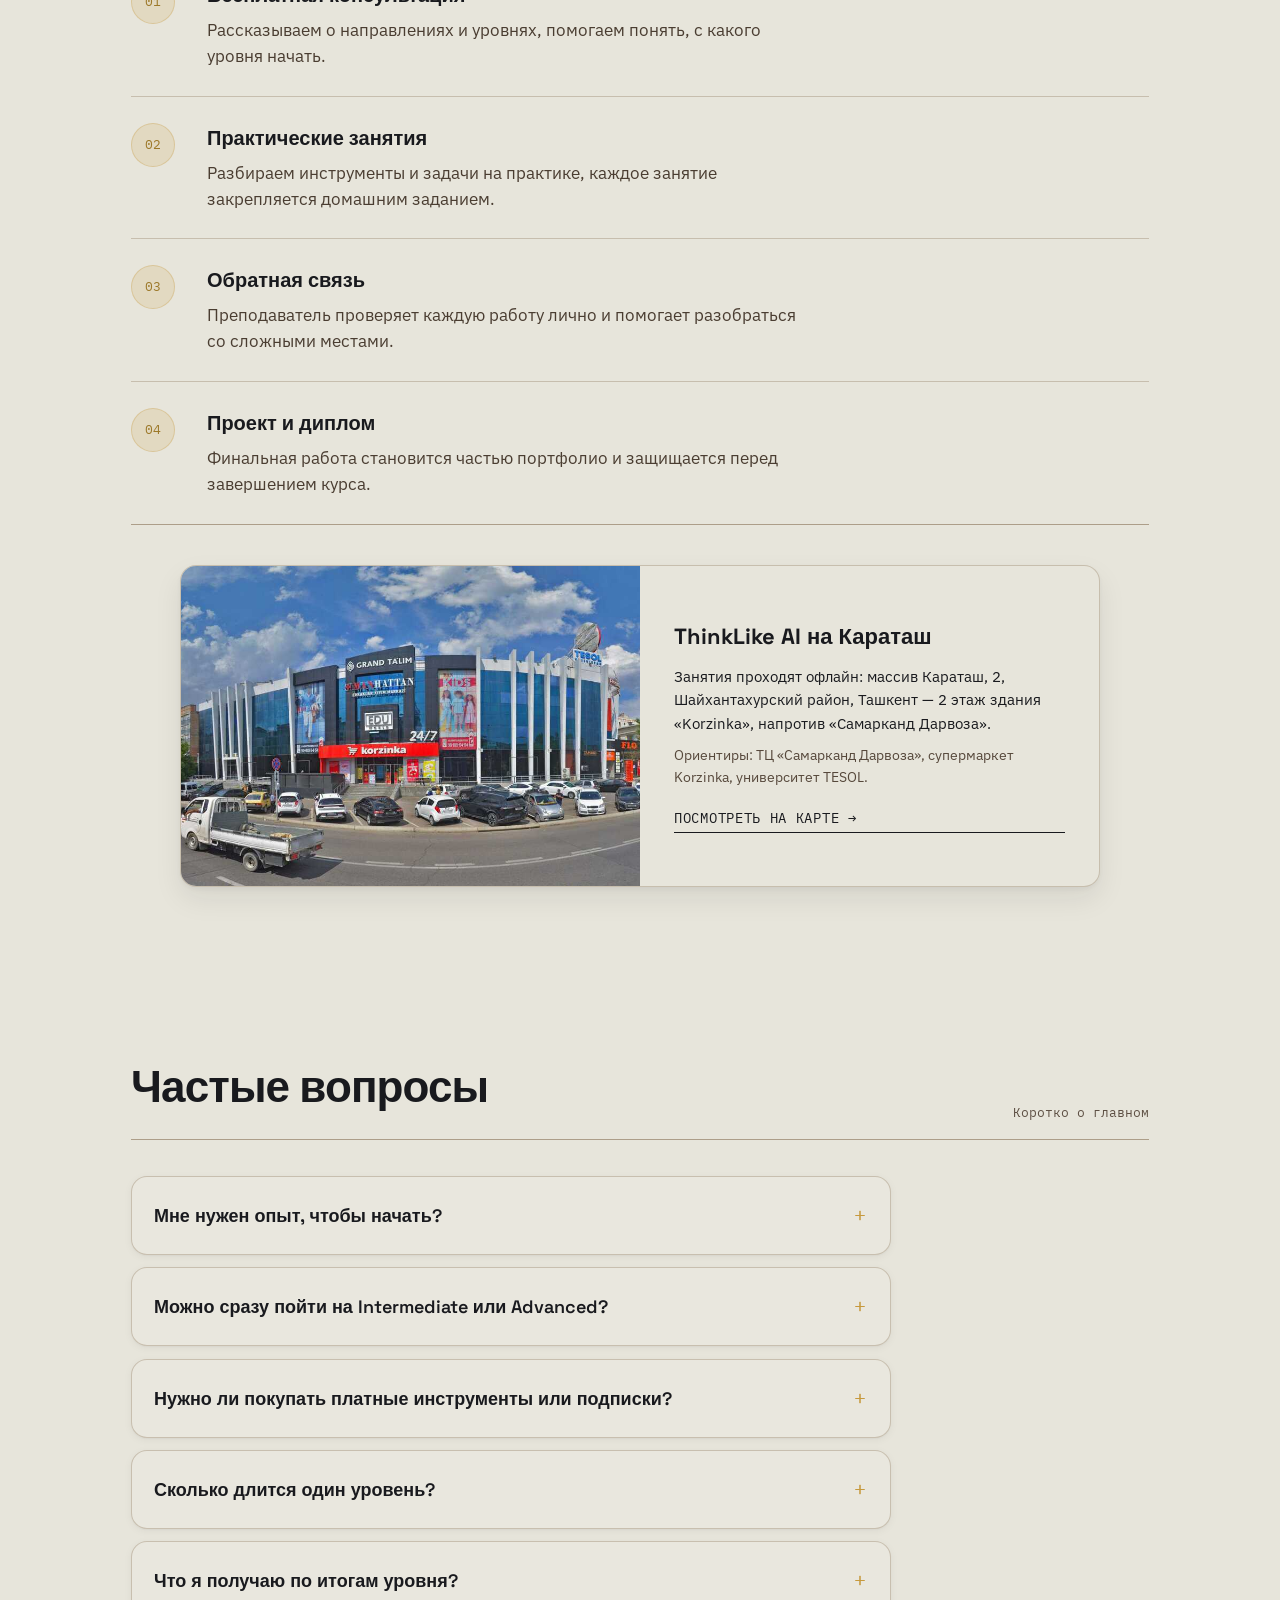
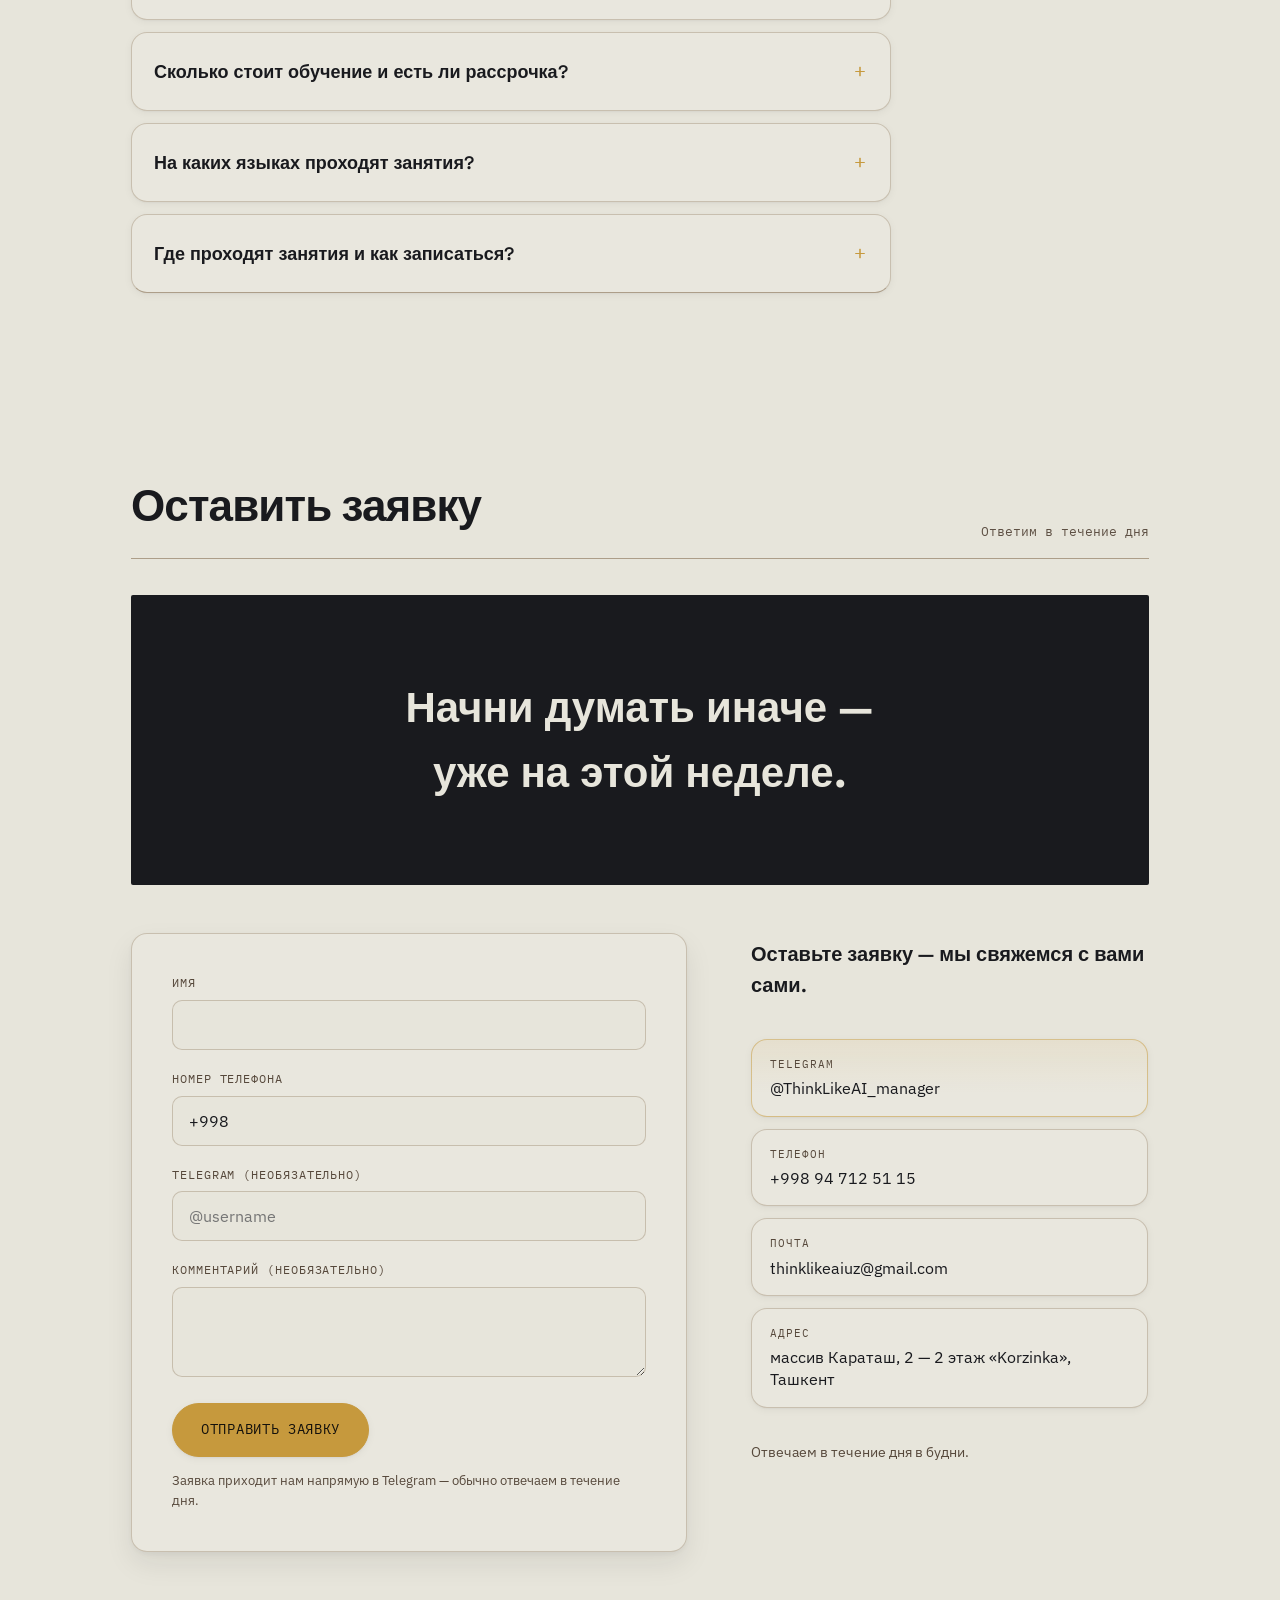
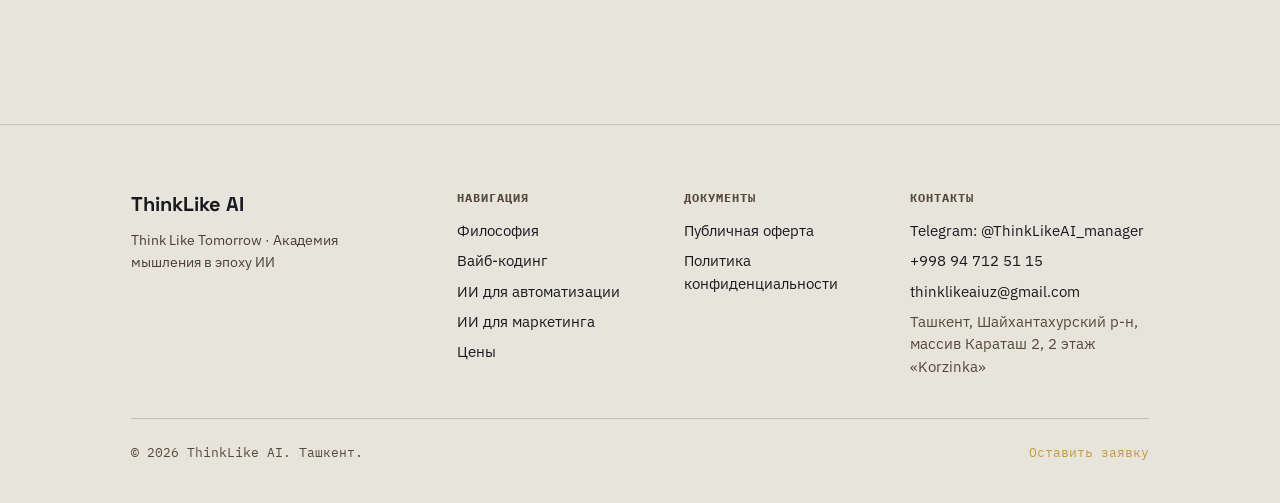
==== commit 500ba6b8: "Add files via upload" ====
--- a/index.html
+++ b/index.html
@@ -400,19 +400,19 @@
           <span class="tag">Beginner <em class="tag-ru" data-i18n="level.b">начальный</em></span>
           <p data-i18n="prog.a1Short">Первое приложение прямо в браузере: описываете идею словами — ИИ собирает рабочую страницу. База данных, вход по аккаунту и правила доступа. Устанавливать не нужно ничего.</p>
           <div class="tools" data-i18n="prog.a1Tools">Replit · Lovable · Bolt</div>
-          <div class="who" data-i18n="prog.a1Who">15 занятий по 2 часа · от 14 лет · без опыта</div>
+          <div class="who" data-i18n="prog.a1Who">12 занятий по 2 часа · от 14 лет · без опыта</div>
         </div>
         <div class="level is-core">
           <span class="tag">Intermediate <em class="tag-ru" data-i18n="level.i">средний</em></span>
           <p data-i18n="prog.a2Short">Инструменты переезжают на ваш компьютер: Cursor и Claude Code, схемы базы, серверная логика, оплата Click и Payme с проверкой на сервере, роли, тесты и Git.</p>
           <div class="tools" data-i18n="prog.a2Tools">Cursor · Claude Code · Click / Payme / Eskiz</div>
-          <div class="who" data-i18n="prog.a2Who">15 занятий по 2 часа · после Beginner</div>
+          <div class="who" data-i18n="prog.a2Who">12 занятий по 2 часа · после Beginner</div>
         </div>
         <div class="level">
           <span class="tag">Advanced <em class="tag-ru" data-i18n="level.a">продвинутый</em></span>
           <p data-i18n="prog.a3Short">Запуск и защита: CI/CD с проверками безопасности, аудит собственного продукта глазами атакующего, подписки и биллинг — и продажа навыка как услуги.</p>
           <div class="tools" data-i18n="prog.a3Tools">CI/CD · Security-аудит · SaaS-биллинг</div>
-          <div class="who" data-i18n="prog.a3Who">15 занятий по 2 часа · после Intermediate</div>
+          <div class="who" data-i18n="prog.a3Who">12 занятий по 2 часа · после Intermediate</div>
         </div>
       </div>
       <a class="btn-ghost direction-more" href="course-vibe-coding.html" data-i18n="prog.more">Подробнее о курсе →</a>
@@ -421,7 +421,7 @@
     <div class="direction reveal" data-track="automation">
       <div class="direction-head direction-head--noimg">
         <div class="direction-band" aria-hidden="true">
-          <span>45</span><span data-i18n="prog.dir3Band">занятий без кода</span><span data-i18n="vc.f3">группы до 20 человек</span>
+          <span>36</span><span data-i18n="prog.dir3Band">занятий без кода</span><span data-i18n="vc.f3">группы до 20 человек</span>
         </div>
         <h3 data-i18n="prog.dir3Name">ИИ для автоматизации</h3>
         <p data-i18n="prog.dir3Desc">Make, n8n, Telegram-боты — рутину забирают роботы. Без единой строчки кода.</p>
@@ -431,19 +431,19 @@
           <span class="tag">Beginner <em class="tag-ru" data-i18n="level.b">начальный</em></span>
           <p data-i18n="prog.n1Short">Первая связка без кода: клиент заполнил форму — данные в таблице, а вам уже пришло уведомление в Telegram. Плюс бот, отвечающий на частые вопросы.</p>
           <div class="tools" data-i18n="prog.n1Tools">Make.com · Zapier · Telegram-боты</div>
-          <div class="who" data-i18n="prog.n1Who">15 занятий по 2 часа · от 14 лет · без опыта</div>
+          <div class="who" data-i18n="prog.n1Who">12 занятий по 2 часа · от 14 лет · без опыта</div>
         </div>
         <div class="level is-core">
           <span class="tag">Intermediate <em class="tag-ru" data-i18n="level.i">средний</em></span>
           <p data-i18n="prog.n2Short">Отдельные сценарии превращаются в систему: вебхуки, AI-агент по вашему каталогу и оплата через Click или Payme, которая запускает всё остальное.</p>
           <div class="tools" data-i18n="prog.n2Tools">Вебхуки · AI-агенты · Claude Desktop · Airtable</div>
-          <div class="who" data-i18n="prog.n2Who">15 занятий по 2 часа · после Beginner</div>
+          <div class="who" data-i18n="prog.n2Who">12 занятий по 2 часа · после Beginner</div>
         </div>
         <div class="level">
           <span class="tag">Advanced <em class="tag-ru" data-i18n="level.a">продвинутый</em></span>
           <p data-i18n="prog.n3Short">Омниканальная система: Telegram, почта и Instagram в одном потоке, агент на Flowise с памятью и автоотчёт каждый понедельник.</p>
           <div class="tools" data-i18n="prog.n3Tools">Flowise · n8n · Airtable · Glide</div>
-          <div class="who" data-i18n="prog.n3Who">15 занятий по 2 часа · после Intermediate</div>
+          <div class="who" data-i18n="prog.n3Who">12 занятий по 2 часа · после Intermediate</div>
         </div>
       </div>
       <a class="btn-ghost direction-more" href="course-automation.html" data-i18n="prog.more">Подробнее о курсе →</a>
@@ -460,19 +460,19 @@
           <span class="tag">Beginner <em class="tag-ru" data-i18n="level.b">начальный</em></span>
           <p data-i18n="prog.m1Short">Промптинг, который даёт нужный результат с первого раза: контент для соцсетей, рассылок и сайта плюс основы того, как вас находят в поиске.</p>
           <div class="tools" data-i18n="prog.m1Tools">Промптинг · AI-контент · SEO основы</div>
-          <div class="who" data-i18n="prog.m1Who">15 занятий по 2 часа · от 14 лет · без опыта</div>
+          <div class="who" data-i18n="prog.m1Who">12 занятий по 2 часа · от 14 лет · без опыта</div>
         </div>
         <div class="level is-core">
           <span class="tag">Intermediate <em class="tag-ru" data-i18n="level.i">средний</em></span>
           <p data-i18n="prog.m2Short">Считать, а не угадывать: какой канал принёс деньги, а какой тратит впустую. Плюс сайт, который находят и Google, и ИИ-поисковики.</p>
           <div class="tools" data-i18n="prog.m2Tools">Техническое SEO · Email-кампании · AI-агенты</div>
-          <div class="who" data-i18n="prog.m2Who">15 занятий по 2 часа · после Beginner</div>
+          <div class="who" data-i18n="prog.m2Who">12 занятий по 2 часа · после Beginner</div>
         </div>
         <div class="level">
           <span class="tag">Advanced <em class="tag-ru" data-i18n="level.a">продвинутый</em></span>
           <p data-i18n="prog.m3Short">Маркетинг, где все каналы работают согласованно: ИИ ведёт клиента от первого касания до покупки, а вы держите риски под контролем.</p>
           <div class="tools" data-i18n="prog.m3Tools">MCP для martech · NIST AI RMF · Омниканальные системы</div>
-          <div class="who" data-i18n="prog.m3Who">15 занятий по 2 часа · после Intermediate</div>
+          <div class="who" data-i18n="prog.m3Who">12 занятий по 2 часа · после Intermediate</div>
         </div>
       </div>
       <a class="btn-ghost direction-more" href="course-marketing.html" data-i18n="prog.more">Подробнее о курсе →</a>
@@ -562,8 +562,8 @@
       </div>
       <div class="icon-card reveal">
         <span class="icon-mark">03</span>
-        <h4 data-i18n="formats.f3h">15 занятий по 2 часа</h4>
-        <p data-i18n="formats.f3p">Уровень — это 15 занятий, между ними практика, а в конце капстоун-проект.</p>
+        <h4 data-i18n="formats.f3h">12 занятий по 2 часа</h4>
+        <p data-i18n="formats.f3p">Уровень — это 12 занятий, между ними практика, а в конце капстоун-проект.</p>
       </div>
       <div class="icon-card reveal">
         <span class="icon-mark">04</span>
@@ -581,7 +581,7 @@
       <span class="section-num" data-i18n="price.num">За месяц обучения</span>
     </div>
 
-    <p class="price-note reveal" data-i18n="price.note">Цены указаны за месяц обучения. Уровень — это 15 занятий по 2 часа; итоговую сумму и график оплаты считаем на бесплатной консультации, под ваш уровень и направление. Первое занятие на уровне Beginner — бесплатное.</p>
+    <p class="price-note reveal" data-i18n="price.note">Цены указаны за месяц обучения. Уровень — это 12 занятий по 2 часа; итоговую сумму и график оплаты считаем на бесплатной консультации, под ваш уровень и направление. Первое занятие на уровне Beginner — бесплатное.</p>
 
     <div class="direction reveal">
       <div class="direction-head"><h3 data-i18n="prog.dir1Name">Вайб-кодинг</h3></div>
@@ -590,7 +590,7 @@
           <span class="tag">Beginner <em class="tag-ru" data-i18n="level.b">начальный</em></span>
           <div class="price"><span class="price-num">1 200 000</span><span class="price-cur" data-i18n="price.currency">сум / месяц</span></div>
           <ul class="price-list">
-            <li data-i18n="price.a1_1">15 занятий по 2 часа</li>
+            <li data-i18n="price.a1_1">12 занятий по 2 часа</li>
             <li data-i18n="price.a1_2">Группы до 20 человек</li>
             <li data-i18n="price.a1_3">Капстоун-проект + тест</li>
           </ul>
@@ -601,7 +601,7 @@
           <span class="tag">Intermediate <em class="tag-ru" data-i18n="level.i">средний</em></span>
           <div class="price"><span class="price-num">1 500 000</span><span class="price-cur" data-i18n="price.currency">сум / месяц</span></div>
           <ul class="price-list">
-            <li data-i18n="price.a2_1">15 занятий по 2 часа</li>
+            <li data-i18n="price.a2_1">12 занятий по 2 часа</li>
             <li data-i18n="price.a2_2">Личная проверка работ</li>
             <li data-i18n="price.a2_3">Full-stack продукт с оплатой</li>
           </ul>
@@ -611,7 +611,7 @@
           <span class="tag">Advanced <em class="tag-ru" data-i18n="level.a">продвинутый</em></span>
           <div class="price"><span class="price-num">1 800 000</span><span class="price-cur" data-i18n="price.currency">сум / месяц</span></div>
           <ul class="price-list">
-            <li data-i18n="price.a3_1">15 занятий по 2 часа</li>
+            <li data-i18n="price.a3_1">12 занятий по 2 часа</li>
             <li data-i18n="price.a3_2">Разбор production-кейсов</li>
             <li data-i18n="price.a3_3">Запуск SaaS-продукта</li>
           </ul>
@@ -627,7 +627,7 @@
           <span class="tag">Beginner <em class="tag-ru" data-i18n="level.b">начальный</em></span>
           <div class="price"><span class="price-num">1 200 000</span><span class="price-cur" data-i18n="price.currency">сум / месяц</span></div>
           <ul class="price-list">
-            <li data-i18n="price.n1_1">15 занятий по 2 часа</li>
+            <li data-i18n="price.n1_1">12 занятий по 2 часа</li>
             <li data-i18n="price.n1_2">Группы до 20 человек</li>
             <li data-i18n="price.n1_3">Рабочая автоматизация + тест</li>
           </ul>
@@ -637,7 +637,7 @@
           <span class="tag">Intermediate <em class="tag-ru" data-i18n="level.i">средний</em></span>
           <div class="price"><span class="price-num">1 500 000</span><span class="price-cur" data-i18n="price.currency">сум / месяц</span></div>
           <ul class="price-list">
-            <li data-i18n="price.n2_1">15 занятий по 2 часа</li>
+            <li data-i18n="price.n2_1">12 занятий по 2 часа</li>
             <li data-i18n="price.n2_2">Личная проверка работ</li>
             <li data-i18n="price.n2_3">AI-агент с оплатой</li>
           </ul>
@@ -647,7 +647,7 @@
           <span class="tag">Advanced <em class="tag-ru" data-i18n="level.a">продвинутый</em></span>
           <div class="price"><span class="price-num">1 800 000</span><span class="price-cur" data-i18n="price.currency">сум / месяц</span></div>
           <ul class="price-list">
-            <li data-i18n="price.n3_1">15 занятий по 2 часа</li>
+            <li data-i18n="price.n3_1">12 занятий по 2 часа</li>
             <li data-i18n="price.n3_2">Разбор реальных систем</li>
             <li data-i18n="price.n3_3">Омниканальная система</li>
           </ul>
@@ -663,7 +663,7 @@
           <span class="tag">Beginner <em class="tag-ru" data-i18n="level.b">начальный</em></span>
           <div class="price"><span class="price-num">1 200 000</span><span class="price-cur" data-i18n="price.currency">сум / месяц</span></div>
           <ul class="price-list">
-            <li data-i18n="price.m1_1">15 занятий по 2 часа</li>
+            <li data-i18n="price.m1_1">12 занятий по 2 часа</li>
             <li data-i18n="price.m1_2">Группы до 20 человек</li>
             <li data-i18n="price.m1_3">Маркетинг-план + защита</li>
           </ul>
@@ -673,7 +673,7 @@
           <span class="tag">Intermediate <em class="tag-ru" data-i18n="level.i">средний</em></span>
           <div class="price"><span class="price-num">1 500 000</span><span class="price-cur" data-i18n="price.currency">сум / месяц</span></div>
           <ul class="price-list">
-            <li data-i18n="price.m2_1">15 занятий по 2 часа</li>
+            <li data-i18n="price.m2_1">12 занятий по 2 часа</li>
             <li data-i18n="price.m2_2">Личная проверка работ</li>
             <li data-i18n="price.m2_3">Обновлённый маркетинг-план</li>
           </ul>
@@ -683,7 +683,7 @@
           <span class="tag">Advanced <em class="tag-ru" data-i18n="level.a">продвинутый</em></span>
           <div class="price"><span class="price-num">1 800 000</span><span class="price-cur" data-i18n="price.currency">сум / месяц</span></div>
           <ul class="price-list">
-            <li data-i18n="price.m3_1">15 занятий по 2 часа</li>
+            <li data-i18n="price.m3_1">12 занятий по 2 часа</li>
             <li data-i18n="price.m3_2">Разбор enterprise-кейсов</li>
             <li data-i18n="price.m3_3">Омниканальная система</li>
           </ul>
@@ -782,7 +782,7 @@
       </details>
       <details class="faq-item reveal">
         <summary data-i18n="faq.q4">Сколько длится один уровень?</summary>
-        <p data-i18n="faq.a4">Уровень — это 15 занятий по 2 часа, в группах до 20 человек, с практикой между занятиями и капстоун-проектом в конце. Обычно 2–3 занятия в неделю; точный график зависит от набора.</p>
+        <p data-i18n="faq.a4">Уровень — это 12 занятий по 2 часа, в группах до 20 человек, с практикой между занятиями и капстоун-проектом в конце. Обычно 2–3 занятия в неделю; точный график зависит от набора.</p>
       </details>
       <details class="faq-item reveal">
         <summary data-i18n="faq.q5">Что я получаю по итогам уровня?</summary>
@@ -790,7 +790,7 @@
       </details>
       <details class="faq-item reveal">
         <summary data-i18n="faq.q6">Сколько стоит обучение и есть ли рассрочка?</summary>
-        <p data-i18n="faq.a6">В разделе «Цены» указана стоимость месяца обучения. Уровень — это 15 занятий по 2 часа, поэтому итоговую сумму считаем вместе на бесплатной консультации — там же обсуждаем рассрочку. Первое занятие на уровне Beginner бесплатное: можно прийти и посмотреть до всякой оплаты.</p>
+        <p data-i18n="faq.a6">В разделе «Цены» указана стоимость месяца обучения. Уровень — это 12 занятий по 2 часа, поэтому итоговую сумму считаем вместе на бесплатной консультации — там же обсуждаем рассрочку. Первое занятие на уровне Beginner бесплатное: можно прийти и посмотреть до всякой оплаты.</p>
       </details>
       <details class="faq-item reveal">
         <summary data-i18n="faq.q7">На каких языках проходят занятия?</summary>
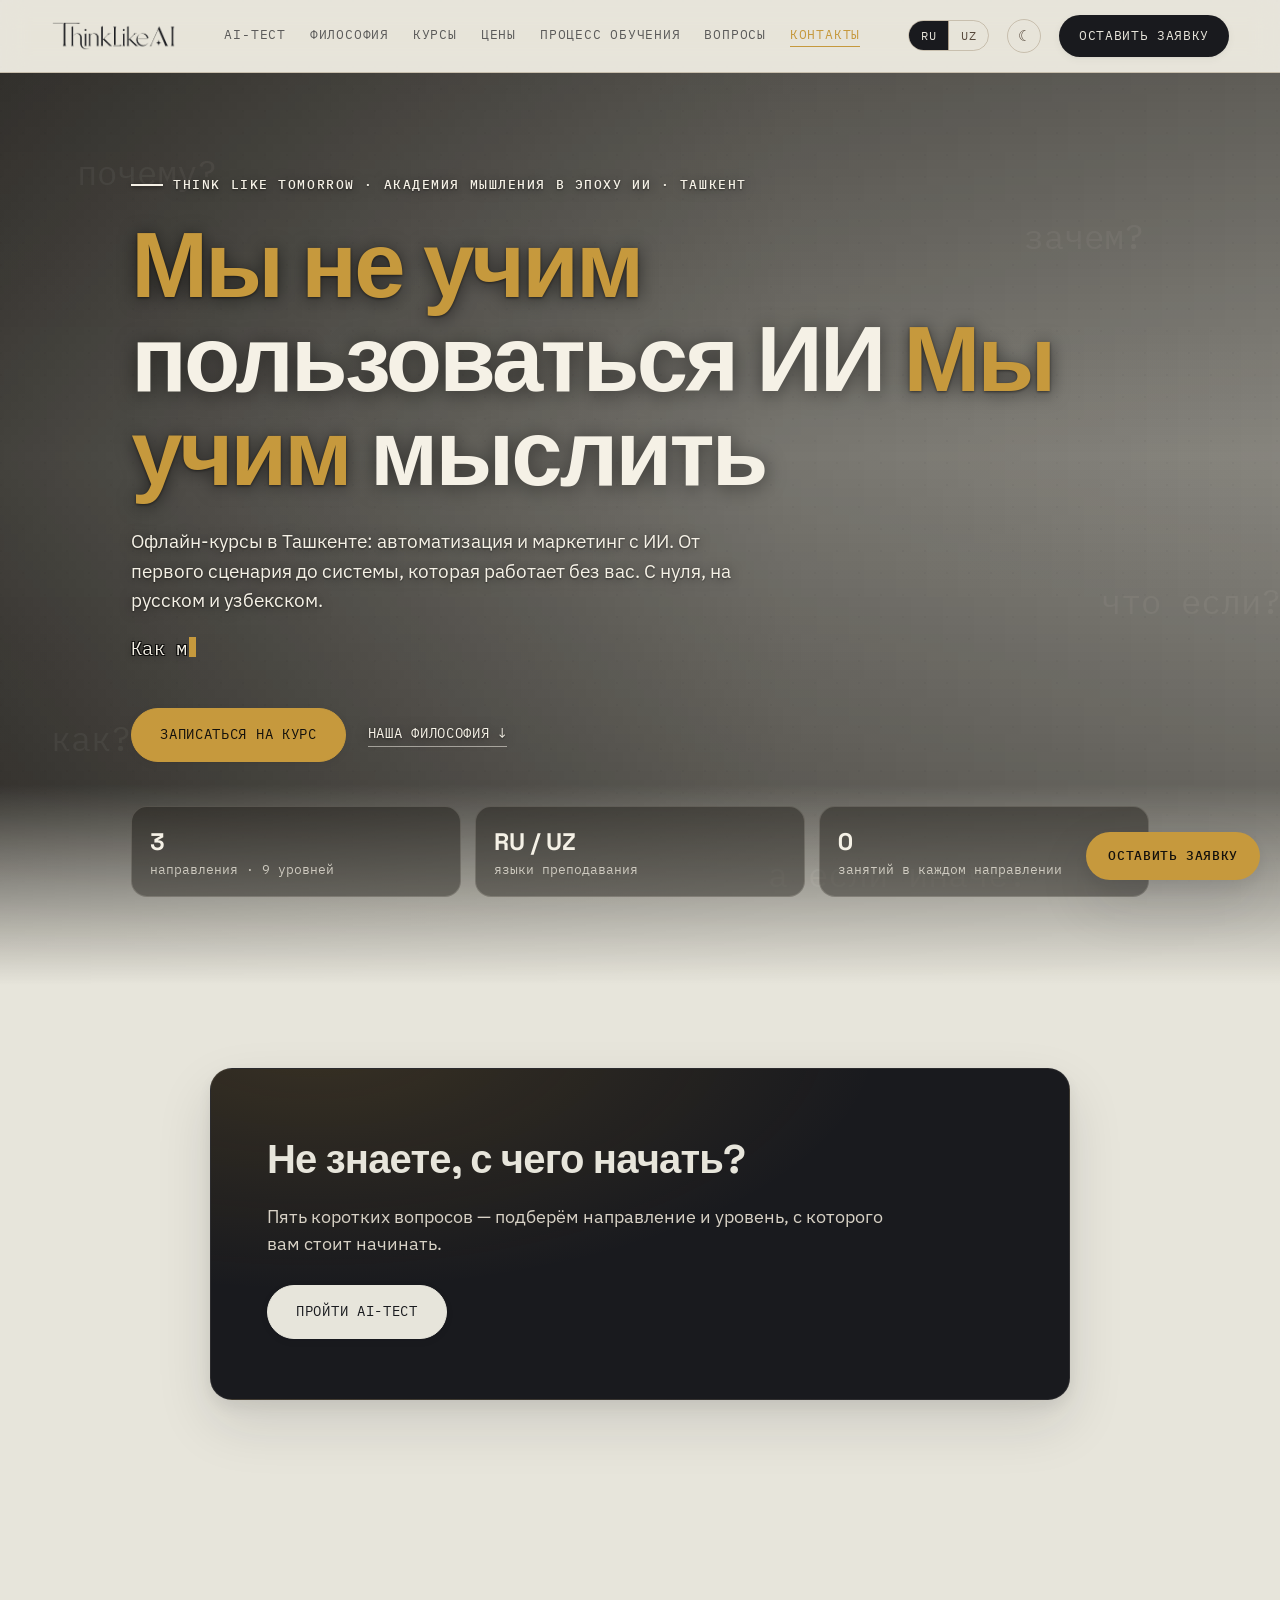
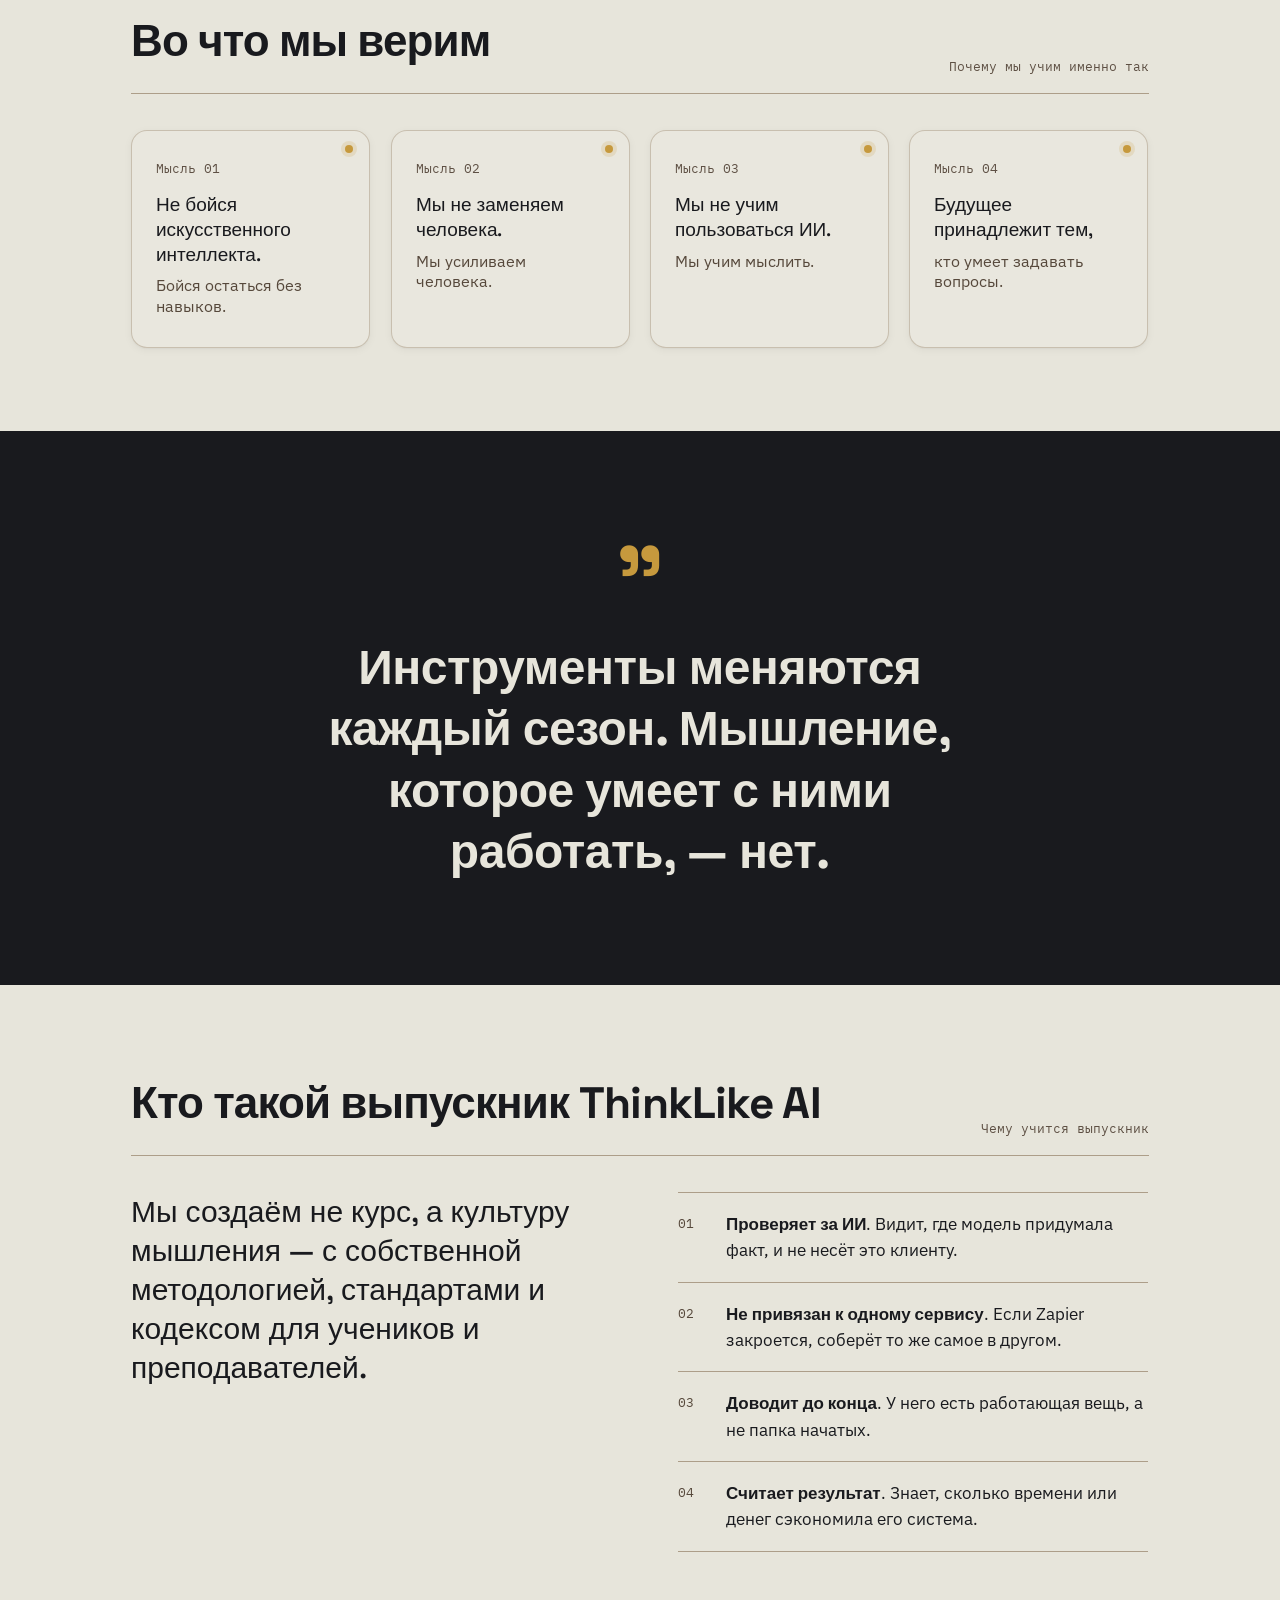
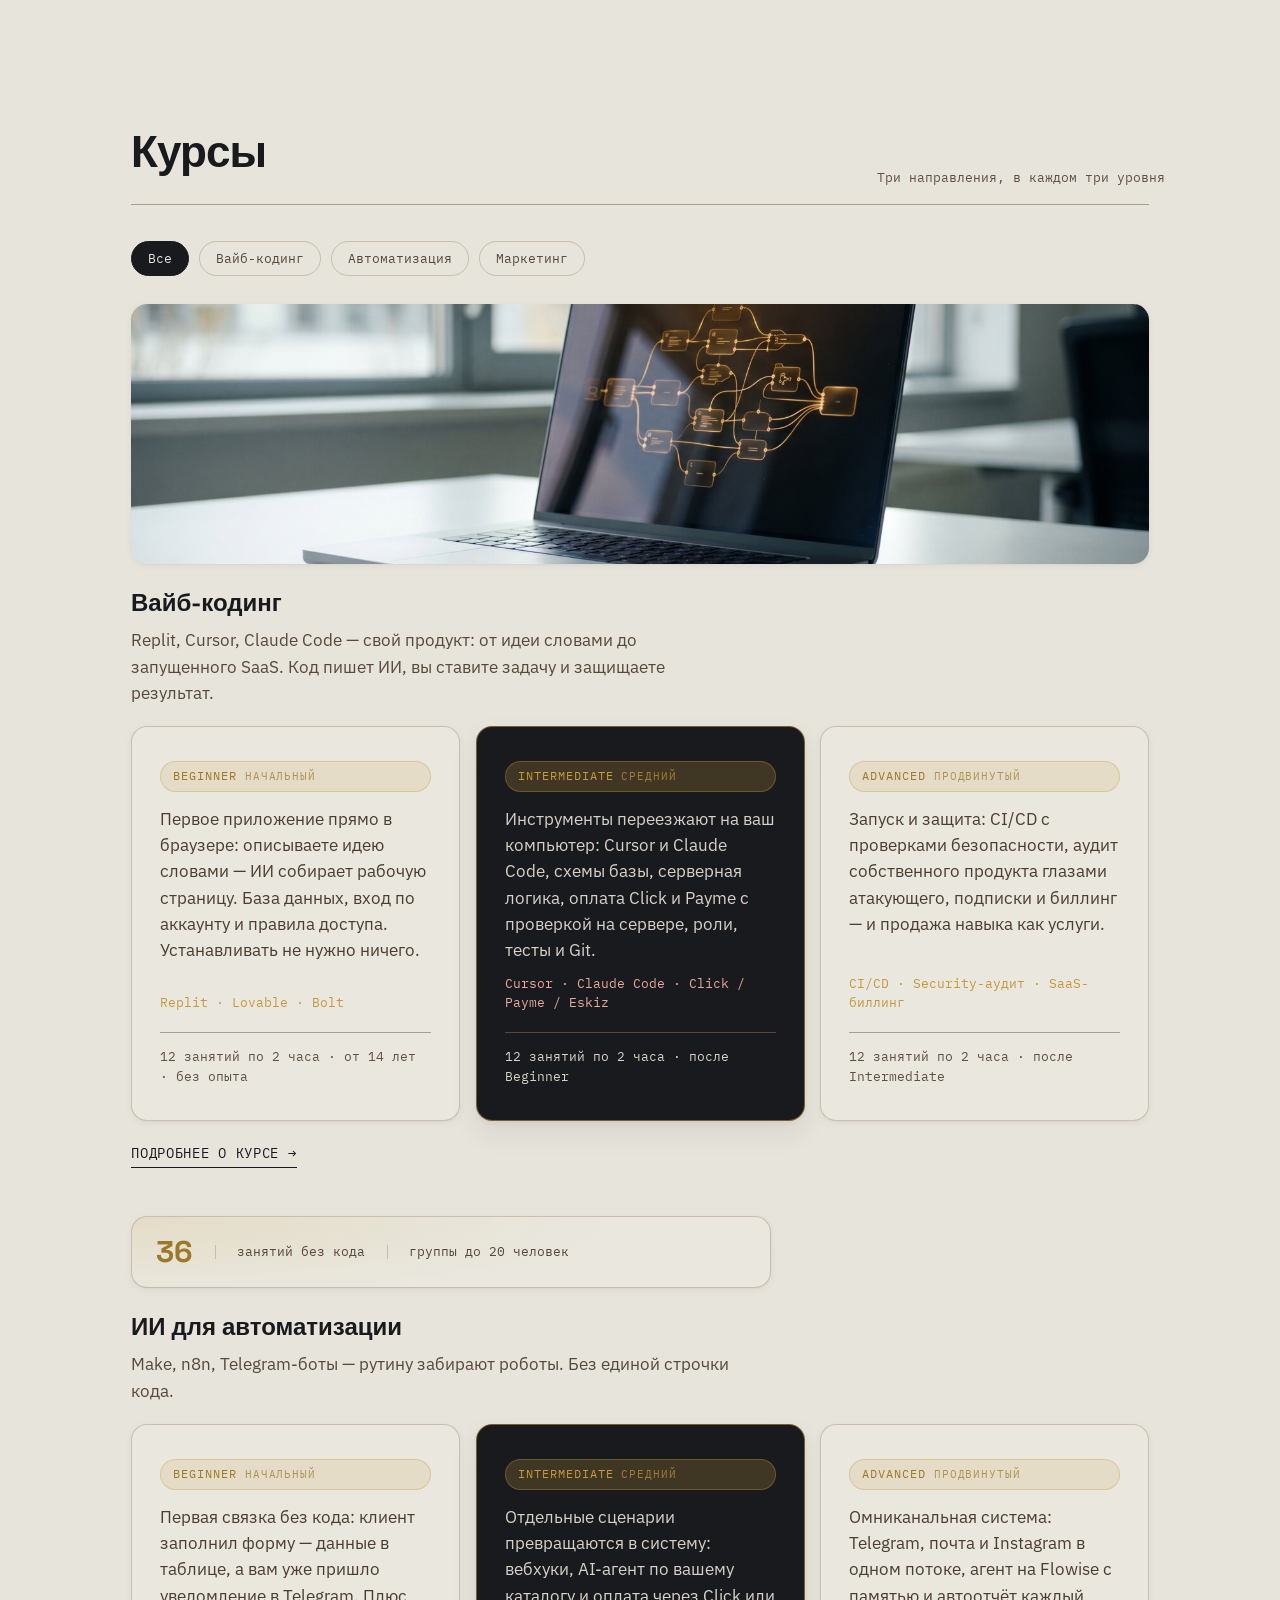
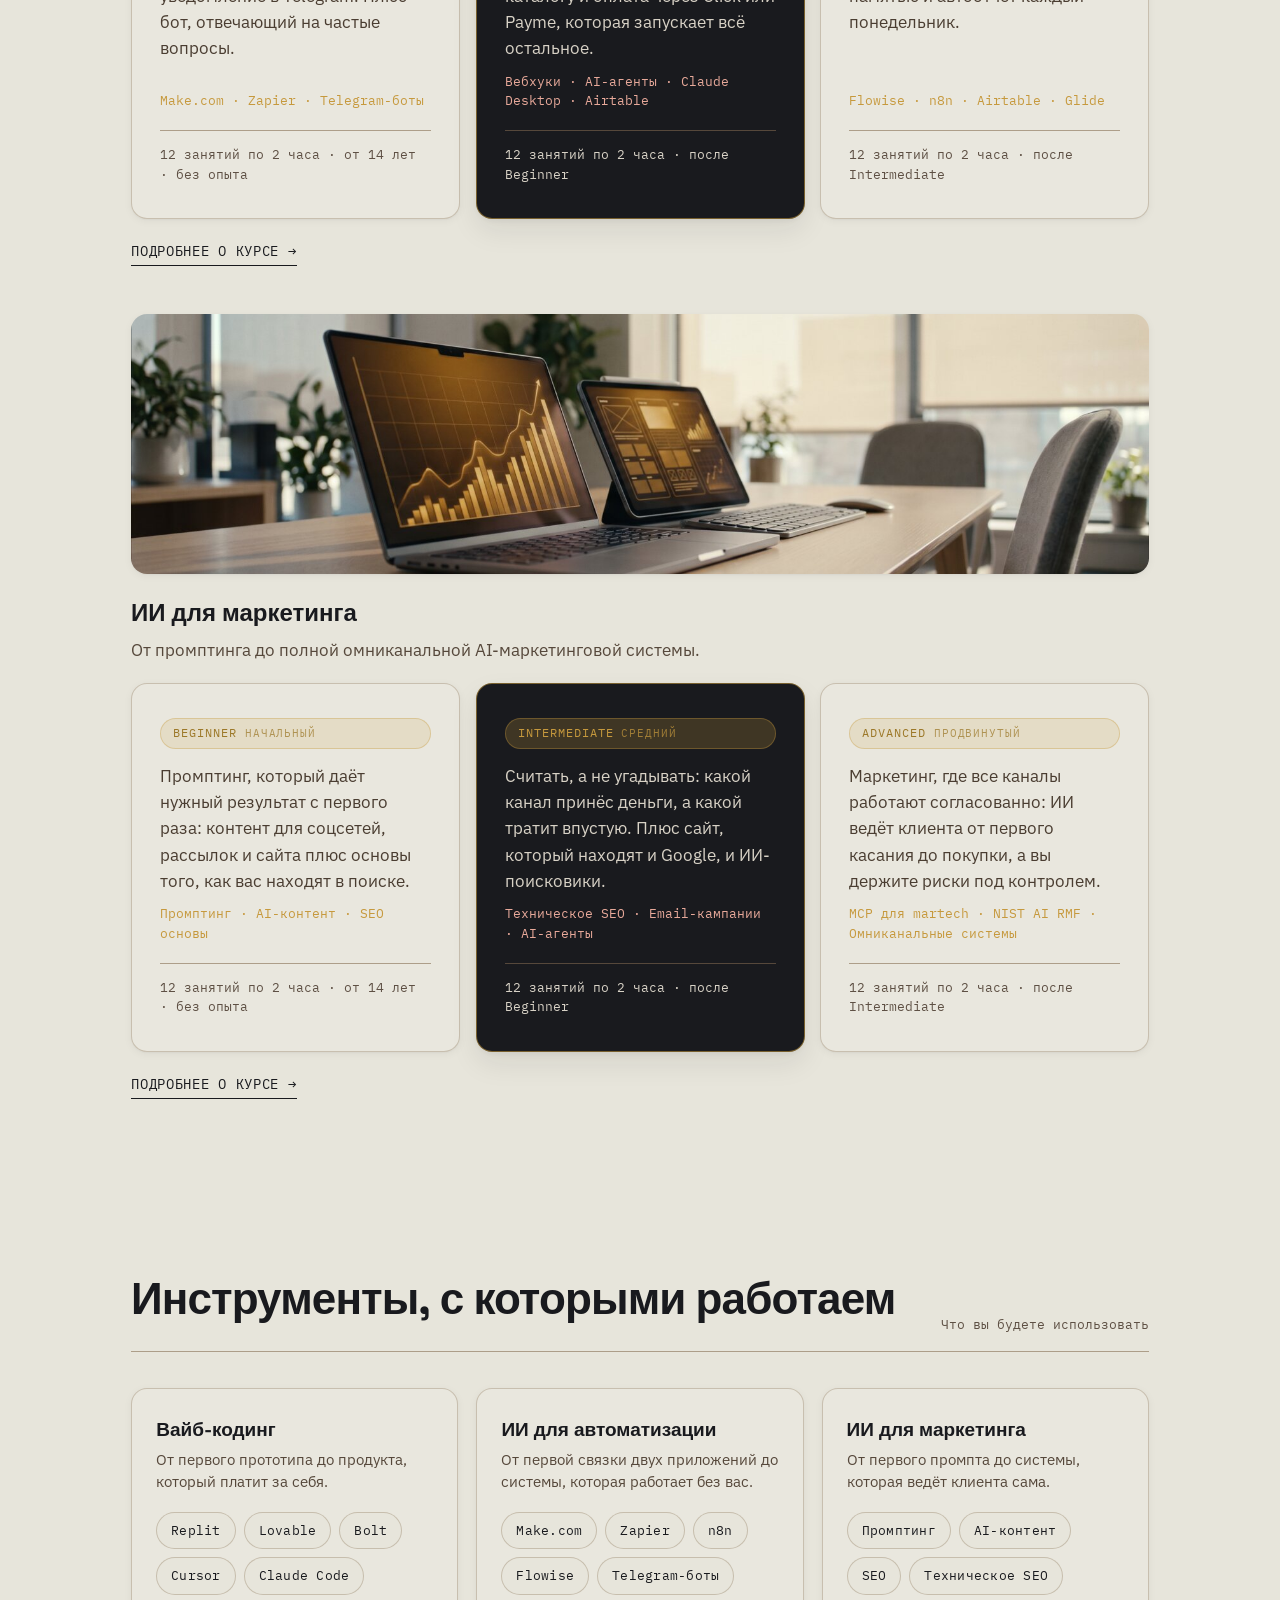
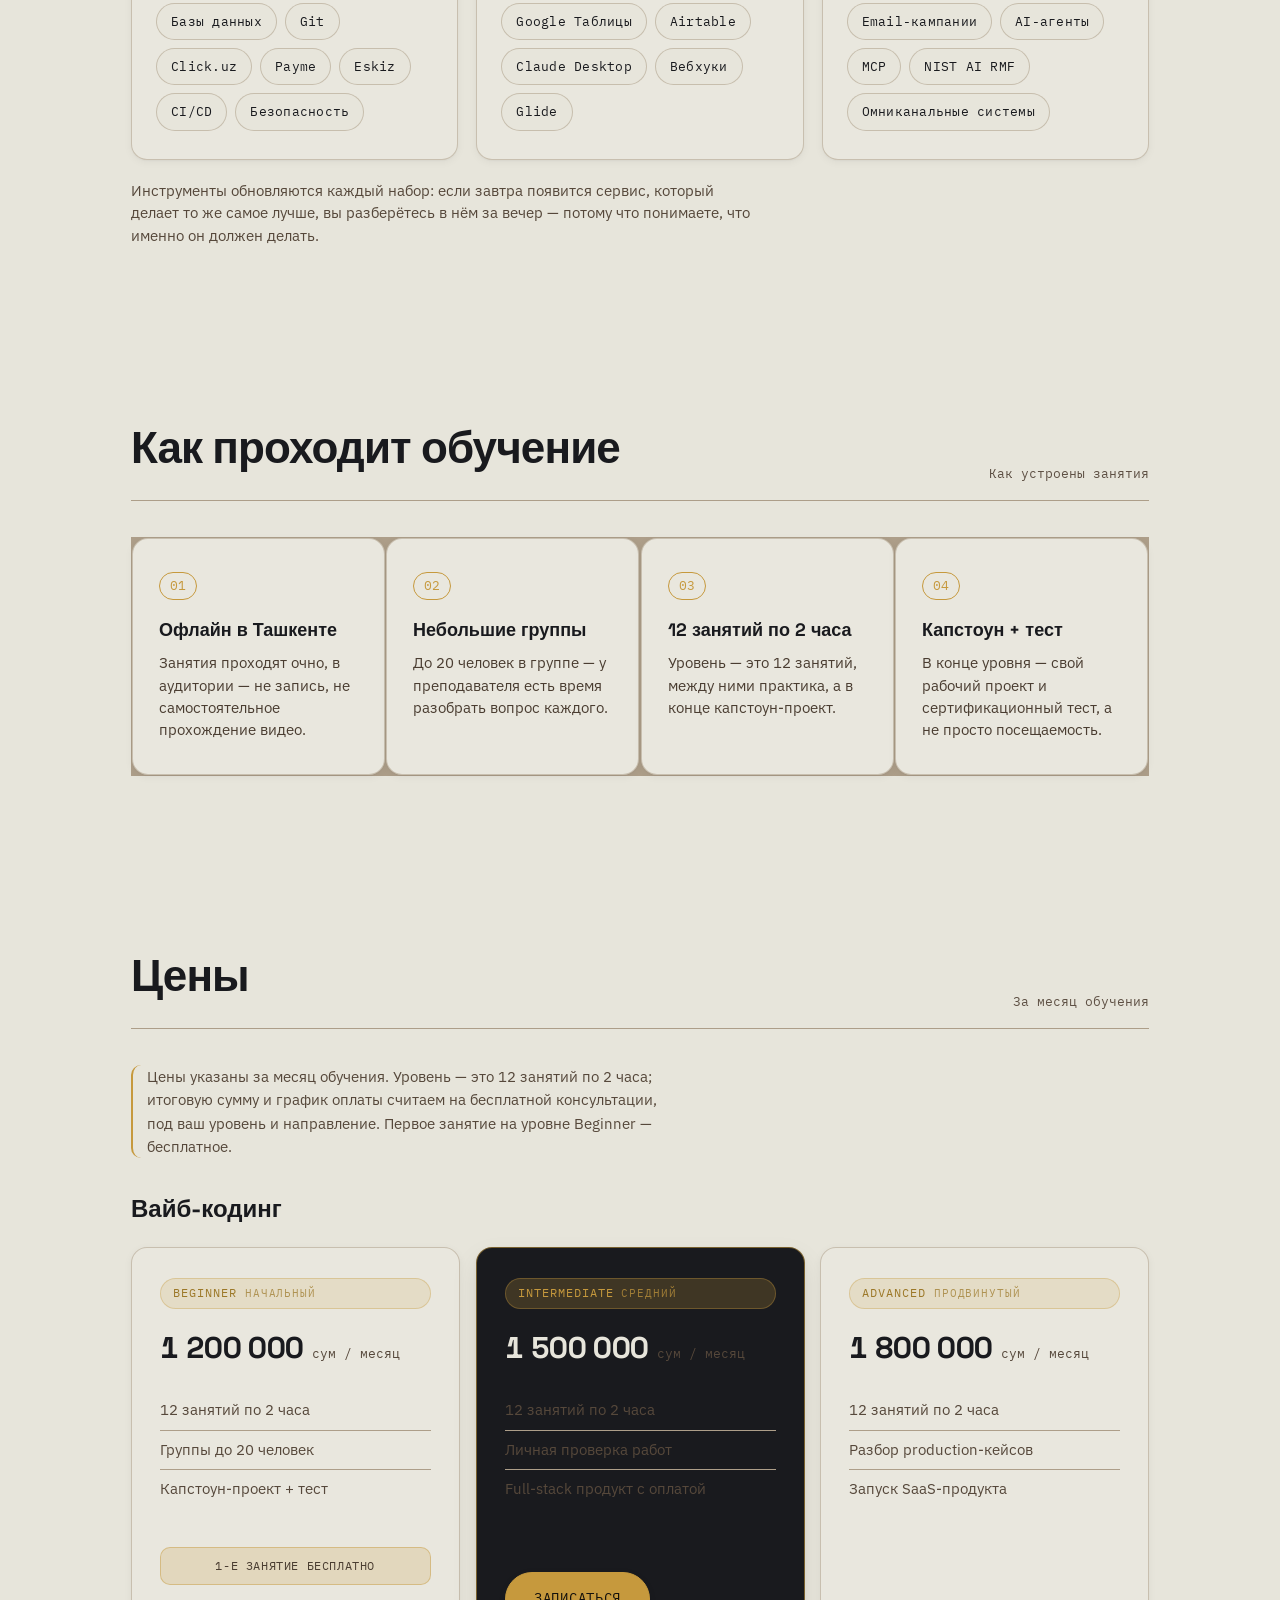
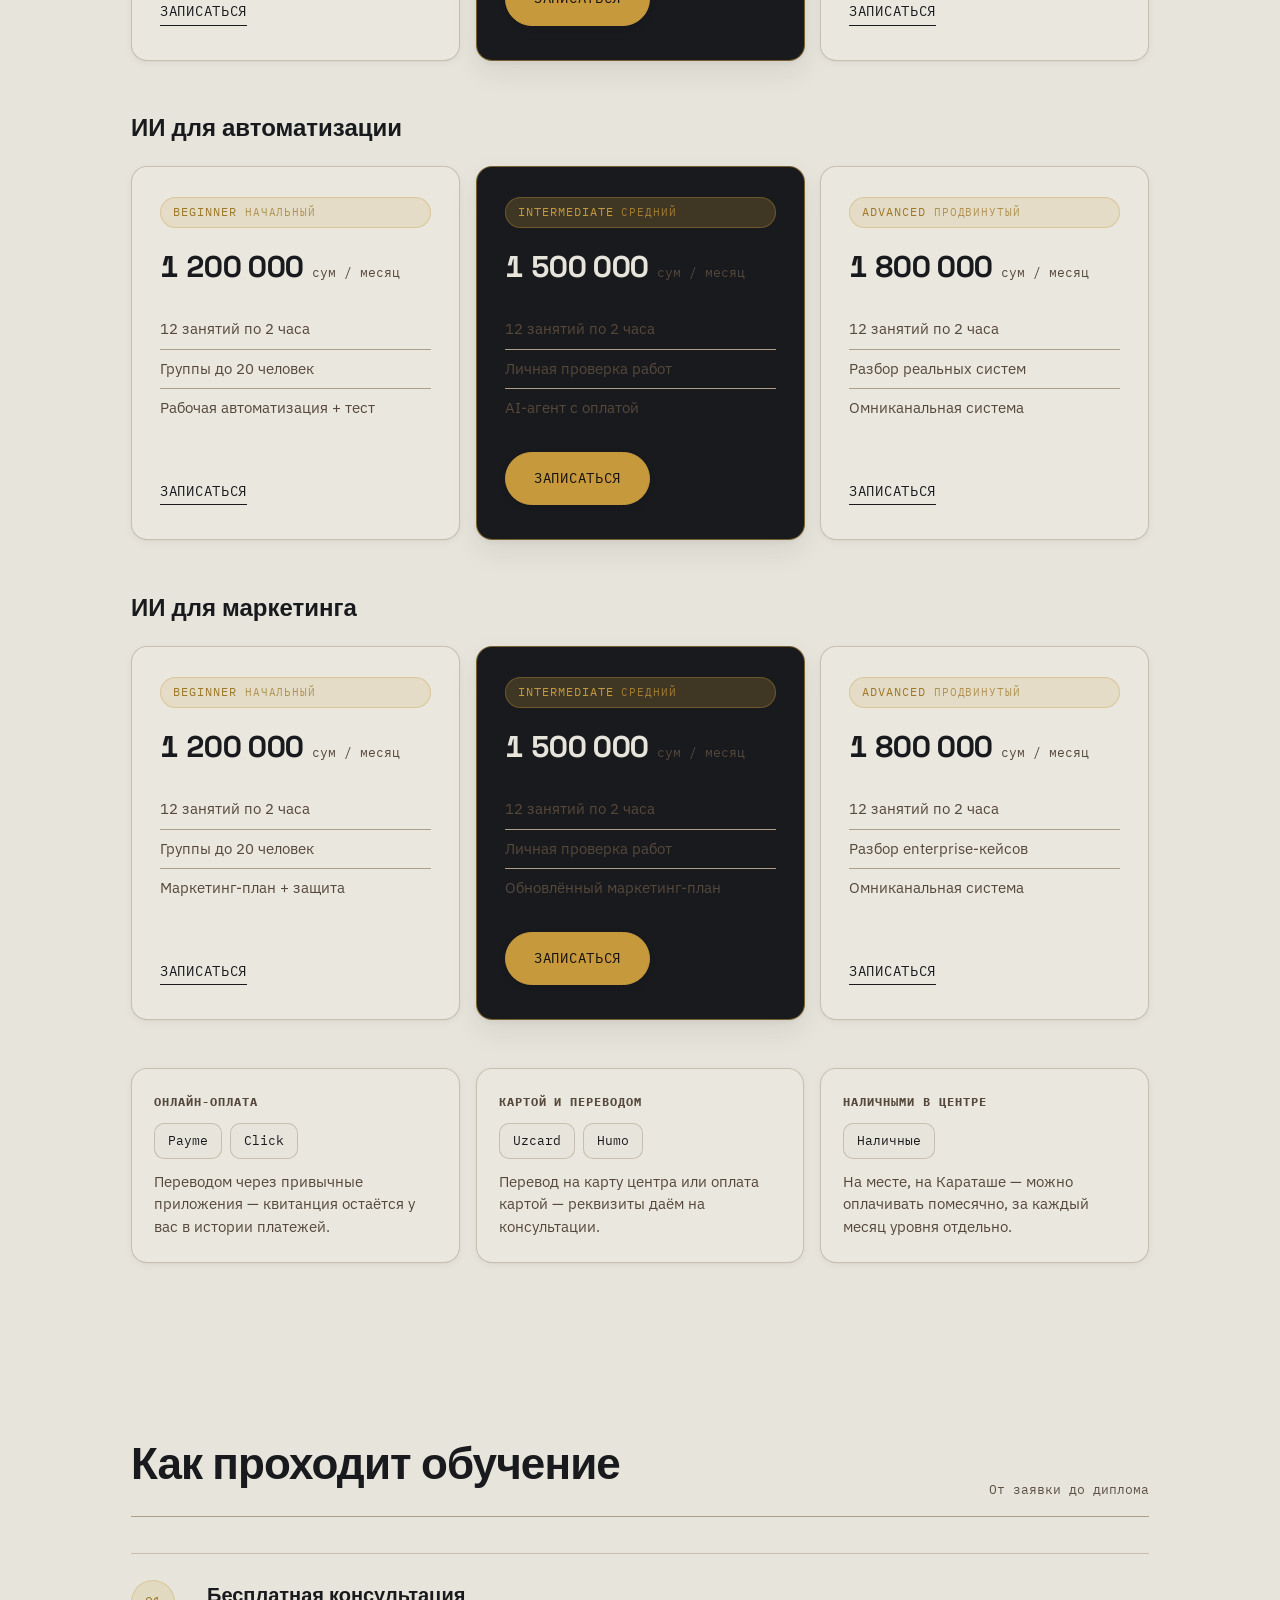
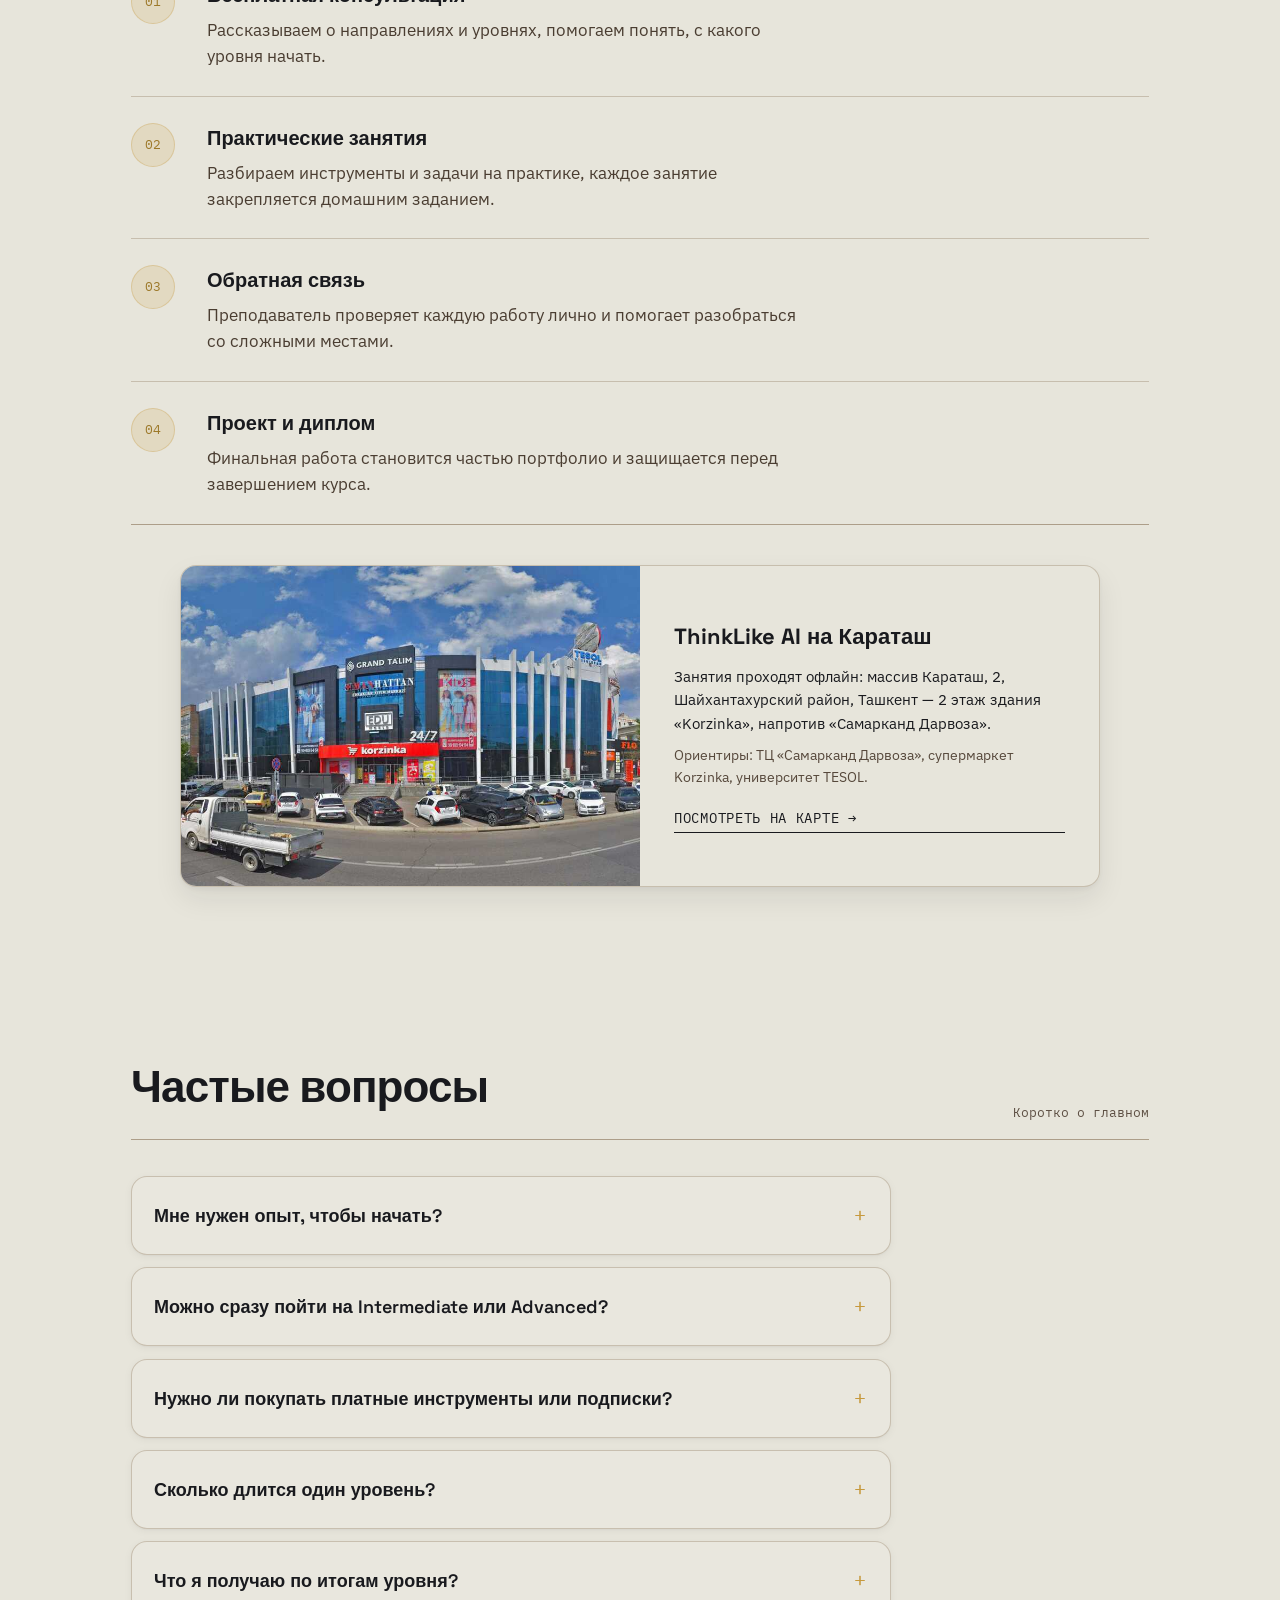
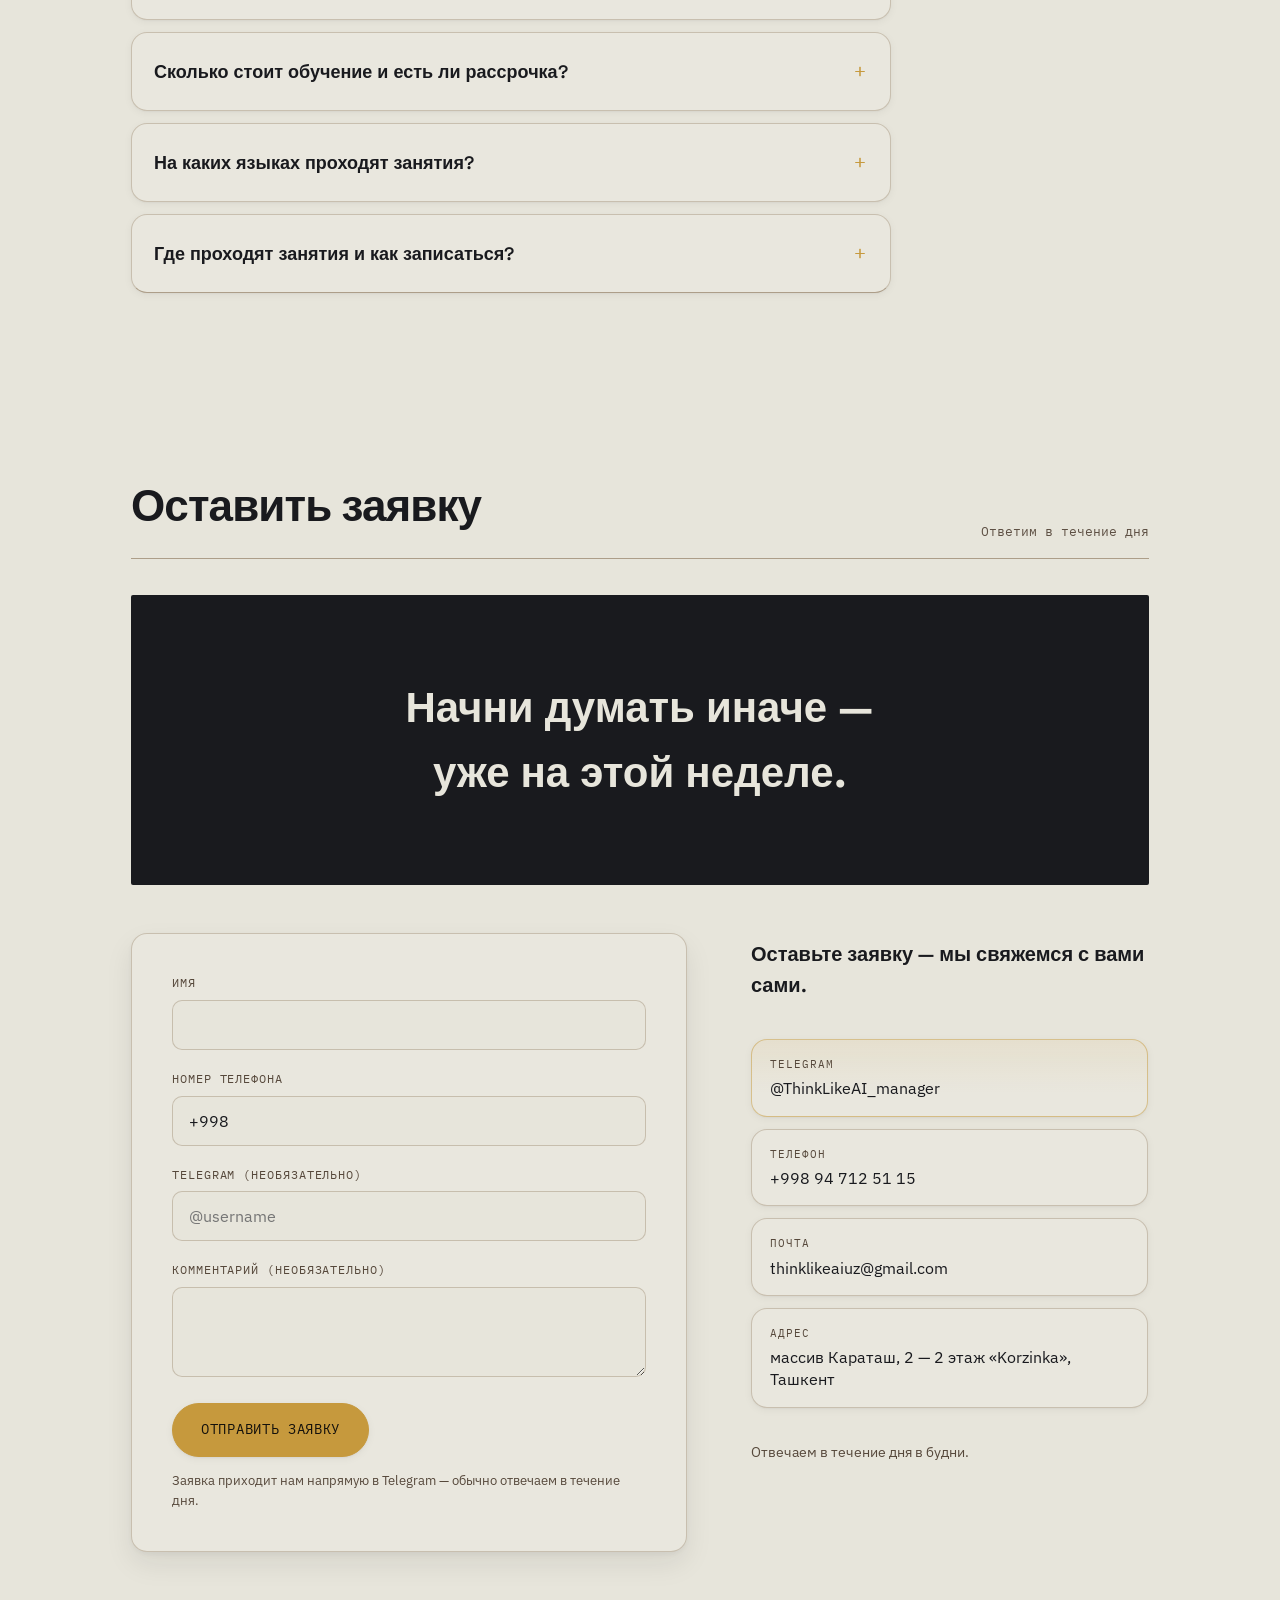
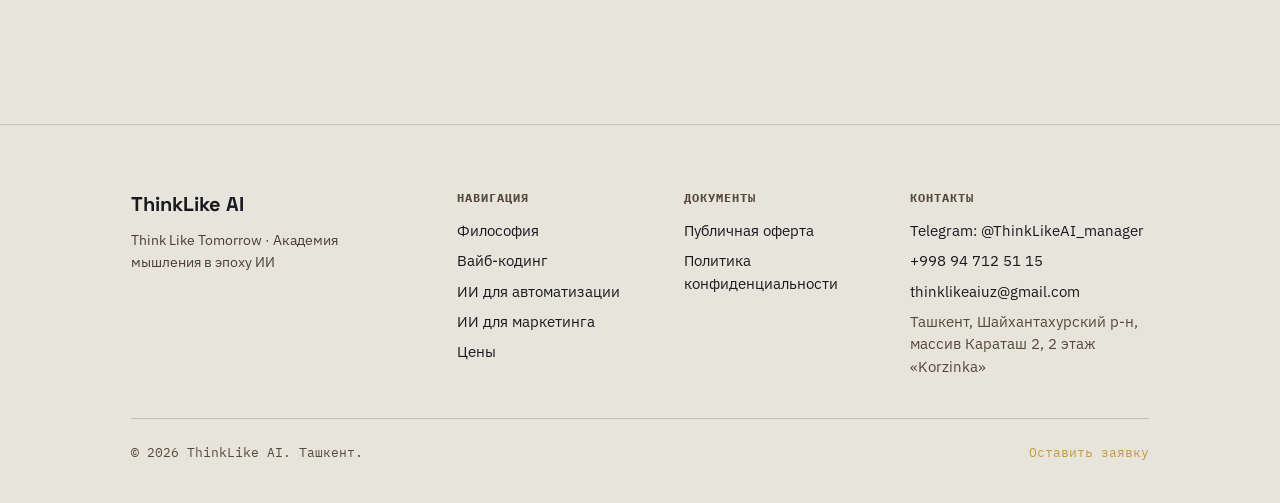
==== commit d8926b93: "Add files via upload" ====
--- a/index.html
+++ b/index.html
@@ -312,7 +312,7 @@
         <p id="quizResultDesc"></p>
         <div class="quiz-result-row">
           <a class="btn-primary" href="#apply" data-i18n="quiz.ctaApply">Оставить заявку</a>
-          <a class="btn-ghost" id="quizResultCourse" href="course-vibe-coding.html" data-i18n="quiz.ctaCourse">Программа курса →</a>
+          <a class="btn-ghost" id="quizResultCourse" href="course-vibe-coding" data-i18n="quiz.ctaCourse">Программа курса →</a>
         </div>
         <button type="button" class="quiz-restart" id="quizRestart" data-i18n="quiz.restart">Пройти заново</button>
       </div>
@@ -415,7 +415,7 @@
           <div class="who" data-i18n="prog.a3Who">12 занятий по 2 часа · после Intermediate</div>
         </div>
       </div>
-      <a class="btn-ghost direction-more" href="course-vibe-coding.html" data-i18n="prog.more">Подробнее о курсе →</a>
+      <a class="btn-ghost direction-more" href="course-vibe-coding" data-i18n="prog.more">Подробнее о курсе →</a>
     </div>
 
     <div class="direction reveal" data-track="automation">
@@ -446,7 +446,7 @@
           <div class="who" data-i18n="prog.n3Who">12 занятий по 2 часа · после Intermediate</div>
         </div>
       </div>
-      <a class="btn-ghost direction-more" href="course-automation.html" data-i18n="prog.more">Подробнее о курсе →</a>
+      <a class="btn-ghost direction-more" href="course-automation" data-i18n="prog.more">Подробнее о курсе →</a>
     </div>
 
     <div class="direction reveal" data-track="marketing">
@@ -475,7 +475,7 @@
           <div class="who" data-i18n="prog.m3Who">12 занятий по 2 часа · после Intermediate</div>
         </div>
       </div>
-      <a class="btn-ghost direction-more" href="course-marketing.html" data-i18n="prog.more">Подробнее о курсе →</a>
+      <a class="btn-ghost direction-more" href="course-marketing" data-i18n="prog.more">Подробнее о курсе →</a>
     </div>
   </div>
 </section>
@@ -883,15 +883,15 @@
       <div class="foot-col">
         <h5 data-i18n="foot.navTitle">Навигация</h5>
         <a href="#philosophy" data-i18n="nav.philosophy">Философия</a>
-        <a href="course-vibe-coding.html" data-i18n="prog.dir1Name">Вайб-кодинг</a>
-        <a href="course-automation.html" data-i18n="prog.dir3Name">ИИ для автоматизации</a>
-        <a href="course-marketing.html" data-i18n="prog.dir2Name">ИИ для маркетинга</a>
+        <a href="course-vibe-coding" data-i18n="prog.dir1Name">Вайб-кодинг</a>
+        <a href="course-automation" data-i18n="prog.dir3Name">ИИ для автоматизации</a>
+        <a href="course-marketing" data-i18n="prog.dir2Name">ИИ для маркетинга</a>
         <a href="#pricing" data-i18n="nav.pricing">Цены</a>
       </div>
       <div class="foot-col">
         <h5 data-i18n="foot.legalTitle">Документы</h5>
-        <a href="offer.html" data-i18n="foot.offer">Публичная оферта</a>
-        <a href="privacy.html" data-i18n="foot.privacy">Политика конфиденциальности</a>
+        <a href="offer" data-i18n="foot.offer">Публичная оферта</a>
+        <a href="privacy" data-i18n="foot.privacy">Политика конфиденциальности</a>
       </div>
       <div class="foot-col">
         <h5 data-i18n="foot.contactTitle">Контакты</h5>
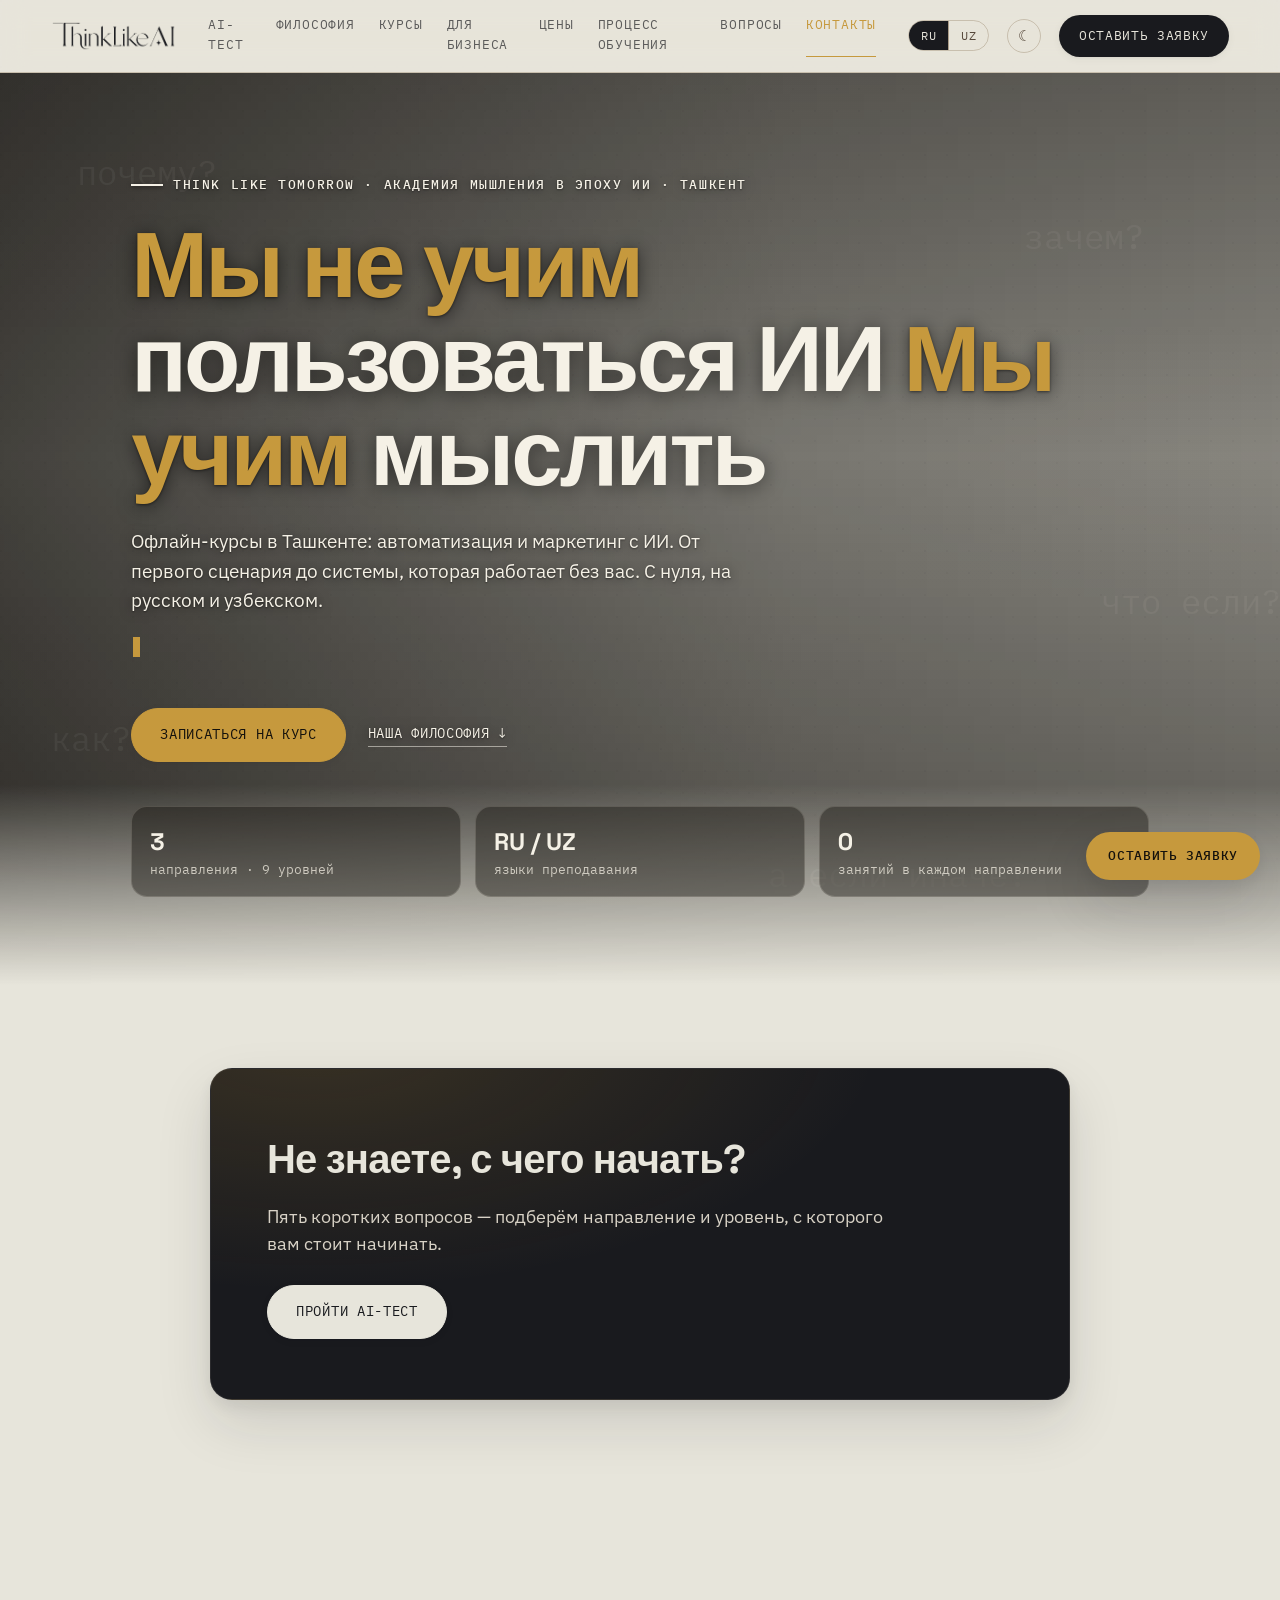
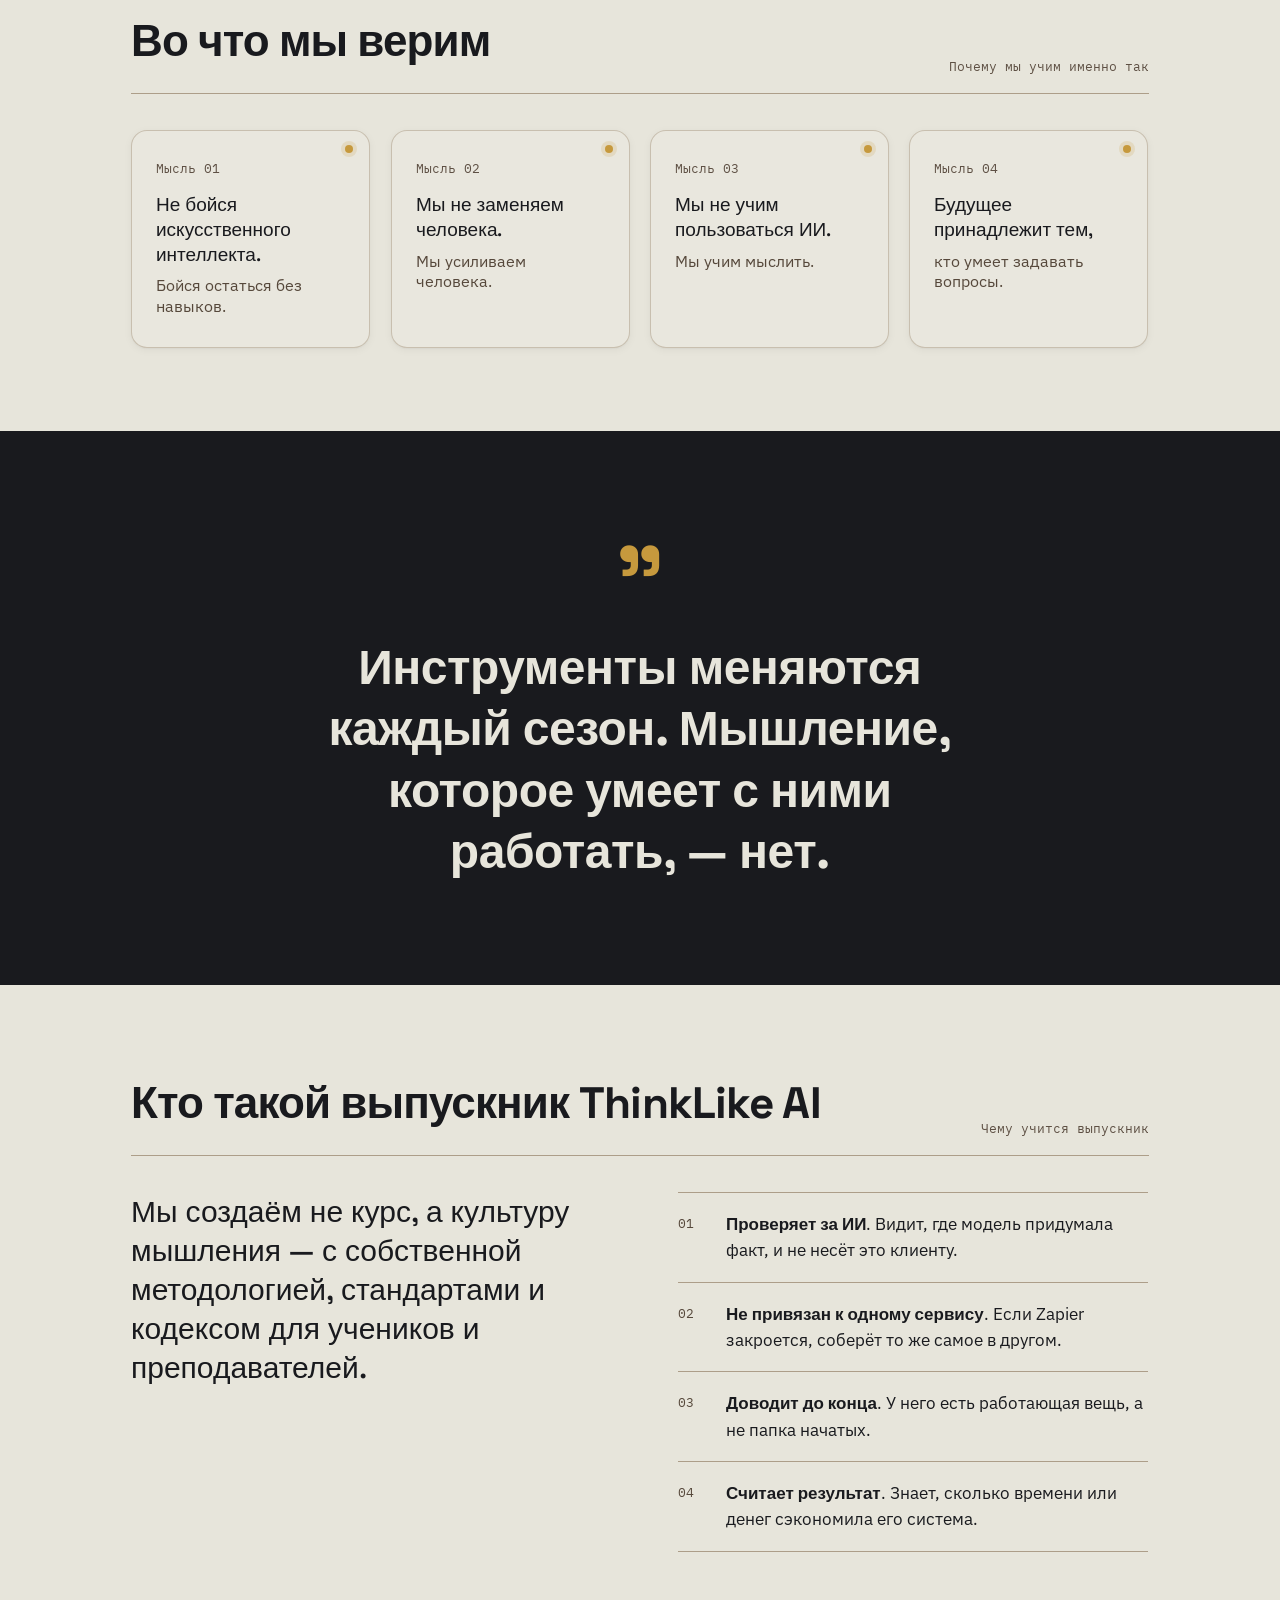
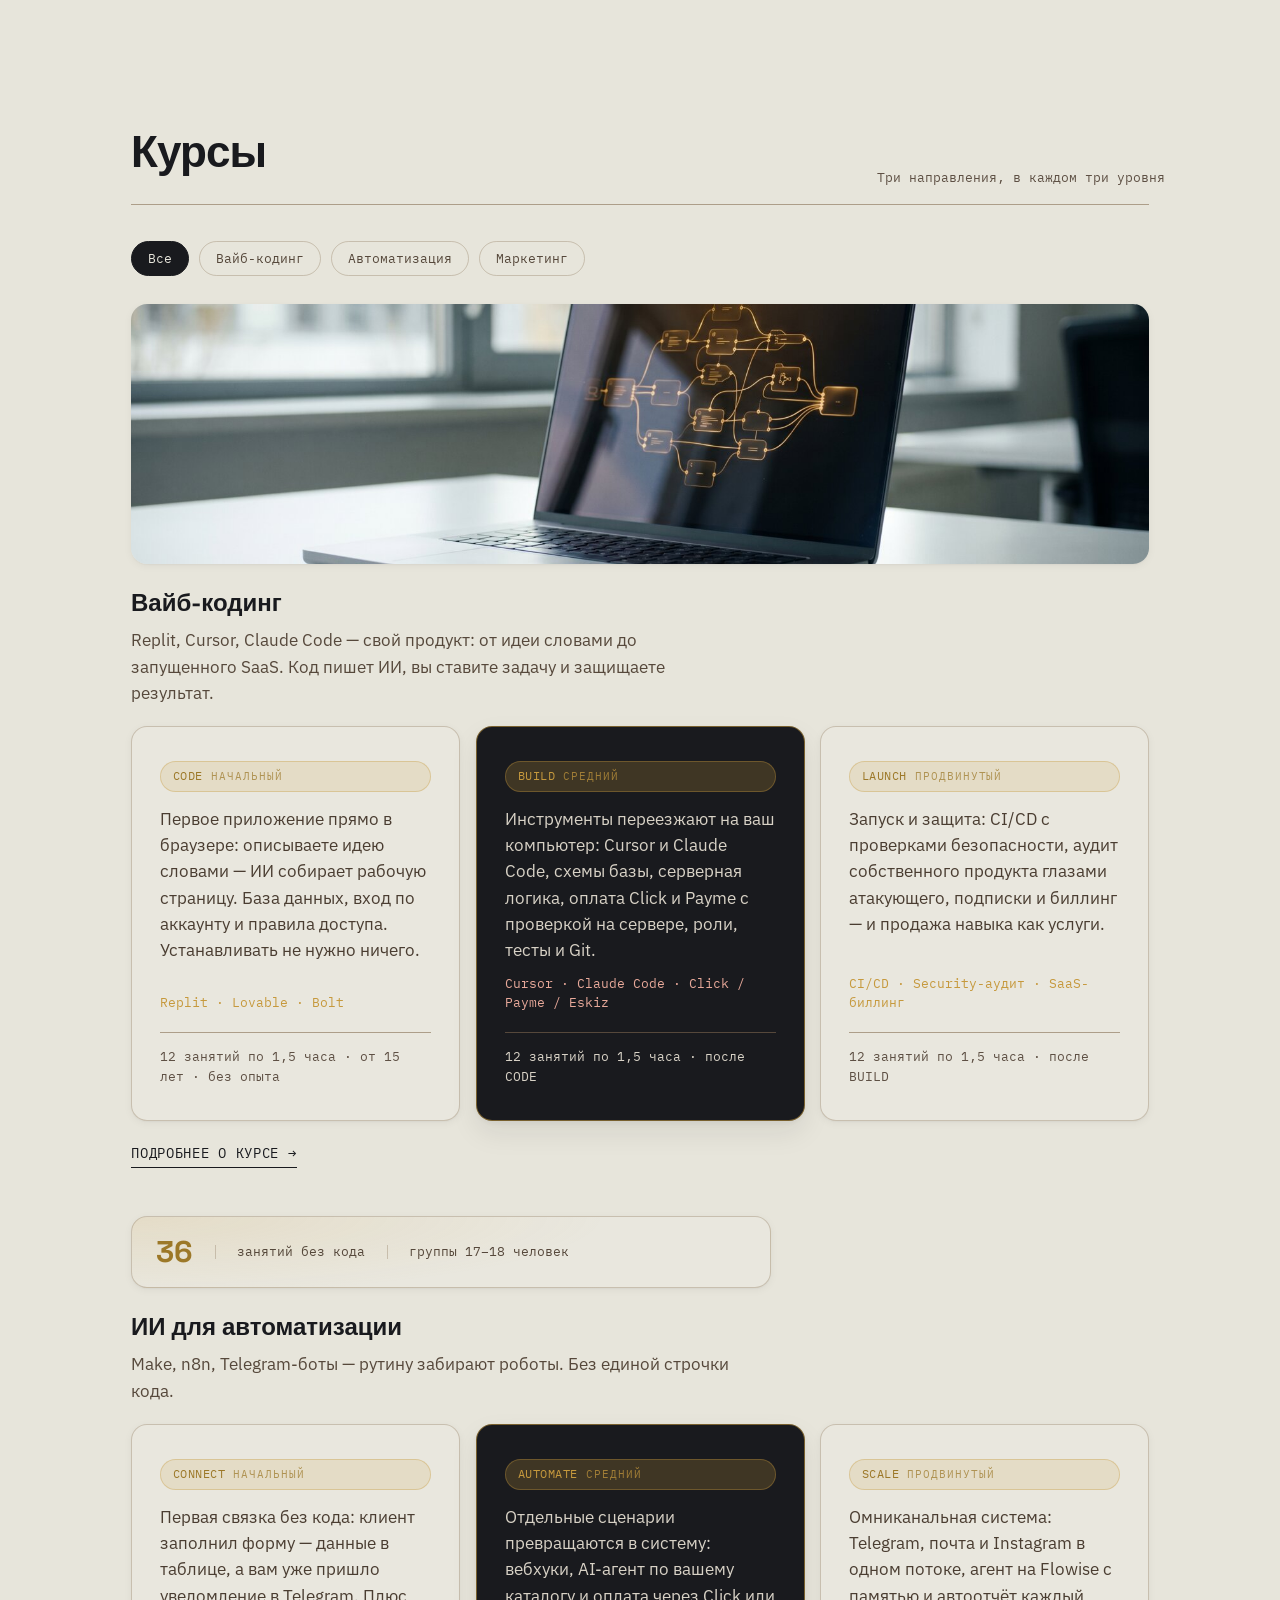
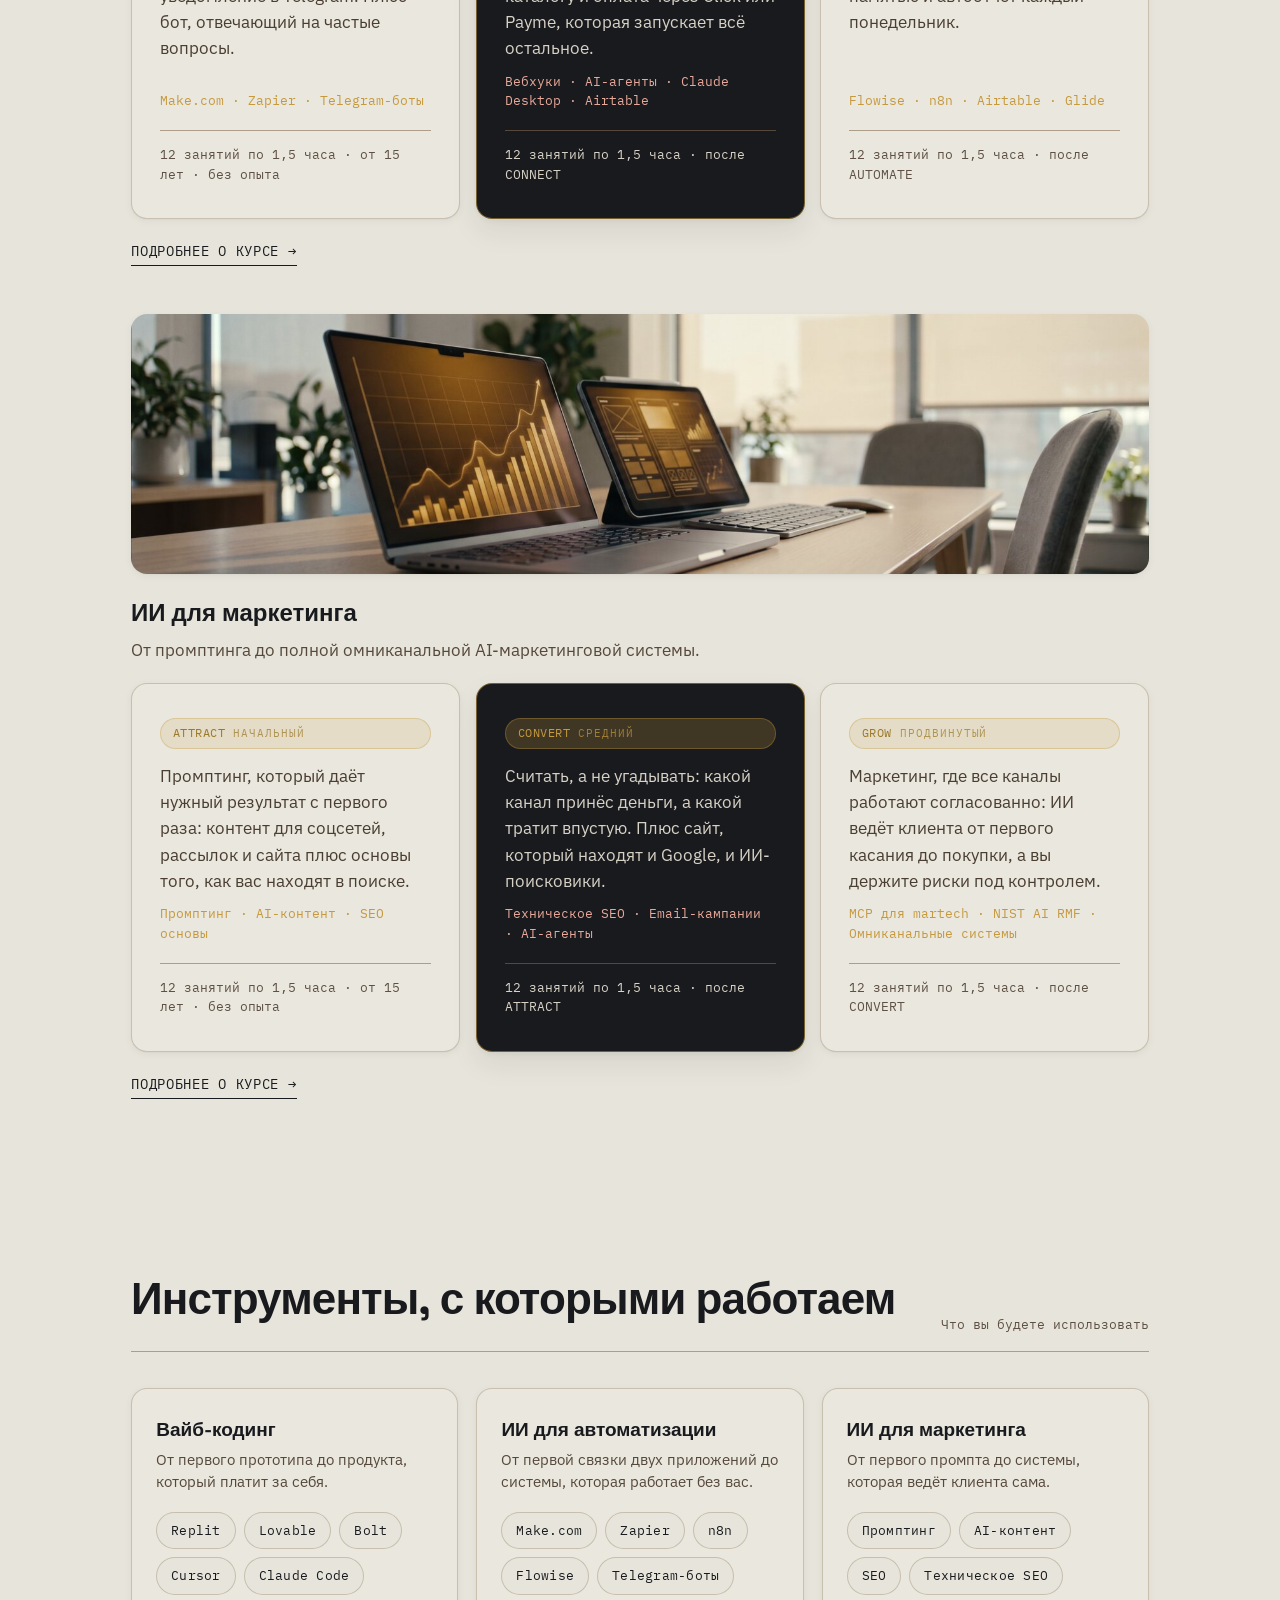
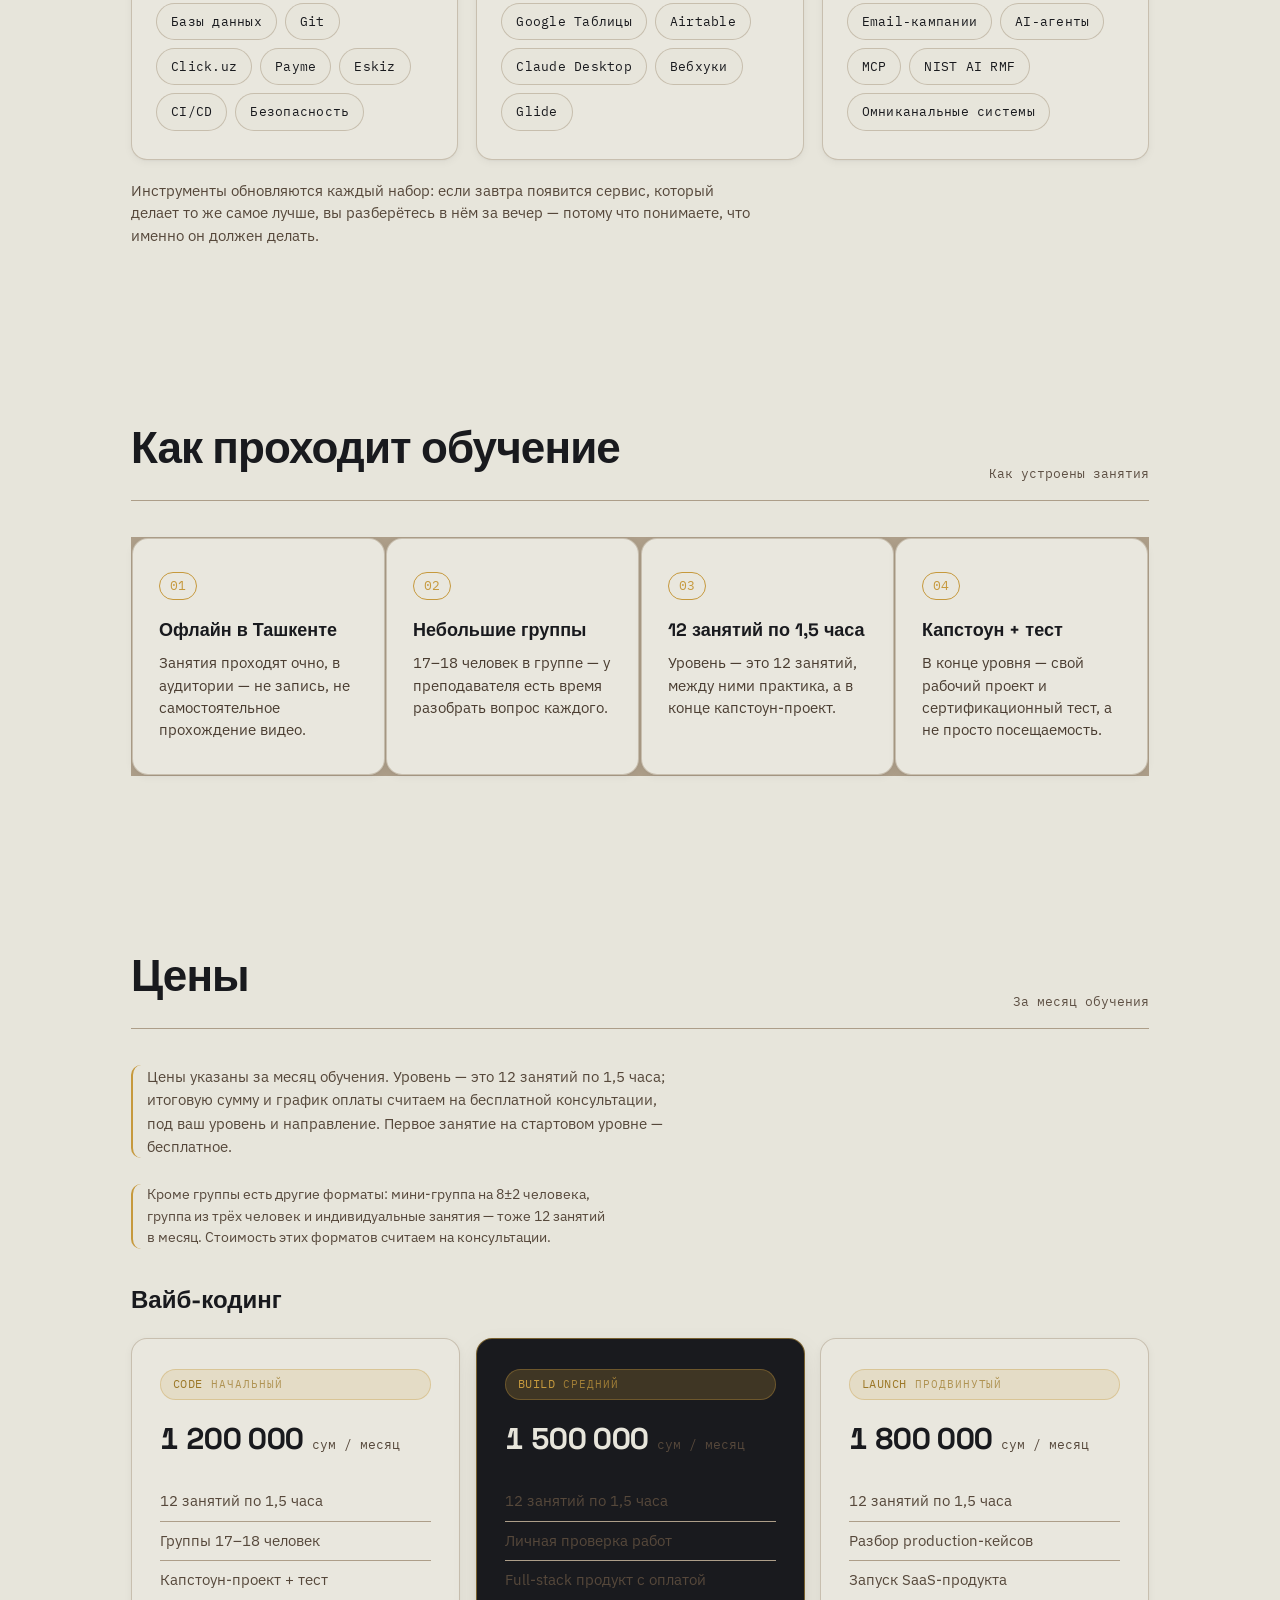
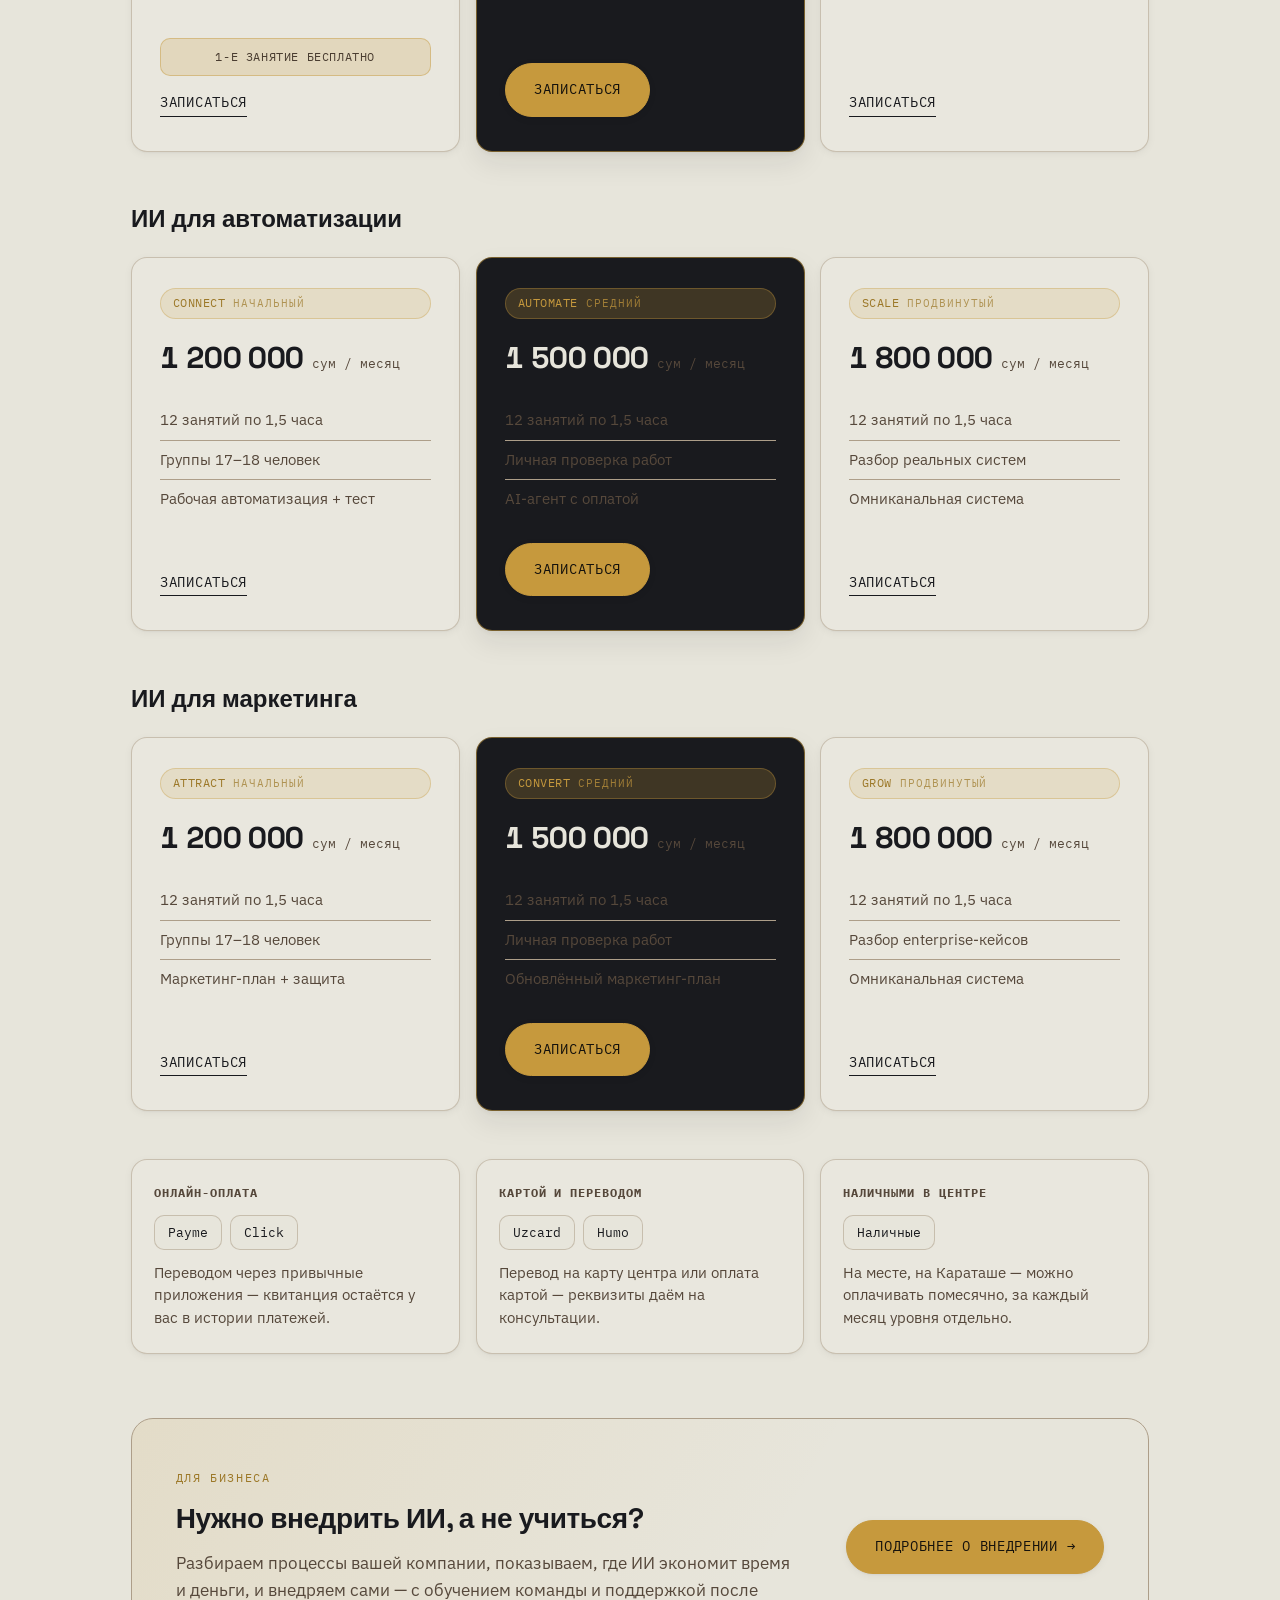
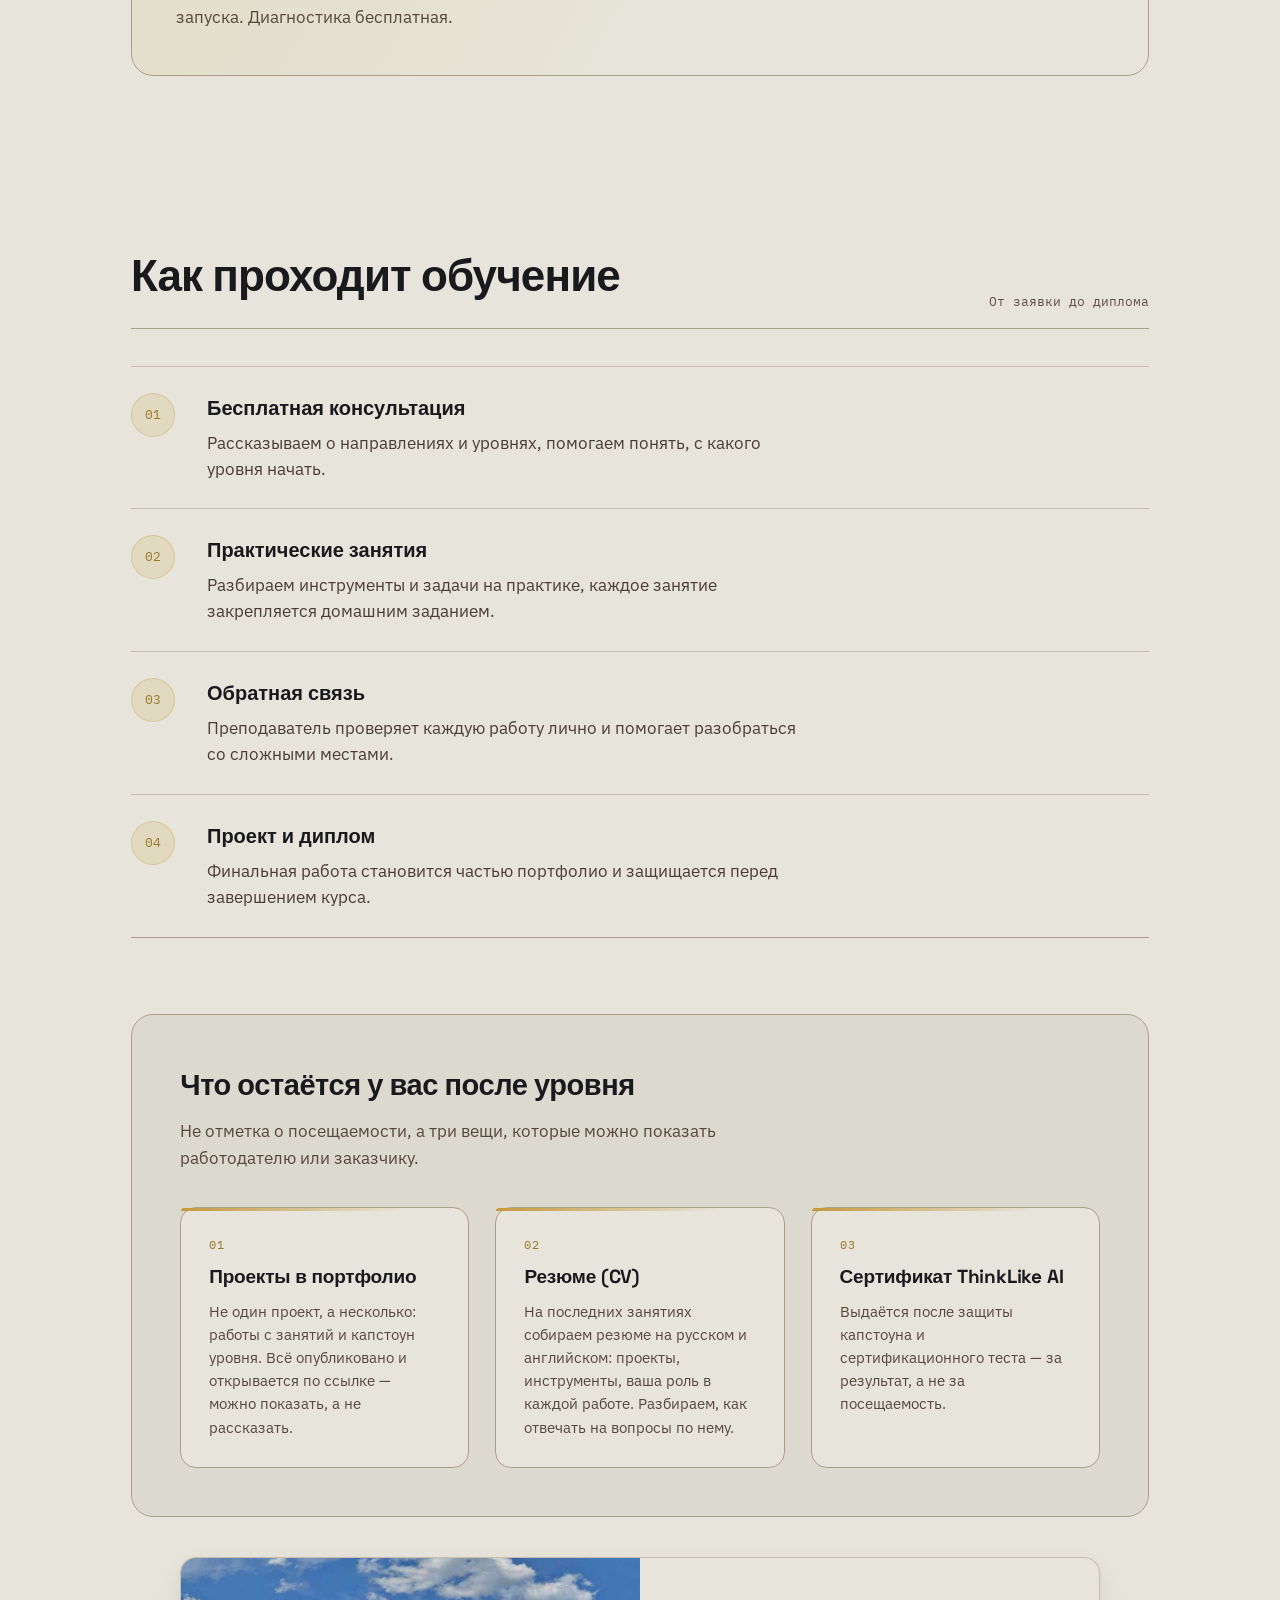
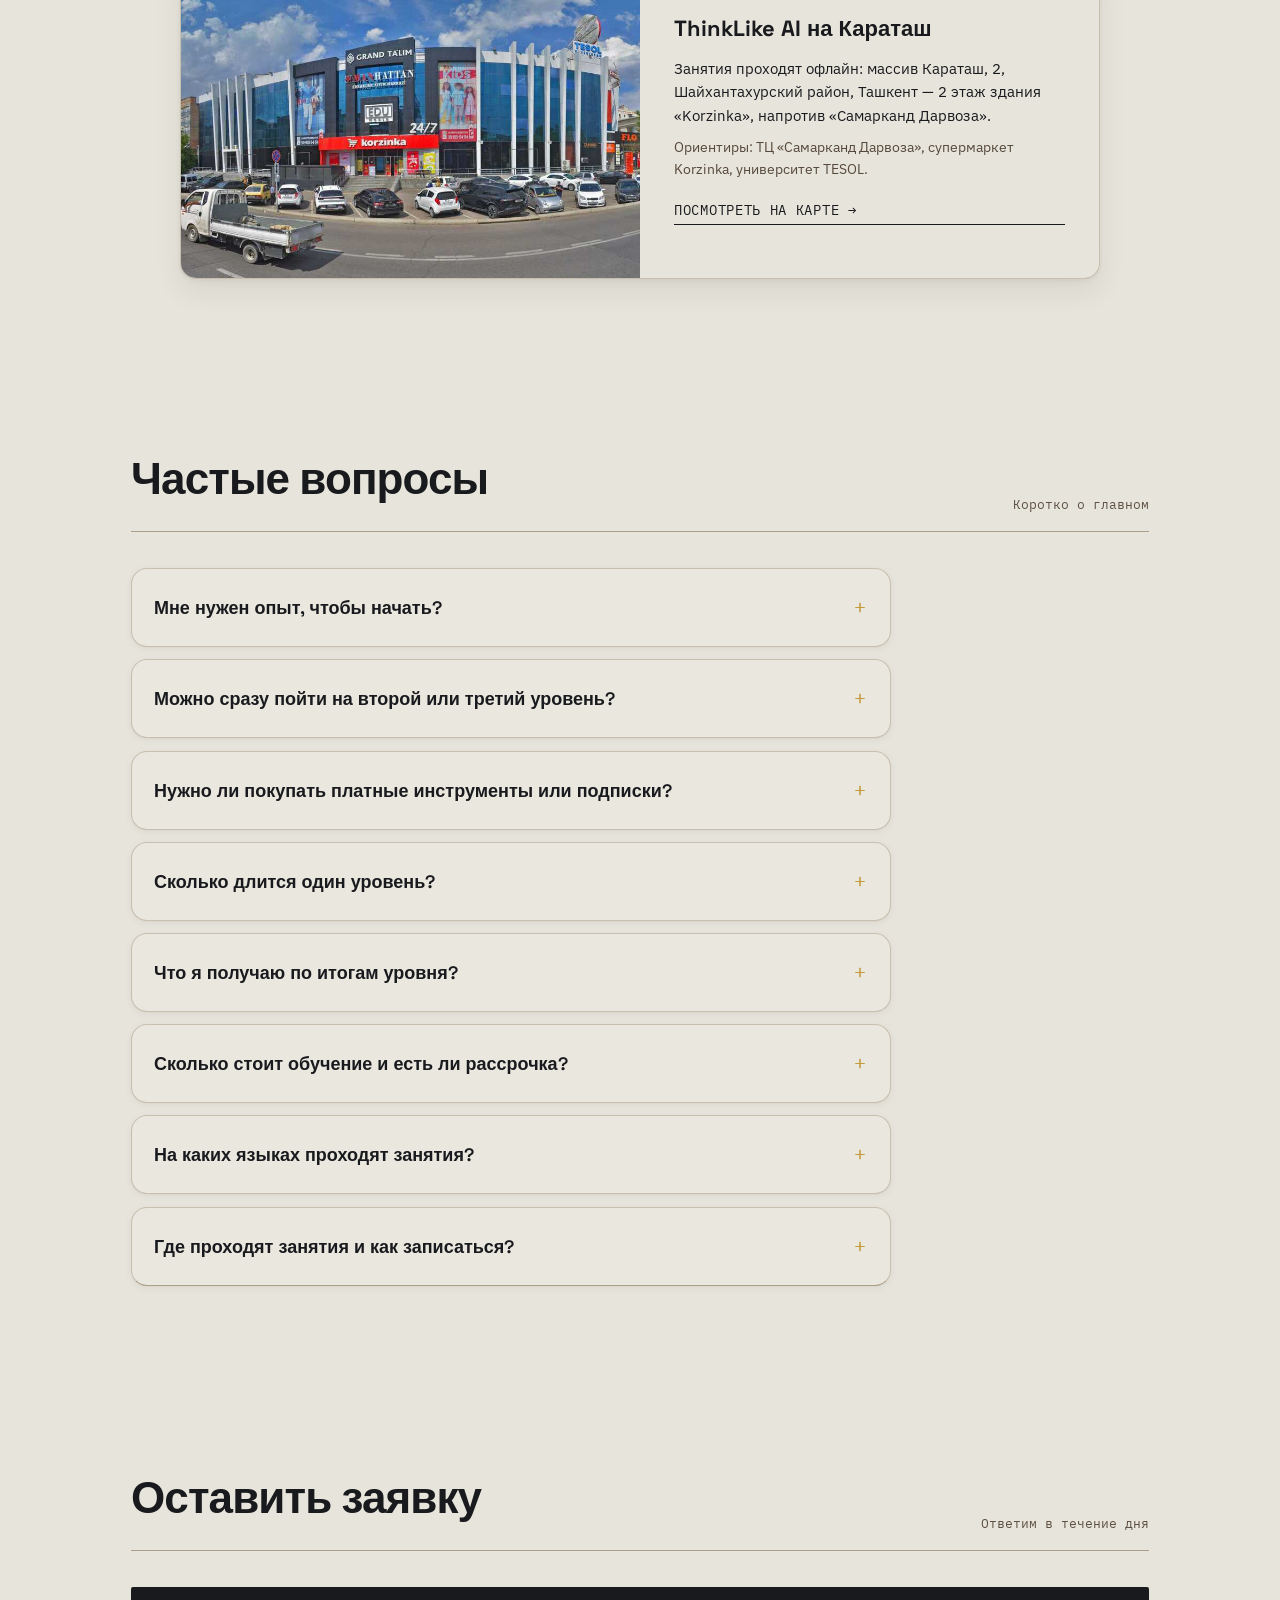
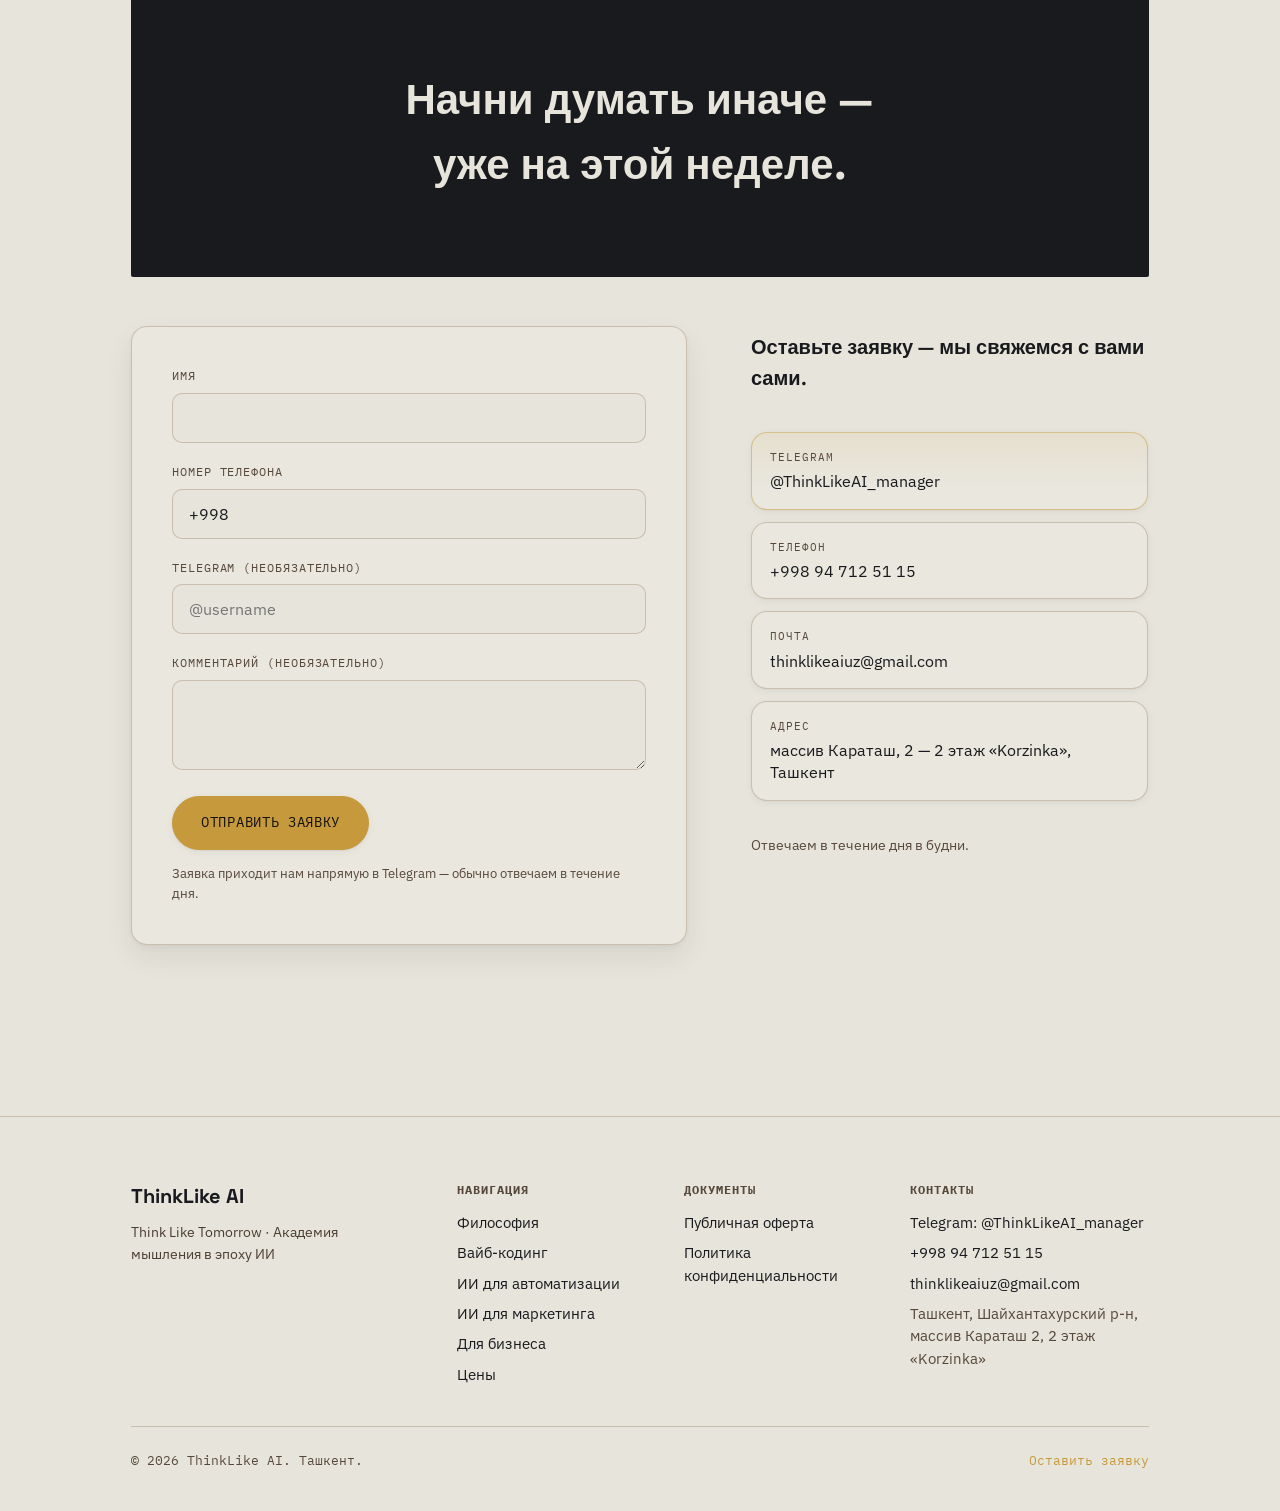
==== commit a7b9f0be: "done" ====
--- a/index.html
+++ b/index.html
@@ -224,6 +224,7 @@
       <a href="#ai-test" data-i18n="nav.test">AI-тест</a>
       <a href="#philosophy" data-i18n="nav.philosophy">Философия</a>
       <a href="#programs" data-i18n="nav.programs">Курсы</a>
+      <a href="ai-consulting" data-i18n="nav.consulting">Для бизнеса</a>
       <a href="#pricing" data-i18n="nav.pricing">Цены</a>
       <a href="#process" data-i18n="nav.process">Процесс обучения</a>
       <a href="#faq" data-i18n="nav.faq">Вопросы</a>
@@ -397,22 +398,22 @@
       </div>
       <div class="levels">
         <div class="level">
-          <span class="tag">Beginner <em class="tag-ru" data-i18n="level.b">начальный</em></span>
+          <span class="tag"><b class="tag-en" data-i18n="lvl.a1">CODE</b> <em class="tag-ru" data-i18n="level.b">начальный</em></span>
           <p data-i18n="prog.a1Short">Первое приложение прямо в браузере: описываете идею словами — ИИ собирает рабочую страницу. База данных, вход по аккаунту и правила доступа. Устанавливать не нужно ничего.</p>
           <div class="tools" data-i18n="prog.a1Tools">Replit · Lovable · Bolt</div>
-          <div class="who" data-i18n="prog.a1Who">12 занятий по 2 часа · от 14 лет · без опыта</div>
+          <div class="who" data-i18n="prog.a1Who">12 занятий по 1,5 часа · от 15 лет · без опыта</div>
         </div>
         <div class="level is-core">
-          <span class="tag">Intermediate <em class="tag-ru" data-i18n="level.i">средний</em></span>
+          <span class="tag"><b class="tag-en" data-i18n="lvl.a2">BUILD</b> <em class="tag-ru" data-i18n="level.i">средний</em></span>
           <p data-i18n="prog.a2Short">Инструменты переезжают на ваш компьютер: Cursor и Claude Code, схемы базы, серверная логика, оплата Click и Payme с проверкой на сервере, роли, тесты и Git.</p>
           <div class="tools" data-i18n="prog.a2Tools">Cursor · Claude Code · Click / Payme / Eskiz</div>
-          <div class="who" data-i18n="prog.a2Who">12 занятий по 2 часа · после Beginner</div>
-        </div>
-        <div class="level">
-          <span class="tag">Advanced <em class="tag-ru" data-i18n="level.a">продвинутый</em></span>
+          <div class="who" data-i18n="prog.a2Who">12 занятий по 1,5 часа · после CODE</div>
+        </div>
+        <div class="level">
+          <span class="tag"><b class="tag-en" data-i18n="lvl.a3">LAUNCH</b> <em class="tag-ru" data-i18n="level.a">продвинутый</em></span>
           <p data-i18n="prog.a3Short">Запуск и защита: CI/CD с проверками безопасности, аудит собственного продукта глазами атакующего, подписки и биллинг — и продажа навыка как услуги.</p>
           <div class="tools" data-i18n="prog.a3Tools">CI/CD · Security-аудит · SaaS-биллинг</div>
-          <div class="who" data-i18n="prog.a3Who">12 занятий по 2 часа · после Intermediate</div>
+          <div class="who" data-i18n="prog.a3Who">12 занятий по 1,5 часа · после BUILD</div>
         </div>
       </div>
       <a class="btn-ghost direction-more" href="course-vibe-coding" data-i18n="prog.more">Подробнее о курсе →</a>
@@ -421,29 +422,29 @@
     <div class="direction reveal" data-track="automation">
       <div class="direction-head direction-head--noimg">
         <div class="direction-band" aria-hidden="true">
-          <span>36</span><span data-i18n="prog.dir3Band">занятий без кода</span><span data-i18n="vc.f3">группы до 20 человек</span>
+          <span>36</span><span data-i18n="prog.dir3Band">занятий без кода</span><span data-i18n="vc.f3">группы 17–18 человек</span>
         </div>
         <h3 data-i18n="prog.dir3Name">ИИ для автоматизации</h3>
         <p data-i18n="prog.dir3Desc">Make, n8n, Telegram-боты — рутину забирают роботы. Без единой строчки кода.</p>
       </div>
       <div class="levels">
         <div class="level">
-          <span class="tag">Beginner <em class="tag-ru" data-i18n="level.b">начальный</em></span>
+          <span class="tag"><b class="tag-en" data-i18n="lvl.n1">CONNECT</b> <em class="tag-ru" data-i18n="level.b">начальный</em></span>
           <p data-i18n="prog.n1Short">Первая связка без кода: клиент заполнил форму — данные в таблице, а вам уже пришло уведомление в Telegram. Плюс бот, отвечающий на частые вопросы.</p>
           <div class="tools" data-i18n="prog.n1Tools">Make.com · Zapier · Telegram-боты</div>
-          <div class="who" data-i18n="prog.n1Who">12 занятий по 2 часа · от 14 лет · без опыта</div>
+          <div class="who" data-i18n="prog.n1Who">12 занятий по 1,5 часа · от 15 лет · без опыта</div>
         </div>
         <div class="level is-core">
-          <span class="tag">Intermediate <em class="tag-ru" data-i18n="level.i">средний</em></span>
+          <span class="tag"><b class="tag-en" data-i18n="lvl.n2">AUTOMATE</b> <em class="tag-ru" data-i18n="level.i">средний</em></span>
           <p data-i18n="prog.n2Short">Отдельные сценарии превращаются в систему: вебхуки, AI-агент по вашему каталогу и оплата через Click или Payme, которая запускает всё остальное.</p>
           <div class="tools" data-i18n="prog.n2Tools">Вебхуки · AI-агенты · Claude Desktop · Airtable</div>
-          <div class="who" data-i18n="prog.n2Who">12 занятий по 2 часа · после Beginner</div>
-        </div>
-        <div class="level">
-          <span class="tag">Advanced <em class="tag-ru" data-i18n="level.a">продвинутый</em></span>
+          <div class="who" data-i18n="prog.n2Who">12 занятий по 1,5 часа · после CONNECT</div>
+        </div>
+        <div class="level">
+          <span class="tag"><b class="tag-en" data-i18n="lvl.n3">SCALE</b> <em class="tag-ru" data-i18n="level.a">продвинутый</em></span>
           <p data-i18n="prog.n3Short">Омниканальная система: Telegram, почта и Instagram в одном потоке, агент на Flowise с памятью и автоотчёт каждый понедельник.</p>
           <div class="tools" data-i18n="prog.n3Tools">Flowise · n8n · Airtable · Glide</div>
-          <div class="who" data-i18n="prog.n3Who">12 занятий по 2 часа · после Intermediate</div>
+          <div class="who" data-i18n="prog.n3Who">12 занятий по 1,5 часа · после AUTOMATE</div>
         </div>
       </div>
       <a class="btn-ghost direction-more" href="course-automation" data-i18n="prog.more">Подробнее о курсе →</a>
@@ -457,22 +458,22 @@
       </div>
       <div class="levels">
         <div class="level">
-          <span class="tag">Beginner <em class="tag-ru" data-i18n="level.b">начальный</em></span>
+          <span class="tag"><b class="tag-en" data-i18n="lvl.m1">ATTRACT</b> <em class="tag-ru" data-i18n="level.b">начальный</em></span>
           <p data-i18n="prog.m1Short">Промптинг, который даёт нужный результат с первого раза: контент для соцсетей, рассылок и сайта плюс основы того, как вас находят в поиске.</p>
           <div class="tools" data-i18n="prog.m1Tools">Промптинг · AI-контент · SEO основы</div>
-          <div class="who" data-i18n="prog.m1Who">12 занятий по 2 часа · от 14 лет · без опыта</div>
+          <div class="who" data-i18n="prog.m1Who">12 занятий по 1,5 часа · от 15 лет · без опыта</div>
         </div>
         <div class="level is-core">
-          <span class="tag">Intermediate <em class="tag-ru" data-i18n="level.i">средний</em></span>
+          <span class="tag"><b class="tag-en" data-i18n="lvl.m2">CONVERT</b> <em class="tag-ru" data-i18n="level.i">средний</em></span>
           <p data-i18n="prog.m2Short">Считать, а не угадывать: какой канал принёс деньги, а какой тратит впустую. Плюс сайт, который находят и Google, и ИИ-поисковики.</p>
           <div class="tools" data-i18n="prog.m2Tools">Техническое SEO · Email-кампании · AI-агенты</div>
-          <div class="who" data-i18n="prog.m2Who">12 занятий по 2 часа · после Beginner</div>
-        </div>
-        <div class="level">
-          <span class="tag">Advanced <em class="tag-ru" data-i18n="level.a">продвинутый</em></span>
+          <div class="who" data-i18n="prog.m2Who">12 занятий по 1,5 часа · после ATTRACT</div>
+        </div>
+        <div class="level">
+          <span class="tag"><b class="tag-en" data-i18n="lvl.m3">GROW</b> <em class="tag-ru" data-i18n="level.a">продвинутый</em></span>
           <p data-i18n="prog.m3Short">Маркетинг, где все каналы работают согласованно: ИИ ведёт клиента от первого касания до покупки, а вы держите риски под контролем.</p>
           <div class="tools" data-i18n="prog.m3Tools">MCP для martech · NIST AI RMF · Омниканальные системы</div>
-          <div class="who" data-i18n="prog.m3Who">12 занятий по 2 часа · после Intermediate</div>
+          <div class="who" data-i18n="prog.m3Who">12 занятий по 1,5 часа · после CONVERT</div>
         </div>
       </div>
       <a class="btn-ghost direction-more" href="course-marketing" data-i18n="prog.more">Подробнее о курсе →</a>
@@ -558,11 +559,11 @@
       <div class="icon-card reveal">
         <span class="icon-mark">02</span>
         <h4 data-i18n="formats.f2h">Небольшие группы</h4>
-        <p data-i18n="formats.f2p">До 20 человек в группе — у преподавателя есть время разобрать вопрос каждого.</p>
+        <p data-i18n="formats.f2p">17–18 человек в группе — у преподавателя есть время разобрать вопрос каждого.</p>
       </div>
       <div class="icon-card reveal">
         <span class="icon-mark">03</span>
-        <h4 data-i18n="formats.f3h">12 занятий по 2 часа</h4>
+        <h4 data-i18n="formats.f3h">12 занятий по 1,5 часа</h4>
         <p data-i18n="formats.f3p">Уровень — это 12 занятий, между ними практика, а в конце капстоун-проект.</p>
       </div>
       <div class="icon-card reveal">
@@ -581,37 +582,38 @@
       <span class="section-num" data-i18n="price.num">За месяц обучения</span>
     </div>
 
-    <p class="price-note reveal" data-i18n="price.note">Цены указаны за месяц обучения. Уровень — это 12 занятий по 2 часа; итоговую сумму и график оплаты считаем на бесплатной консультации, под ваш уровень и направление. Первое занятие на уровне Beginner — бесплатное.</p>
+    <p class="price-note reveal" data-i18n="price.note">Цены указаны за месяц обучения. Уровень — это 12 занятий по 1,5 часа; итоговую сумму и график оплаты считаем на бесплатной консультации, под ваш уровень и направление. Первое занятие на стартовом уровне — бесплатное.</p>
+    <p class="price-note price-note--formats reveal" data-i18n="price.formats">Кроме группы есть другие форматы: мини-группа на 8±2 человека, группа из трёх человек и индивидуальные занятия — тоже 12 занятий в месяц. Стоимость этих форматов считаем на консультации.</p>
 
     <div class="direction reveal">
       <div class="direction-head"><h3 data-i18n="prog.dir1Name">Вайб-кодинг</h3></div>
       <div class="levels price-grid">
         <div class="level">
-          <span class="tag">Beginner <em class="tag-ru" data-i18n="level.b">начальный</em></span>
+          <span class="tag"><b class="tag-en" data-i18n="lvl.a1">CODE</b> <em class="tag-ru" data-i18n="level.b">начальный</em></span>
           <div class="price"><span class="price-num">1 200 000</span><span class="price-cur" data-i18n="price.currency">сум / месяц</span></div>
           <ul class="price-list">
-            <li data-i18n="price.a1_1">12 занятий по 2 часа</li>
-            <li data-i18n="price.a1_2">Группы до 20 человек</li>
+            <li data-i18n="price.a1_1">12 занятий по 1,5 часа</li>
+            <li data-i18n="price.a1_2">Группы 17–18 человек</li>
             <li data-i18n="price.a1_3">Капстоун-проект + тест</li>
           </ul>
           <p class="price-free" data-i18n="price.freeFirst">1-е занятие бесплатно</p>
           <a class="btn-ghost" href="#apply" data-program="VibeCoding-Beginner" data-i18n="price.cta">Записаться</a>
         </div>
         <div class="level is-core">
-          <span class="tag">Intermediate <em class="tag-ru" data-i18n="level.i">средний</em></span>
+          <span class="tag"><b class="tag-en" data-i18n="lvl.a2">BUILD</b> <em class="tag-ru" data-i18n="level.i">средний</em></span>
           <div class="price"><span class="price-num">1 500 000</span><span class="price-cur" data-i18n="price.currency">сум / месяц</span></div>
           <ul class="price-list">
-            <li data-i18n="price.a2_1">12 занятий по 2 часа</li>
+            <li data-i18n="price.a2_1">12 занятий по 1,5 часа</li>
             <li data-i18n="price.a2_2">Личная проверка работ</li>
             <li data-i18n="price.a2_3">Full-stack продукт с оплатой</li>
           </ul>
           <a class="btn-primary" href="#apply" data-program="VibeCoding-Intermediate" data-i18n="price.cta">Записаться</a>
         </div>
         <div class="level">
-          <span class="tag">Advanced <em class="tag-ru" data-i18n="level.a">продвинутый</em></span>
+          <span class="tag"><b class="tag-en" data-i18n="lvl.a3">LAUNCH</b> <em class="tag-ru" data-i18n="level.a">продвинутый</em></span>
           <div class="price"><span class="price-num">1 800 000</span><span class="price-cur" data-i18n="price.currency">сум / месяц</span></div>
           <ul class="price-list">
-            <li data-i18n="price.a3_1">12 занятий по 2 часа</li>
+            <li data-i18n="price.a3_1">12 занятий по 1,5 часа</li>
             <li data-i18n="price.a3_2">Разбор production-кейсов</li>
             <li data-i18n="price.a3_3">Запуск SaaS-продукта</li>
           </ul>
@@ -624,30 +626,30 @@
       <div class="direction-head"><h3 data-i18n="prog.dir3Name">ИИ для автоматизации</h3></div>
       <div class="levels price-grid">
         <div class="level">
-          <span class="tag">Beginner <em class="tag-ru" data-i18n="level.b">начальный</em></span>
+          <span class="tag"><b class="tag-en" data-i18n="lvl.n1">CONNECT</b> <em class="tag-ru" data-i18n="level.b">начальный</em></span>
           <div class="price"><span class="price-num">1 200 000</span><span class="price-cur" data-i18n="price.currency">сум / месяц</span></div>
           <ul class="price-list">
-            <li data-i18n="price.n1_1">12 занятий по 2 часа</li>
-            <li data-i18n="price.n1_2">Группы до 20 человек</li>
+            <li data-i18n="price.n1_1">12 занятий по 1,5 часа</li>
+            <li data-i18n="price.n1_2">Группы 17–18 человек</li>
             <li data-i18n="price.n1_3">Рабочая автоматизация + тест</li>
           </ul>
           <a class="btn-ghost" href="#apply" data-program="Automation-Beginner" data-i18n="price.cta">Записаться</a>
         </div>
         <div class="level is-core">
-          <span class="tag">Intermediate <em class="tag-ru" data-i18n="level.i">средний</em></span>
+          <span class="tag"><b class="tag-en" data-i18n="lvl.n2">AUTOMATE</b> <em class="tag-ru" data-i18n="level.i">средний</em></span>
           <div class="price"><span class="price-num">1 500 000</span><span class="price-cur" data-i18n="price.currency">сум / месяц</span></div>
           <ul class="price-list">
-            <li data-i18n="price.n2_1">12 занятий по 2 часа</li>
+            <li data-i18n="price.n2_1">12 занятий по 1,5 часа</li>
             <li data-i18n="price.n2_2">Личная проверка работ</li>
             <li data-i18n="price.n2_3">AI-агент с оплатой</li>
           </ul>
           <a class="btn-primary" href="#apply" data-program="Automation-Intermediate" data-i18n="price.cta">Записаться</a>
         </div>
         <div class="level">
-          <span class="tag">Advanced <em class="tag-ru" data-i18n="level.a">продвинутый</em></span>
+          <span class="tag"><b class="tag-en" data-i18n="lvl.n3">SCALE</b> <em class="tag-ru" data-i18n="level.a">продвинутый</em></span>
           <div class="price"><span class="price-num">1 800 000</span><span class="price-cur" data-i18n="price.currency">сум / месяц</span></div>
           <ul class="price-list">
-            <li data-i18n="price.n3_1">12 занятий по 2 часа</li>
+            <li data-i18n="price.n3_1">12 занятий по 1,5 часа</li>
             <li data-i18n="price.n3_2">Разбор реальных систем</li>
             <li data-i18n="price.n3_3">Омниканальная система</li>
           </ul>
@@ -660,30 +662,30 @@
       <div class="direction-head"><h3 data-i18n="prog.dir2Name">ИИ для маркетинга</h3></div>
       <div class="levels price-grid">
         <div class="level">
-          <span class="tag">Beginner <em class="tag-ru" data-i18n="level.b">начальный</em></span>
+          <span class="tag"><b class="tag-en" data-i18n="lvl.m1">ATTRACT</b> <em class="tag-ru" data-i18n="level.b">начальный</em></span>
           <div class="price"><span class="price-num">1 200 000</span><span class="price-cur" data-i18n="price.currency">сум / месяц</span></div>
           <ul class="price-list">
-            <li data-i18n="price.m1_1">12 занятий по 2 часа</li>
-            <li data-i18n="price.m1_2">Группы до 20 человек</li>
+            <li data-i18n="price.m1_1">12 занятий по 1,5 часа</li>
+            <li data-i18n="price.m1_2">Группы 17–18 человек</li>
             <li data-i18n="price.m1_3">Маркетинг-план + защита</li>
           </ul>
           <a class="btn-ghost" href="#apply" data-program="Marketing-Beginner" data-i18n="price.cta">Записаться</a>
         </div>
         <div class="level is-core">
-          <span class="tag">Intermediate <em class="tag-ru" data-i18n="level.i">средний</em></span>
+          <span class="tag"><b class="tag-en" data-i18n="lvl.m2">CONVERT</b> <em class="tag-ru" data-i18n="level.i">средний</em></span>
           <div class="price"><span class="price-num">1 500 000</span><span class="price-cur" data-i18n="price.currency">сум / месяц</span></div>
           <ul class="price-list">
-            <li data-i18n="price.m2_1">12 занятий по 2 часа</li>
+            <li data-i18n="price.m2_1">12 занятий по 1,5 часа</li>
             <li data-i18n="price.m2_2">Личная проверка работ</li>
             <li data-i18n="price.m2_3">Обновлённый маркетинг-план</li>
           </ul>
           <a class="btn-primary" href="#apply" data-program="Marketing-Intermediate" data-i18n="price.cta">Записаться</a>
         </div>
         <div class="level">
-          <span class="tag">Advanced <em class="tag-ru" data-i18n="level.a">продвинутый</em></span>
+          <span class="tag"><b class="tag-en" data-i18n="lvl.m3">GROW</b> <em class="tag-ru" data-i18n="level.a">продвинутый</em></span>
           <div class="price"><span class="price-num">1 800 000</span><span class="price-cur" data-i18n="price.currency">сум / месяц</span></div>
           <ul class="price-list">
-            <li data-i18n="price.m3_1">12 занятий по 2 часа</li>
+            <li data-i18n="price.m3_1">12 занятий по 1,5 часа</li>
             <li data-i18n="price.m3_2">Разбор enterprise-кейсов</li>
             <li data-i18n="price.m3_3">Омниканальная система</li>
           </ul>
@@ -717,6 +719,15 @@
         <p data-i18n="pay.cashDesc">На месте, на Караташе — можно оплачивать помесячно, за каждый месяц уровня отдельно.</p>
       </div>
     </div>
+
+    <div class="business-band reveal">
+      <div class="bb-body">
+        <span class="bb-kicker" data-i18n="nav.consulting">Для бизнеса</span>
+        <h3 data-i18n="cons.homeTitle">Нужно внедрить ИИ, а не учиться?</h3>
+        <p data-i18n="cons.homeText">Разбираем процессы вашей компании, показываем, где ИИ экономит время и деньги, и внедряем сами — с обучением команды и поддержкой после запуска. Диагностика бесплатная.</p>
+      </div>
+      <a class="btn-primary" href="ai-consulting" data-i18n="cons.homeLink">Подробнее о внедрении →</a>
+    </div>
   </div>
 </section>
 
@@ -743,6 +754,31 @@
       <div class="step reveal">
         <span class="n">04</span>
         <div><h4 data-i18n="proc.s4h">Проект и диплом</h4><p data-i18n="proc.s4p">Финальная работа становится частью портфолио и защищается перед завершением курса.</p></div>
+      </div>
+    </div>
+
+
+    <div class="outcome reveal">
+      <div class="outcome-head">
+        <h3 data-i18n="outcome.h3">Что остаётся у вас после уровня</h3>
+        <p data-i18n="outcome.lead">Не отметка о посещаемости, а три вещи, которые можно показать работодателю или заказчику.</p>
+      </div>
+      <div class="outcome-grid">
+        <div class="outcome-card">
+          <span class="oc-n">01</span>
+          <h4 data-i18n="outcome.c1h">Проекты в портфолио</h4>
+          <p data-i18n="outcome.c1p">Не один проект, а несколько: работы с занятий и капстоун уровня. Всё опубликовано и открывается по ссылке — можно показать, а не рассказать.</p>
+        </div>
+        <div class="outcome-card">
+          <span class="oc-n">02</span>
+          <h4 data-i18n="outcome.c2h">Резюме (CV)</h4>
+          <p data-i18n="outcome.c2p">На последних занятиях собираем резюме на русском и английском: проекты, инструменты, ваша роль в каждой работе. Разбираем, как отвечать на вопросы по нему.</p>
+        </div>
+        <div class="outcome-card">
+          <span class="oc-n">03</span>
+          <h4 data-i18n="outcome.c3h">Сертификат ThinkLike AI</h4>
+          <p data-i18n="outcome.c3p">Выдаётся после защиты капстоуна и сертификационного теста — за результат, а не за посещаемость.</p>
+        </div>
       </div>
     </div>
 
@@ -770,11 +806,11 @@
     <div class="faq-list">
       <details class="faq-item reveal">
         <summary data-i18n="faq.q1">Мне нужен опыт, чтобы начать?</summary>
-        <p data-i18n="faq.a1">Нет. Уровень Beginner в обоих направлениях рассчитан на полных новичков — от 14 лет, без опыта. Если не уверены, какое направление и уровень подойдут, пройдите короткий AI-тест в начале страницы.</p>
+        <p data-i18n="faq.a1">Нет. Стартовый уровень каждого направления рассчитан на полных новичков — от 15 лет, без опыта. Если не уверены, какое направление и уровень подойдут, пройдите короткий AI-тест в начале страницы.</p>
       </details>
       <details class="faq-item reveal">
-        <summary data-i18n="faq.q2">Можно сразу пойти на Intermediate или Advanced?</summary>
-        <p data-i18n="faq.a2">Уровни идут подряд, потому что на Intermediate мы с первого занятия работаем на том, что собрано на Beginner. Если у вас уже есть опыт — скажите на консультации, посмотрим вашу работу и решим, откуда начать.</p>
+        <summary data-i18n="faq.q2">Можно сразу пойти на второй или третий уровень?</summary>
+        <p data-i18n="faq.a2">Уровни идут подряд, потому что на втором уровне мы с первого занятия работаем на том, что собрано на первом. Если у вас уже есть опыт — скажите на консультации, посмотрим ваши работы и решим, с чего начать.</p>
       </details>
       <details class="faq-item reveal">
         <summary data-i18n="faq.q3">Нужно ли покупать платные инструменты или подписки?</summary>
@@ -782,15 +818,15 @@
       </details>
       <details class="faq-item reveal">
         <summary data-i18n="faq.q4">Сколько длится один уровень?</summary>
-        <p data-i18n="faq.a4">Уровень — это 12 занятий по 2 часа, в группах до 20 человек, с практикой между занятиями и капстоун-проектом в конце. Обычно 2–3 занятия в неделю; точный график зависит от набора.</p>
+        <p data-i18n="faq.a4">Уровень — это 12 занятий по 1,5 часа, в группах 17–18 человек, с практикой между занятиями и капстоун-проектом в конце. Обычно 2–3 занятия в неделю; точный график зависит от набора.</p>
       </details>
       <details class="faq-item reveal">
         <summary data-i18n="faq.q5">Что я получаю по итогам уровня?</summary>
-        <p data-i18n="faq.a5">Рабочий проект, который вы соберёте и представите сами, плюс сертификационный тест — а не просто отметку о посещаемости.</p>
+        <p data-i18n="faq.a5">Три вещи: проекты в портфолио — не один, а несколько, все опубликованы и открываются по ссылке; резюме (CV) на русском и английском, собранное на последних занятиях; и сертификат ThinkLike AI после защиты капстоуна и сертификационного теста. Отметки о посещаемости мы не выдаём.</p>
       </details>
       <details class="faq-item reveal">
         <summary data-i18n="faq.q6">Сколько стоит обучение и есть ли рассрочка?</summary>
-        <p data-i18n="faq.a6">В разделе «Цены» указана стоимость месяца обучения. Уровень — это 12 занятий по 2 часа, поэтому итоговую сумму считаем вместе на бесплатной консультации — там же обсуждаем рассрочку. Первое занятие на уровне Beginner бесплатное: можно прийти и посмотреть до всякой оплаты.</p>
+        <p data-i18n="faq.a6">В разделе «Цены» указана стоимость месяца обучения. Уровень — это 12 занятий по 1,5 часа, поэтому итоговую сумму считаем вместе на бесплатной консультации — там же обсуждаем рассрочку. Первое занятие на стартовом уровне бесплатное: можно прийти и посмотреть до всякой оплаты.</p>
       </details>
       <details class="faq-item reveal">
         <summary data-i18n="faq.q7">На каких языках проходят занятия?</summary>
@@ -886,6 +922,7 @@
         <a href="course-vibe-coding" data-i18n="prog.dir1Name">Вайб-кодинг</a>
         <a href="course-automation" data-i18n="prog.dir3Name">ИИ для автоматизации</a>
         <a href="course-marketing" data-i18n="prog.dir2Name">ИИ для маркетинга</a>
+        <a href="ai-consulting" data-i18n="nav.consulting">Для бизнеса</a>
         <a href="#pricing" data-i18n="nav.pricing">Цены</a>
       </div>
       <div class="foot-col">
--- a/style.css
+++ b/style.css
@@ -3112,3 +3112,133 @@
   .section-head{ flex-direction:column; align-items:flex-start; gap:6px; }
   .section-num{ text-align:left; max-width:none; }
 }
+
+/* ============================================================
+   27 — ЧТО ОСТАЁТСЯ ПОСЛЕ УРОВНЯ (проекты · резюме · сертификат)
+   ============================================================ */
+
+.outcome{
+  margin-top:clamp(48px,6vw,84px);
+  padding:clamp(28px,4vw,48px);
+  border:1px solid var(--line);
+  border-radius:var(--r-lg, 18px);
+  background:color-mix(in srgb, var(--paper-dim) 34%, transparent);
+}
+.outcome-head{ max-width:56ch; margin-bottom:clamp(22px,3vw,34px); }
+.outcome-head h3{
+  font-family:var(--display);
+  font-size:clamp(21px,2.5vw,29px);
+  letter-spacing:-0.015em;
+  margin:0 0 10px;
+}
+.outcome-head p{ margin:0; color:var(--ink-soft); line-height:1.6; }
+
+.outcome-grid{
+  display:grid;
+  grid-template-columns:repeat(3,1fr);
+  gap:clamp(16px,2.2vw,26px);
+}
+.outcome-card{
+  position:relative;
+  padding:clamp(20px,2.4vw,28px);
+  border:1px solid var(--line);
+  border-radius:var(--r-md, 14px);
+  background:var(--paper);
+  display:flex;
+  flex-direction:column;
+  gap:8px;
+}
+/* золотая полоса сверху — тот же приём, что у тарифов */
+.outcome-card::after{
+  content:"";
+  position:absolute; inset:0 0 auto 0;
+  height:3px;
+  border-radius:var(--r-md, 14px) var(--r-md, 14px) 0 0;
+  background:linear-gradient(90deg, var(--signal), transparent 78%);
+}
+.outcome-card .oc-n{
+  font-family:var(--mono);
+  font-size:12px;
+  letter-spacing:.08em;
+  color:var(--signal-2);
+}
+.outcome-card h4{
+  font-family:var(--display);
+  font-size:clamp(16px,1.5vw,19px);
+  margin:0;
+  letter-spacing:-0.01em;
+}
+.outcome-card p{
+  margin:0;
+  font-size:14.5px;
+  line-height:1.6;
+  color:var(--ink-soft);
+}
+
+@media (max-width:900px){
+  .outcome-grid{ grid-template-columns:1fr; }
+}
+
+/* --- название уровня своё у каждого направления (CODE / CONNECT / ATTRACT …) --- */
+.tag-en{
+  font-weight:inherit;
+  font-style:normal;
+  letter-spacing:.04em;
+}
+
+/* ============================================================
+   28 — ПОЛОСА «ДЛЯ БИЗНЕСА» И СТРАНИЦА ВНЕДРЕНИЯ ИИ
+   ============================================================ */
+
+.business-band{
+  margin-top:clamp(40px,5vw,72px);
+  padding:clamp(26px,3.4vw,44px);
+  border:1px solid var(--line);
+  border-radius:var(--r-lg, 18px);
+  background:
+    linear-gradient(120deg, color-mix(in srgb, var(--signal) 12%, transparent), transparent 62%),
+    var(--paper);
+  display:flex;
+  align-items:center;
+  justify-content:space-between;
+  gap:clamp(20px,3vw,40px);
+  flex-wrap:wrap;
+}
+.business-band .bb-body{ flex:1 1 420px; }
+.bb-kicker{
+  display:inline-block;
+  font-family:var(--mono);
+  font-size:11.5px;
+  letter-spacing:.14em;
+  text-transform:uppercase;
+  color:var(--signal-2);
+  margin-bottom:10px;
+}
+.business-band h3{
+  font-family:var(--display);
+  font-size:clamp(20px,2.4vw,28px);
+  letter-spacing:-0.015em;
+  margin:0 0 10px;
+}
+.business-band p{
+  margin:0;
+  max-width:62ch;
+  color:var(--ink-soft);
+  line-height:1.6;
+}
+.business-band .btn-primary{ flex:0 0 auto; }
+
+/* на странице внедрения полоса фактов и шаги переиспользуют стили курсов,
+   отдельного оформления не нужно — кроме отступа у заметки о цене */
+#what + .vs-card{ margin-top:clamp(28px,3.5vw,44px); }
+
+@media (max-width:760px){
+  .business-band{ flex-direction:column; align-items:flex-start; }
+}
+
+/* приписка про мини-группу, тройку и индивидуальные занятия — тише основной заметки */
+.price-note--formats{
+  margin-top:-6px;
+  font-size:14px;
+  opacity:.85;
+}
